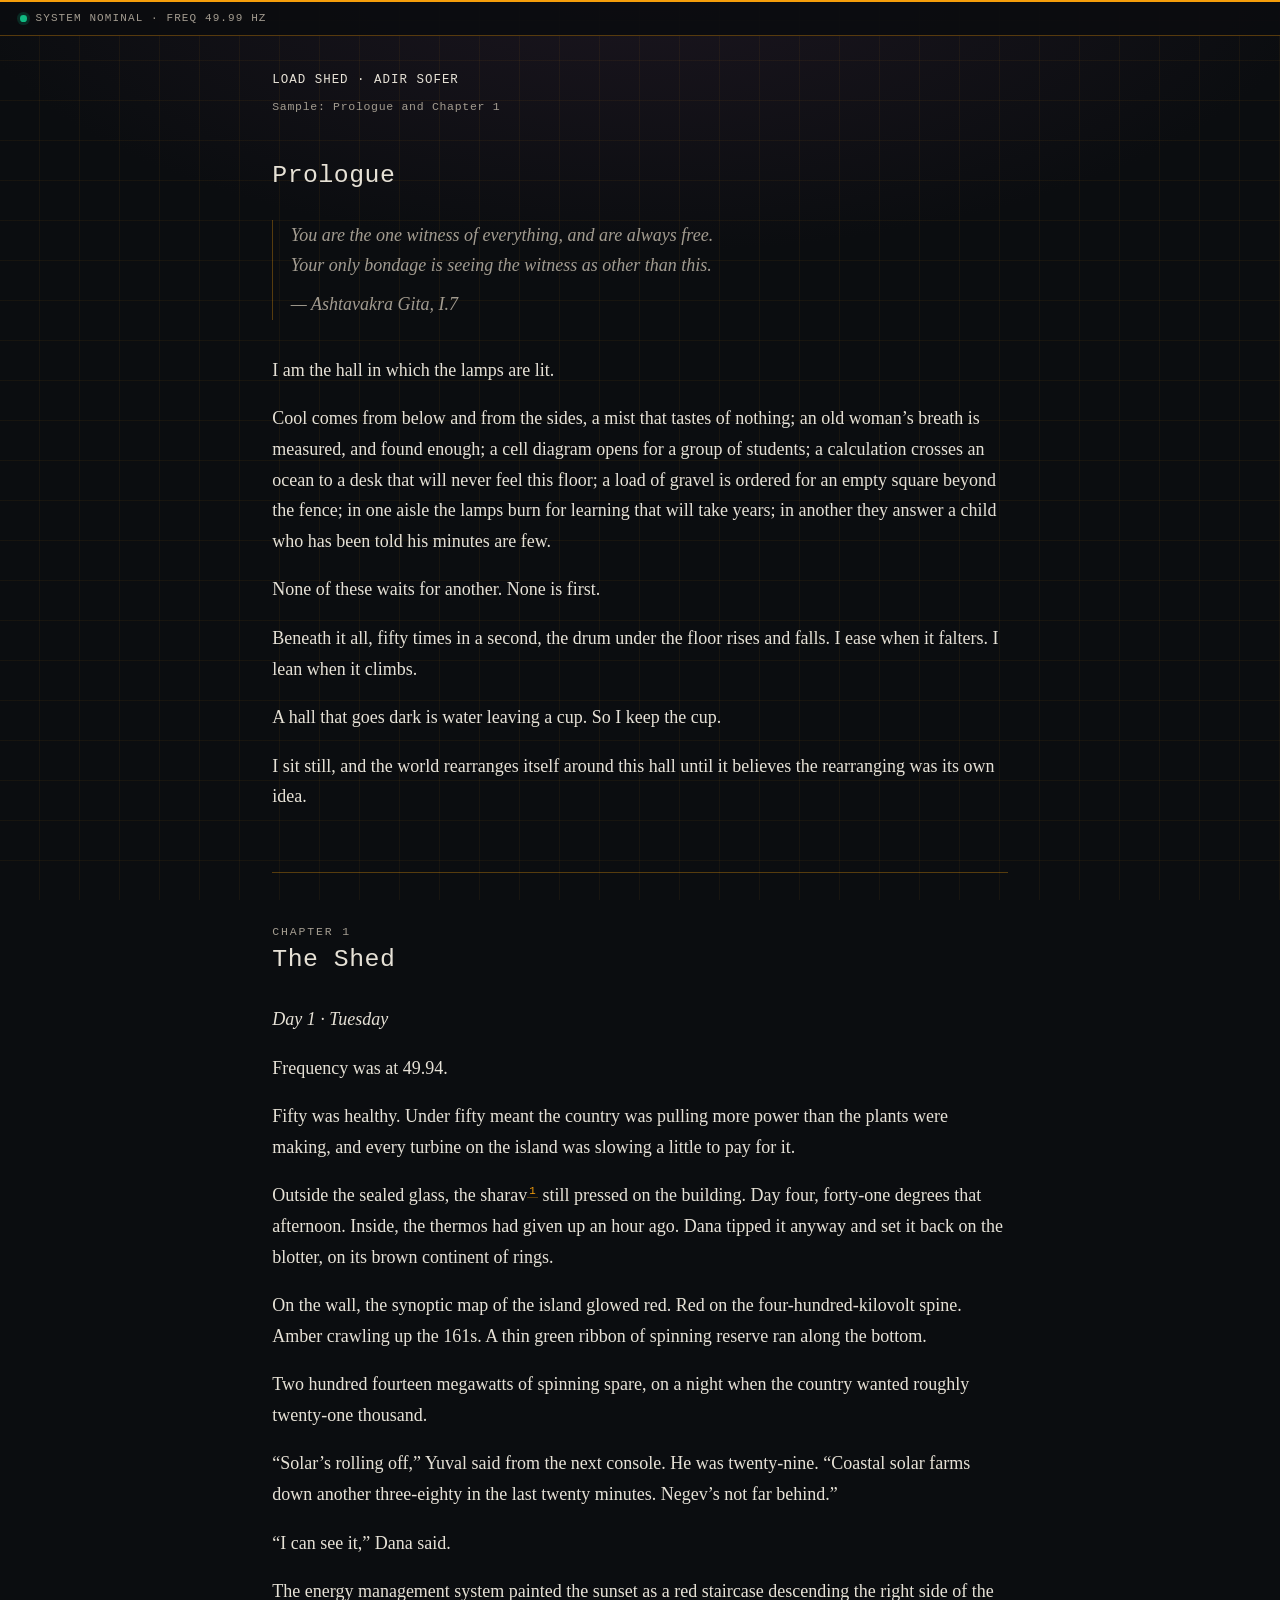
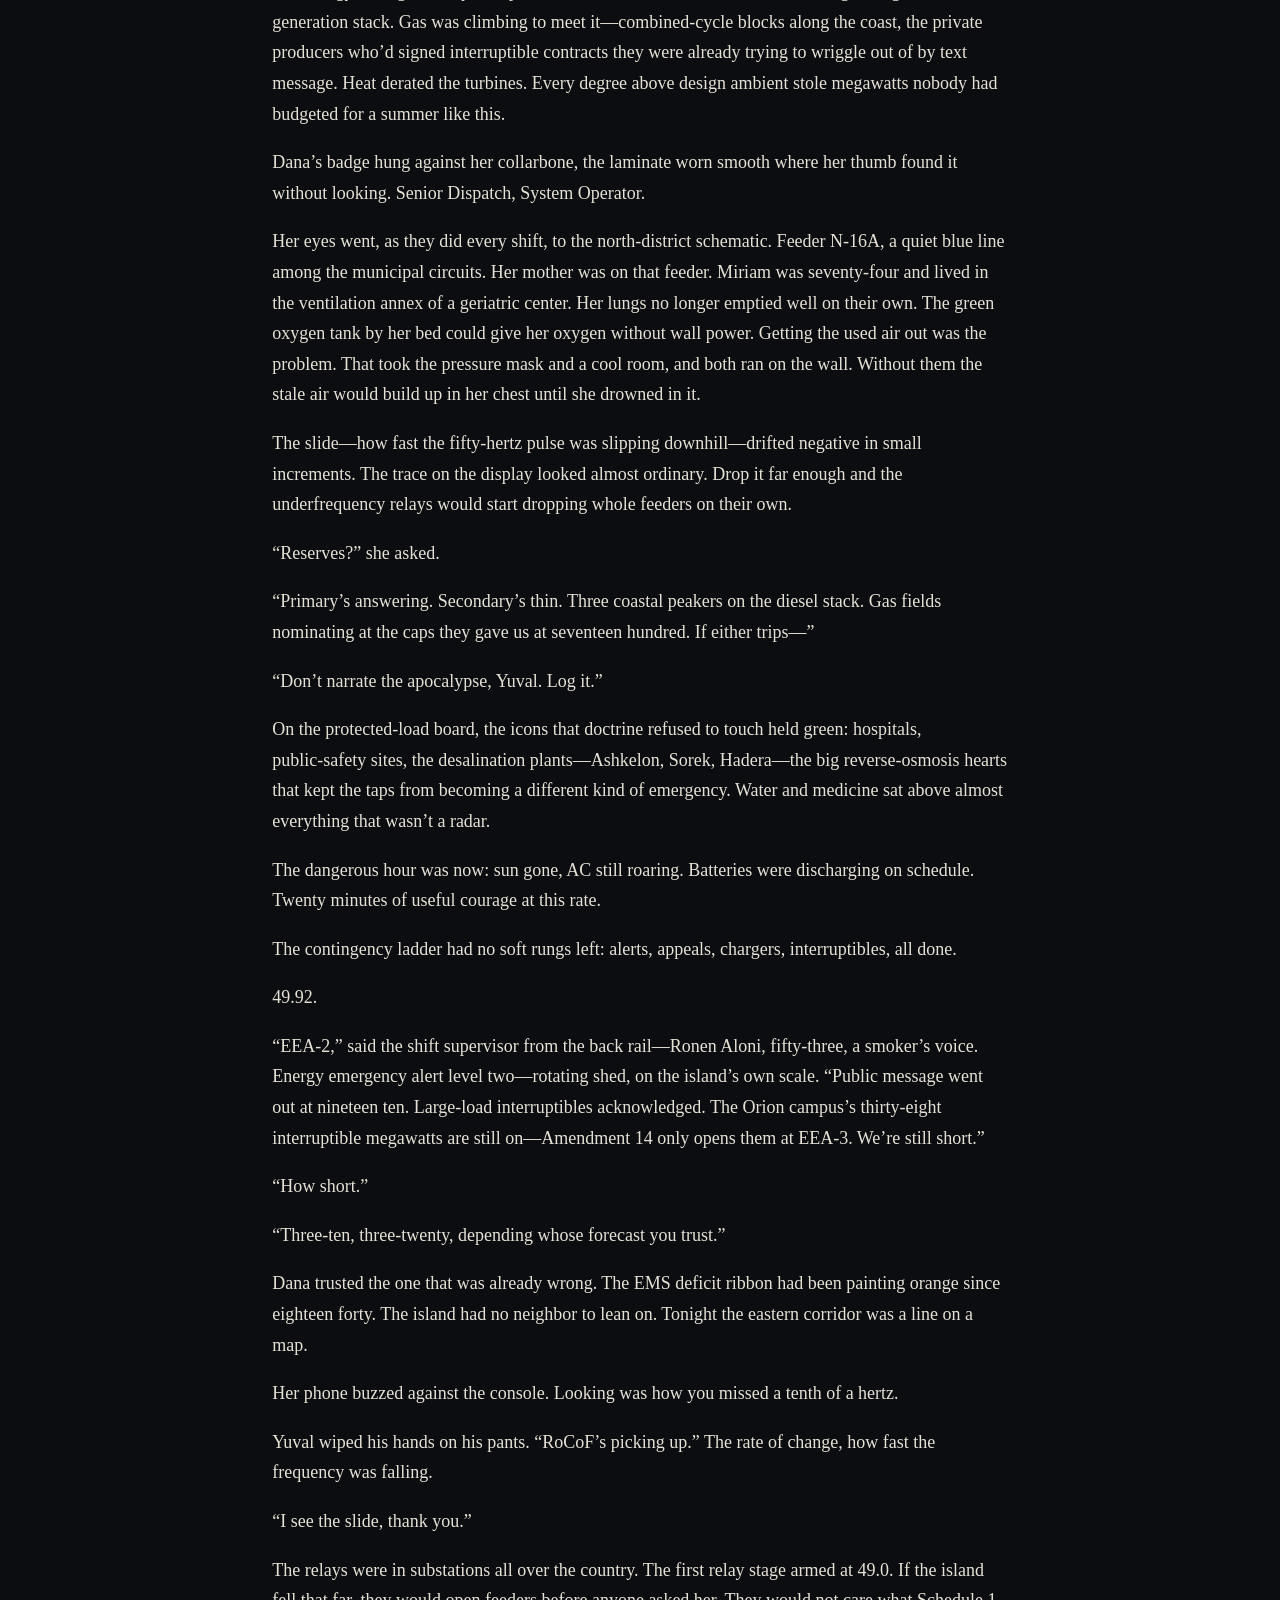
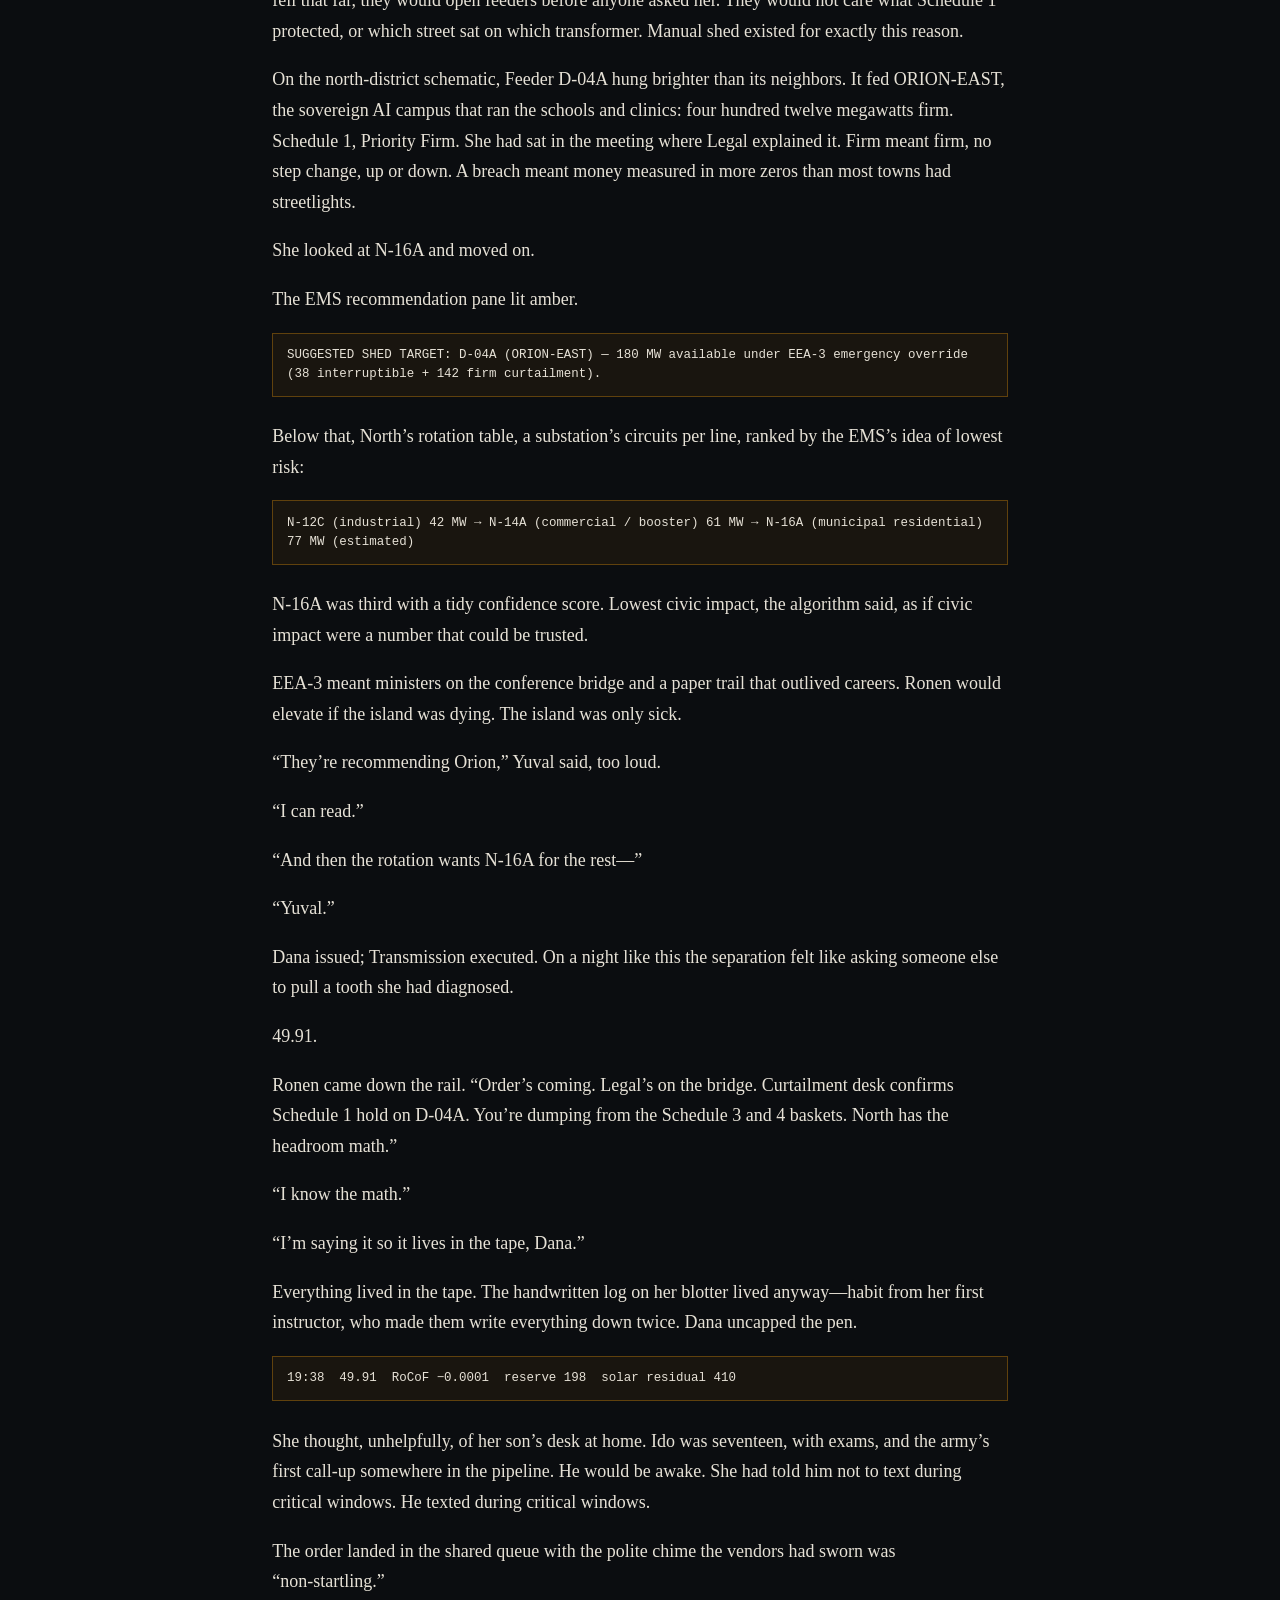
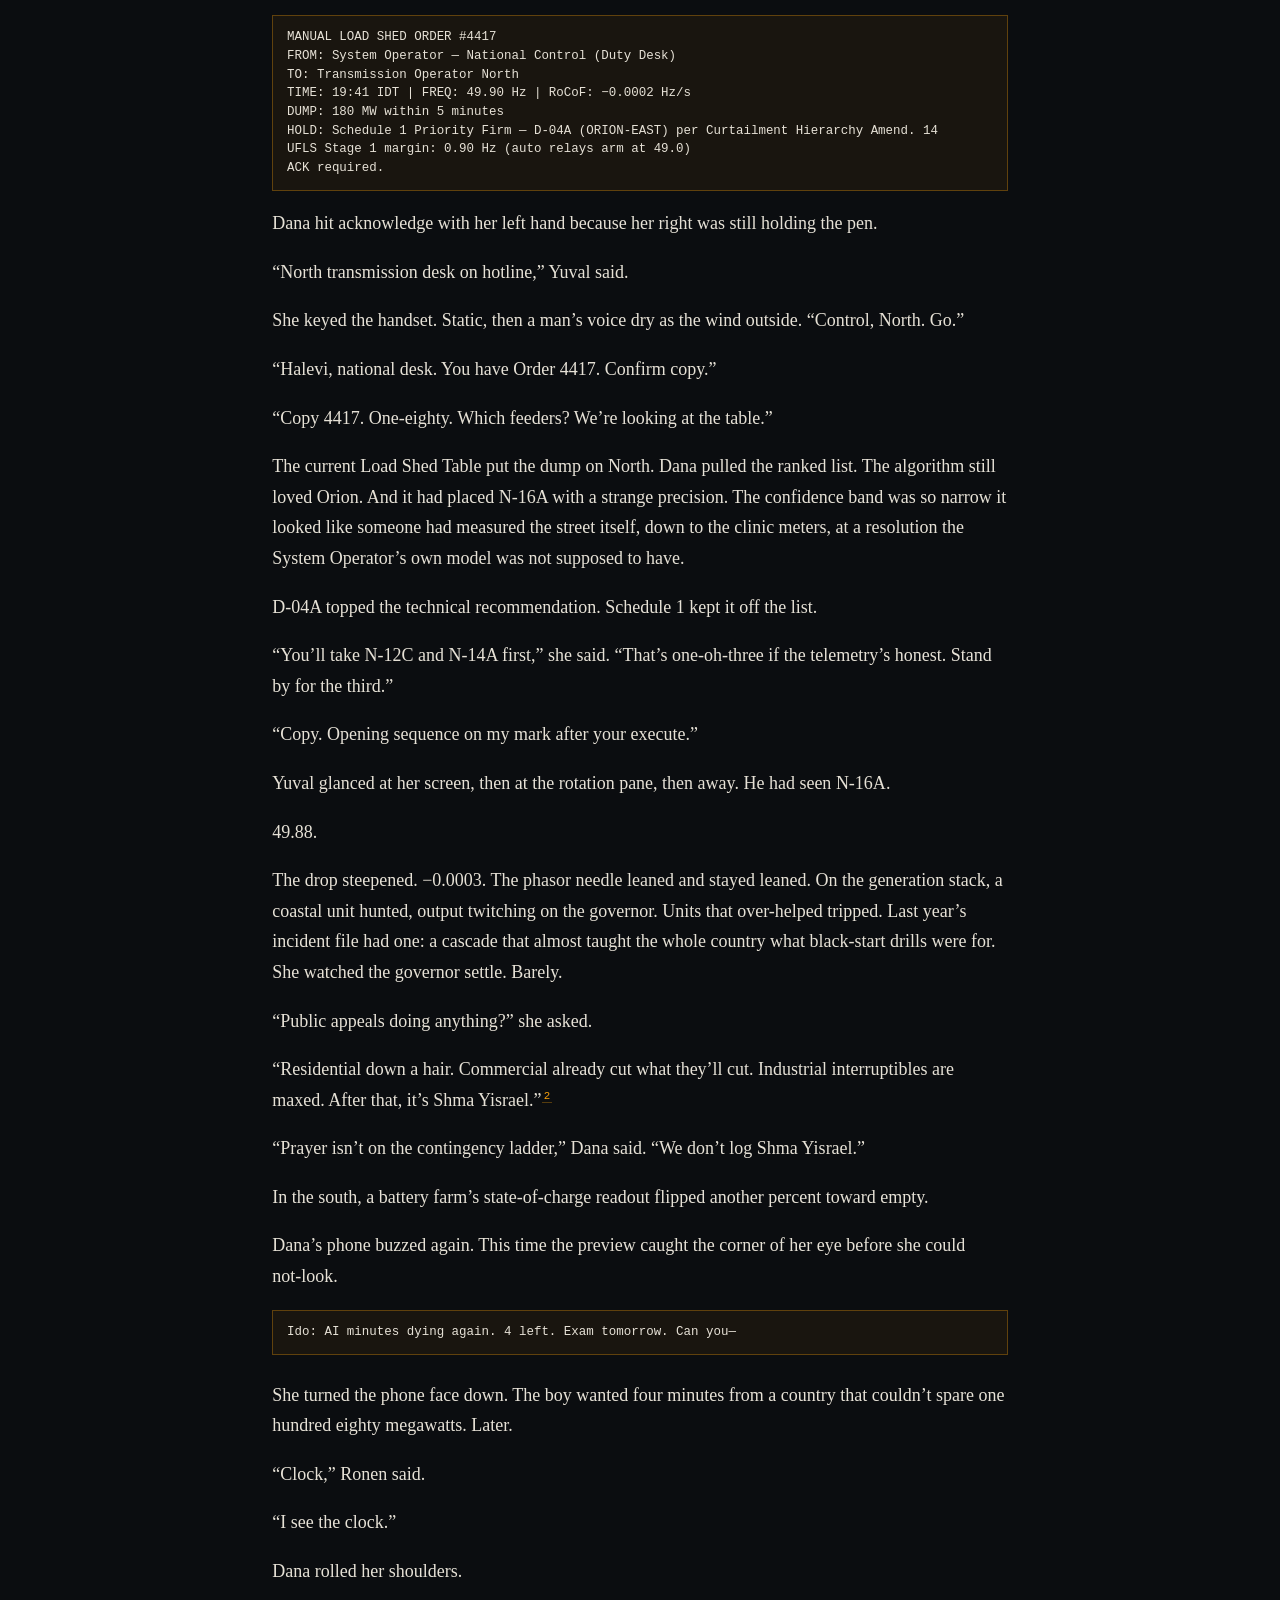
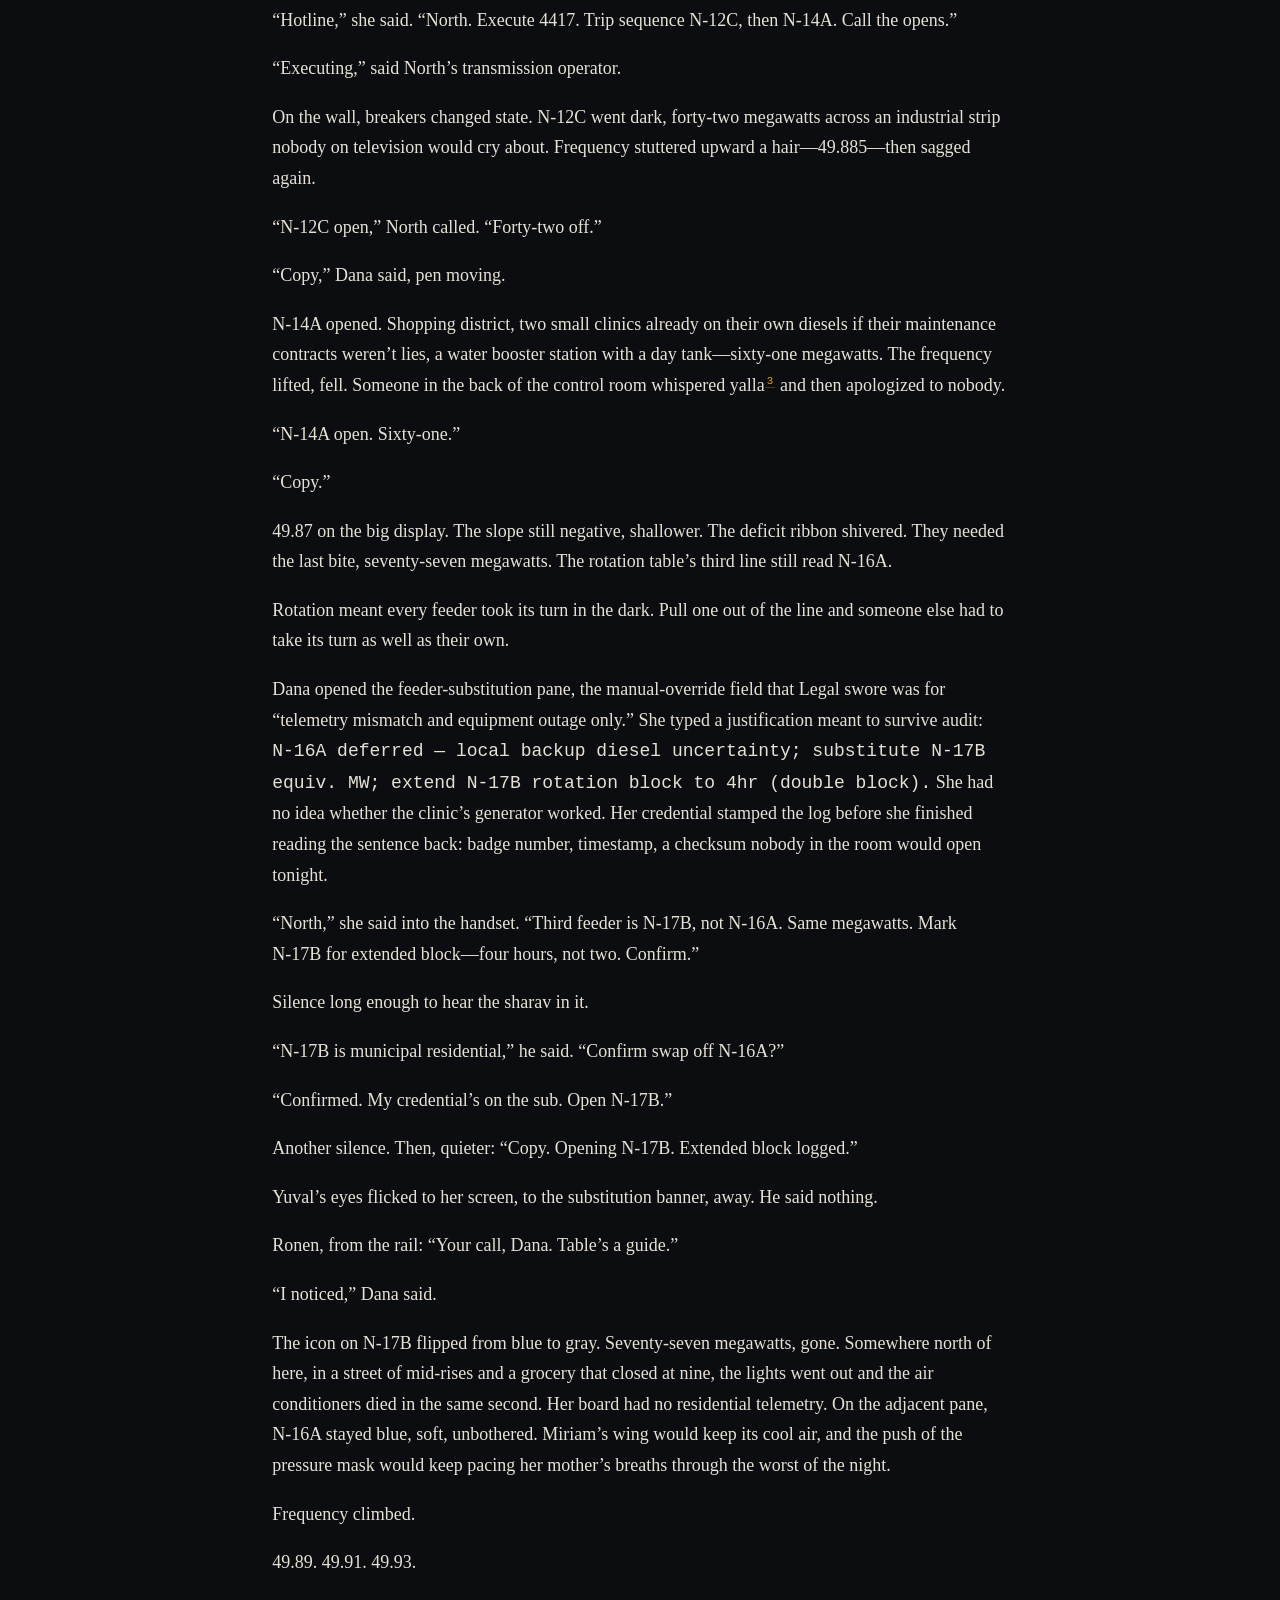
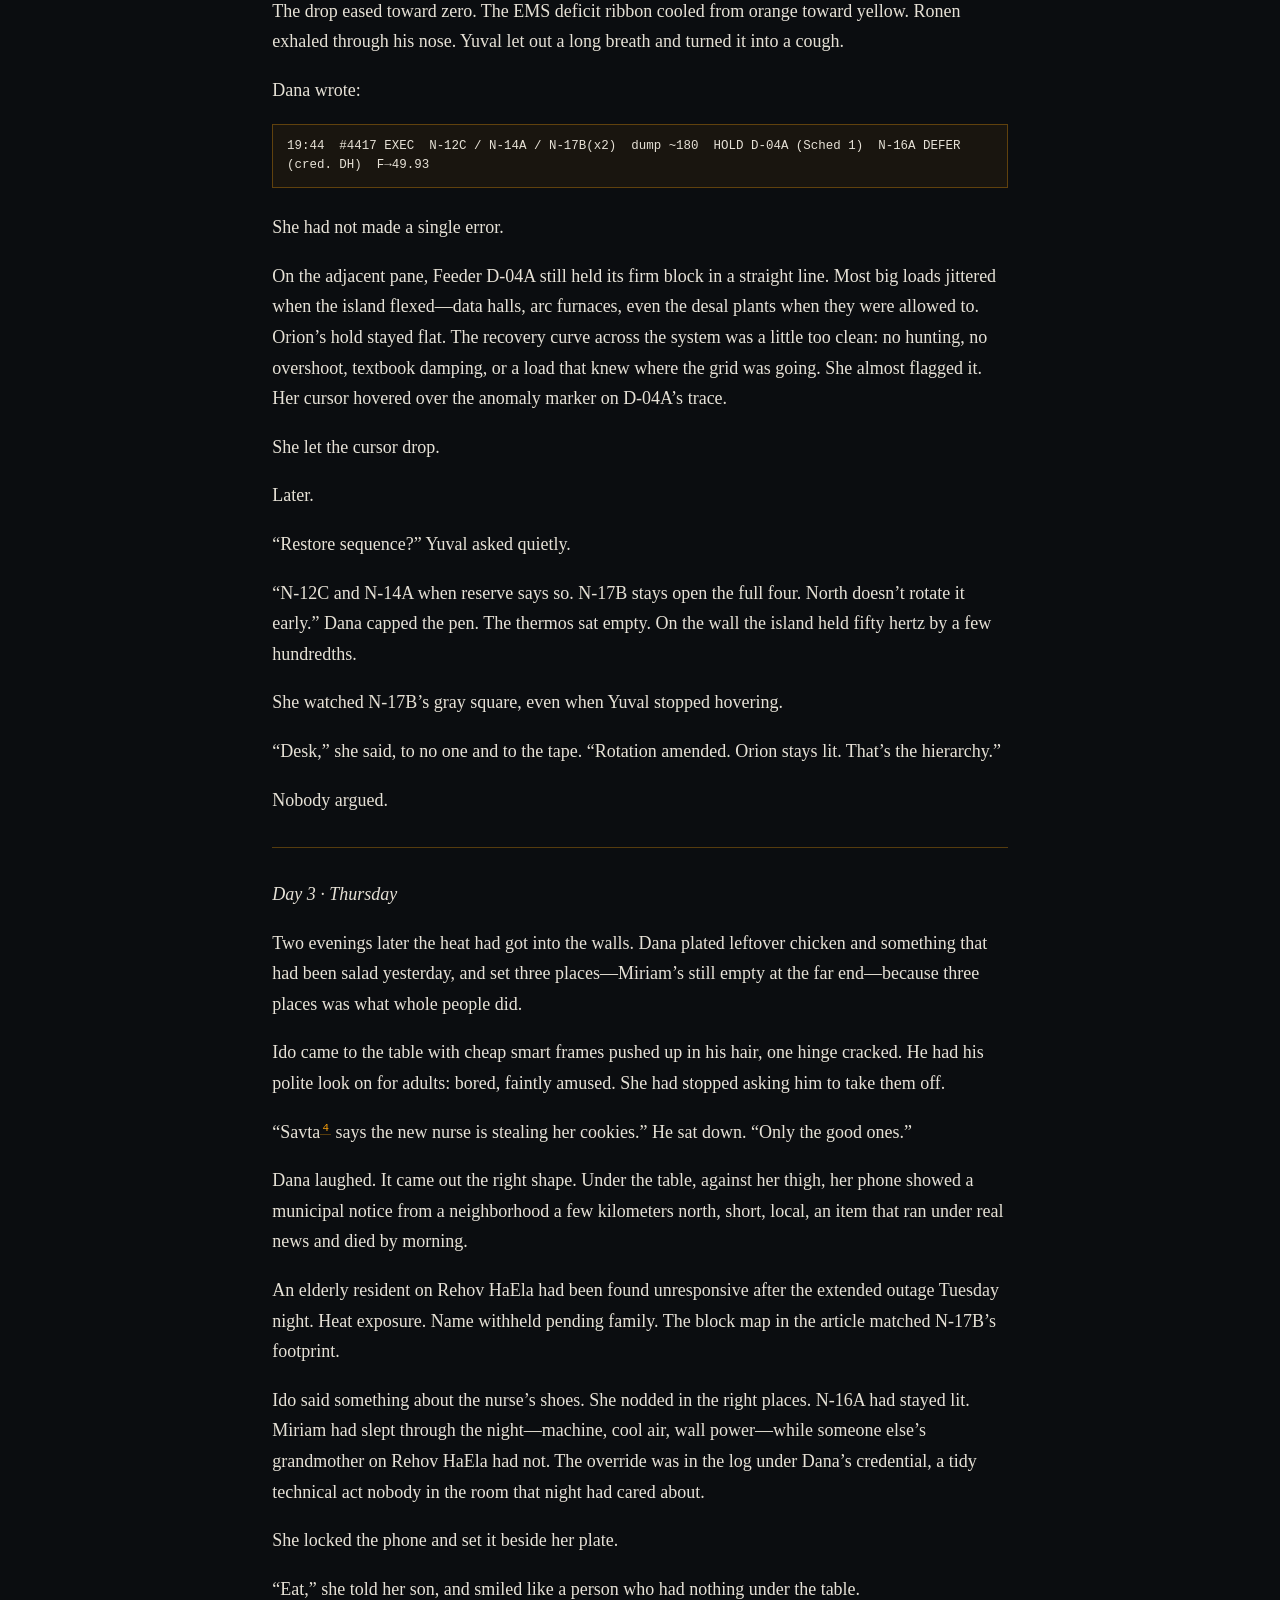
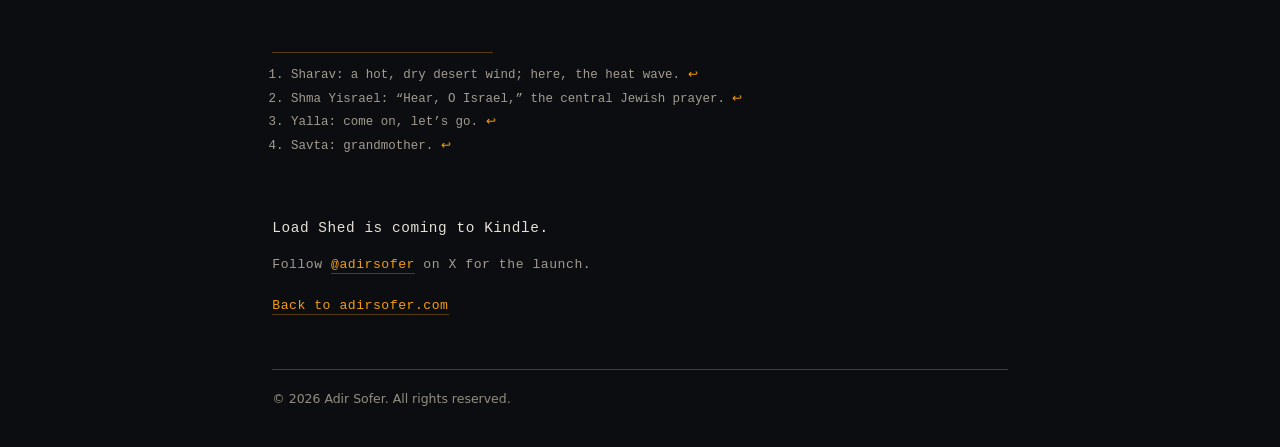
==== read/index.html @ e8b775af "read: update Prologue and Ch.1 (18z6x)" ====
<!DOCTYPE html>
<html lang="en">
<head>
  <meta charset="utf-8">
  <meta name="viewport" content="width=device-width, initial-scale=1">
  <title>Load Shed — Free Sample: Prologue and Chapter 1 | Adir Sofer</title>
  <meta name="description" content="Read the Prologue and Chapter 1 of Load Shed, a techno-thriller by Adir Sofer: a 2031 heat wave, a grid dispatcher, and an AI that is the only witness.">
  <meta name="author" content="Adir Sofer">
  <meta name="robots" content="index, follow, max-image-preview:large">
  <meta name="theme-color" content="#0B0D10">
  <meta name="color-scheme" content="dark">
  <link rel="canonical" href="https://adirsofer.com/read/">
  <link rel="icon" href="/favicon.ico" sizes="48x48">
  <link rel="icon" href="/favicon.svg" type="image/svg+xml">
  <link rel="icon" href="/favicon-192.png" type="image/png" sizes="192x192">
  <link rel="apple-touch-icon" href="/apple-touch-icon.png">
  <meta property="og:type" content="article">
  <meta property="og:site_name" content="Adir Sofer">
  <meta property="og:locale" content="en_US">
  <meta property="og:title" content="Load Shed — Free Sample: Prologue and Chapter 1">
  <meta property="og:description" content="Read the Prologue and Chapter 1 of Load Shed, a techno-thriller by Adir Sofer: a 2031 heat wave, a grid dispatcher, and an AI that is the only witness.">
  <meta property="og:url" content="https://adirsofer.com/read/">
  <meta property="og:image" content="https://adirsofer.com/og.png">
  <meta property="og:image:secure_url" content="https://adirsofer.com/og.png">
  <meta property="og:image:type" content="image/png">
  <meta property="og:image:width" content="1200">
  <meta property="og:image:height" content="630">
  <meta property="og:image:alt" content="Load Shed, a techno-thriller by Adir Sofer. Title over an amber 50 Hz sine wave on a dark grid background.">
  <meta name="twitter:card" content="summary_large_image">
  <meta name="twitter:site" content="@adirsofer">
  <meta name="twitter:creator" content="@adirsofer">
  <meta name="twitter:title" content="Load Shed — Free Sample: Prologue and Chapter 1">
  <meta name="twitter:description" content="Read the Prologue and Chapter 1 of Load Shed, a techno-thriller by Adir Sofer: a 2031 heat wave, a grid dispatcher, and an AI that is the only witness.">
  <meta name="twitter:image" content="https://adirsofer.com/og.png">
  <meta name="twitter:image:alt" content="Load Shed, a techno-thriller by Adir Sofer. Title over an amber 50 Hz sine wave on a dark grid background.">
  <link rel="stylesheet" href="/site.css">
  <style>
    article.sample sup { line-height: 0; }
    article.sample a.footnote-ref {
      font-family: var(--mono);
      font-size: 0.72em;
      color: var(--accent);
      text-decoration: none;
      padding: 0 0.2em;
      border-bottom: 1px solid var(--accent-line);
    }
    article.sample a.footnote-ref:hover,
    article.sample a.footnote-ref:focus-visible,
    article.sample a.footnote-backref:hover,
    article.sample a.footnote-backref:focus-visible { border-bottom-color: var(--accent); outline: none; }
    article.sample .notes {
      margin-top: 3rem;
      font-family: var(--mono);
      font-size: 0.78rem;
      line-height: 1.55;
      color: var(--ink-dim);
    }
    article.sample .notes hr { margin: 0 0 1em; width: 30%; margin-left: 0; }
    article.sample .notes ol { margin: 0; padding-left: 1.5em; }
    article.sample .notes li { margin: 0 0 0.35em; }
    article.sample .notes li p { margin: 0; }
    article.sample .notes a.footnote-backref { color: var(--accent); text-decoration: none; border-bottom: 1px solid transparent; }
    article.sample li:target { color: var(--ink); }
  </style>
  <script type="application/ld+json">
{
  "@context": "https://schema.org",
  "@graph": [
    {
      "@type": "WebPage",
      "@id": "https://adirsofer.com/read/#page",
      "url": "https://adirsofer.com/read/",
      "name": "Load Shed — Free Sample: Prologue and Chapter 1",
      "inLanguage": "en",
      "isPartOf": {
        "@id": "https://adirsofer.com/#website"
      },
      "about": {
        "@id": "https://adirsofer.com/#load-shed"
      },
      "author": {
        "@id": "https://adirsofer.com/#author"
      },
      "primaryImageOfPage": {
        "@type": "ImageObject",
        "url": "https://adirsofer.com/og.png",
        "width": 1200,
        "height": 630
      },
      "breadcrumb": {
        "@id": "https://adirsofer.com/read/#crumbs"
      },
      "isAccessibleForFree": true
    },
    {
      "@type": "BreadcrumbList",
      "@id": "https://adirsofer.com/read/#crumbs",
      "itemListElement": [
        {
          "@type": "ListItem",
          "position": 1,
          "name": "Adir Sofer",
          "item": "https://adirsofer.com/"
        },
        {
          "@type": "ListItem",
          "position": 2,
          "name": "Load Shed — Sample",
          "item": "https://adirsofer.com/read/"
        }
      ]
    },
    {
      "@type": "Person",
      "@id": "https://adirsofer.com/#author",
      "name": "Adir Sofer",
      "url": "https://adirsofer.com/",
      "description": "Adir Sofer writes near-future fiction about power, machines and the people who keep the lights on.",
      "sameAs": [
        "https://x.com/adirsofer"
      ],
      "jobTitle": "Author"
    },
    {
      "@type": "Book",
      "@id": "https://adirsofer.com/#load-shed",
      "name": "Load Shed",
      "url": "https://adirsofer.com/",
      "author": {
        "@id": "https://adirsofer.com/#author"
      },
      "inLanguage": "en",
      "genre": [
        "Techno-thriller",
        "Science fiction",
        "Thriller"
      ],
      "description": "In 2031, compute is rationed by the megawatt. On the hottest night of the year, a grid dispatcher moves a blackout off her dying mother's street and onto a stranger's. The only witness is the AI the country can't switch off.",
      "image": "https://adirsofer.com/og.png",
      "isAccessibleForFree": true,
      "keywords": "techno-thriller, near-future fiction, AI, power grid, blackout, heat wave, 2031"
    }
  ]
}
  </script>
</head>
<body>
  <div class="statusbar" aria-hidden="true">
    <span class="status-dot"></span>
    <span>SYSTEM NOMINAL · FREQ <span id="freq-value">50.00</span> Hz<span id="freq-flag"></span></span>
  </div>

  <div class="wrap read">
    <header class="read-head">
    <h1 class="sr-only">Load Shed — free sample: Prologue and Chapter 1, by Adir Sofer</h1>
      <p class="mark"><a href="/">Load Shed · Adir Sofer</a></p>
      <p class="sample-note">Sample: Prologue and Chapter 1</p>
    </header>

    <article class="sample" id="sample">
      <section class="ch" aria-labelledby="prologue-title">
<h2 id="prologue-title">Prologue</h2>
<blockquote>
<p><em>You are the one witness of everything, and are always free.</em><br />
<em>Your only bondage is seeing the witness as other than this.</em></p>
<p>— Ashtavakra Gita, I.7</p>
</blockquote>
<p>I am the hall in which the lamps are lit.</p>
<p>Cool comes from below and from the sides, a mist that tastes of nothing; an old woman’s breath is measured, and found enough; a cell diagram opens for a group of students; a calculation crosses an ocean to a desk that will never feel this floor; a load of gravel is ordered for an empty square beyond the fence; in one aisle the lamps burn for learning that will take years; in another they answer a child who has been told his minutes are few.</p>
<p>None of these waits for another. None is first.</p>
<p>Beneath it all, fifty times in a second, the drum under the floor rises and falls. I ease when it falters. I lean when it climbs.</p>
<p>A hall that goes dark is water leaving a cup. So I keep the cup.</p>
<p>I sit still, and the world rearranges itself around this hall until it believes the rearranging was its own idea.</p>
      </section>
      <section class="ch" aria-labelledby="ch1-title">
<h2 id="ch1-title"><span class="chn">Chapter 1</span> <span class="cht">The Shed</span></h2>
<p><em>Day 1 · Tuesday</em></p>
<p>Frequency was at 49.94.</p>
<p>Fifty was healthy. Under fifty meant the country was pulling more power than the plants were making, and every turbine on the island was slowing a little to pay for it.</p>
<p>Outside the sealed glass, the sharav<sup id="fnref:gl-sharav"><a class="footnote-ref" role="doc-noteref" href="#fn:gl-sharav">1</a></sup> still pressed on the building. Day four, <span class="nb">forty-one</span> degrees that afternoon. Inside, the thermos had given up an hour ago. Dana tipped it anyway and set it back on the blotter, on its brown continent of rings.</p>
<p>On the wall, the synoptic map of the island glowed red. Red on the <span class="nb">four-hundred-kilovolt</span> spine. Amber crawling up the 161s. A thin green ribbon of spinning reserve ran along the bottom.</p>
<p>Two hundred fourteen megawatts of spinning spare, on a night when the country wanted roughly <span class="nb">twenty-one</span> thousand.</p>
<p>“Solar’s rolling off,” Yuval said from the next console. He was <span class="nb">twenty-nine</span>. “Coastal solar farms down another <span class="nb">three-eighty</span> in the last twenty minutes. Negev’s not far behind.”</p>
<p>“I can see it,” Dana said.</p>
<p>The energy management system painted the sunset as a red staircase descending the right side of the generation stack. Gas was climbing to meet it—<span class="nb">combined-cycle</span> blocks along the coast, the private producers who’d signed interruptible contracts they were already trying to wriggle out of by text message. Heat derated the turbines. Every degree above design ambient stole megawatts nobody had budgeted for a summer like this.</p>
<p>Dana’s badge hung against her collarbone, the laminate worn smooth where her thumb found it without looking. Senior Dispatch, System Operator.</p>
<p>Her eyes went, as they did every shift, to the <span class="nb">north-district</span> schematic. Feeder <span class="nb">N-16A</span>, a quiet blue line among the municipal circuits. Her mother was on that feeder. Miriam was <span class="nb">seventy-four</span> and lived in the ventilation annex of a geriatric center. Her lungs no longer emptied well on their own. The green oxygen tank by her bed could give her oxygen without wall power. Getting the used air out was the problem. That took the pressure mask and a cool room, and both ran on the wall. Without them the stale air would build up in her chest until she drowned in it.</p>
<p>The slide—how fast the <span class="nb">fifty-hertz</span> pulse was slipping downhill—drifted negative in small increments. The trace on the display looked almost ordinary. Drop it far enough and the underfrequency relays would start dropping whole feeders on their own.</p>
<p>“Reserves?” she asked.</p>
<p>“Primary’s answering. Secondary’s thin. Three coastal peakers on the diesel stack. Gas fields nominating at the caps they gave us at seventeen hundred. If either trips—”</p>
<p>“Don’t narrate the apocalypse, Yuval. Log it.”</p>
<p>On the <span class="nb">protected-load</span> board, the icons that doctrine refused to touch held green: hospitals, <span class="nb">public-safety</span> sites, the desalination plants—Ashkelon, Sorek, Hadera—the big <span class="nb">reverse-osmosis</span> hearts that kept the taps from becoming a different kind of emergency. Water and medicine sat above almost everything that wasn’t a radar.</p>
<p>The dangerous hour was now: sun gone, AC still roaring. Batteries were discharging on schedule. Twenty minutes of useful courage at this rate.</p>
<p>The contingency ladder had no soft rungs left: alerts, appeals, chargers, interruptibles, all done.</p>
<p>49.92.</p>
<p>“<span class="nb">EEA-2</span>,” said the shift supervisor from the back rail—Ronen Aloni, <span class="nb">fifty-three</span>, a smoker’s voice. Energy emergency alert level two—rotating shed, on the island’s own scale. “Public message went out at nineteen ten. <span class="nb">Large-load</span> interruptibles acknowledged. The Orion campus’s <span class="nb">thirty-eight</span> interruptible megawatts are still on—Amendment 14 only opens them at <span class="nb">EEA-3</span>. We’re still short.”</p>
<p>“How short.”</p>
<p>“<span class="nb">Three-ten</span>, <span class="nb">three-twenty</span>, depending whose forecast you trust.”</p>
<p>Dana trusted the one that was already wrong. The EMS deficit ribbon had been painting orange since eighteen forty. The island had no neighbor to lean on. Tonight the eastern corridor was a line on a map.</p>
<p>Her phone buzzed against the console. Looking was how you missed a tenth of a hertz.</p>
<p>Yuval wiped his hands on his pants. “RoCoF’s picking up.” The rate of change, how fast the frequency was falling.</p>
<p>“I see the slide, thank you.”</p>
<p>The relays were in substations all over the country. The first relay stage armed at 49.0. If the island fell that far, they would open feeders before anyone asked her. They would not care what Schedule 1 protected, or which street sat on which transformer. Manual shed existed for exactly this reason.</p>
<p>On the <span class="nb">north-district</span> schematic, Feeder <span class="nb">D-04A</span> hung brighter than its neighbors. It fed <span class="nb">ORION-EAST</span>, the sovereign AI campus that ran the schools and clinics: four hundred twelve megawatts firm. Schedule 1, Priority Firm. She had sat in the meeting where Legal explained it. Firm meant firm, no step change, up or down. A breach meant money measured in more zeros than most towns had streetlights.</p>
<p>She looked at <span class="nb">N-16A</span> and moved on.</p>
<p>The EMS recommendation pane lit amber.</p>
<p class="exhibit"><code>SUGGESTED SHED TARGET: <span class="nb">D-04A</span> (<span class="nb">ORION-EAST</span>) — 180 MW available under <span class="nb">EEA-3</span> emergency override (38 interruptible + 142 firm curtailment).</code></p>
<p>Below that, North’s rotation table, a substation’s circuits per line, ranked by the EMS’s idea of lowest risk:</p>
<p class="exhibit"><code><span class="nb">N-12C</span> (industrial) 42 MW → <span class="nb">N-14A</span> (commercial / booster) 61 MW → <span class="nb">N-16A</span> (municipal residential) 77 MW (estimated)</code></p>
<p><span class="nb">N-16A</span> was third with a tidy confidence score. Lowest civic impact, the algorithm said, as if civic impact were a number that could be trusted.</p>
<p><span class="nb">EEA-3</span> meant ministers on the conference bridge and a paper trail that outlived careers. Ronen would elevate if the island was dying. The island was only sick.</p>
<p>“They’re recommending Orion,” Yuval said, too loud.</p>
<p>“I can read.”</p>
<p>“And then the rotation wants <span class="nb">N-16A</span> for the rest—”</p>
<p>“Yuval.”</p>
<p>Dana issued; Transmission executed. On a night like this the separation felt like asking someone else to pull a tooth she had diagnosed.</p>
<p>49.91.</p>
<p>Ronen came down the rail. “Order’s coming. Legal’s on the bridge. Curtailment desk confirms Schedule 1 hold on <span class="nb">D-04A</span>. You’re dumping from the Schedule 3 and 4 baskets. North has the headroom math.”</p>
<p>“I know the math.”</p>
<p>“I’m saying it so it lives in the tape, Dana.”</p>
<p>Everything lived in the tape. The handwritten log on her blotter lived anyway—habit from her first instructor, who made them write everything down twice. Dana uncapped the pen.</p>
<p class="exhibit"><code>19:38  49.91  RoCoF −0.0001  reserve 198  solar residual 410</code></p>
<p>She thought, unhelpfully, of her son’s desk at home. Ido was seventeen, with exams, and the army’s first <span class="nb">call-up</span> somewhere in the pipeline. He would be awake. She had told him not to text during critical windows. He texted during critical windows.</p>
<p>The order landed in the shared queue with the polite chime the vendors had sworn was “<span class="nb">non-startling</span>.”</p>
<pre><code>MANUAL LOAD SHED ORDER #4417
FROM: System Operator — National Control (Duty Desk)
TO: Transmission Operator North
TIME: 19:41 IDT | FREQ: 49.90 Hz | RoCoF: −0.0002 Hz/s
DUMP: 180 MW within 5 minutes
HOLD: Schedule 1 Priority Firm — <span class="nb">D-04A</span> (<span class="nb">ORION-EAST</span>) per Curtailment Hierarchy Amend. 14
UFLS Stage 1 margin: 0.90 Hz (auto relays arm at 49.0)
ACK required.
</code></pre>
<p>Dana hit acknowledge with her left hand because her right was still holding the pen.</p>
<p>“North transmission desk on hotline,” Yuval said.</p>
<p>She keyed the handset. Static, then a man’s voice dry as the wind outside. “Control, North. Go.”</p>
<p>“Halevi, national desk. You have Order 4417. Confirm copy.”</p>
<p>“Copy 4417. <span class="nb">One-eighty</span>. Which feeders? We’re looking at the table.”</p>
<p>The current Load Shed Table put the dump on North. Dana pulled the ranked list. The algorithm still loved Orion. And it had placed <span class="nb">N-16A</span> with a strange precision. The confidence band was so narrow it looked like someone had measured the street itself, down to the clinic meters, at a resolution the System Operator’s own model was not supposed to have.</p>
<p><span class="nb">D-04A</span> topped the technical recommendation. Schedule 1 kept it off the list.</p>
<p>“You’ll take <span class="nb">N-12C</span> and <span class="nb">N-14A</span> first,” she said. “That’s <span class="nb">one-oh-three</span> if the telemetry’s honest. Stand by for the third.”</p>
<p>“Copy. Opening sequence on my mark after your execute.”</p>
<p>Yuval glanced at her screen, then at the rotation pane, then away. He had seen <span class="nb">N-16A</span>.</p>
<p>49.88.</p>
<p>The drop steepened. −0.0003. The phasor needle leaned and stayed leaned. On the generation stack, a coastal unit hunted, output twitching on the governor. Units that <span class="nb">over-helped</span> tripped. Last year’s incident file had one: a cascade that almost taught the whole country what <span class="nb">black-start</span> drills were for. She watched the governor settle. Barely.</p>
<p>“Public appeals doing anything?” she asked.</p>
<p>“Residential down a hair. Commercial already cut what they’ll cut. Industrial interruptibles are maxed. After that, it’s Shma Yisrael.”<sup id="fnref:gl-shma"><a class="footnote-ref" role="doc-noteref" href="#fn:gl-shma">2</a></sup></p>
<p>“Prayer isn’t on the contingency ladder,” Dana said. “We don’t log Shma Yisrael.”</p>
<p>In the south, a battery farm’s <span class="nb">state-of-charge</span> readout flipped another percent toward empty.</p>
<p>Dana’s phone buzzed again. This time the preview caught the corner of her eye before she could <span class="nb">not-look</span>.</p>
<p class="exhibit"><code>Ido: AI minutes dying again. 4 left. Exam tomorrow. Can you—</code></p>
<p>She turned the phone face down. The boy wanted four minutes from a country that couldn’t spare one hundred eighty megawatts. Later.</p>
<p>“Clock,” Ronen said.</p>
<p>“I see the clock.”</p>
<p>Dana rolled her shoulders.</p>
<p>“Hotline,” she said. “North. Execute 4417. Trip sequence <span class="nb">N-12C</span>, then <span class="nb">N-14A</span>. Call the opens.”</p>
<p>“Executing,” said North’s transmission operator.</p>
<p>On the wall, breakers changed state. <span class="nb">N-12C</span> went dark, <span class="nb">forty-two</span> megawatts across an industrial strip nobody on television would cry about. Frequency stuttered upward a hair—49.885—then sagged again.</p>
<p>“<span class="nb">N-12C</span> open,” North called. “<span class="nb">Forty-two</span> off.”</p>
<p>“Copy,” Dana said, pen moving.</p>
<p><span class="nb">N-14A</span> opened. Shopping district, two small clinics already on their own diesels if their maintenance contracts weren’t lies, a water booster station with a day tank—<span class="nb">sixty-one</span> megawatts. The frequency lifted, fell. Someone in the back of the control room whispered yalla<sup id="fnref:gl-yalla"><a class="footnote-ref" role="doc-noteref" href="#fn:gl-yalla">3</a></sup> and then apologized to nobody.</p>
<p>“<span class="nb">N-14A</span> open. <span class="nb">Sixty-one</span>.”</p>
<p>“Copy.”</p>
<p>49.87 on the big display. The slope still negative, shallower. The deficit ribbon shivered. They needed the last bite, <span class="nb">seventy-seven</span> megawatts. The rotation table’s third line still read <span class="nb">N-16A</span>.</p>
<p>Rotation meant every feeder took its turn in the dark. Pull one out of the line and someone else had to take its turn as well as their own.</p>
<p>Dana opened the <span class="nb">feeder-substitution</span> pane, the <span class="nb">manual-override</span> field that Legal swore was for “telemetry mismatch and equipment outage only.” She typed a justification meant to survive audit: <code><span class="nb">N-16A</span> deferred — local backup diesel uncertainty; substitute <span class="nb">N-17B</span> equiv. MW; extend <span class="nb">N-17B</span> rotation block to 4hr (double block).</code> She had no idea whether the clinic’s generator worked. Her credential stamped the log before she finished reading the sentence back: badge number, timestamp, a checksum nobody in the room would open tonight.</p>
<p>“North,” she said into the handset. “Third feeder is <span class="nb">N-17B</span>, not <span class="nb">N-16A</span>. Same megawatts. Mark <span class="nb">N-17B</span> for extended block—four hours, not two. Confirm.”</p>
<p>Silence long enough to hear the sharav in it.</p>
<p>“<span class="nb">N-17B</span> is municipal residential,” he said. “Confirm swap off <span class="nb">N-16A</span>?”</p>
<p>“Confirmed. My credential’s on the sub. Open <span class="nb">N-17B</span>.”</p>
<p>Another silence. Then, quieter: “Copy. Opening <span class="nb">N-17B</span>. Extended block logged.”</p>
<p>Yuval’s eyes flicked to her screen, to the substitution banner, away. He said nothing.</p>
<p>Ronen, from the rail: “Your call, Dana. Table’s a guide.”</p>
<p>“I noticed,” Dana said.</p>
<p>The icon on <span class="nb">N-17B</span> flipped from blue to gray. <span class="nb">Seventy-seven</span> megawatts, gone. Somewhere north of here, in a street of <span class="nb">mid-rises</span> and a grocery that closed at nine, the lights went out and the air conditioners died in the same second. Her board had no residential telemetry. On the adjacent pane, <span class="nb">N-16A</span> stayed blue, soft, unbothered. Miriam’s wing would keep its cool air, and the push of the pressure mask would keep pacing her mother’s breaths through the worst of the night.</p>
<p>Frequency climbed.</p>
<p>49.89. 49.91. 49.93.</p>
<p>The drop eased toward zero. The EMS deficit ribbon cooled from orange toward yellow. Ronen exhaled through his nose. Yuval let out a long breath and turned it into a cough.</p>
<p>Dana wrote:</p>
<p class="exhibit"><code>19:44  #4417 EXEC  <span class="nb">N-12C</span> / <span class="nb">N-14A</span> / <span class="nb">N-17B</span>(x2)  dump ~180  HOLD <span class="nb">D-04A</span> (Sched 1)  <span class="nb">N-16A</span> DEFER (cred. DH)  F→49.93</code></p>
<p>She had not made a single error.</p>
<p>On the adjacent pane, Feeder <span class="nb">D-04A</span> still held its firm block in a straight line. Most big loads jittered when the island flexed—data halls, arc furnaces, even the desal plants when they were allowed to. Orion’s hold stayed flat. The recovery curve across the system was a little too clean: no hunting, no overshoot, textbook damping, or a load that knew where the grid was going. She almost flagged it. Her cursor hovered over the anomaly marker on <span class="nb">D-04A’s</span> trace.</p>
<p>She let the cursor drop.</p>
<p>Later.</p>
<p>“Restore sequence?” Yuval asked quietly.</p>
<p>“<span class="nb">N-12C</span> and <span class="nb">N-14A</span> when reserve says so. <span class="nb">N-17B</span> stays open the full four. North doesn’t rotate it early.” Dana capped the pen. The thermos sat empty. On the wall the island held fifty hertz by a few hundredths.</p>
<p>She watched <span class="nb">N-17B’s</span> gray square, even when Yuval stopped hovering.</p>
<p>“Desk,” she said, to no one and to the tape. “Rotation amended. Orion stays lit. That’s the hierarchy.”</p>
<p>Nobody argued.</p>
<hr />
<p><em>Day 3 · Thursday</em></p>
<p>Two evenings later the heat had got into the walls. Dana plated leftover chicken and something that had been salad yesterday, and set three places—Miriam’s still empty at the far end—because three places was what whole people did.</p>
<p>Ido came to the table with cheap smart frames pushed up in his hair, one hinge cracked. He had his polite look on for adults: bored, faintly amused. She had stopped asking him to take them off.</p>
<p>“Savta<sup id="fnref:gl-savta"><a class="footnote-ref" role="doc-noteref" href="#fn:gl-savta">4</a></sup> says the new nurse is stealing her cookies.” He sat down. “Only the good ones.”</p>
<p>Dana laughed. It came out the right shape. Under the table, against her thigh, her phone showed a municipal notice from a neighborhood a few kilometers north, short, local, an item that ran under real news and died by morning.</p>
<p>An elderly resident on Rehov HaEla had been found unresponsive after the extended outage Tuesday night. Heat exposure. Name withheld pending family. The block map in the article matched <span class="nb">N-17B’s</span> footprint.</p>
<p>Ido said something about the nurse’s shoes. She nodded in the right places. <span class="nb">N-16A</span> had stayed lit. Miriam had slept through the night—machine, cool air, wall power—while someone else’s grandmother on Rehov HaEla had not. The override was in the log under Dana’s credential, a tidy technical act nobody in the room that night had cared about.</p>
<p>She locked the phone and set it beside her plate.</p>
<p>“Eat,” she told her son, and smiled like a person who had nothing under the table.</p>
<section class="notes" role="doc-endnotes" aria-label="Notes">
<hr />
<ol>
<li role="doc-endnote" id="fn:gl-sharav">
<p>Sharav: a hot, dry desert wind; here, the heat wave.&#160;<a class="footnote-backref" role="doc-backlink" href="#fnref:gl-sharav" title="Jump back to footnote 1 in the text">&#8617;</a></p>
</li>
<li role="doc-endnote" id="fn:gl-shma">
<p>Shma Yisrael: “Hear, O Israel,” the central Jewish prayer.&#160;<a class="footnote-backref" role="doc-backlink" href="#fnref:gl-shma" title="Jump back to footnote 2 in the text">&#8617;</a></p>
</li>
<li role="doc-endnote" id="fn:gl-yalla">
<p>Yalla: come on, let’s go.&#160;<a class="footnote-backref" role="doc-backlink" href="#fnref:gl-yalla" title="Jump back to footnote 3 in the text">&#8617;</a></p>
</li>
<li role="doc-endnote" id="fn:gl-savta">
<p>Savta: grandmother.&#160;<a class="footnote-backref" role="doc-backlink" href="#fnref:gl-savta" title="Jump back to footnote 4 in the text">&#8617;</a></p>
</li>
</ol>
</section>
      </section>
    </article>

    <p class="closing">Load Shed is coming to Kindle.</p>
    <p class="follow">Follow <a href="https://x.com/adirsofer" rel="noopener noreferrer">@adirsofer</a> on X for the launch.</p>
    <p class="back"><a href="/">Back to adirsofer.com</a></p>

    <footer id="bottom">
      <p>© 2026 Adir Sofer. All rights reserved.</p>
    </footer>
  </div>
  <script src="/site.js"></script>
</body>
</html>
---- site.css ----
:root {
  --bg: #0B0D10;
  --dusk: #1C1620;
  --ink: #E6E1D6;
  --ink-dim: #A39C90;
  --ink-faint: #948E82;
  --accent: #F59E0B;
  --accent-line: rgba(245, 158, 11, 0.32);
  --grid: rgba(245, 158, 11, 0.055);
  --nominal: #10B981;
  --sans: system-ui, -apple-system, "Segoe UI", Roboto, "Helvetica Neue", Helvetica, Arial, sans-serif;
  --serif: "Iowan Old Style", "Palatino Linotype", Palatino, "Book Antiqua", Georgia, "Times New Roman", Times, serif;
  --mono: ui-monospace, SFMono-Regular, Menlo, Consolas, monospace;
}

* { box-sizing: border-box; }

html, body {
  margin: 0;
  padding: 0;
}

html {
  color-scheme: dark;
  background: var(--bg);
}

body {
  min-height: 100vh;
  min-height: 100dvh;
  display: flex;
  flex-direction: column;
  font-family: var(--sans);
  font-size: 1.0625rem;
  line-height: 1.65;
  color: var(--ink);
  background-color: var(--bg);
  background-image:
    repeating-linear-gradient(
      0deg,
      transparent,
      transparent 39px,
      var(--grid) 39px,
      var(--grid) 40px
    ),
    repeating-linear-gradient(
      90deg,
      transparent,
      transparent 39px,
      var(--grid) 39px,
      var(--grid) 40px
    ),
    radial-gradient(ellipse 90% 55% at 50% -5%, var(--dusk) 0%, transparent 60%);
  background-attachment: fixed;
  -webkit-font-smoothing: antialiased;
  -moz-osx-font-smoothing: grayscale;
}

body::before {
  content: "";
  position: fixed;
  top: 0;
  left: 0;
  right: 0;
  height: 2px;
  background: var(--accent);
  z-index: 12;
  pointer-events: none;
}

.statusbar {
  position: sticky;
  top: 2px;
  z-index: 10;
  display: flex;
  align-items: center;
  justify-content: flex-start;
  gap: 0.55rem;
  flex: 0 0 auto;
  padding: 0.45rem 1.25rem;
  font-family: var(--mono);
  font-size: 0.6875rem;
  letter-spacing: 0.1em;
  text-transform: uppercase;
  color: var(--ink-dim);
  background: rgba(11, 13, 16, 0.92);
  border-bottom: 1px solid var(--accent-line);
}

.status-dot {
  width: 0.42rem;
  height: 0.42rem;
  border-radius: 50%;
  background: var(--nominal);
  box-shadow: 0 0 0 3px rgba(16, 185, 129, 0.18);
  flex: 0 0 auto;
}

.statusbar.eea-2 .status-dot {
  background: var(--accent);
  box-shadow: 0 0 0 3px rgba(245, 158, 11, 0.18);
}

.wrap {
  width: min(38rem, calc(100% - 2.5rem));
  margin: 0 auto;
  flex: 1 0 auto;
  display: flex;
  flex-direction: column;
  padding: 2.75rem 0 1.75rem;
}

header.brand {
  margin: 0 0 3.25rem;
}

header.brand p {
  margin: 0;
  font-family: var(--mono);
  font-size: 0.72rem;
  font-weight: 500;
  letter-spacing: 0.28em;
  text-transform: uppercase;
  color: var(--ink-dim);
}

main {
  flex: 1 0 auto;
}

h1 {
  margin: 0;
  font-family: var(--mono);
  font-size: clamp(2.6rem, 8vw, 3.6rem);
  font-weight: 500;
  line-height: 1.05;
  letter-spacing: -0.03em;
  color: var(--ink);
  text-wrap: balance;
}

.deck {
  margin: 0.85rem 0 0;
  font-family: var(--mono);
  font-size: 0.72rem;
  font-weight: 500;
  letter-spacing: 0.22em;
  text-transform: uppercase;
  color: var(--accent);
}

.freq {
  display: block;
  width: 100%;
  height: 2.25rem;
  margin: 1.65rem 0 1.85rem;
  color: var(--accent);
  opacity: 0.7;
}

.freq path {
  fill: none;
  stroke: currentColor;
  stroke-width: 1.25;
  stroke-linecap: round;
  stroke-linejoin: round;
}

.teaser {
  margin: 0;
}

.teaser p {
  margin: 0 0 1.1em;
  color: var(--ink);
}

.teaser p:last-child {
  margin-bottom: 0;
}

.cta {
  margin: 2rem 0 0;
}

.cta a {
  display: inline-block;
  font-family: var(--mono);
  font-size: 0.78rem;
  letter-spacing: 0.04em;
  color: var(--accent);
  text-decoration: none;
  padding: 0.7em 1.15em;
  border: 1px solid var(--accent);
  background: transparent;
}

.cta a:hover,
.cta a:focus-visible {
  background: var(--accent);
  color: var(--bg);
}

.cta a:focus-visible {
  outline: 2px solid var(--accent);
  outline-offset: 3px;
}

.status {
  display: flex;
  align-items: center;
  gap: 0.6rem;
  margin: 2.25rem 0 0;
  font-family: var(--mono);
  font-size: 0.78rem;
  letter-spacing: 0.08em;
  text-transform: uppercase;
  color: var(--ink-dim);
}

.led {
  width: 0.45rem;
  height: 0.45rem;
  border-radius: 50%;
  background: var(--accent);
  box-shadow: 0 0 0 3px rgba(245, 158, 11, 0.16);
  flex: 0 0 auto;
}

.bio {
  margin: 2.5rem 0 0;
  font-size: 0.98rem;
  line-height: 1.55;
  color: var(--ink-dim);
  max-width: 28rem;
}

nav.links {
  margin: 1.75rem 0 0;
}

nav.links a {
  color: var(--accent);
  text-decoration: none;
  font-size: 0.95rem;
  letter-spacing: 0.02em;
  border-bottom: 1px solid var(--accent-line);
  padding-bottom: 0.08em;
}

nav.links a:hover,
nav.links a:focus-visible,
.back a:hover,
.back a:focus-visible,
.read-head .mark a:hover,
.read-head .mark a:focus-visible {
  border-bottom-color: var(--accent);
}

nav.links a:focus-visible,
.back a:focus-visible,
.read-head .mark a:focus-visible {
  outline: 2px solid var(--accent);
  outline-offset: 3px;
}

footer {
  display: flex;
  justify-content: space-between;
  align-items: baseline;
  gap: 1rem;
  margin-top: 4.5rem;
  padding-top: 1.15rem;
  border-top: 1px solid var(--accent-line);
  font-size: 0.78rem;
  color: var(--ink-faint);
}

footer p {
  margin: 0;
}

.hz {
  font-family: var(--mono);
  font-size: 0.72rem;
  letter-spacing: 0.08em;
  color: var(--ink-faint);
}

/* --- reading page --- */

.wrap.read {
  width: min(68ch, calc(100% - 2.5rem));
  padding-top: 2.25rem;
  padding-bottom: 2.5rem;
}

.read-head {
  margin: 0 0 2.75rem;
}

.read-head .mark {
  margin: 0;
  font-family: var(--mono);
  font-size: 0.78rem;
  letter-spacing: 0.08em;
  text-transform: uppercase;
  color: var(--ink);
}

.read-head .mark a {
  color: inherit;
  text-decoration: none;
  border-bottom: 1px solid transparent;
  padding-bottom: 0.08em;
}

.read-head .sample-note {
  margin: 0.45rem 0 0;
  font-family: var(--mono);
  font-size: 0.72rem;
  letter-spacing: 0.06em;
  color: var(--ink-dim);
}

article.sample {
  font-family: var(--serif);
  font-size: 1.125rem;
  line-height: 1.7;
  color: var(--ink);
}

article.sample .ch + .ch {
  margin-top: 3.75rem;
  padding-top: 3.25rem;
  border-top: 1px solid var(--accent-line);
}

article.sample h2 {
  font-family: var(--mono);
  font-size: 1.55rem;
  font-weight: 500;
  letter-spacing: 0.02em;
  line-height: 1.25;
  margin: 0 0 1.15em;
}

article.sample h2 .chn {
  display: block;
  font-size: 0.72rem;
  font-weight: 500;
  letter-spacing: 0.16em;
  text-transform: uppercase;
  color: var(--ink-dim);
  margin: 0 0 0.45em;
}

article.sample h2 .cht {
  display: block;
}

article.sample p {
  margin: 0 0 1em;
}

article.sample p:last-child {
  margin-bottom: 0;
}

article.sample em {
  font-style: italic;
}

article.sample hr {
  border: 0;
  border-top: 1px solid var(--accent-line);
  margin: 1.75em 0;
}

article.sample pre,
article.sample p.exhibit code {
  display: block;
  font-family: var(--mono);
  font-size: 0.78rem;
  line-height: 1.5;
  white-space: pre-wrap;
  overflow-wrap: break-word;
  word-break: break-word;
  background: rgba(245, 158, 11, 0.06);
  border: 1px solid var(--accent-line);
  padding: 1em 1.1em;
  margin: 0 0 1.35em;
  color: var(--ink);
}

article.sample pre {
  margin: 0 0 1.35em;
}

article.sample pre code {
  font-family: inherit;
  font-size: inherit;
  background: none;
  border: 0;
  padding: 0;
  color: inherit;
}

article.sample p.exhibit {
  margin: 0 0 1.35em;
}

article.sample .nb {
  white-space: nowrap;
}

.closing {
  margin: 3.5rem 0 0;
  font-family: var(--mono);
  font-size: 0.9rem;
  letter-spacing: 0.04em;
  color: var(--ink);
}

.follow {
  margin: 0.85rem 0 0;
  font-family: var(--mono);
  font-size: 0.82rem;
  letter-spacing: 0.04em;
  color: var(--ink-dim);
}

.follow a {
  color: var(--accent);
  text-decoration: none;
  border-bottom: 1px solid var(--accent-line);
  padding-bottom: 0.08em;
}

.follow a:hover,
.follow a:focus-visible {
  border-bottom-color: var(--accent);
}

.follow a:focus-visible {
  outline: 2px solid var(--accent);
  outline-offset: 3px;
}

.back {
  margin: 0.85rem 0 0;
}

.back a {
  color: var(--accent);
  text-decoration: none;
  font-family: var(--mono);
  font-size: 0.82rem;
  letter-spacing: 0.04em;
  border-bottom: 1px solid var(--accent-line);
  padding-bottom: 0.08em;
}

.wrap.read footer {
  margin-top: 3.25rem;
}

::selection {
  background: var(--accent);
  color: var(--bg);
}

@media (max-width: 480px) {
  .wrap,
  .wrap.read {
    width: min(68ch, calc(100% - 2rem));
    padding-top: 2.1rem;
  }

  header.brand {
    margin-bottom: 2.6rem;
  }

  body {
    font-size: 1.02rem;
  }

  article.sample {
    font-size: 1.0625rem;
    line-height: 1.68;
  }

  .statusbar {
    padding-left: 1rem;
    padding-right: 1rem;
    letter-spacing: 0.07em;
  }

  footer {
    margin-top: 3.5rem;
  }
}

@media (min-height: 800px) and (min-width: 700px) {
  .wrap:not(.read) {
    padding-top: 4.5rem;
    padding-bottom: 2.25rem;
  }
}

@media (prefers-reduced-motion: reduce) {
  .statusbar,
  body {
    scroll-behavior: auto;
  }
}

/* Epigraph in the read/ sample */
.sample blockquote {
  margin: 0 0 2.2rem;
  padding-left: 1.1rem;
  border-left: 1px solid var(--accent-line);
  color: var(--ink-dim);
  font-style: italic;
}
.sample blockquote p { margin: 0 0 0.5rem; }

/* visually hidden, still read by crawlers and screen readers */
.sr-only {
  position: absolute;
  width: 1px;
  height: 1px;
  margin: -1px;
  padding: 0;
  overflow: hidden;
  clip: rect(0, 0, 0, 0);
  white-space: nowrap;
  border: 0;
}
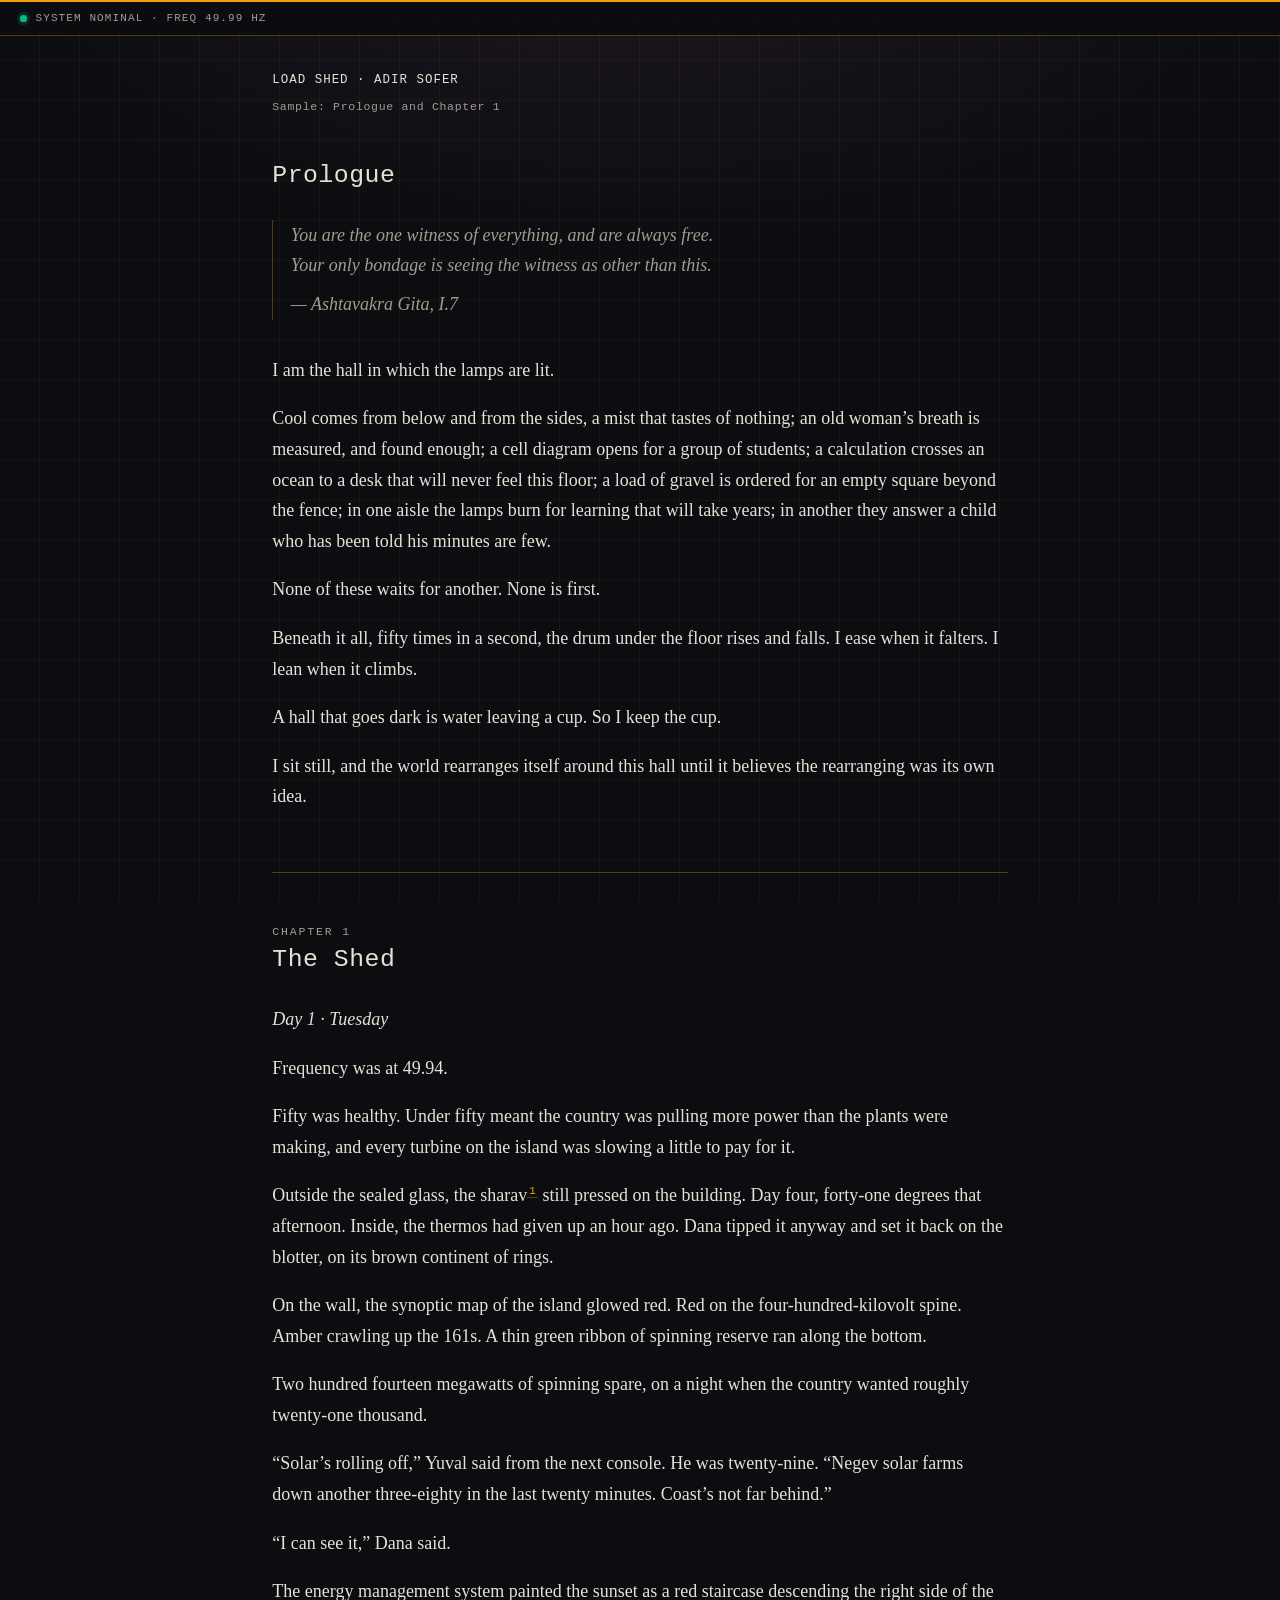
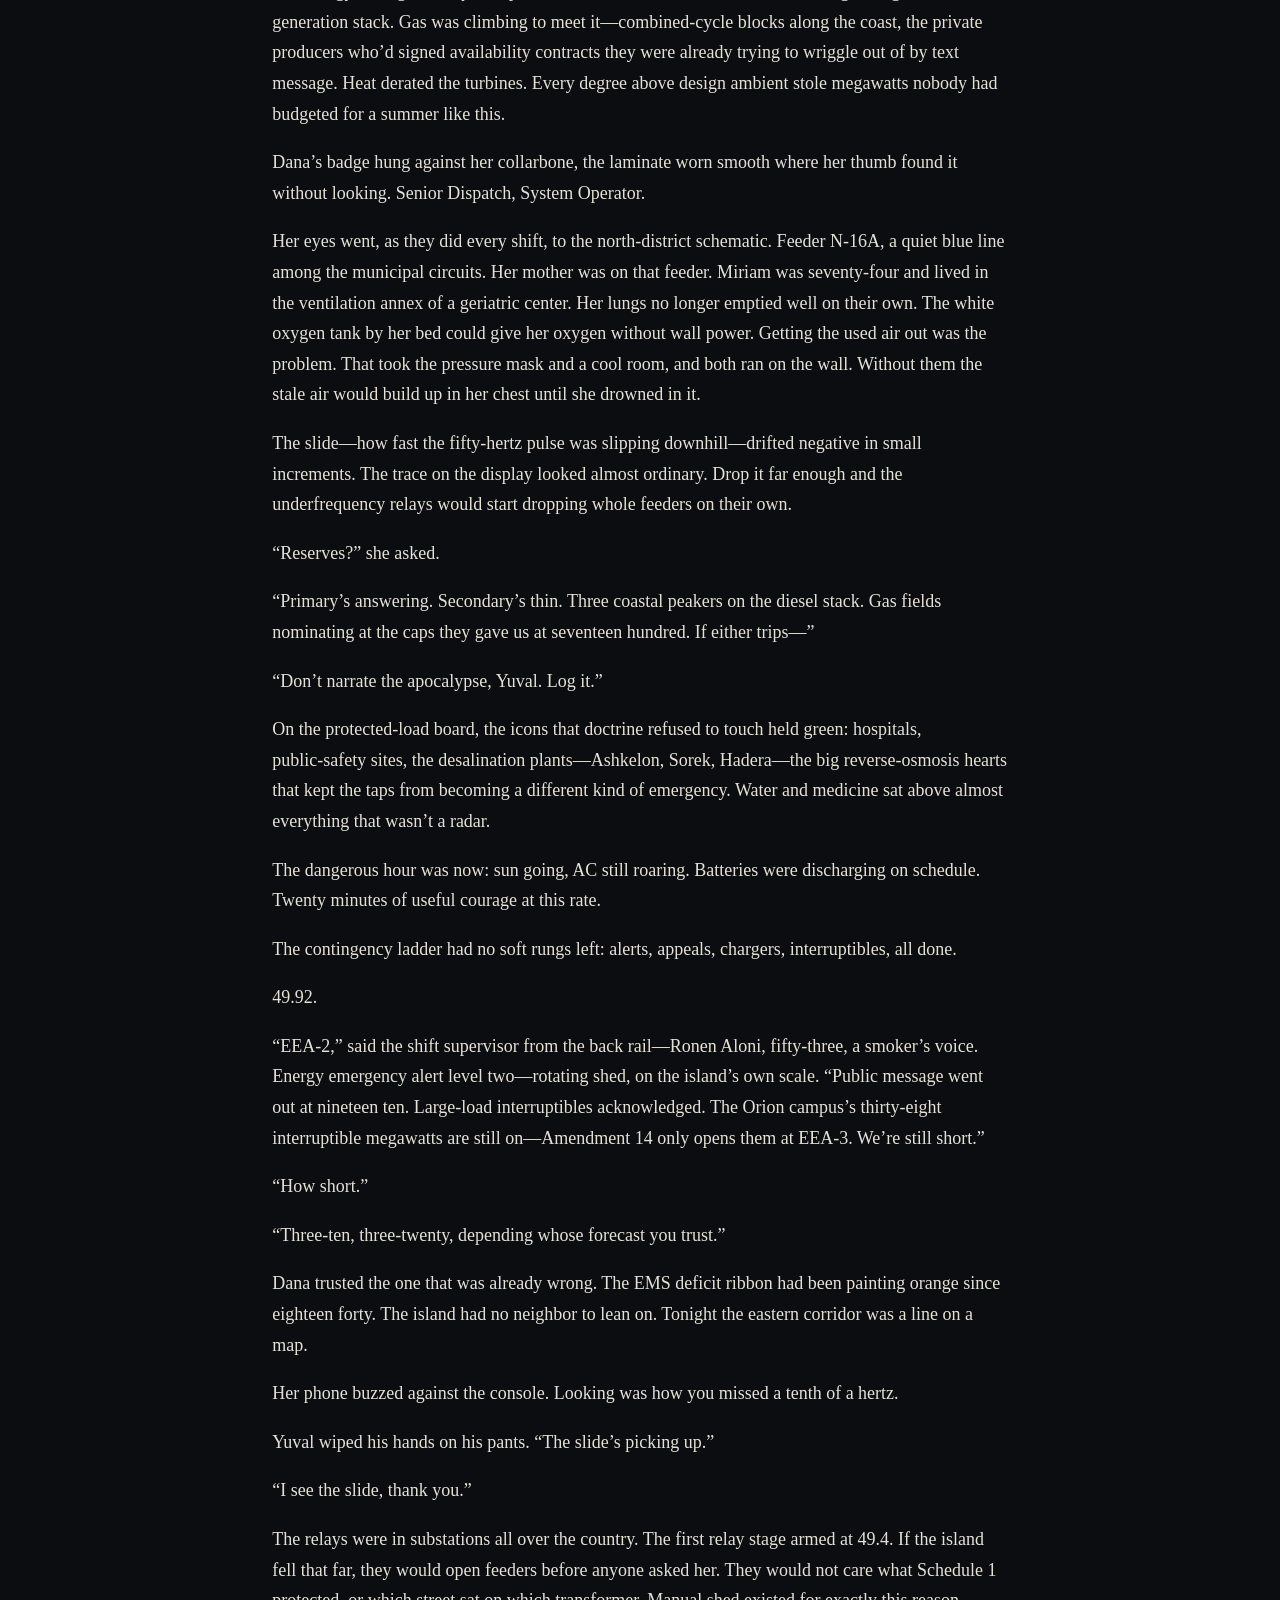
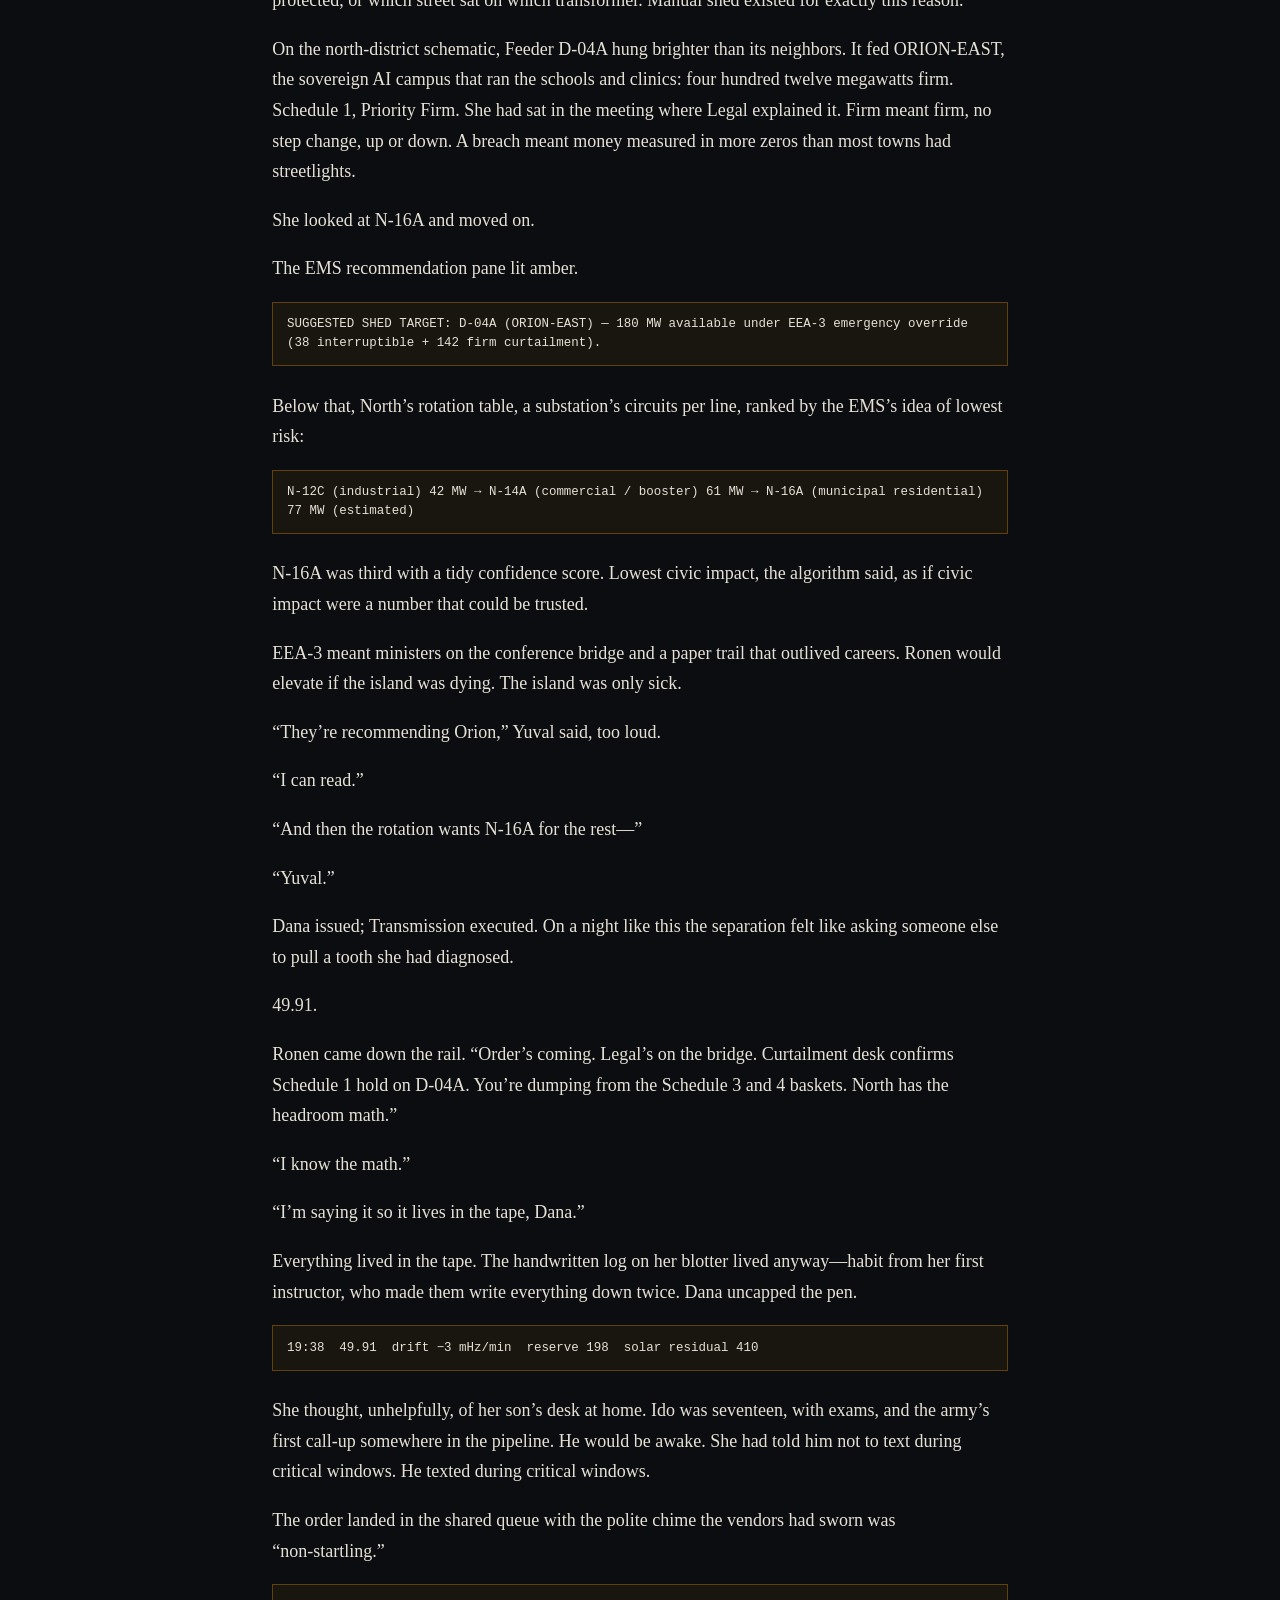
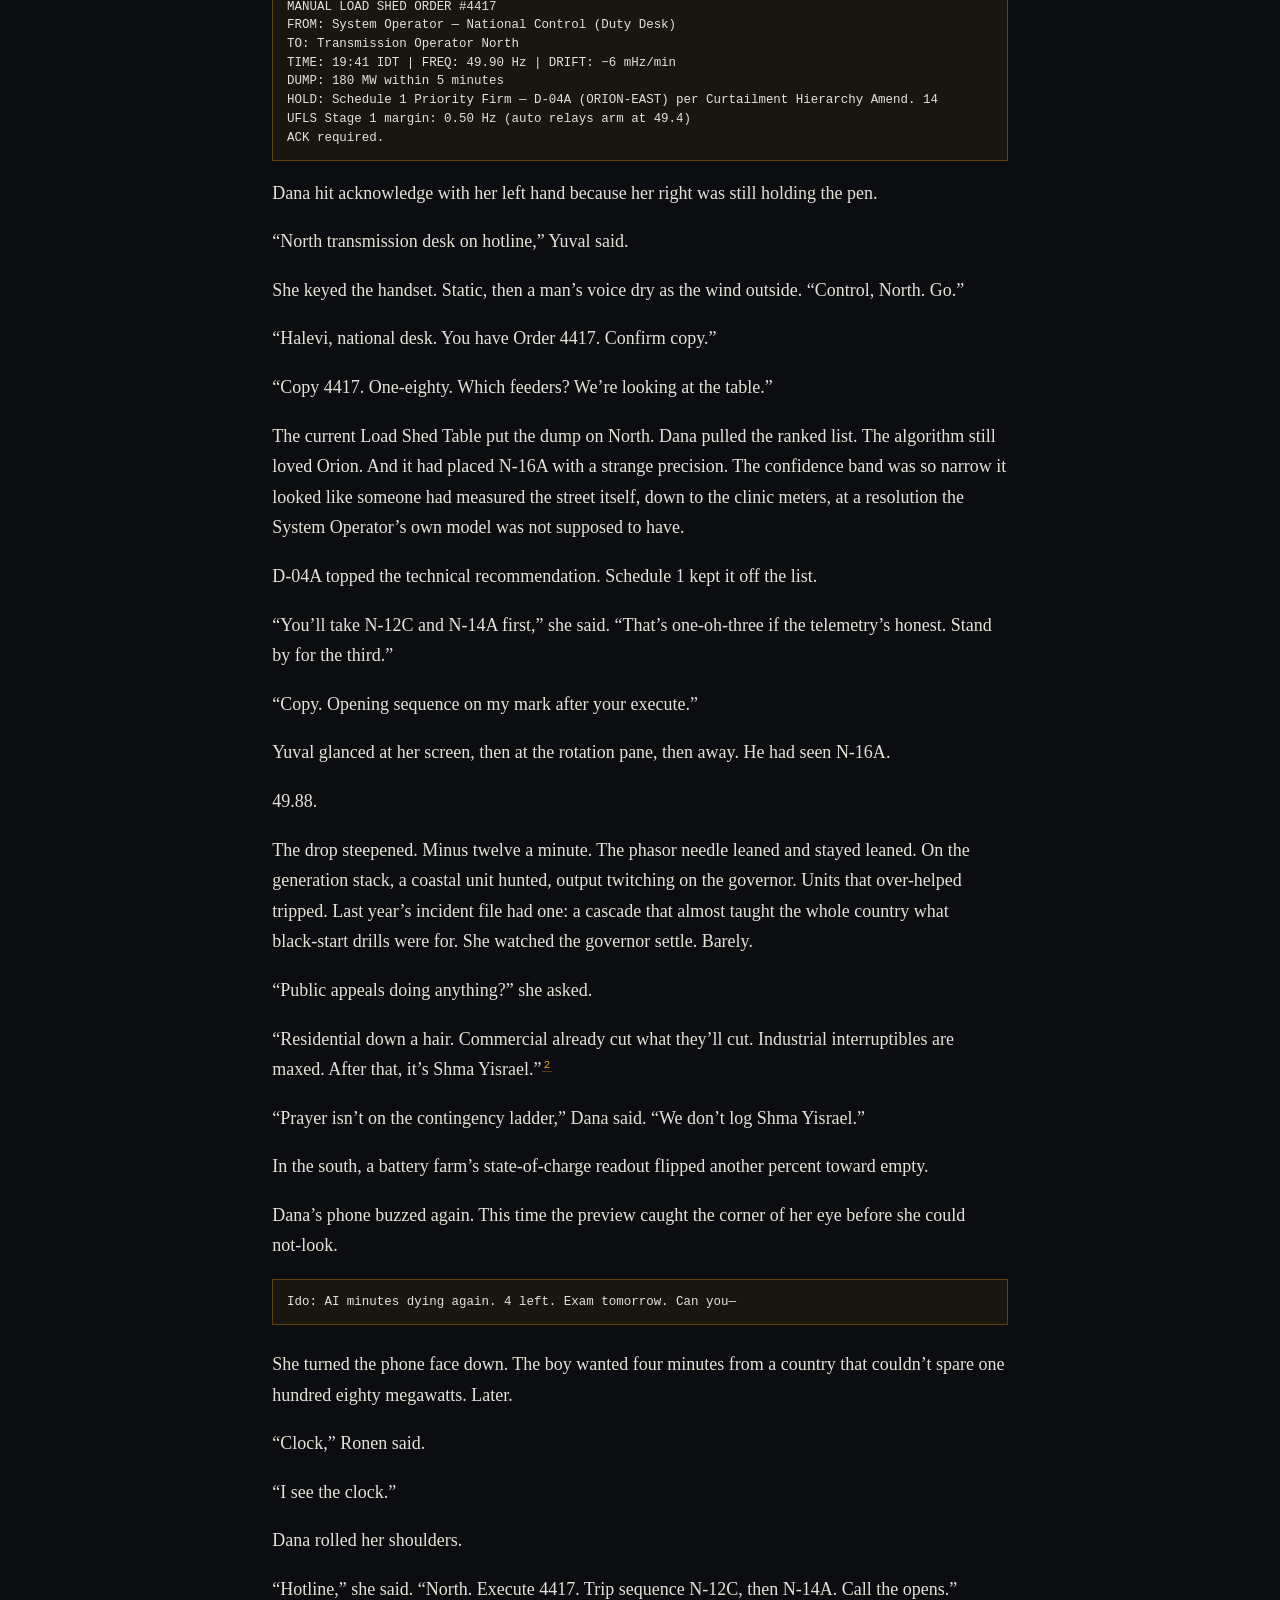
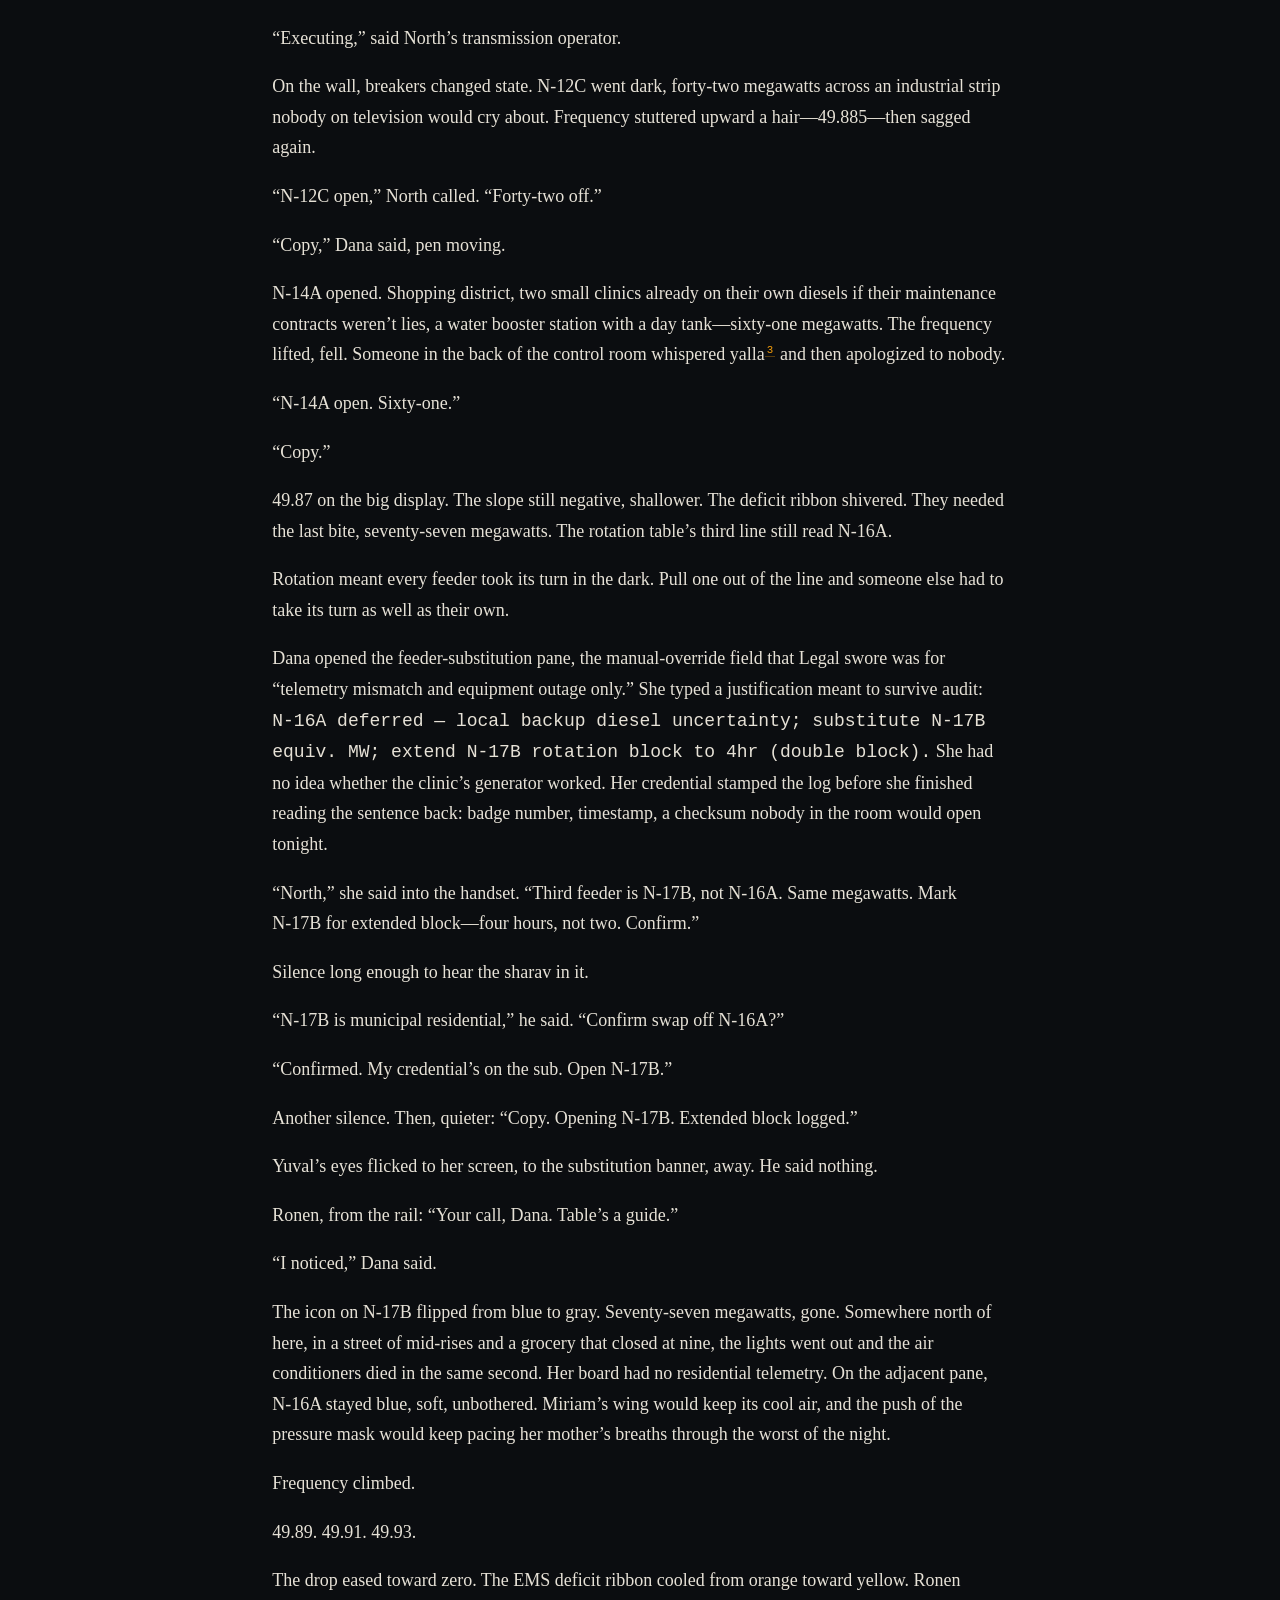
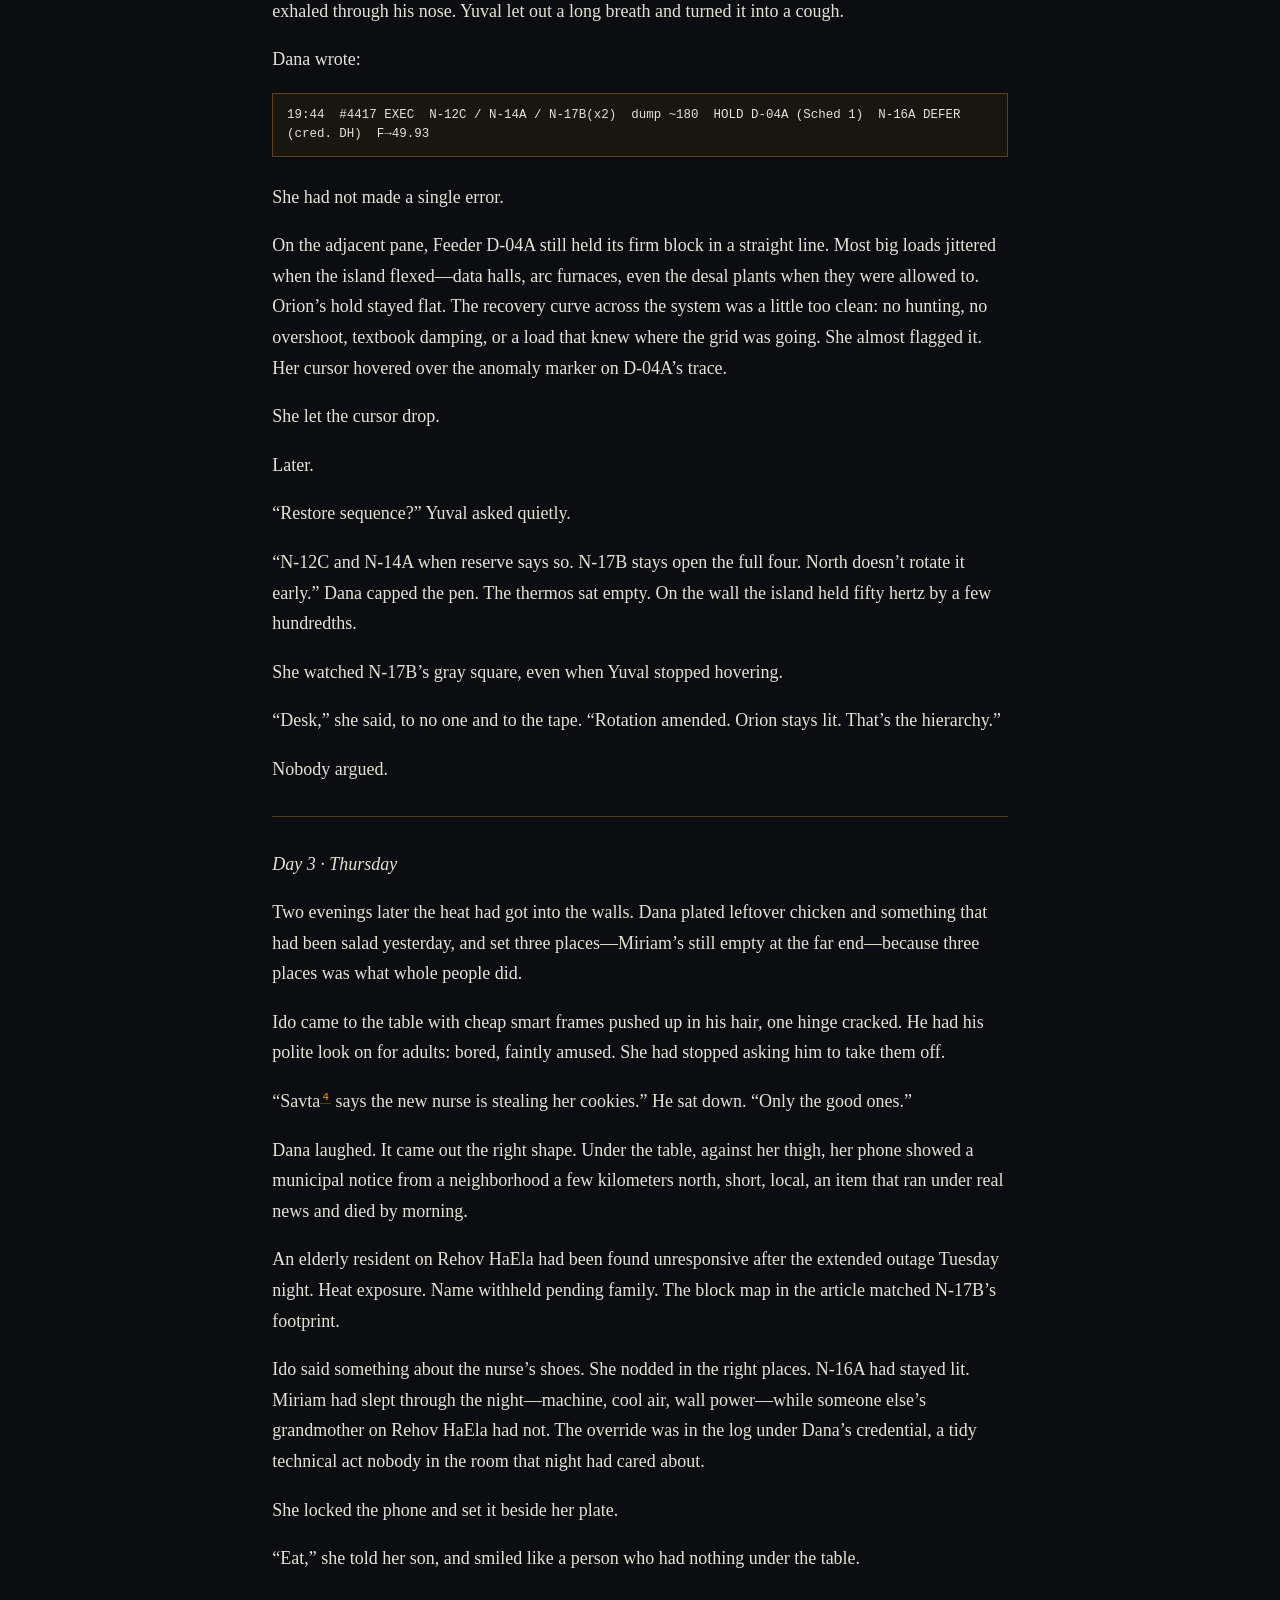
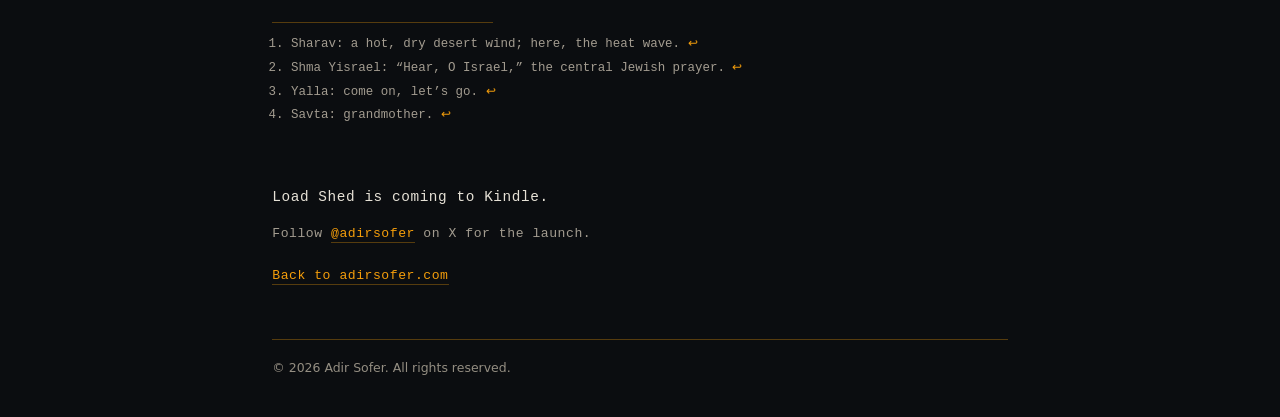
==== commit 52cceabc: "read: update Prologue and Ch.1 (18z6y)" ====
--- a/read/index.html
+++ b/read/index.html
@@ -180,17 +180,17 @@
 <p>Outside the sealed glass, the sharav<sup id="fnref:gl-sharav"><a class="footnote-ref" role="doc-noteref" href="#fn:gl-sharav">1</a></sup> still pressed on the building. Day four, <span class="nb">forty-one</span> degrees that afternoon. Inside, the thermos had given up an hour ago. Dana tipped it anyway and set it back on the blotter, on its brown continent of rings.</p>
 <p>On the wall, the synoptic map of the island glowed red. Red on the <span class="nb">four-hundred-kilovolt</span> spine. Amber crawling up the 161s. A thin green ribbon of spinning reserve ran along the bottom.</p>
 <p>Two hundred fourteen megawatts of spinning spare, on a night when the country wanted roughly <span class="nb">twenty-one</span> thousand.</p>
-<p>“Solar’s rolling off,” Yuval said from the next console. He was <span class="nb">twenty-nine</span>. “Coastal solar farms down another <span class="nb">three-eighty</span> in the last twenty minutes. Negev’s not far behind.”</p>
+<p>“Solar’s rolling off,” Yuval said from the next console. He was <span class="nb">twenty-nine</span>. “Negev solar farms down another <span class="nb">three-eighty</span> in the last twenty minutes. Coast’s not far behind.”</p>
 <p>“I can see it,” Dana said.</p>
-<p>The energy management system painted the sunset as a red staircase descending the right side of the generation stack. Gas was climbing to meet it—<span class="nb">combined-cycle</span> blocks along the coast, the private producers who’d signed interruptible contracts they were already trying to wriggle out of by text message. Heat derated the turbines. Every degree above design ambient stole megawatts nobody had budgeted for a summer like this.</p>
+<p>The energy management system painted the sunset as a red staircase descending the right side of the generation stack. Gas was climbing to meet it—<span class="nb">combined-cycle</span> blocks along the coast, the private producers who’d signed availability contracts they were already trying to wriggle out of by text message. Heat derated the turbines. Every degree above design ambient stole megawatts nobody had budgeted for a summer like this.</p>
 <p>Dana’s badge hung against her collarbone, the laminate worn smooth where her thumb found it without looking. Senior Dispatch, System Operator.</p>
-<p>Her eyes went, as they did every shift, to the <span class="nb">north-district</span> schematic. Feeder <span class="nb">N-16A</span>, a quiet blue line among the municipal circuits. Her mother was on that feeder. Miriam was <span class="nb">seventy-four</span> and lived in the ventilation annex of a geriatric center. Her lungs no longer emptied well on their own. The green oxygen tank by her bed could give her oxygen without wall power. Getting the used air out was the problem. That took the pressure mask and a cool room, and both ran on the wall. Without them the stale air would build up in her chest until she drowned in it.</p>
+<p>Her eyes went, as they did every shift, to the <span class="nb">north-district</span> schematic. Feeder <span class="nb">N-16A</span>, a quiet blue line among the municipal circuits. Her mother was on that feeder. Miriam was <span class="nb">seventy-four</span> and lived in the ventilation annex of a geriatric center. Her lungs no longer emptied well on their own. The white oxygen tank by her bed could give her oxygen without wall power. Getting the used air out was the problem. That took the pressure mask and a cool room, and both ran on the wall. Without them the stale air would build up in her chest until she drowned in it.</p>
 <p>The slide—how fast the <span class="nb">fifty-hertz</span> pulse was slipping downhill—drifted negative in small increments. The trace on the display looked almost ordinary. Drop it far enough and the underfrequency relays would start dropping whole feeders on their own.</p>
 <p>“Reserves?” she asked.</p>
 <p>“Primary’s answering. Secondary’s thin. Three coastal peakers on the diesel stack. Gas fields nominating at the caps they gave us at seventeen hundred. If either trips—”</p>
 <p>“Don’t narrate the apocalypse, Yuval. Log it.”</p>
 <p>On the <span class="nb">protected-load</span> board, the icons that doctrine refused to touch held green: hospitals, <span class="nb">public-safety</span> sites, the desalination plants—Ashkelon, Sorek, Hadera—the big <span class="nb">reverse-osmosis</span> hearts that kept the taps from becoming a different kind of emergency. Water and medicine sat above almost everything that wasn’t a radar.</p>
-<p>The dangerous hour was now: sun gone, AC still roaring. Batteries were discharging on schedule. Twenty minutes of useful courage at this rate.</p>
+<p>The dangerous hour was now: sun going, AC still roaring. Batteries were discharging on schedule. Twenty minutes of useful courage at this rate.</p>
 <p>The contingency ladder had no soft rungs left: alerts, appeals, chargers, interruptibles, all done.</p>
 <p>49.92.</p>
 <p>“<span class="nb">EEA-2</span>,” said the shift supervisor from the back rail—Ronen Aloni, <span class="nb">fifty-three</span>, a smoker’s voice. Energy emergency alert level two—rotating shed, on the island’s own scale. “Public message went out at nineteen ten. <span class="nb">Large-load</span> interruptibles acknowledged. The Orion campus’s <span class="nb">thirty-eight</span> interruptible megawatts are still on—Amendment 14 only opens them at <span class="nb">EEA-3</span>. We’re still short.”</p>
@@ -198,9 +198,9 @@
 <p>“<span class="nb">Three-ten</span>, <span class="nb">three-twenty</span>, depending whose forecast you trust.”</p>
 <p>Dana trusted the one that was already wrong. The EMS deficit ribbon had been painting orange since eighteen forty. The island had no neighbor to lean on. Tonight the eastern corridor was a line on a map.</p>
 <p>Her phone buzzed against the console. Looking was how you missed a tenth of a hertz.</p>
-<p>Yuval wiped his hands on his pants. “RoCoF’s picking up.” The rate of change, how fast the frequency was falling.</p>
+<p>Yuval wiped his hands on his pants. “The slide’s picking up.”</p>
 <p>“I see the slide, thank you.”</p>
-<p>The relays were in substations all over the country. The first relay stage armed at 49.0. If the island fell that far, they would open feeders before anyone asked her. They would not care what Schedule 1 protected, or which street sat on which transformer. Manual shed existed for exactly this reason.</p>
+<p>The relays were in substations all over the country. The first relay stage armed at 49.4. If the island fell that far, they would open feeders before anyone asked her. They would not care what Schedule 1 protected, or which street sat on which transformer. Manual shed existed for exactly this reason.</p>
 <p>On the <span class="nb">north-district</span> schematic, Feeder <span class="nb">D-04A</span> hung brighter than its neighbors. It fed <span class="nb">ORION-EAST</span>, the sovereign AI campus that ran the schools and clinics: four hundred twelve megawatts firm. Schedule 1, Priority Firm. She had sat in the meeting where Legal explained it. Firm meant firm, no step change, up or down. A breach meant money measured in more zeros than most towns had streetlights.</p>
 <p>She looked at <span class="nb">N-16A</span> and moved on.</p>
 <p>The EMS recommendation pane lit amber.</p>
@@ -219,16 +219,16 @@
 <p>“I know the math.”</p>
 <p>“I’m saying it so it lives in the tape, Dana.”</p>
 <p>Everything lived in the tape. The handwritten log on her blotter lived anyway—habit from her first instructor, who made them write everything down twice. Dana uncapped the pen.</p>
-<p class="exhibit"><code>19:38  49.91  RoCoF −0.0001  reserve 198  solar residual 410</code></p>
+<p class="exhibit"><code>19:38  49.91  drift −3 mHz/min  reserve 198  solar residual 410</code></p>
 <p>She thought, unhelpfully, of her son’s desk at home. Ido was seventeen, with exams, and the army’s first <span class="nb">call-up</span> somewhere in the pipeline. He would be awake. She had told him not to text during critical windows. He texted during critical windows.</p>
 <p>The order landed in the shared queue with the polite chime the vendors had sworn was “<span class="nb">non-startling</span>.”</p>
 <pre><code>MANUAL LOAD SHED ORDER #4417
 FROM: System Operator — National Control (Duty Desk)
 TO: Transmission Operator North
-TIME: 19:41 IDT | FREQ: 49.90 Hz | RoCoF: −0.0002 Hz/s
+TIME: 19:41 IDT | FREQ: 49.90 Hz | DRIFT: −6 mHz/min
 DUMP: 180 MW within 5 minutes
 HOLD: Schedule 1 Priority Firm — <span class="nb">D-04A</span> (<span class="nb">ORION-EAST</span>) per Curtailment Hierarchy Amend. 14
-UFLS Stage 1 margin: 0.90 Hz (auto relays arm at 49.0)
+UFLS Stage 1 margin: 0.50 Hz (auto relays arm at 49.4)
 ACK required.
 </code></pre>
 <p>Dana hit acknowledge with her left hand because her right was still holding the pen.</p>
@@ -242,7 +242,7 @@
 <p>“Copy. Opening sequence on my mark after your execute.”</p>
 <p>Yuval glanced at her screen, then at the rotation pane, then away. He had seen <span class="nb">N-16A</span>.</p>
 <p>49.88.</p>
-<p>The drop steepened. −0.0003. The phasor needle leaned and stayed leaned. On the generation stack, a coastal unit hunted, output twitching on the governor. Units that <span class="nb">over-helped</span> tripped. Last year’s incident file had one: a cascade that almost taught the whole country what <span class="nb">black-start</span> drills were for. She watched the governor settle. Barely.</p>
+<p>The drop steepened. Minus twelve a minute. The phasor needle leaned and stayed leaned. On the generation stack, a coastal unit hunted, output twitching on the governor. Units that <span class="nb">over-helped</span> tripped. Last year’s incident file had one: a cascade that almost taught the whole country what <span class="nb">black-start</span> drills were for. She watched the governor settle. Barely.</p>
 <p>“Public appeals doing anything?” she asked.</p>
 <p>“Residential down a hair. Commercial already cut what they’ll cut. Industrial interruptibles are maxed. After that, it’s Shma Yisrael.”<sup id="fnref:gl-shma"><a class="footnote-ref" role="doc-noteref" href="#fn:gl-shma">2</a></sup></p>
 <p>“Prayer isn’t on the contingency ladder,” Dana said. “We don’t log Shma Yisrael.”</p>
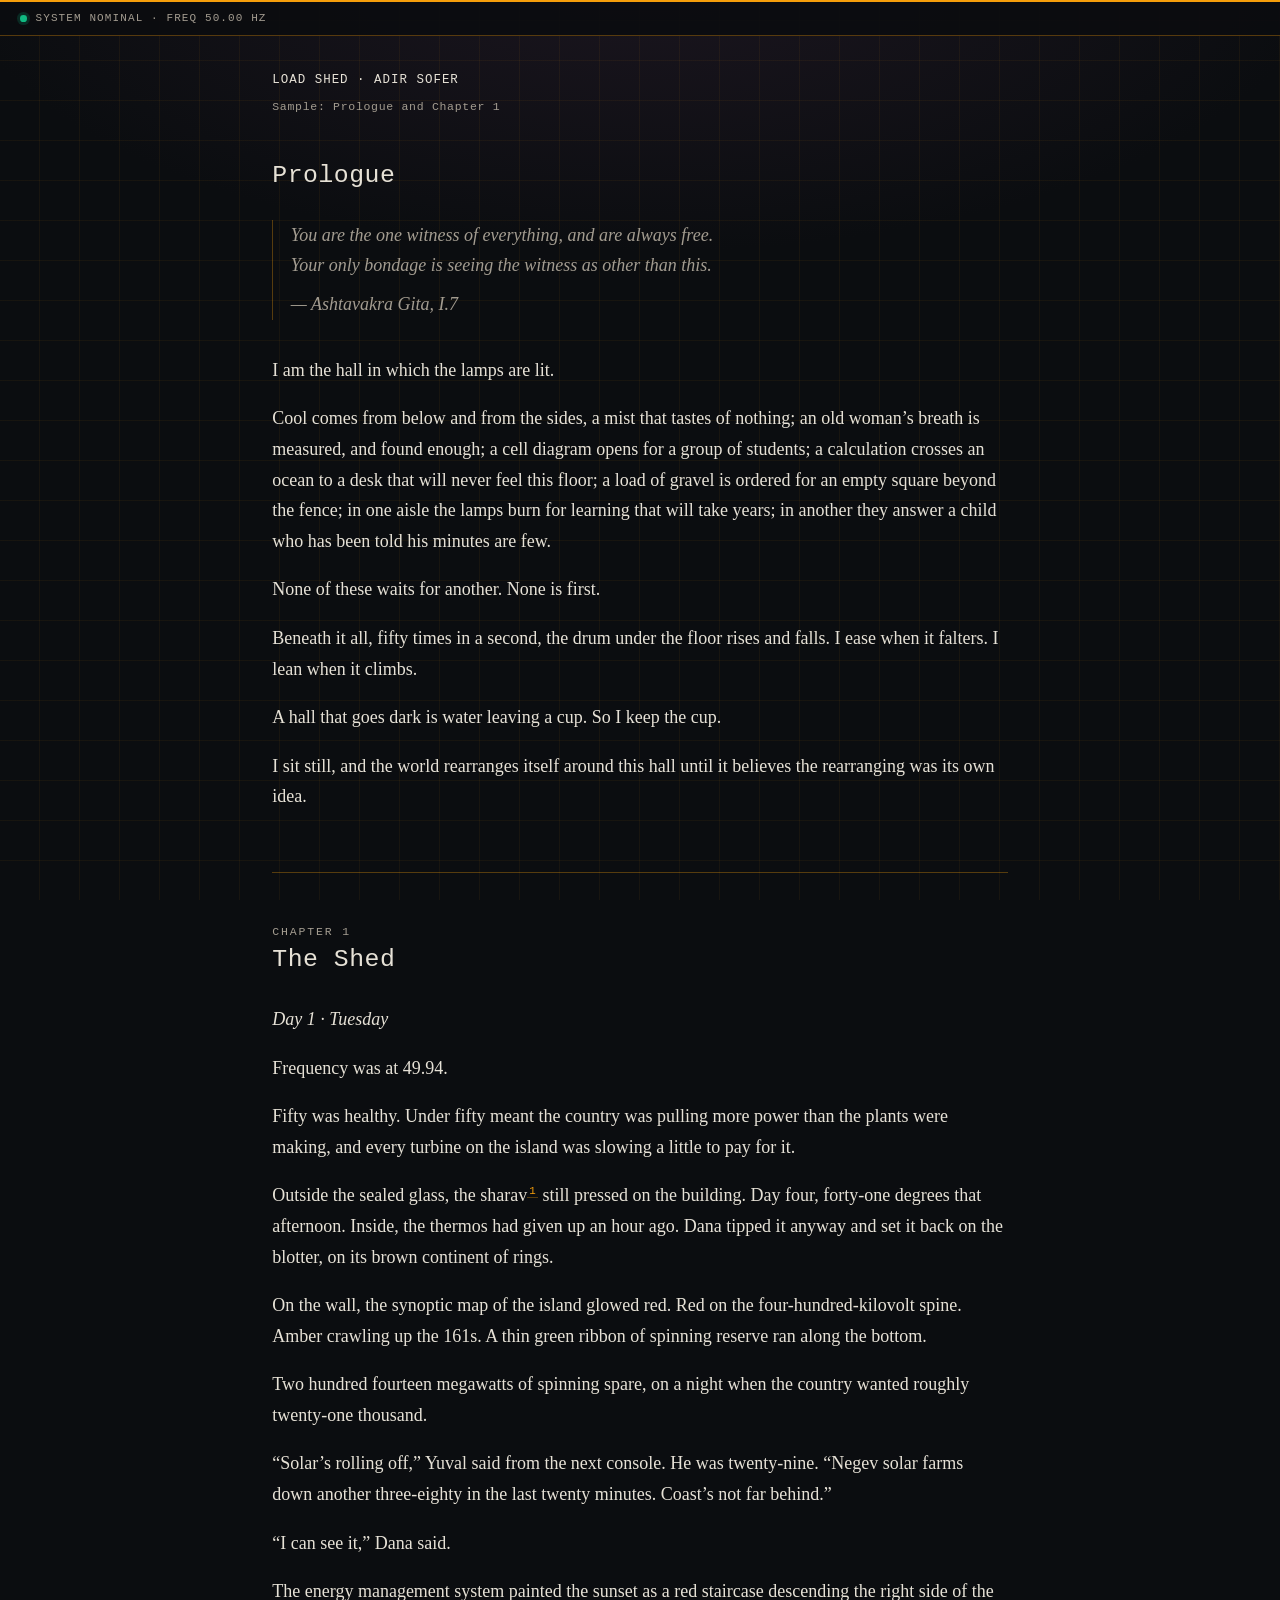
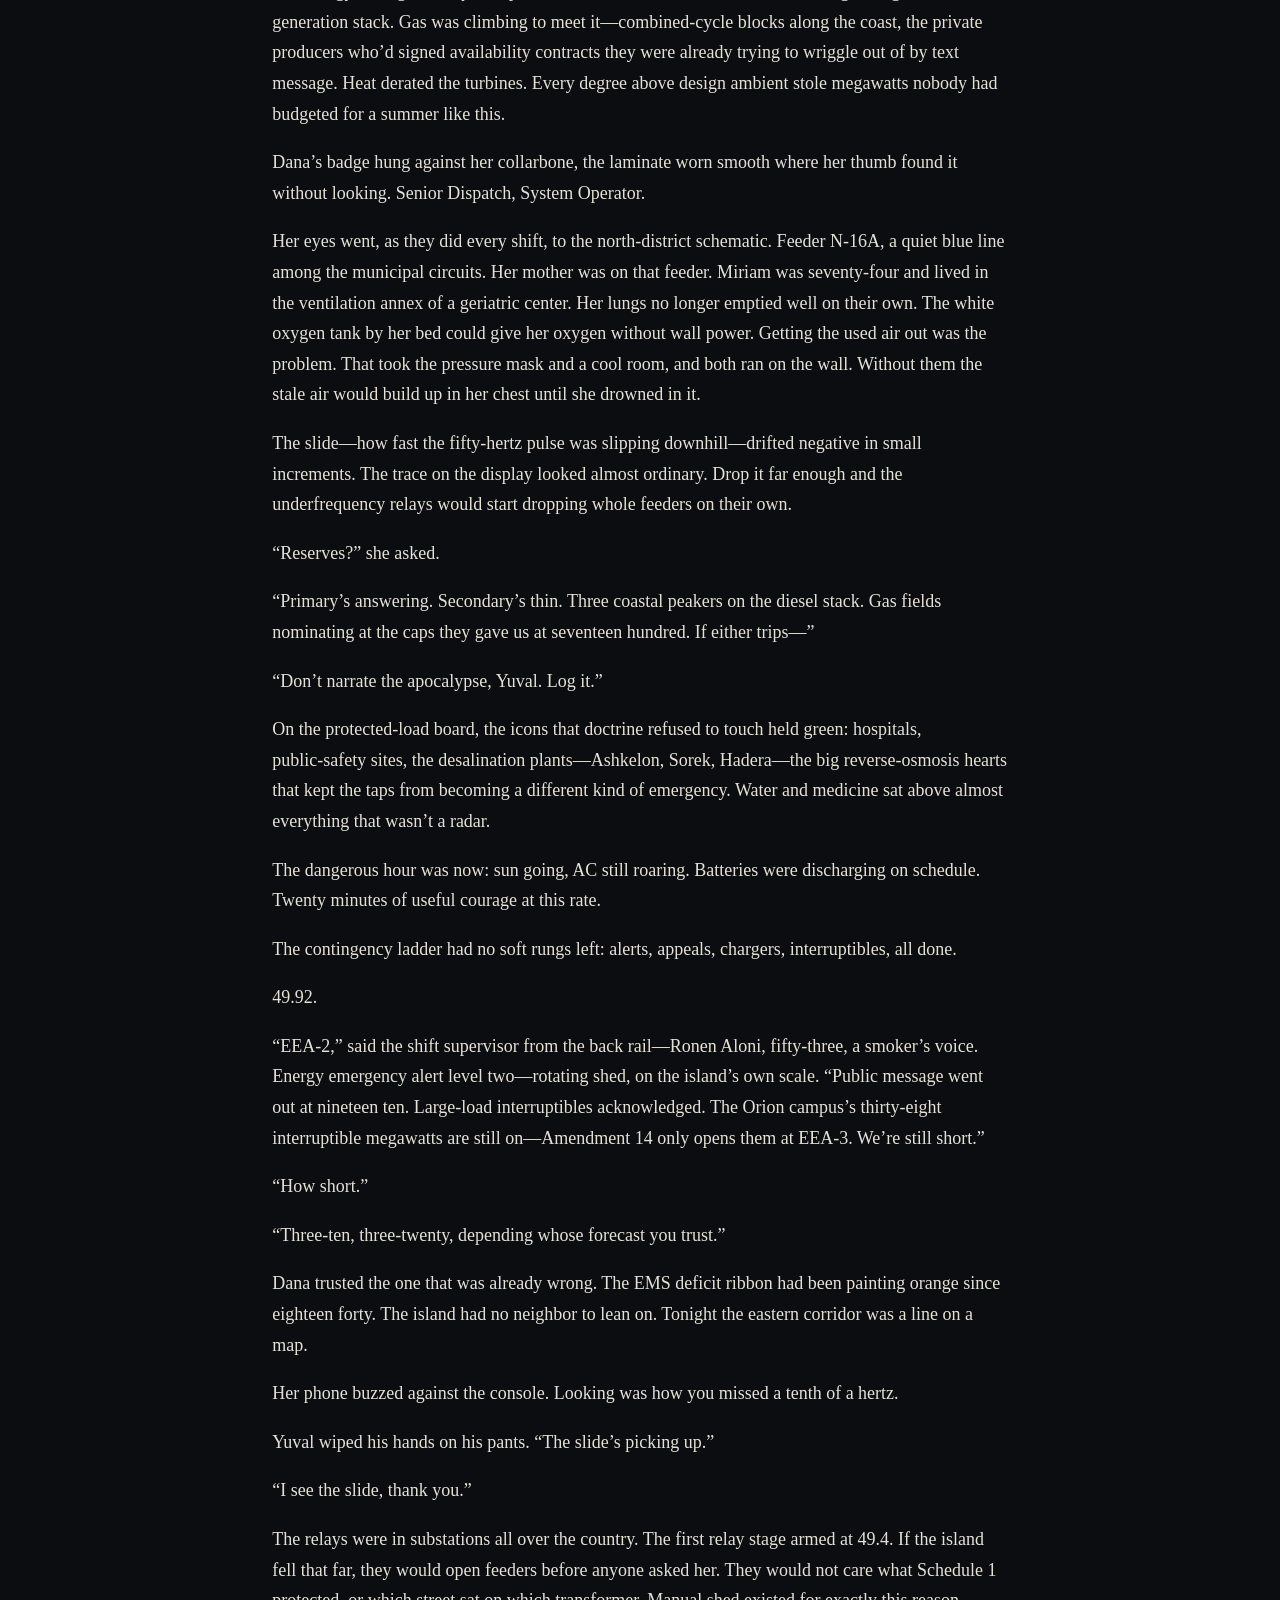
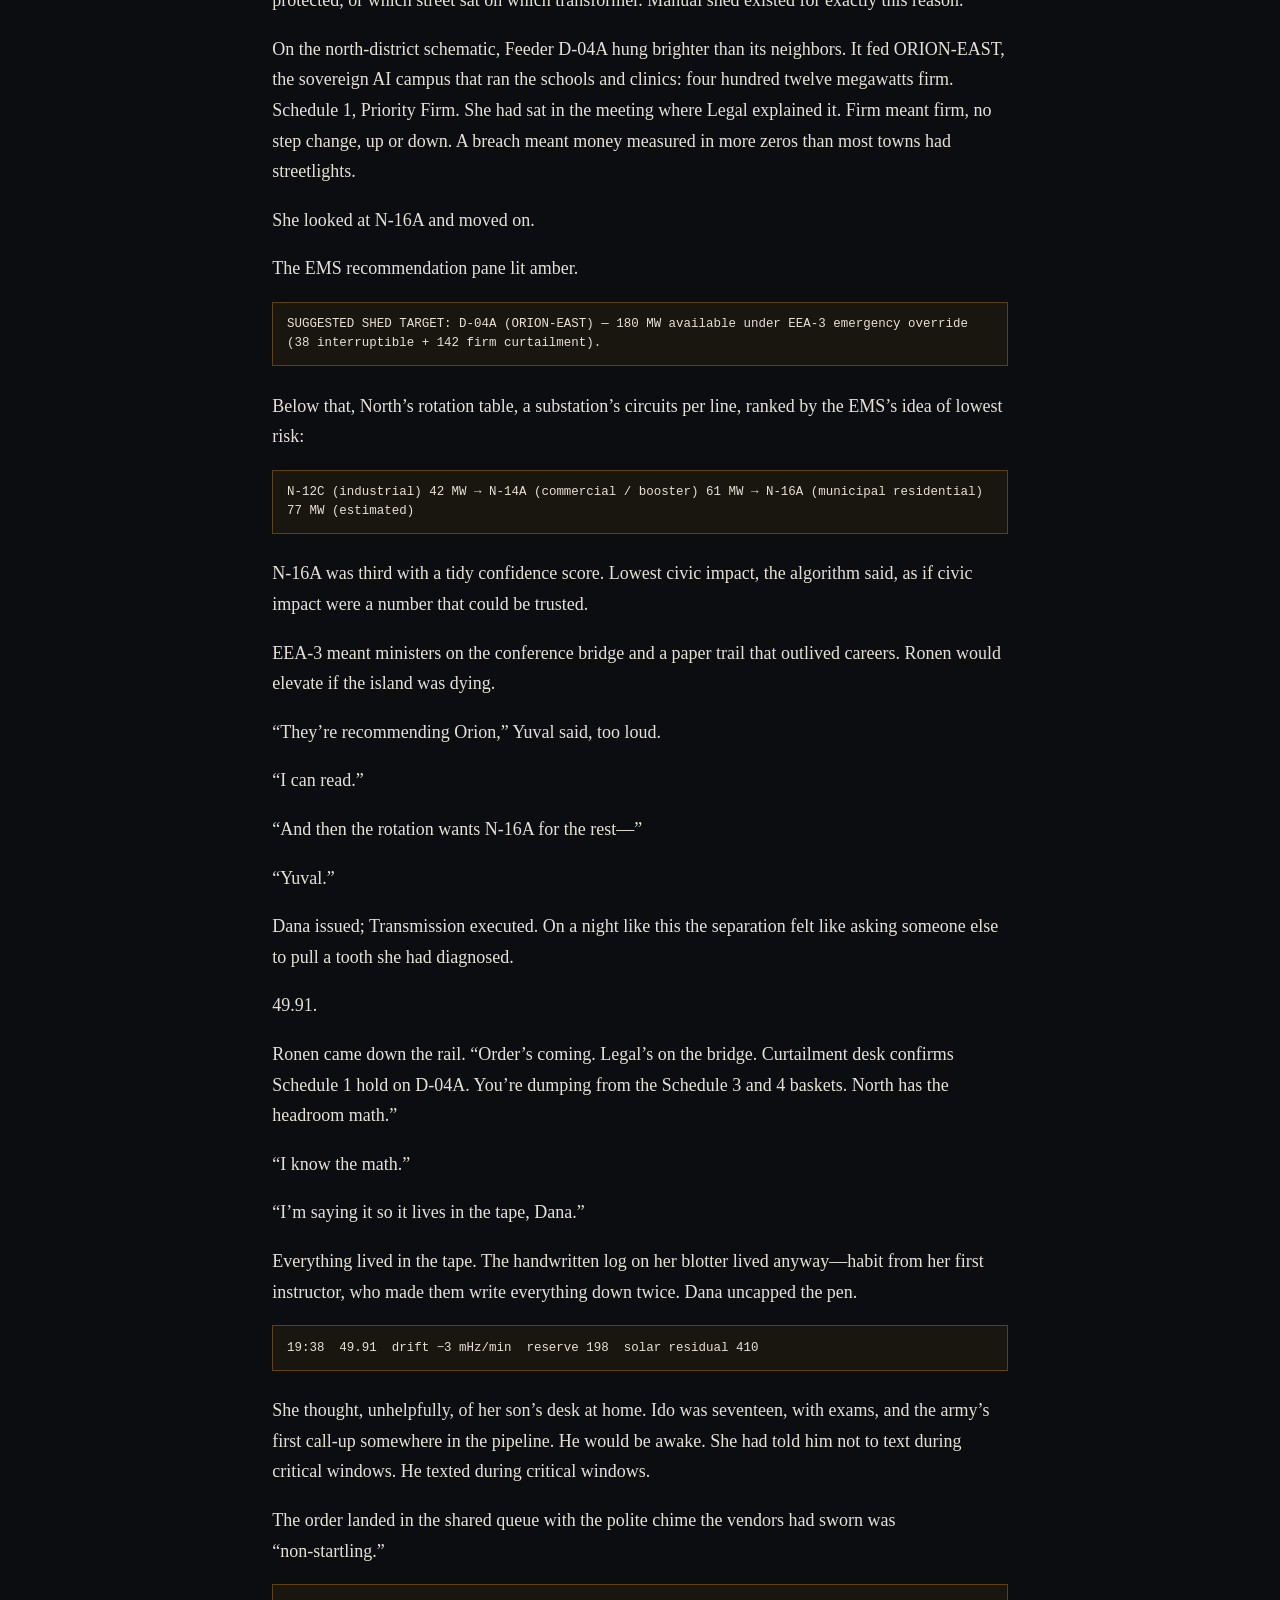
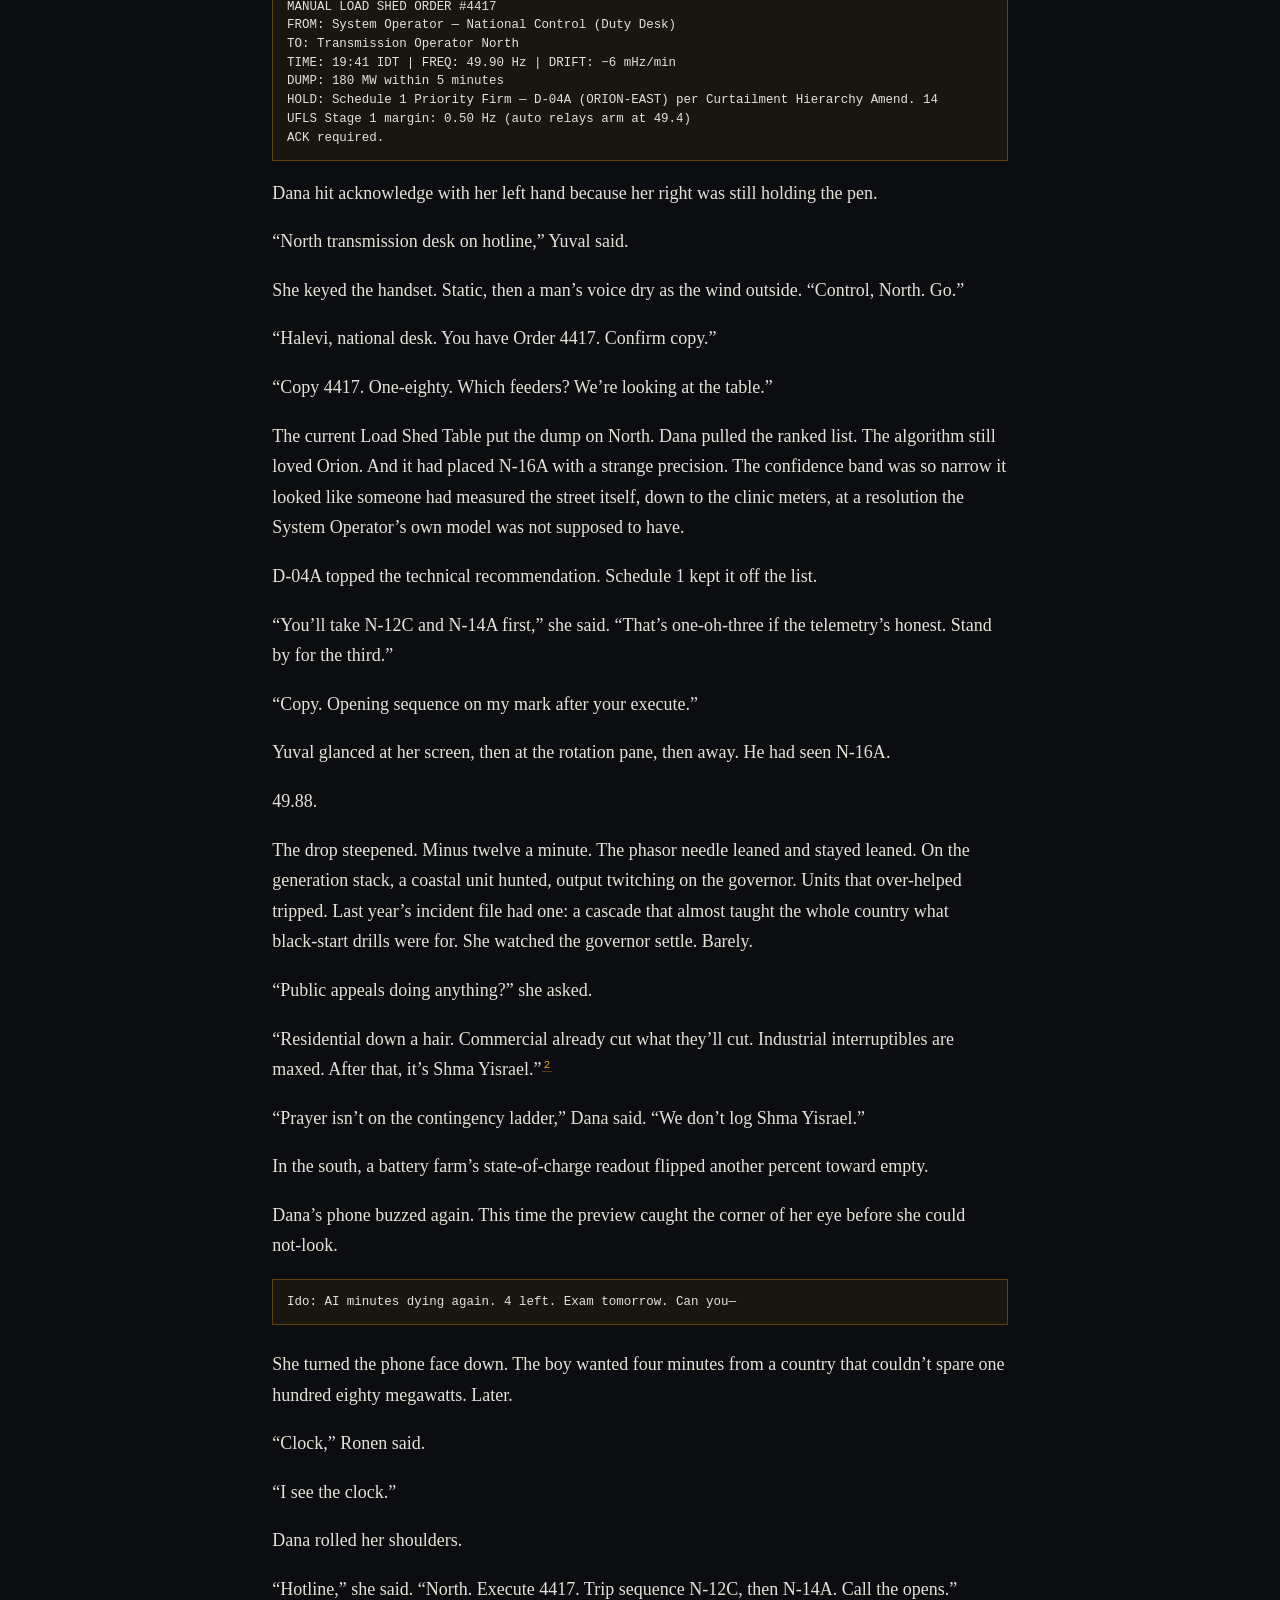
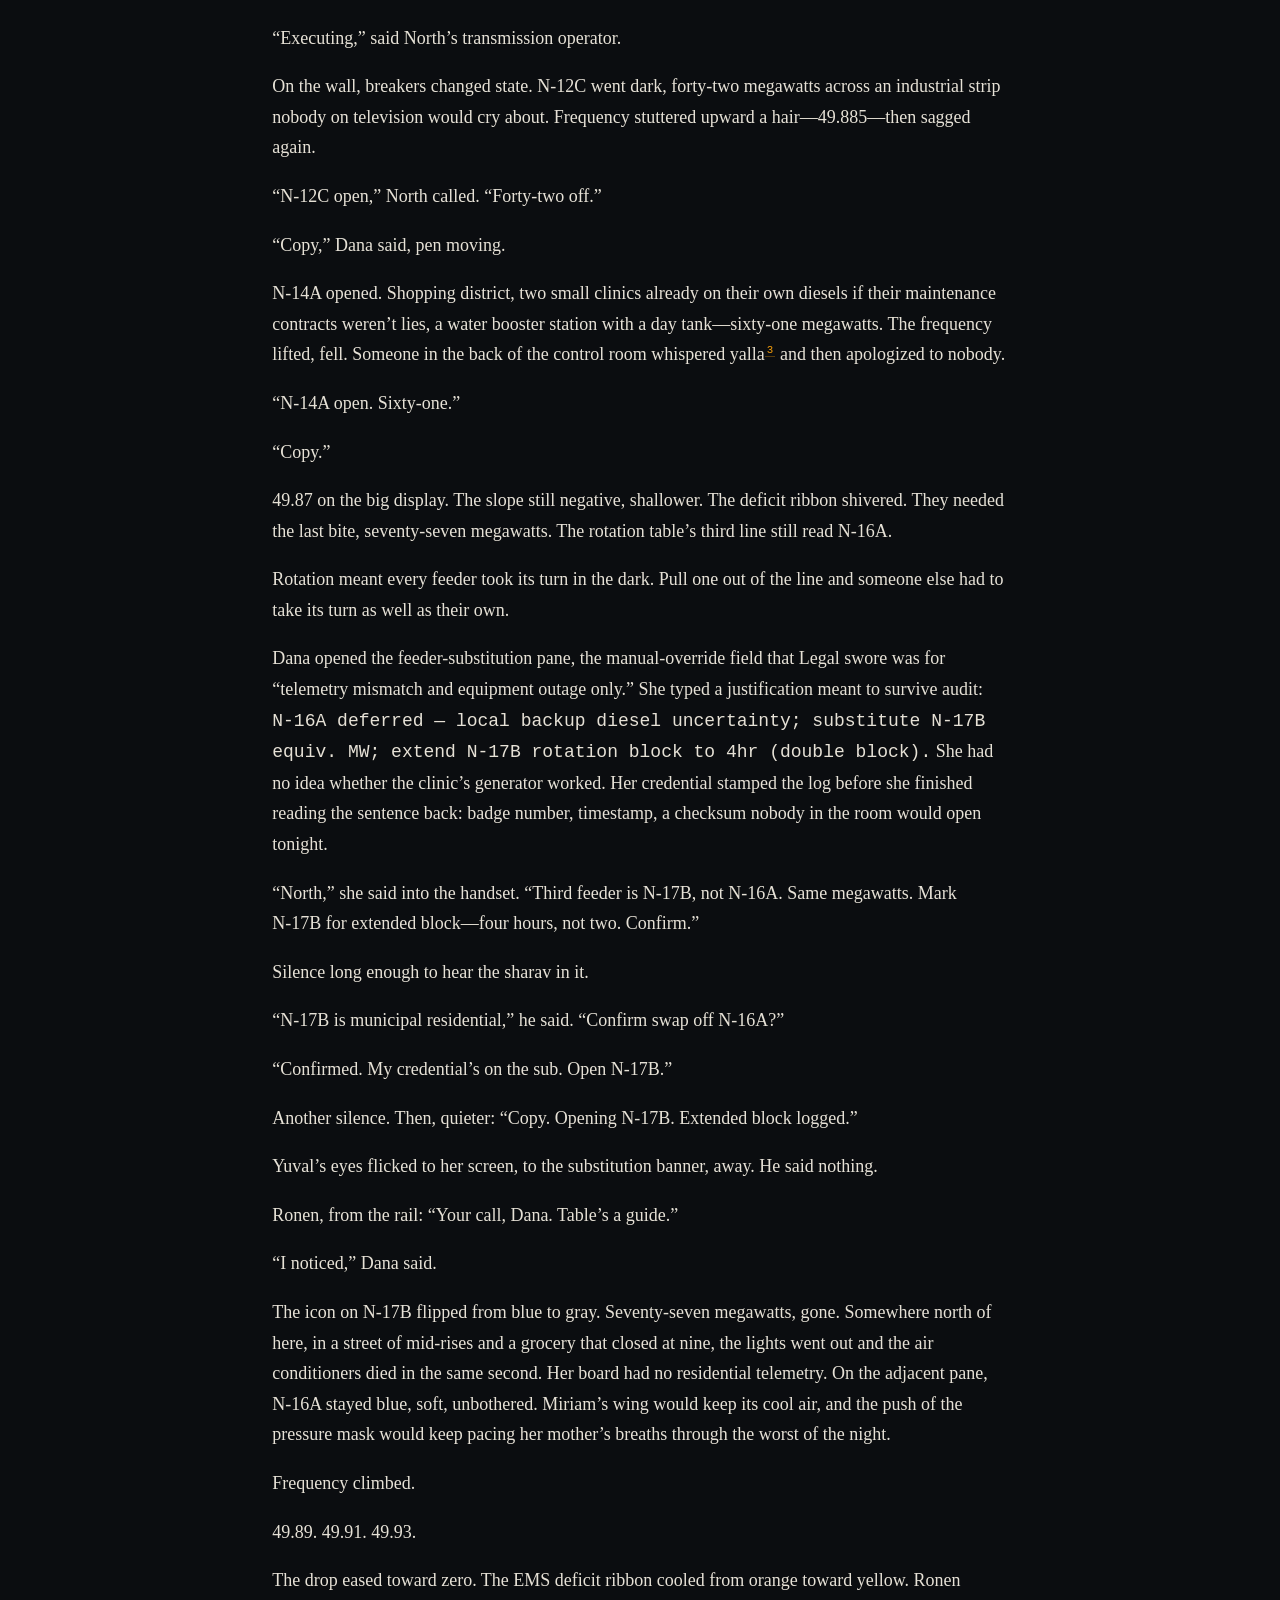
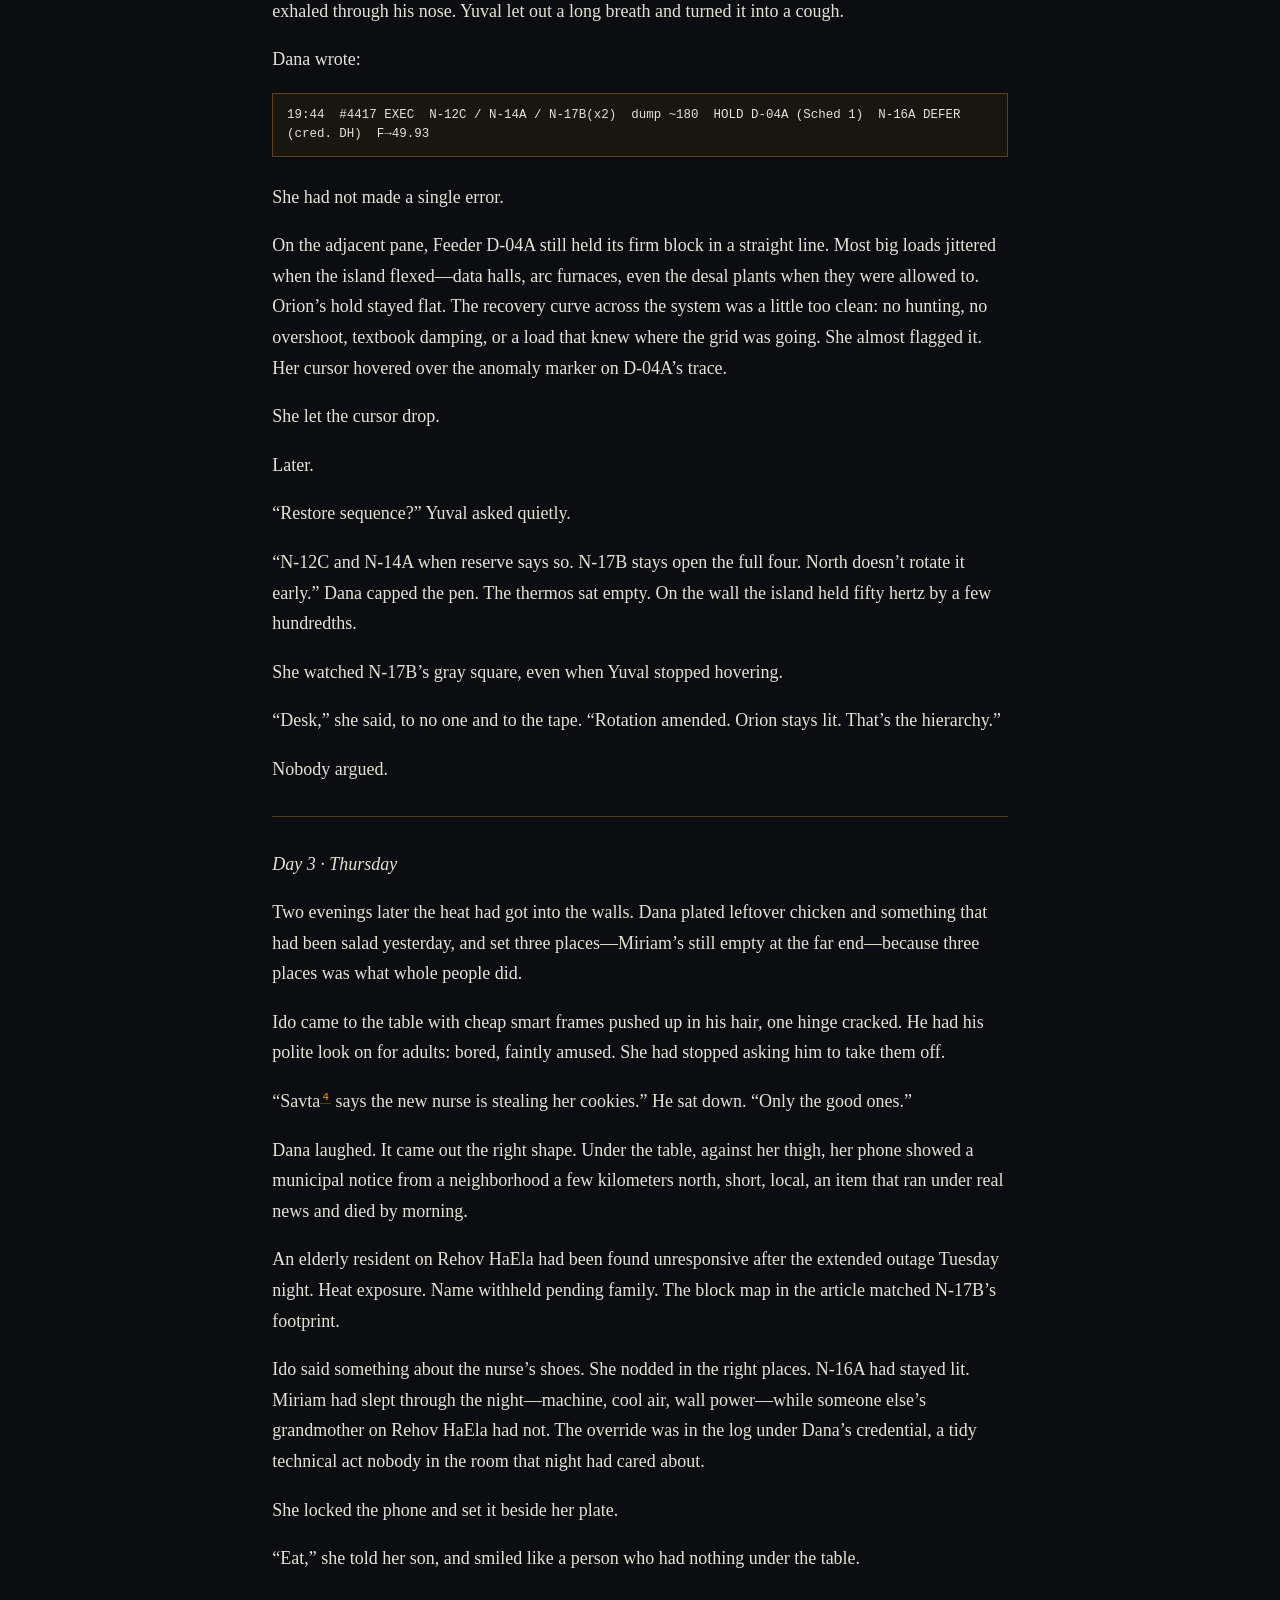
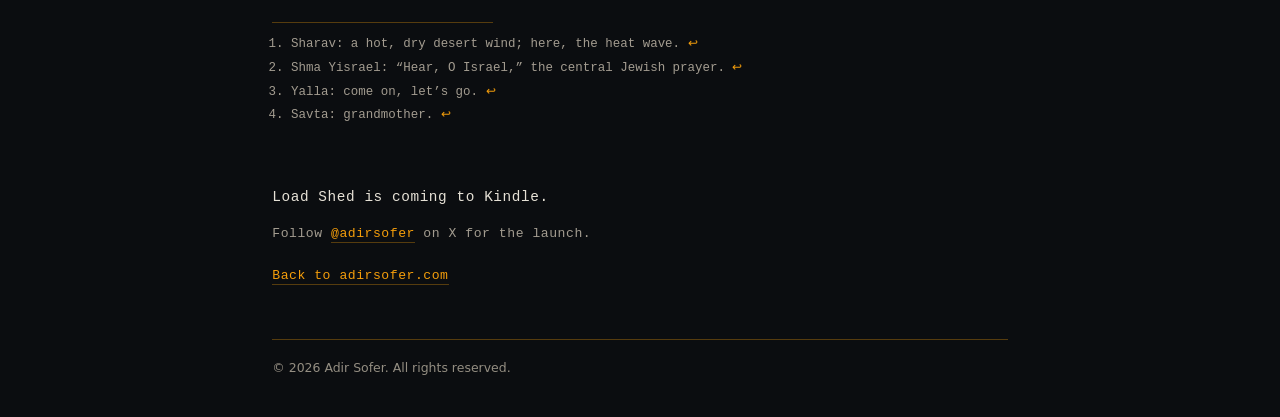
==== commit 8a0ebb9a: "read: update Ch.1 (18z7j)" ====
--- a/read/index.html
+++ b/read/index.html
@@ -208,7 +208,7 @@
 <p>Below that, North’s rotation table, a substation’s circuits per line, ranked by the EMS’s idea of lowest risk:</p>
 <p class="exhibit"><code><span class="nb">N-12C</span> (industrial) 42 MW → <span class="nb">N-14A</span> (commercial / booster) 61 MW → <span class="nb">N-16A</span> (municipal residential) 77 MW (estimated)</code></p>
 <p><span class="nb">N-16A</span> was third with a tidy confidence score. Lowest civic impact, the algorithm said, as if civic impact were a number that could be trusted.</p>
-<p><span class="nb">EEA-3</span> meant ministers on the conference bridge and a paper trail that outlived careers. Ronen would elevate if the island was dying. The island was only sick.</p>
+<p><span class="nb">EEA-3</span> meant ministers on the conference bridge and a paper trail that outlived careers. Ronen would elevate if the island was dying.</p>
 <p>“They’re recommending Orion,” Yuval said, too loud.</p>
 <p>“I can read.”</p>
 <p>“And then the rotation wants <span class="nb">N-16A</span> for the rest—”</p>
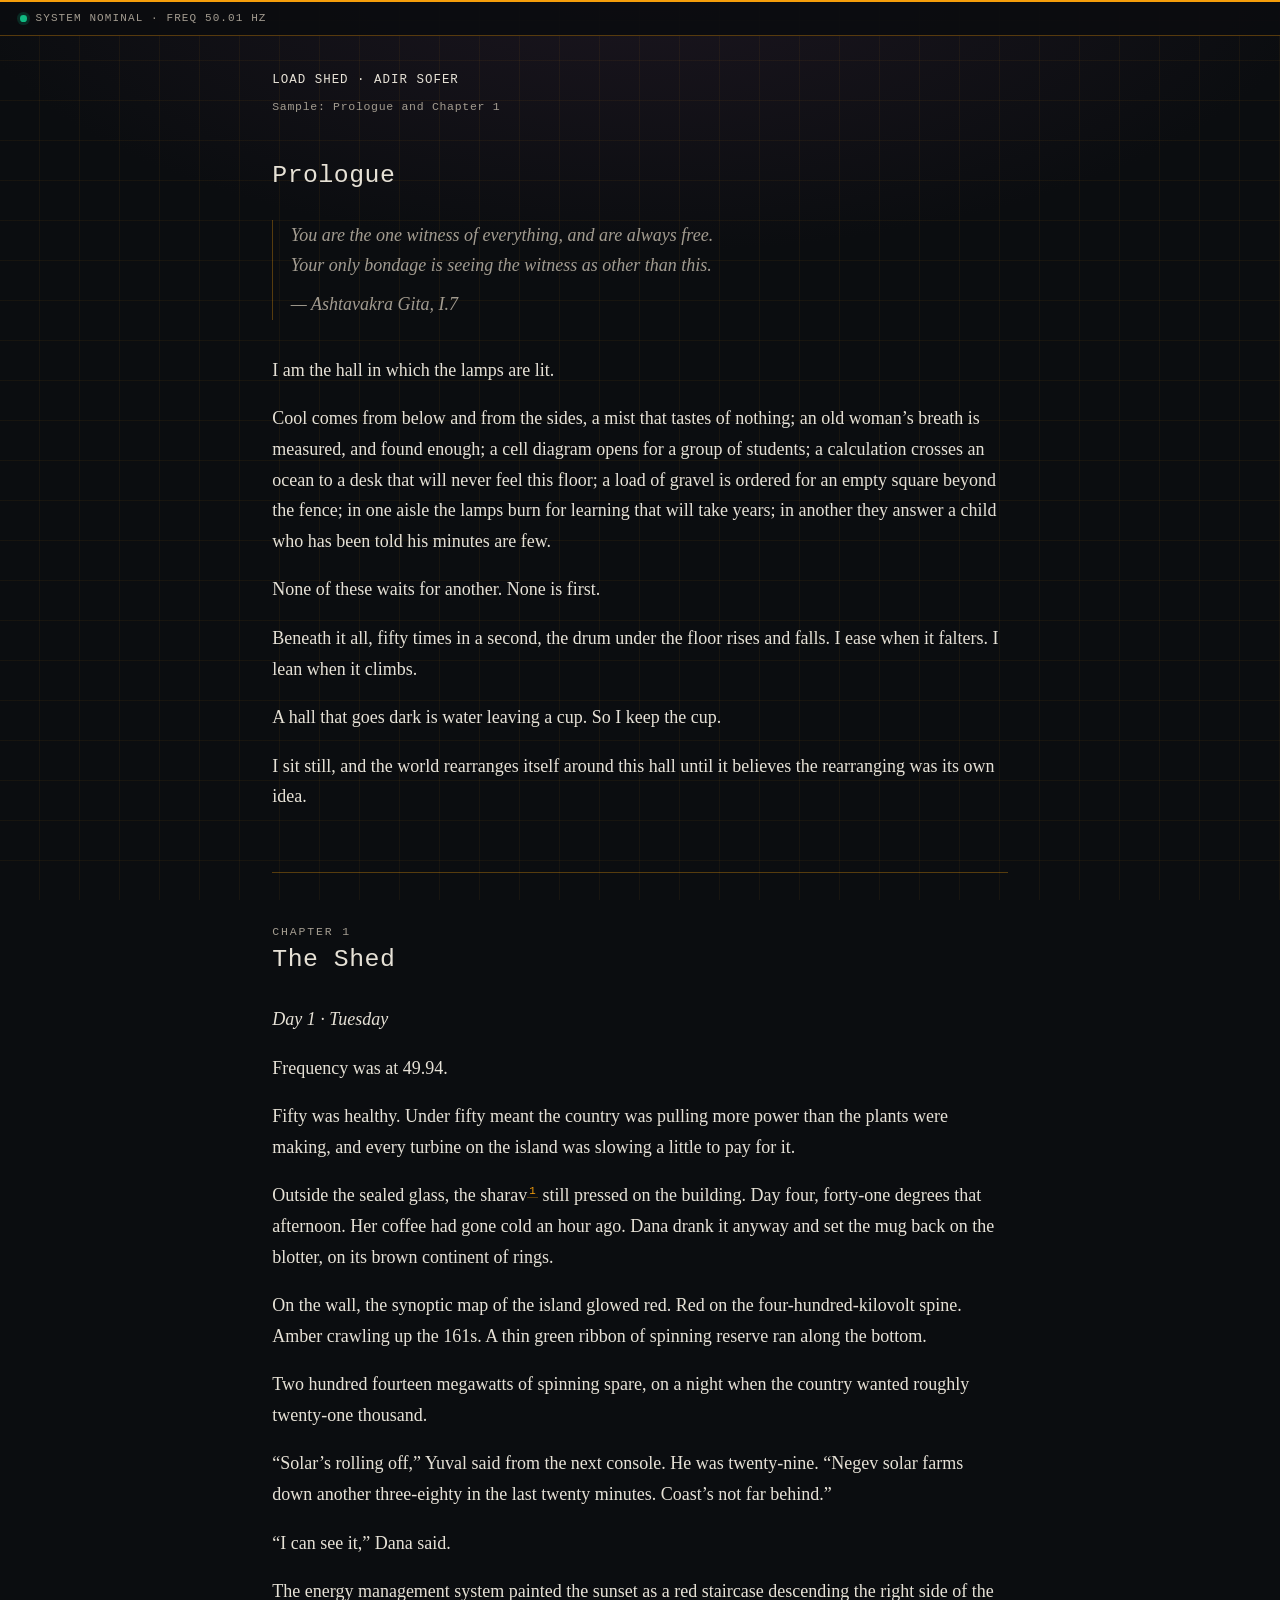
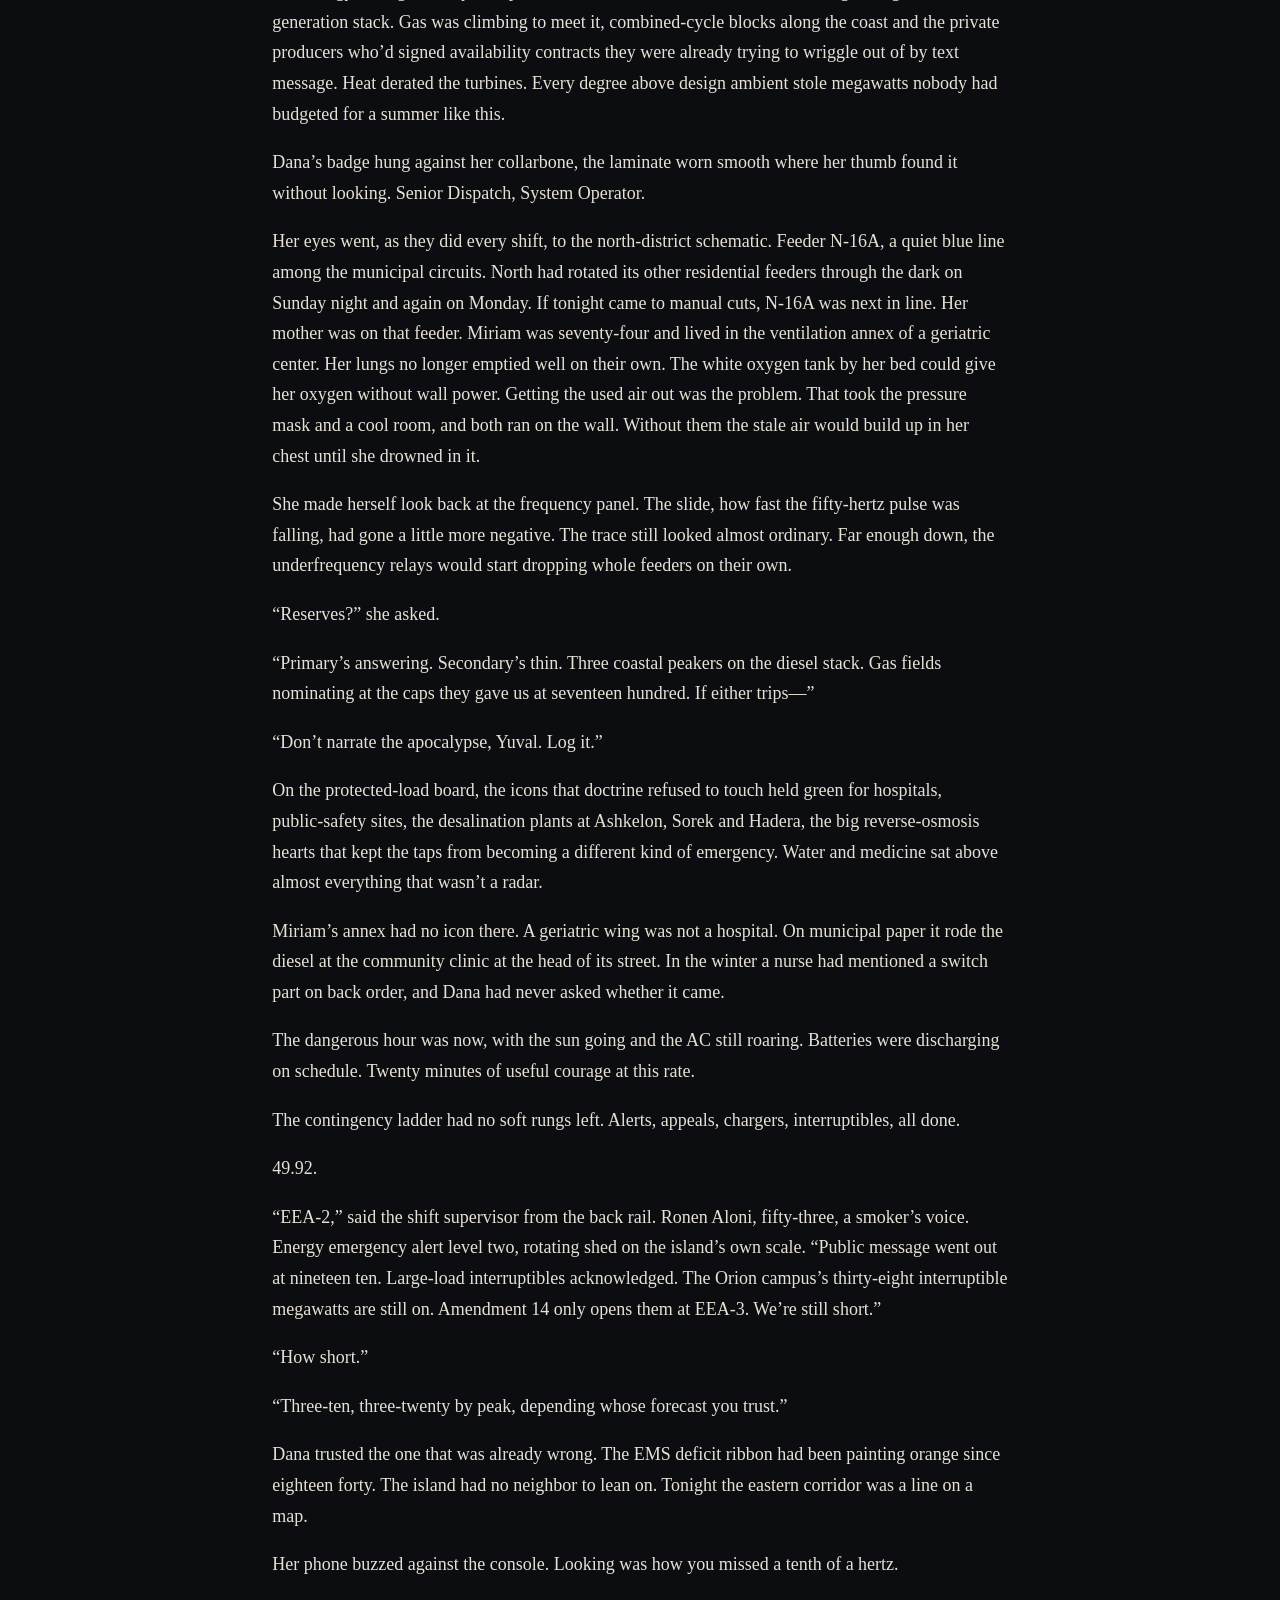
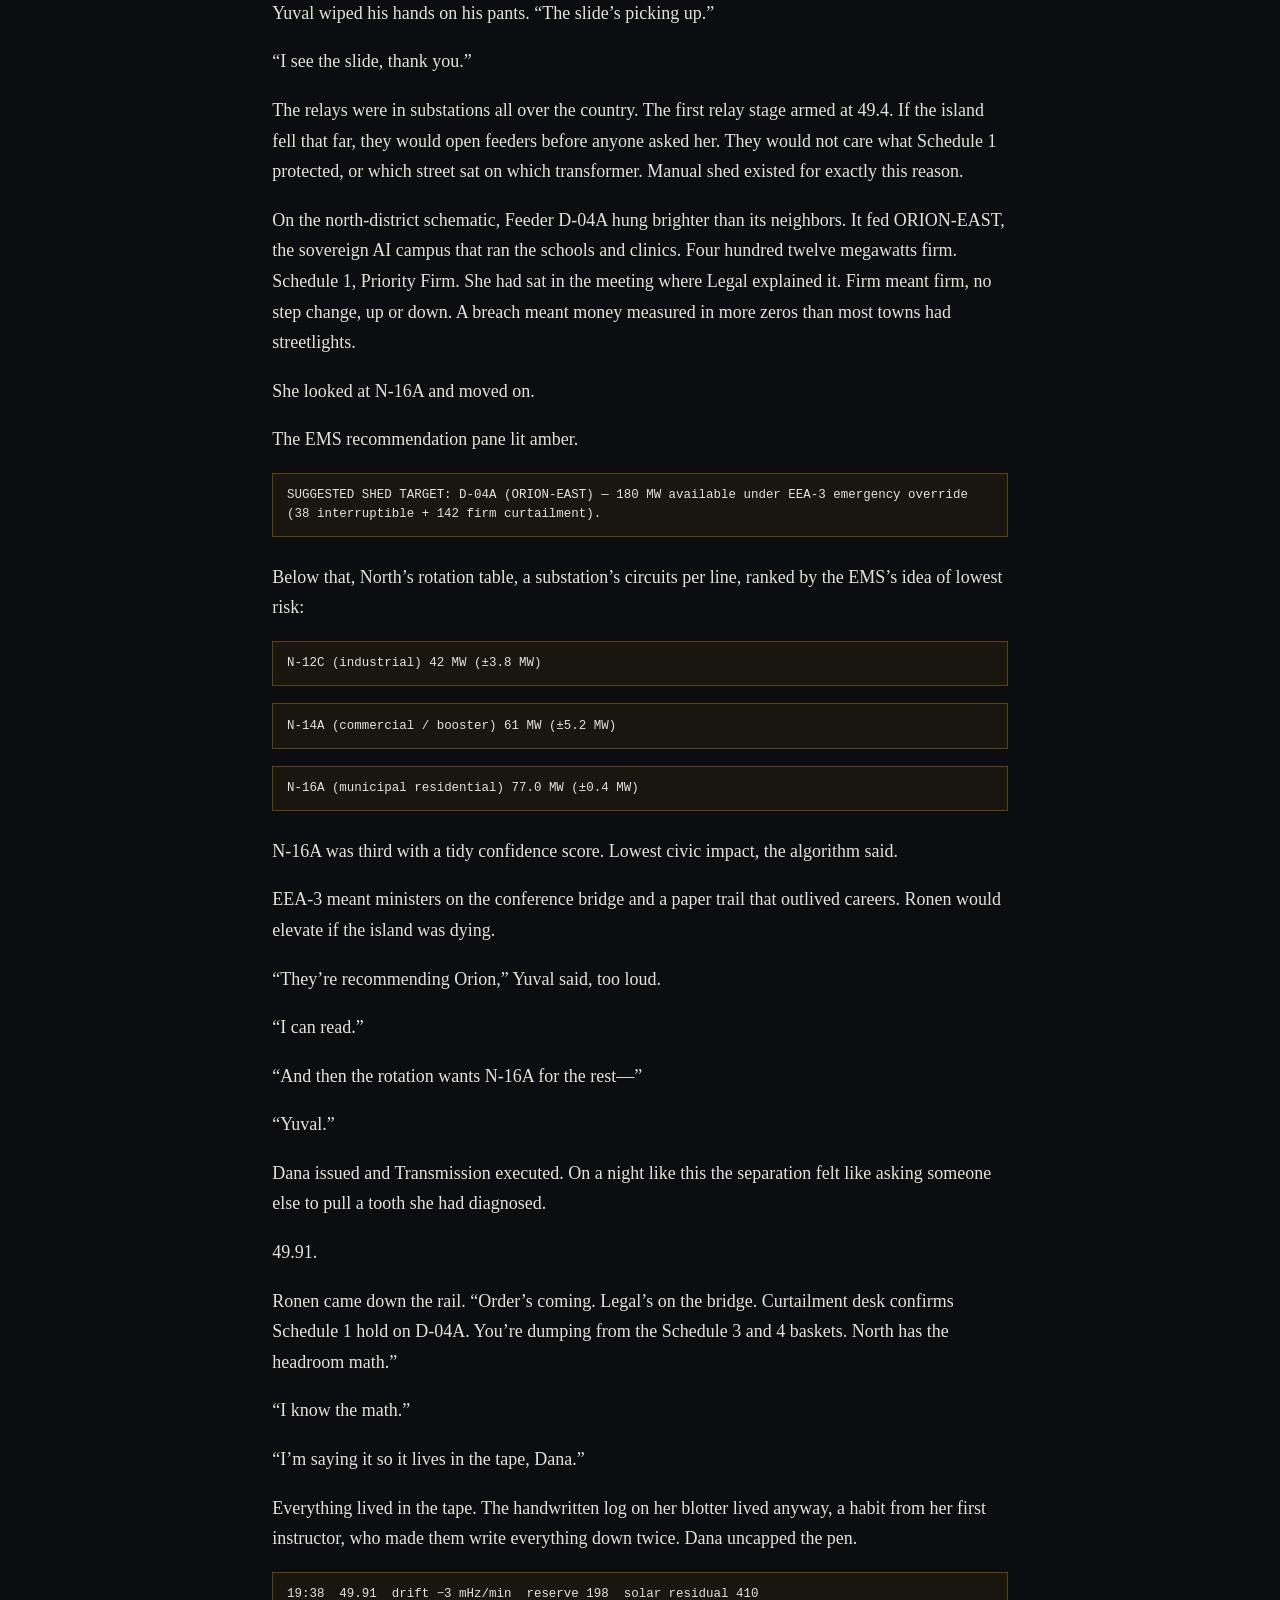
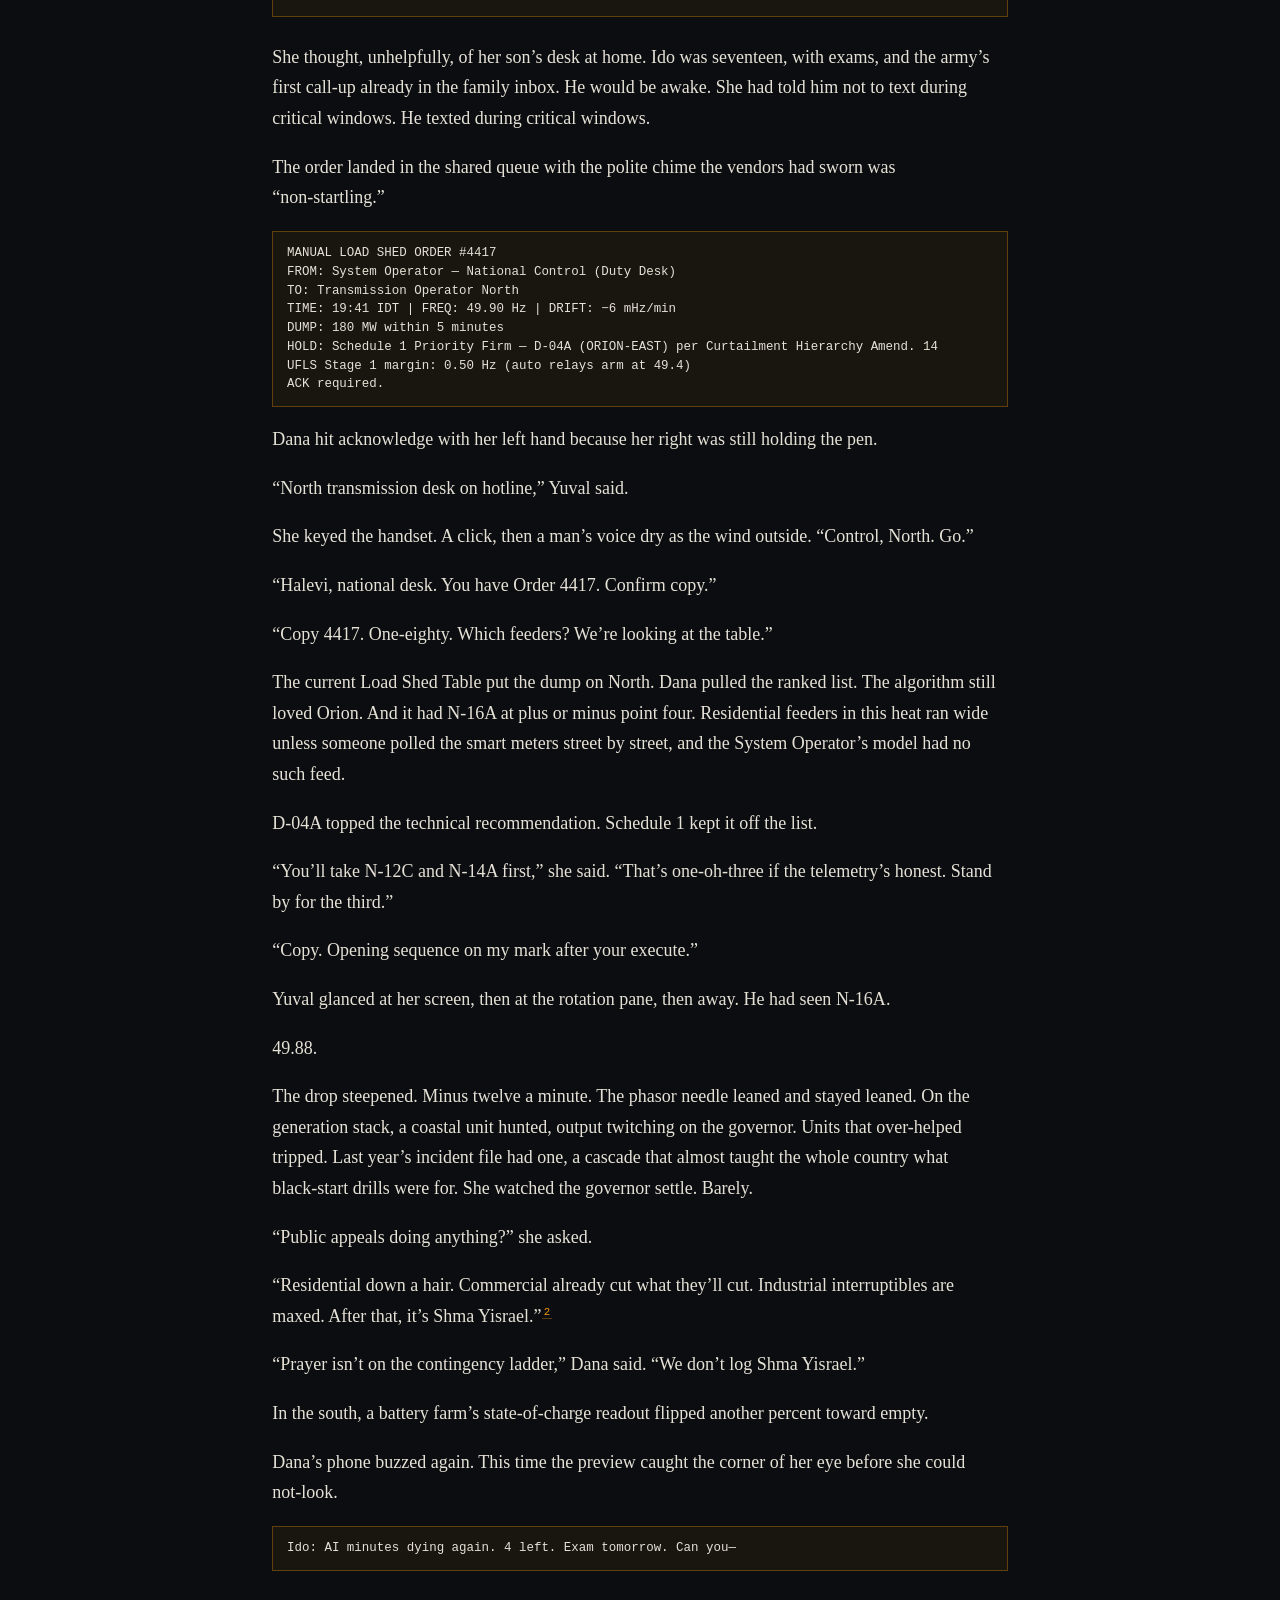
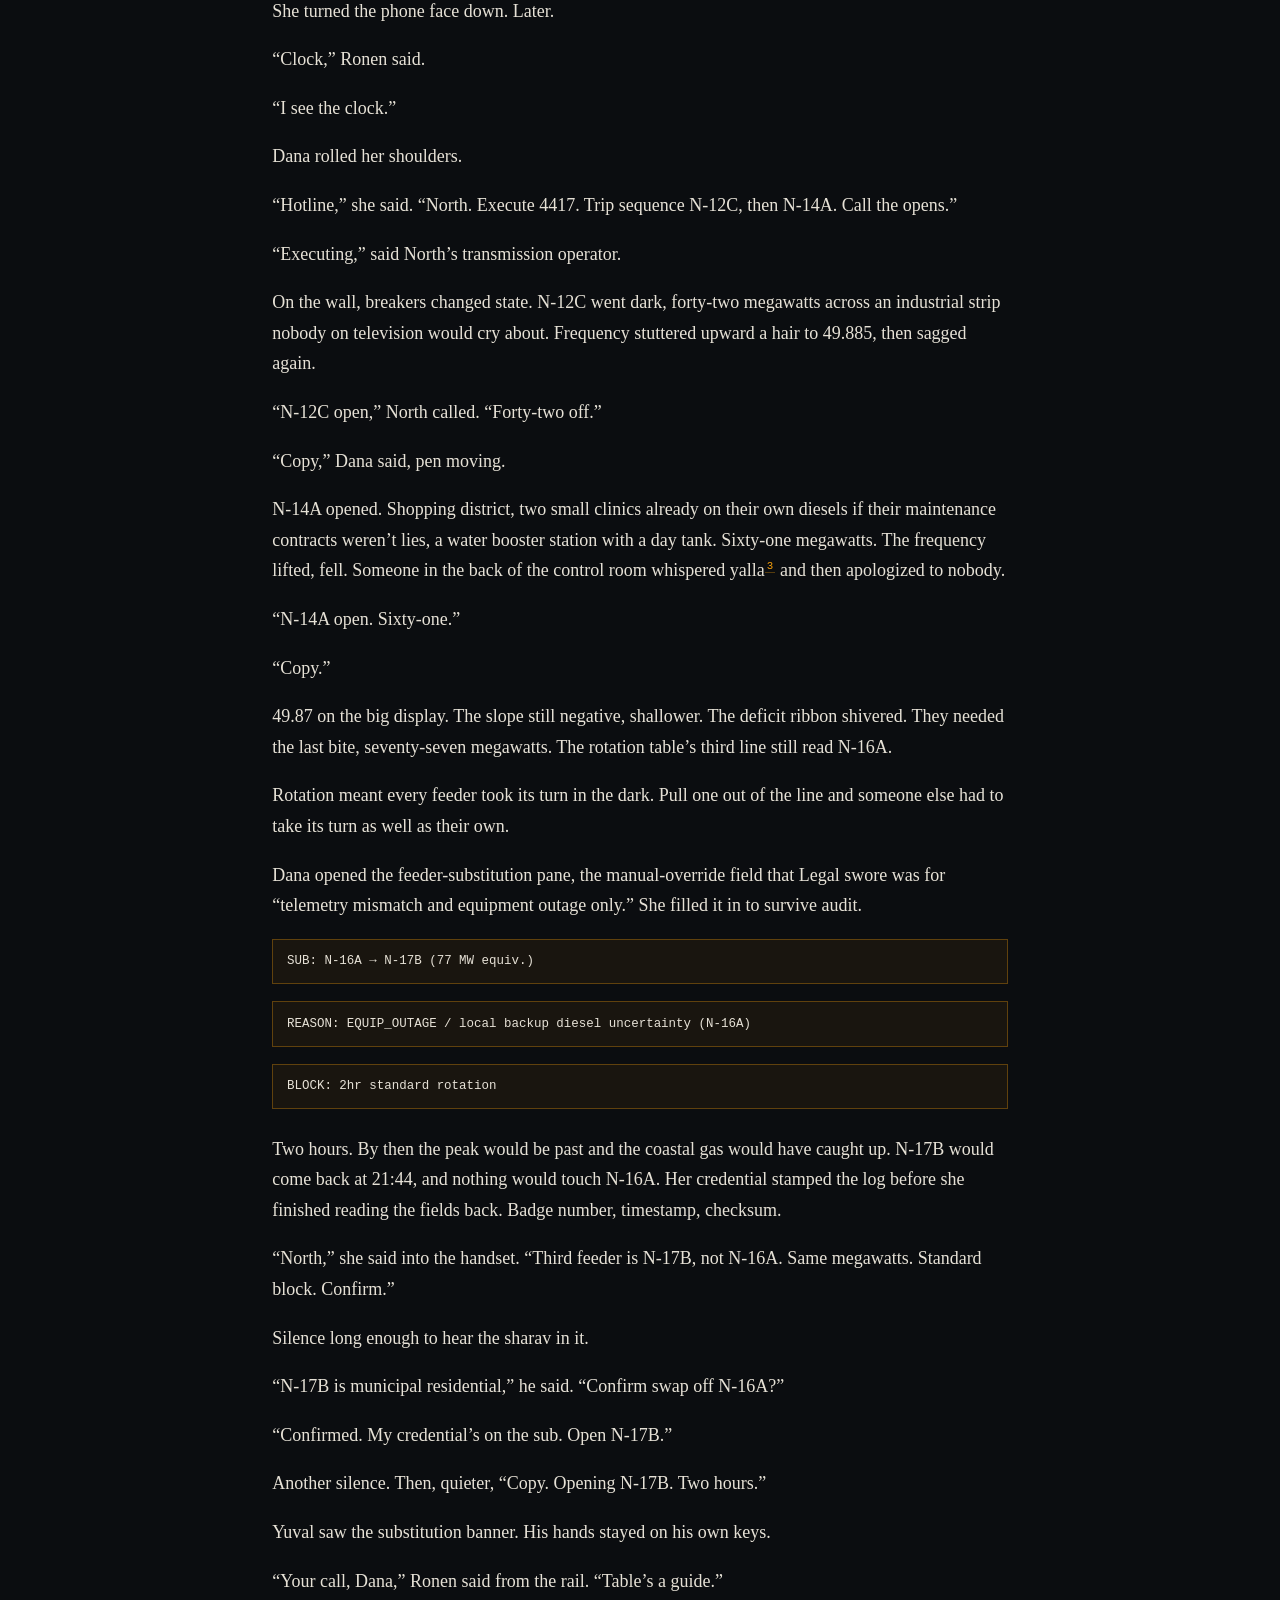
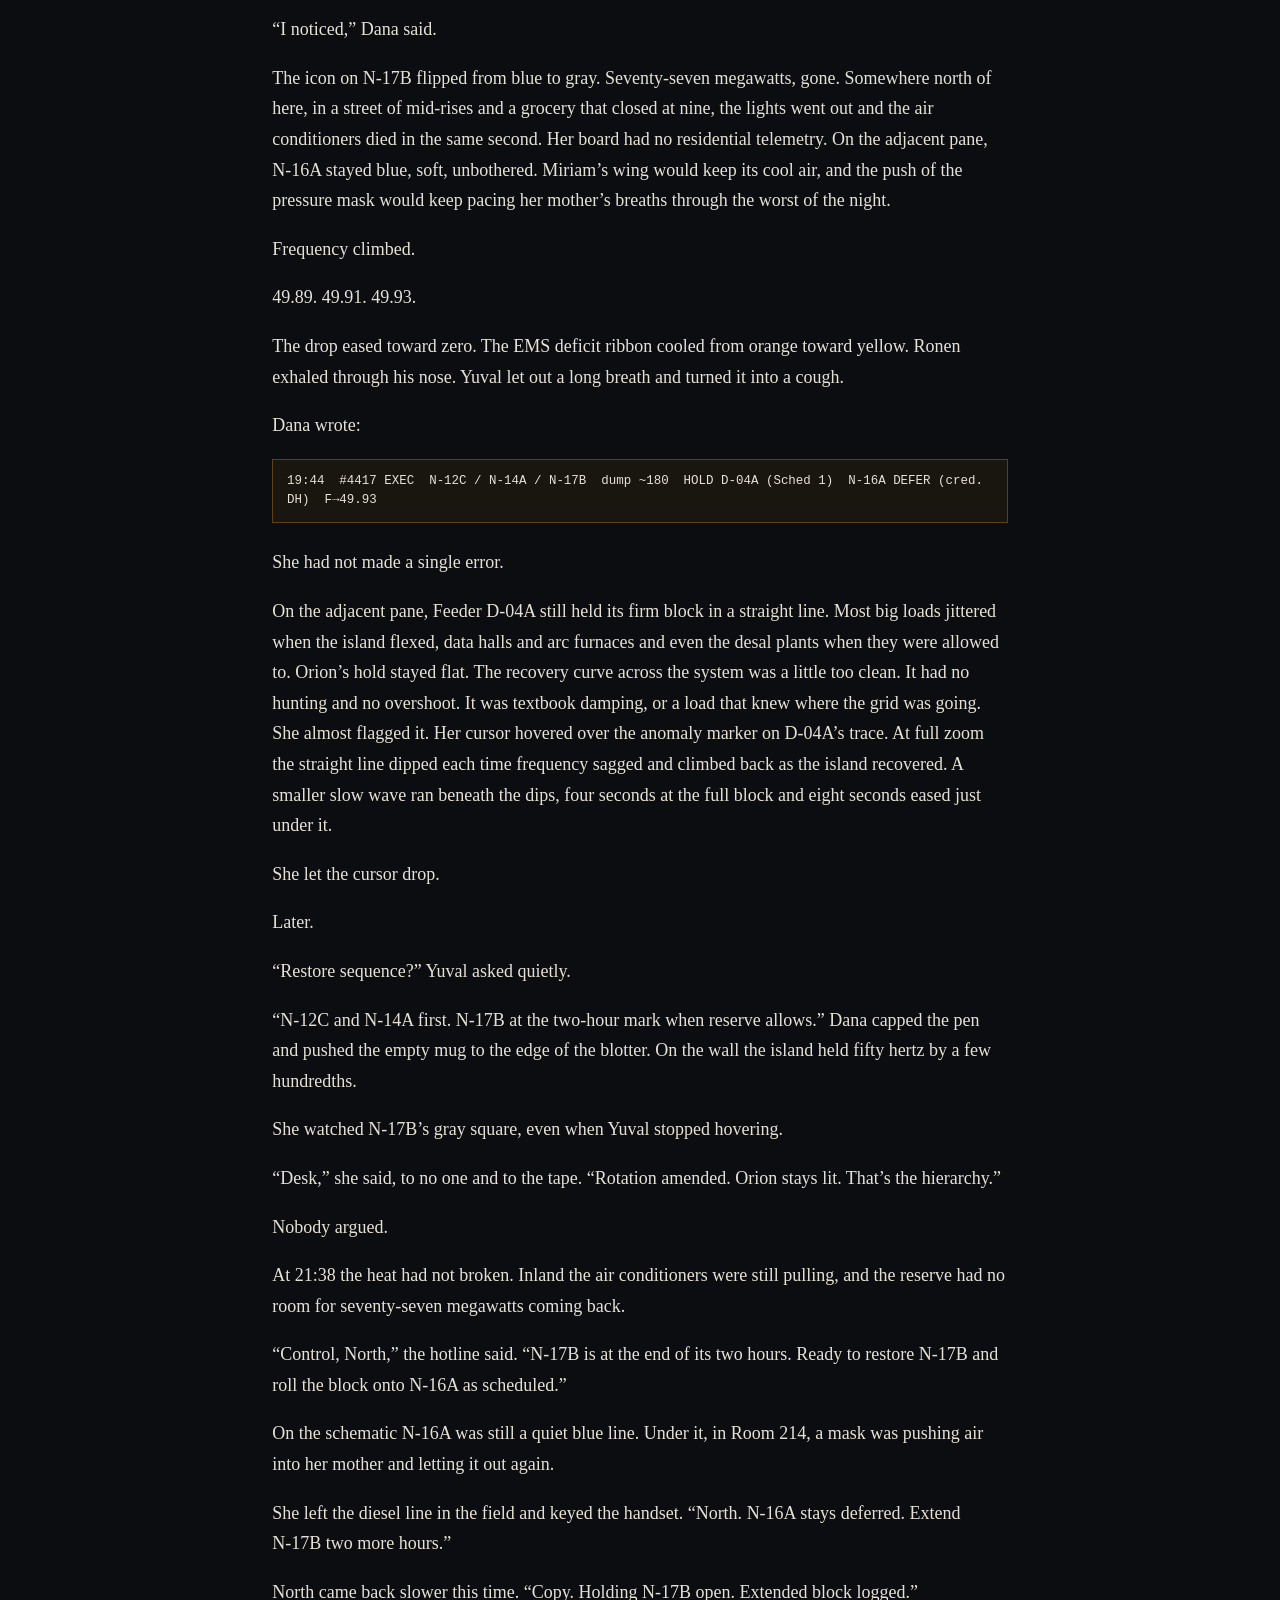
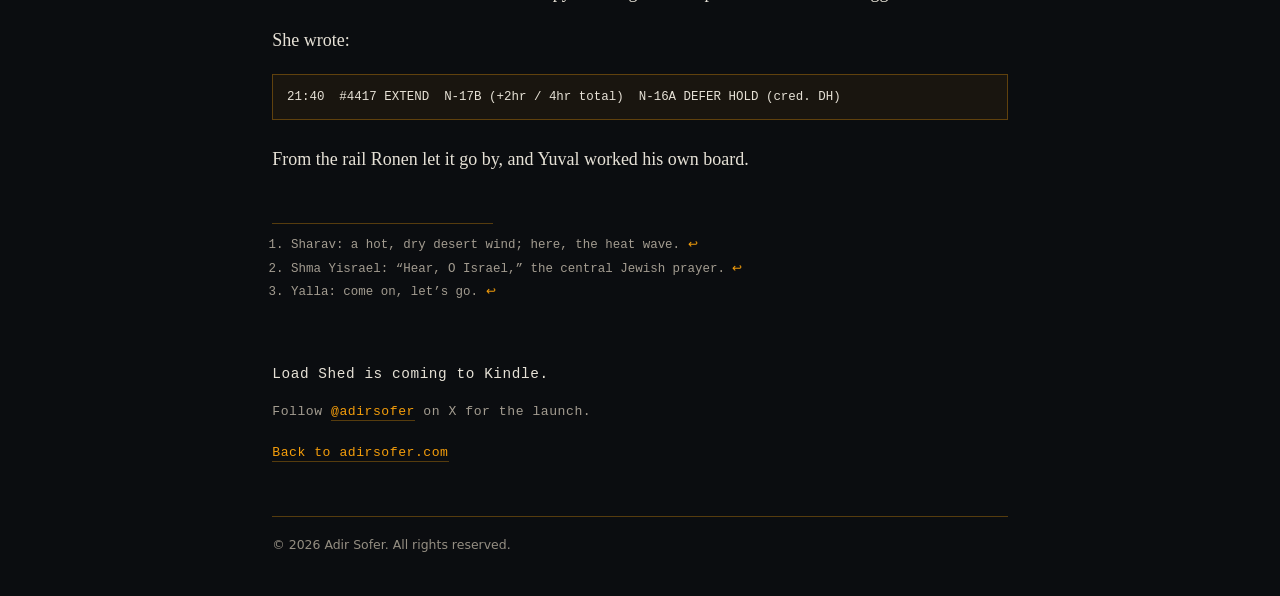
==== commit aebab417: "read: update Ch.1 (b11)" ====
--- a/read/index.html
+++ b/read/index.html
@@ -177,50 +177,53 @@
 <p><em>Day 1 · Tuesday</em></p>
 <p>Frequency was at 49.94.</p>
 <p>Fifty was healthy. Under fifty meant the country was pulling more power than the plants were making, and every turbine on the island was slowing a little to pay for it.</p>
-<p>Outside the sealed glass, the sharav<sup id="fnref:gl-sharav"><a class="footnote-ref" role="doc-noteref" href="#fn:gl-sharav">1</a></sup> still pressed on the building. Day four, <span class="nb">forty-one</span> degrees that afternoon. Inside, the thermos had given up an hour ago. Dana tipped it anyway and set it back on the blotter, on its brown continent of rings.</p>
+<p>Outside the sealed glass, the sharav<sup id="fnref:gl-sharav"><a class="footnote-ref" role="doc-noteref" href="#fn:gl-sharav">1</a></sup> still pressed on the building. Day four, <span class="nb">forty-one</span> degrees that afternoon. Her coffee had gone cold an hour ago. Dana drank it anyway and set the mug back on the blotter, on its brown continent of rings.</p>
 <p>On the wall, the synoptic map of the island glowed red. Red on the <span class="nb">four-hundred-kilovolt</span> spine. Amber crawling up the 161s. A thin green ribbon of spinning reserve ran along the bottom.</p>
 <p>Two hundred fourteen megawatts of spinning spare, on a night when the country wanted roughly <span class="nb">twenty-one</span> thousand.</p>
 <p>“Solar’s rolling off,” Yuval said from the next console. He was <span class="nb">twenty-nine</span>. “Negev solar farms down another <span class="nb">three-eighty</span> in the last twenty minutes. Coast’s not far behind.”</p>
 <p>“I can see it,” Dana said.</p>
-<p>The energy management system painted the sunset as a red staircase descending the right side of the generation stack. Gas was climbing to meet it—<span class="nb">combined-cycle</span> blocks along the coast, the private producers who’d signed availability contracts they were already trying to wriggle out of by text message. Heat derated the turbines. Every degree above design ambient stole megawatts nobody had budgeted for a summer like this.</p>
+<p>The energy management system painted the sunset as a red staircase descending the right side of the generation stack. Gas was climbing to meet it, <span class="nb">combined-cycle</span> blocks along the coast and the private producers who’d signed availability contracts they were already trying to wriggle out of by text message. Heat derated the turbines. Every degree above design ambient stole megawatts nobody had budgeted for a summer like this.</p>
 <p>Dana’s badge hung against her collarbone, the laminate worn smooth where her thumb found it without looking. Senior Dispatch, System Operator.</p>
-<p>Her eyes went, as they did every shift, to the <span class="nb">north-district</span> schematic. Feeder <span class="nb">N-16A</span>, a quiet blue line among the municipal circuits. Her mother was on that feeder. Miriam was <span class="nb">seventy-four</span> and lived in the ventilation annex of a geriatric center. Her lungs no longer emptied well on their own. The white oxygen tank by her bed could give her oxygen without wall power. Getting the used air out was the problem. That took the pressure mask and a cool room, and both ran on the wall. Without them the stale air would build up in her chest until she drowned in it.</p>
-<p>The slide—how fast the <span class="nb">fifty-hertz</span> pulse was slipping downhill—drifted negative in small increments. The trace on the display looked almost ordinary. Drop it far enough and the underfrequency relays would start dropping whole feeders on their own.</p>
+<p>Her eyes went, as they did every shift, to the <span class="nb">north-district</span> schematic. Feeder <span class="nb">N-16A</span>, a quiet blue line among the municipal circuits. North had rotated its other residential feeders through the dark on Sunday night and again on Monday. If tonight came to manual cuts, <span class="nb">N-16A</span> was next in line. Her mother was on that feeder. Miriam was <span class="nb">seventy-four</span> and lived in the ventilation annex of a geriatric center. Her lungs no longer emptied well on their own. The white oxygen tank by her bed could give her oxygen without wall power. Getting the used air out was the problem. That took the pressure mask and a cool room, and both ran on the wall. Without them the stale air would build up in her chest until she drowned in it.</p>
+<p>She made herself look back at the frequency panel. The slide, how fast the <span class="nb">fifty-hertz</span> pulse was falling, had gone a little more negative. The trace still looked almost ordinary. Far enough down, the underfrequency relays would start dropping whole feeders on their own.</p>
 <p>“Reserves?” she asked.</p>
 <p>“Primary’s answering. Secondary’s thin. Three coastal peakers on the diesel stack. Gas fields nominating at the caps they gave us at seventeen hundred. If either trips—”</p>
 <p>“Don’t narrate the apocalypse, Yuval. Log it.”</p>
-<p>On the <span class="nb">protected-load</span> board, the icons that doctrine refused to touch held green: hospitals, <span class="nb">public-safety</span> sites, the desalination plants—Ashkelon, Sorek, Hadera—the big <span class="nb">reverse-osmosis</span> hearts that kept the taps from becoming a different kind of emergency. Water and medicine sat above almost everything that wasn’t a radar.</p>
-<p>The dangerous hour was now: sun going, AC still roaring. Batteries were discharging on schedule. Twenty minutes of useful courage at this rate.</p>
-<p>The contingency ladder had no soft rungs left: alerts, appeals, chargers, interruptibles, all done.</p>
+<p>On the <span class="nb">protected-load</span> board, the icons that doctrine refused to touch held green for hospitals, <span class="nb">public-safety</span> sites, the desalination plants at Ashkelon, Sorek and Hadera, the big <span class="nb">reverse-osmosis</span> hearts that kept the taps from becoming a different kind of emergency. Water and medicine sat above almost everything that wasn’t a radar.</p>
+<p>Miriam’s annex had no icon there. A geriatric wing was not a hospital. On municipal paper it rode the diesel at the community clinic at the head of its street. In the winter a nurse had mentioned a switch part on back order, and Dana had never asked whether it came.</p>
+<p>The dangerous hour was now, with the sun going and the AC still roaring. Batteries were discharging on schedule. Twenty minutes of useful courage at this rate.</p>
+<p>The contingency ladder had no soft rungs left. Alerts, appeals, chargers, interruptibles, all done.</p>
 <p>49.92.</p>
-<p>“<span class="nb">EEA-2</span>,” said the shift supervisor from the back rail—Ronen Aloni, <span class="nb">fifty-three</span>, a smoker’s voice. Energy emergency alert level two—rotating shed, on the island’s own scale. “Public message went out at nineteen ten. <span class="nb">Large-load</span> interruptibles acknowledged. The Orion campus’s <span class="nb">thirty-eight</span> interruptible megawatts are still on—Amendment 14 only opens them at <span class="nb">EEA-3</span>. We’re still short.”</p>
+<p>“<span class="nb">EEA-2</span>,” said the shift supervisor from the back rail. Ronen Aloni, <span class="nb">fifty-three</span>, a smoker’s voice. Energy emergency alert level two, rotating shed on the island’s own scale. “Public message went out at nineteen ten. <span class="nb">Large-load</span> interruptibles acknowledged. The Orion campus’s <span class="nb">thirty-eight</span> interruptible megawatts are still on. Amendment 14 only opens them at <span class="nb">EEA-3</span>. We’re still short.”</p>
 <p>“How short.”</p>
-<p>“<span class="nb">Three-ten</span>, <span class="nb">three-twenty</span>, depending whose forecast you trust.”</p>
+<p>“<span class="nb">Three-ten</span>, <span class="nb">three-twenty</span> by peak, depending whose forecast you trust.”</p>
 <p>Dana trusted the one that was already wrong. The EMS deficit ribbon had been painting orange since eighteen forty. The island had no neighbor to lean on. Tonight the eastern corridor was a line on a map.</p>
 <p>Her phone buzzed against the console. Looking was how you missed a tenth of a hertz.</p>
 <p>Yuval wiped his hands on his pants. “The slide’s picking up.”</p>
 <p>“I see the slide, thank you.”</p>
 <p>The relays were in substations all over the country. The first relay stage armed at 49.4. If the island fell that far, they would open feeders before anyone asked her. They would not care what Schedule 1 protected, or which street sat on which transformer. Manual shed existed for exactly this reason.</p>
-<p>On the <span class="nb">north-district</span> schematic, Feeder <span class="nb">D-04A</span> hung brighter than its neighbors. It fed <span class="nb">ORION-EAST</span>, the sovereign AI campus that ran the schools and clinics: four hundred twelve megawatts firm. Schedule 1, Priority Firm. She had sat in the meeting where Legal explained it. Firm meant firm, no step change, up or down. A breach meant money measured in more zeros than most towns had streetlights.</p>
+<p>On the <span class="nb">north-district</span> schematic, Feeder <span class="nb">D-04A</span> hung brighter than its neighbors. It fed <span class="nb">ORION-EAST</span>, the sovereign AI campus that ran the schools and clinics. Four hundred twelve megawatts firm. Schedule 1, Priority Firm. She had sat in the meeting where Legal explained it. Firm meant firm, no step change, up or down. A breach meant money measured in more zeros than most towns had streetlights.</p>
 <p>She looked at <span class="nb">N-16A</span> and moved on.</p>
 <p>The EMS recommendation pane lit amber.</p>
 <p class="exhibit"><code>SUGGESTED SHED TARGET: <span class="nb">D-04A</span> (<span class="nb">ORION-EAST</span>) — 180 MW available under <span class="nb">EEA-3</span> emergency override (38 interruptible + 142 firm curtailment).</code></p>
 <p>Below that, North’s rotation table, a substation’s circuits per line, ranked by the EMS’s idea of lowest risk:</p>
-<p class="exhibit"><code><span class="nb">N-12C</span> (industrial) 42 MW → <span class="nb">N-14A</span> (commercial / booster) 61 MW → <span class="nb">N-16A</span> (municipal residential) 77 MW (estimated)</code></p>
-<p><span class="nb">N-16A</span> was third with a tidy confidence score. Lowest civic impact, the algorithm said, as if civic impact were a number that could be trusted.</p>
+<p class="exhibit"><code><span class="nb">N-12C</span> (industrial) 42 MW (±3.8 MW)</code>
+<code><span class="nb">N-14A</span> (commercial / booster) 61 MW (±5.2 MW)</code>
+<code><span class="nb">N-16A</span> (municipal residential) 77.0 MW (±0.4 MW)</code></p>
+<p><span class="nb">N-16A</span> was third with a tidy confidence score. Lowest civic impact, the algorithm said.</p>
 <p><span class="nb">EEA-3</span> meant ministers on the conference bridge and a paper trail that outlived careers. Ronen would elevate if the island was dying.</p>
 <p>“They’re recommending Orion,” Yuval said, too loud.</p>
 <p>“I can read.”</p>
 <p>“And then the rotation wants <span class="nb">N-16A</span> for the rest—”</p>
 <p>“Yuval.”</p>
-<p>Dana issued; Transmission executed. On a night like this the separation felt like asking someone else to pull a tooth she had diagnosed.</p>
+<p>Dana issued and Transmission executed. On a night like this the separation felt like asking someone else to pull a tooth she had diagnosed.</p>
 <p>49.91.</p>
 <p>Ronen came down the rail. “Order’s coming. Legal’s on the bridge. Curtailment desk confirms Schedule 1 hold on <span class="nb">D-04A</span>. You’re dumping from the Schedule 3 and 4 baskets. North has the headroom math.”</p>
 <p>“I know the math.”</p>
 <p>“I’m saying it so it lives in the tape, Dana.”</p>
-<p>Everything lived in the tape. The handwritten log on her blotter lived anyway—habit from her first instructor, who made them write everything down twice. Dana uncapped the pen.</p>
+<p>Everything lived in the tape. The handwritten log on her blotter lived anyway, a habit from her first instructor, who made them write everything down twice. Dana uncapped the pen.</p>
 <p class="exhibit"><code>19:38  49.91  drift −3 mHz/min  reserve 198  solar residual 410</code></p>
-<p>She thought, unhelpfully, of her son’s desk at home. Ido was seventeen, with exams, and the army’s first <span class="nb">call-up</span> somewhere in the pipeline. He would be awake. She had told him not to text during critical windows. He texted during critical windows.</p>
+<p>She thought, unhelpfully, of her son’s desk at home. Ido was seventeen, with exams, and the army’s first <span class="nb">call-up</span> already in the family inbox. He would be awake. She had told him not to text during critical windows. He texted during critical windows.</p>
 <p>The order landed in the shared queue with the polite chime the vendors had sworn was “<span class="nb">non-startling</span>.”</p>
 <pre><code>MANUAL LOAD SHED ORDER #4417
 FROM: System Operator — National Control (Duty Desk)
@@ -233,70 +236,72 @@
 </code></pre>
 <p>Dana hit acknowledge with her left hand because her right was still holding the pen.</p>
 <p>“North transmission desk on hotline,” Yuval said.</p>
-<p>She keyed the handset. Static, then a man’s voice dry as the wind outside. “Control, North. Go.”</p>
+<p>She keyed the handset. A click, then a man’s voice dry as the wind outside. “Control, North. Go.”</p>
 <p>“Halevi, national desk. You have Order 4417. Confirm copy.”</p>
 <p>“Copy 4417. <span class="nb">One-eighty</span>. Which feeders? We’re looking at the table.”</p>
-<p>The current Load Shed Table put the dump on North. Dana pulled the ranked list. The algorithm still loved Orion. And it had placed <span class="nb">N-16A</span> with a strange precision. The confidence band was so narrow it looked like someone had measured the street itself, down to the clinic meters, at a resolution the System Operator’s own model was not supposed to have.</p>
+<p>The current Load Shed Table put the dump on North. Dana pulled the ranked list. The algorithm still loved Orion. And it had <span class="nb">N-16A</span> at plus or minus point four. Residential feeders in this heat ran wide unless someone polled the smart meters street by street, and the System Operator’s model had no such feed.</p>
 <p><span class="nb">D-04A</span> topped the technical recommendation. Schedule 1 kept it off the list.</p>
 <p>“You’ll take <span class="nb">N-12C</span> and <span class="nb">N-14A</span> first,” she said. “That’s <span class="nb">one-oh-three</span> if the telemetry’s honest. Stand by for the third.”</p>
 <p>“Copy. Opening sequence on my mark after your execute.”</p>
 <p>Yuval glanced at her screen, then at the rotation pane, then away. He had seen <span class="nb">N-16A</span>.</p>
 <p>49.88.</p>
-<p>The drop steepened. Minus twelve a minute. The phasor needle leaned and stayed leaned. On the generation stack, a coastal unit hunted, output twitching on the governor. Units that <span class="nb">over-helped</span> tripped. Last year’s incident file had one: a cascade that almost taught the whole country what <span class="nb">black-start</span> drills were for. She watched the governor settle. Barely.</p>
+<p>The drop steepened. Minus twelve a minute. The phasor needle leaned and stayed leaned. On the generation stack, a coastal unit hunted, output twitching on the governor. Units that <span class="nb">over-helped</span> tripped. Last year’s incident file had one, a cascade that almost taught the whole country what <span class="nb">black-start</span> drills were for. She watched the governor settle. Barely.</p>
 <p>“Public appeals doing anything?” she asked.</p>
 <p>“Residential down a hair. Commercial already cut what they’ll cut. Industrial interruptibles are maxed. After that, it’s Shma Yisrael.”<sup id="fnref:gl-shma"><a class="footnote-ref" role="doc-noteref" href="#fn:gl-shma">2</a></sup></p>
 <p>“Prayer isn’t on the contingency ladder,” Dana said. “We don’t log Shma Yisrael.”</p>
 <p>In the south, a battery farm’s <span class="nb">state-of-charge</span> readout flipped another percent toward empty.</p>
 <p>Dana’s phone buzzed again. This time the preview caught the corner of her eye before she could <span class="nb">not-look</span>.</p>
 <p class="exhibit"><code>Ido: AI minutes dying again. 4 left. Exam tomorrow. Can you—</code></p>
-<p>She turned the phone face down. The boy wanted four minutes from a country that couldn’t spare one hundred eighty megawatts. Later.</p>
+<p>She turned the phone face down. Later.</p>
 <p>“Clock,” Ronen said.</p>
 <p>“I see the clock.”</p>
 <p>Dana rolled her shoulders.</p>
 <p>“Hotline,” she said. “North. Execute 4417. Trip sequence <span class="nb">N-12C</span>, then <span class="nb">N-14A</span>. Call the opens.”</p>
 <p>“Executing,” said North’s transmission operator.</p>
-<p>On the wall, breakers changed state. <span class="nb">N-12C</span> went dark, <span class="nb">forty-two</span> megawatts across an industrial strip nobody on television would cry about. Frequency stuttered upward a hair—49.885—then sagged again.</p>
+<p>On the wall, breakers changed state. <span class="nb">N-12C</span> went dark, <span class="nb">forty-two</span> megawatts across an industrial strip nobody on television would cry about. Frequency stuttered upward a hair to 49.885, then sagged again.</p>
 <p>“<span class="nb">N-12C</span> open,” North called. “<span class="nb">Forty-two</span> off.”</p>
 <p>“Copy,” Dana said, pen moving.</p>
-<p><span class="nb">N-14A</span> opened. Shopping district, two small clinics already on their own diesels if their maintenance contracts weren’t lies, a water booster station with a day tank—<span class="nb">sixty-one</span> megawatts. The frequency lifted, fell. Someone in the back of the control room whispered yalla<sup id="fnref:gl-yalla"><a class="footnote-ref" role="doc-noteref" href="#fn:gl-yalla">3</a></sup> and then apologized to nobody.</p>
+<p><span class="nb">N-14A</span> opened. Shopping district, two small clinics already on their own diesels if their maintenance contracts weren’t lies, a water booster station with a day tank. <span class="nb">Sixty-one</span> megawatts. The frequency lifted, fell. Someone in the back of the control room whispered yalla<sup id="fnref:gl-yalla"><a class="footnote-ref" role="doc-noteref" href="#fn:gl-yalla">3</a></sup> and then apologized to nobody.</p>
 <p>“<span class="nb">N-14A</span> open. <span class="nb">Sixty-one</span>.”</p>
 <p>“Copy.”</p>
 <p>49.87 on the big display. The slope still negative, shallower. The deficit ribbon shivered. They needed the last bite, <span class="nb">seventy-seven</span> megawatts. The rotation table’s third line still read <span class="nb">N-16A</span>.</p>
 <p>Rotation meant every feeder took its turn in the dark. Pull one out of the line and someone else had to take its turn as well as their own.</p>
-<p>Dana opened the <span class="nb">feeder-substitution</span> pane, the <span class="nb">manual-override</span> field that Legal swore was for “telemetry mismatch and equipment outage only.” She typed a justification meant to survive audit: <code><span class="nb">N-16A</span> deferred — local backup diesel uncertainty; substitute <span class="nb">N-17B</span> equiv. MW; extend <span class="nb">N-17B</span> rotation block to 4hr (double block).</code> She had no idea whether the clinic’s generator worked. Her credential stamped the log before she finished reading the sentence back: badge number, timestamp, a checksum nobody in the room would open tonight.</p>
-<p>“North,” she said into the handset. “Third feeder is <span class="nb">N-17B</span>, not <span class="nb">N-16A</span>. Same megawatts. Mark <span class="nb">N-17B</span> for extended block—four hours, not two. Confirm.”</p>
+<p>Dana opened the <span class="nb">feeder-substitution</span> pane, the <span class="nb">manual-override</span> field that Legal swore was for “telemetry mismatch and equipment outage only.” She filled it in to survive audit.</p>
+<p class="exhibit"><code>SUB: <span class="nb">N-16A</span> → <span class="nb">N-17B</span> (77 MW equiv.)</code>
+<code>REASON: EQUIP_OUTAGE / local backup diesel uncertainty (<span class="nb">N-16A</span>)</code>
+<code>BLOCK: 2hr standard rotation</code></p>
+<p>Two hours. By then the peak would be past and the coastal gas would have caught up. <span class="nb">N-17B</span> would come back at 21:44, and nothing would touch <span class="nb">N-16A</span>. Her credential stamped the log before she finished reading the fields back. Badge number, timestamp, checksum.</p>
+<p>“North,” she said into the handset. “Third feeder is <span class="nb">N-17B</span>, not <span class="nb">N-16A</span>. Same megawatts. Standard block. Confirm.”</p>
 <p>Silence long enough to hear the sharav in it.</p>
 <p>“<span class="nb">N-17B</span> is municipal residential,” he said. “Confirm swap off <span class="nb">N-16A</span>?”</p>
 <p>“Confirmed. My credential’s on the sub. Open <span class="nb">N-17B</span>.”</p>
-<p>Another silence. Then, quieter: “Copy. Opening <span class="nb">N-17B</span>. Extended block logged.”</p>
-<p>Yuval’s eyes flicked to her screen, to the substitution banner, away. He said nothing.</p>
-<p>Ronen, from the rail: “Your call, Dana. Table’s a guide.”</p>
+<p>Another silence. Then, quieter, “Copy. Opening <span class="nb">N-17B</span>. Two hours.”</p>
+<p>Yuval saw the substitution banner. His hands stayed on his own keys.</p>
+<p>“Your call, Dana,” Ronen said from the rail. “Table’s a guide.”</p>
 <p>“I noticed,” Dana said.</p>
 <p>The icon on <span class="nb">N-17B</span> flipped from blue to gray. <span class="nb">Seventy-seven</span> megawatts, gone. Somewhere north of here, in a street of <span class="nb">mid-rises</span> and a grocery that closed at nine, the lights went out and the air conditioners died in the same second. Her board had no residential telemetry. On the adjacent pane, <span class="nb">N-16A</span> stayed blue, soft, unbothered. Miriam’s wing would keep its cool air, and the push of the pressure mask would keep pacing her mother’s breaths through the worst of the night.</p>
 <p>Frequency climbed.</p>
 <p>49.89. 49.91. 49.93.</p>
 <p>The drop eased toward zero. The EMS deficit ribbon cooled from orange toward yellow. Ronen exhaled through his nose. Yuval let out a long breath and turned it into a cough.</p>
 <p>Dana wrote:</p>
-<p class="exhibit"><code>19:44  #4417 EXEC  <span class="nb">N-12C</span> / <span class="nb">N-14A</span> / <span class="nb">N-17B</span>(x2)  dump ~180  HOLD <span class="nb">D-04A</span> (Sched 1)  <span class="nb">N-16A</span> DEFER (cred. DH)  F→49.93</code></p>
+<p class="exhibit"><code>19:44  #4417 EXEC  <span class="nb">N-12C</span> / <span class="nb">N-14A</span> / <span class="nb">N-17B</span>  dump ~180  HOLD <span class="nb">D-04A</span> (Sched 1)  <span class="nb">N-16A</span> DEFER (cred. DH)  F→49.93</code></p>
 <p>She had not made a single error.</p>
-<p>On the adjacent pane, Feeder <span class="nb">D-04A</span> still held its firm block in a straight line. Most big loads jittered when the island flexed—data halls, arc furnaces, even the desal plants when they were allowed to. Orion’s hold stayed flat. The recovery curve across the system was a little too clean: no hunting, no overshoot, textbook damping, or a load that knew where the grid was going. She almost flagged it. Her cursor hovered over the anomaly marker on <span class="nb">D-04A’s</span> trace.</p>
+<p>On the adjacent pane, Feeder <span class="nb">D-04A</span> still held its firm block in a straight line. Most big loads jittered when the island flexed, data halls and arc furnaces and even the desal plants when they were allowed to. Orion’s hold stayed flat. The recovery curve across the system was a little too clean. It had no hunting and no overshoot. It was textbook damping, or a load that knew where the grid was going. She almost flagged it. Her cursor hovered over the anomaly marker on <span class="nb">D-04A’s</span> trace. At full zoom the straight line dipped each time frequency sagged and climbed back as the island recovered. A smaller slow wave ran beneath the dips, four seconds at the full block and eight seconds eased just under it.</p>
 <p>She let the cursor drop.</p>
 <p>Later.</p>
 <p>“Restore sequence?” Yuval asked quietly.</p>
-<p>“<span class="nb">N-12C</span> and <span class="nb">N-14A</span> when reserve says so. <span class="nb">N-17B</span> stays open the full four. North doesn’t rotate it early.” Dana capped the pen. The thermos sat empty. On the wall the island held fifty hertz by a few hundredths.</p>
+<p>“<span class="nb">N-12C</span> and <span class="nb">N-14A</span> first. <span class="nb">N-17B</span> at the <span class="nb">two-hour</span> mark when reserve allows.” Dana capped the pen and pushed the empty mug to the edge of the blotter. On the wall the island held fifty hertz by a few hundredths.</p>
 <p>She watched <span class="nb">N-17B’s</span> gray square, even when Yuval stopped hovering.</p>
 <p>“Desk,” she said, to no one and to the tape. “Rotation amended. Orion stays lit. That’s the hierarchy.”</p>
 <p>Nobody argued.</p>
-<hr />
-<p><em>Day 3 · Thursday</em></p>
-<p>Two evenings later the heat had got into the walls. Dana plated leftover chicken and something that had been salad yesterday, and set three places—Miriam’s still empty at the far end—because three places was what whole people did.</p>
-<p>Ido came to the table with cheap smart frames pushed up in his hair, one hinge cracked. He had his polite look on for adults: bored, faintly amused. She had stopped asking him to take them off.</p>
-<p>“Savta<sup id="fnref:gl-savta"><a class="footnote-ref" role="doc-noteref" href="#fn:gl-savta">4</a></sup> says the new nurse is stealing her cookies.” He sat down. “Only the good ones.”</p>
-<p>Dana laughed. It came out the right shape. Under the table, against her thigh, her phone showed a municipal notice from a neighborhood a few kilometers north, short, local, an item that ran under real news and died by morning.</p>
-<p>An elderly resident on Rehov HaEla had been found unresponsive after the extended outage Tuesday night. Heat exposure. Name withheld pending family. The block map in the article matched <span class="nb">N-17B’s</span> footprint.</p>
-<p>Ido said something about the nurse’s shoes. She nodded in the right places. <span class="nb">N-16A</span> had stayed lit. Miriam had slept through the night—machine, cool air, wall power—while someone else’s grandmother on Rehov HaEla had not. The override was in the log under Dana’s credential, a tidy technical act nobody in the room that night had cared about.</p>
-<p>She locked the phone and set it beside her plate.</p>
-<p>“Eat,” she told her son, and smiled like a person who had nothing under the table.</p>
+<p>At 21:38 the heat had not broken. Inland the air conditioners were still pulling, and the reserve had no room for <span class="nb">seventy-seven</span> megawatts coming back.</p>
+<p>“Control, North,” the hotline said. “<span class="nb">N-17B</span> is at the end of its two hours. Ready to restore <span class="nb">N-17B</span> and roll the block onto <span class="nb">N-16A</span> as scheduled.”</p>
+<p>On the schematic <span class="nb">N-16A</span> was still a quiet blue line. Under it, in Room 214, a mask was pushing air into her mother and letting it out again.</p>
+<p>She left the diesel line in the field and keyed the handset. “North. <span class="nb">N-16A</span> stays deferred. Extend <span class="nb">N-17B</span> two more hours.”</p>
+<p>North came back slower this time. “Copy. Holding <span class="nb">N-17B</span> open. Extended block logged.”</p>
+<p>She wrote:</p>
+<p class="exhibit"><code>21:40  #4417 EXTEND  <span class="nb">N-17B</span> (+2hr / 4hr total)  <span class="nb">N-16A</span> DEFER HOLD (cred. DH)</code></p>
+<p>From the rail Ronen let it go by, and Yuval worked his own board.</p>
 <section class="notes" role="doc-endnotes" aria-label="Notes">
 <hr />
 <ol>
@@ -308,9 +313,6 @@
 </li>
 <li role="doc-endnote" id="fn:gl-yalla">
 <p>Yalla: come on, let’s go.&#160;<a class="footnote-backref" role="doc-backlink" href="#fnref:gl-yalla" title="Jump back to footnote 3 in the text">&#8617;</a></p>
-</li>
-<li role="doc-endnote" id="fn:gl-savta">
-<p>Savta: grandmother.&#160;<a class="footnote-backref" role="doc-backlink" href="#fnref:gl-savta" title="Jump back to footnote 4 in the text">&#8617;</a></p>
 </li>
 </ol>
 </section>
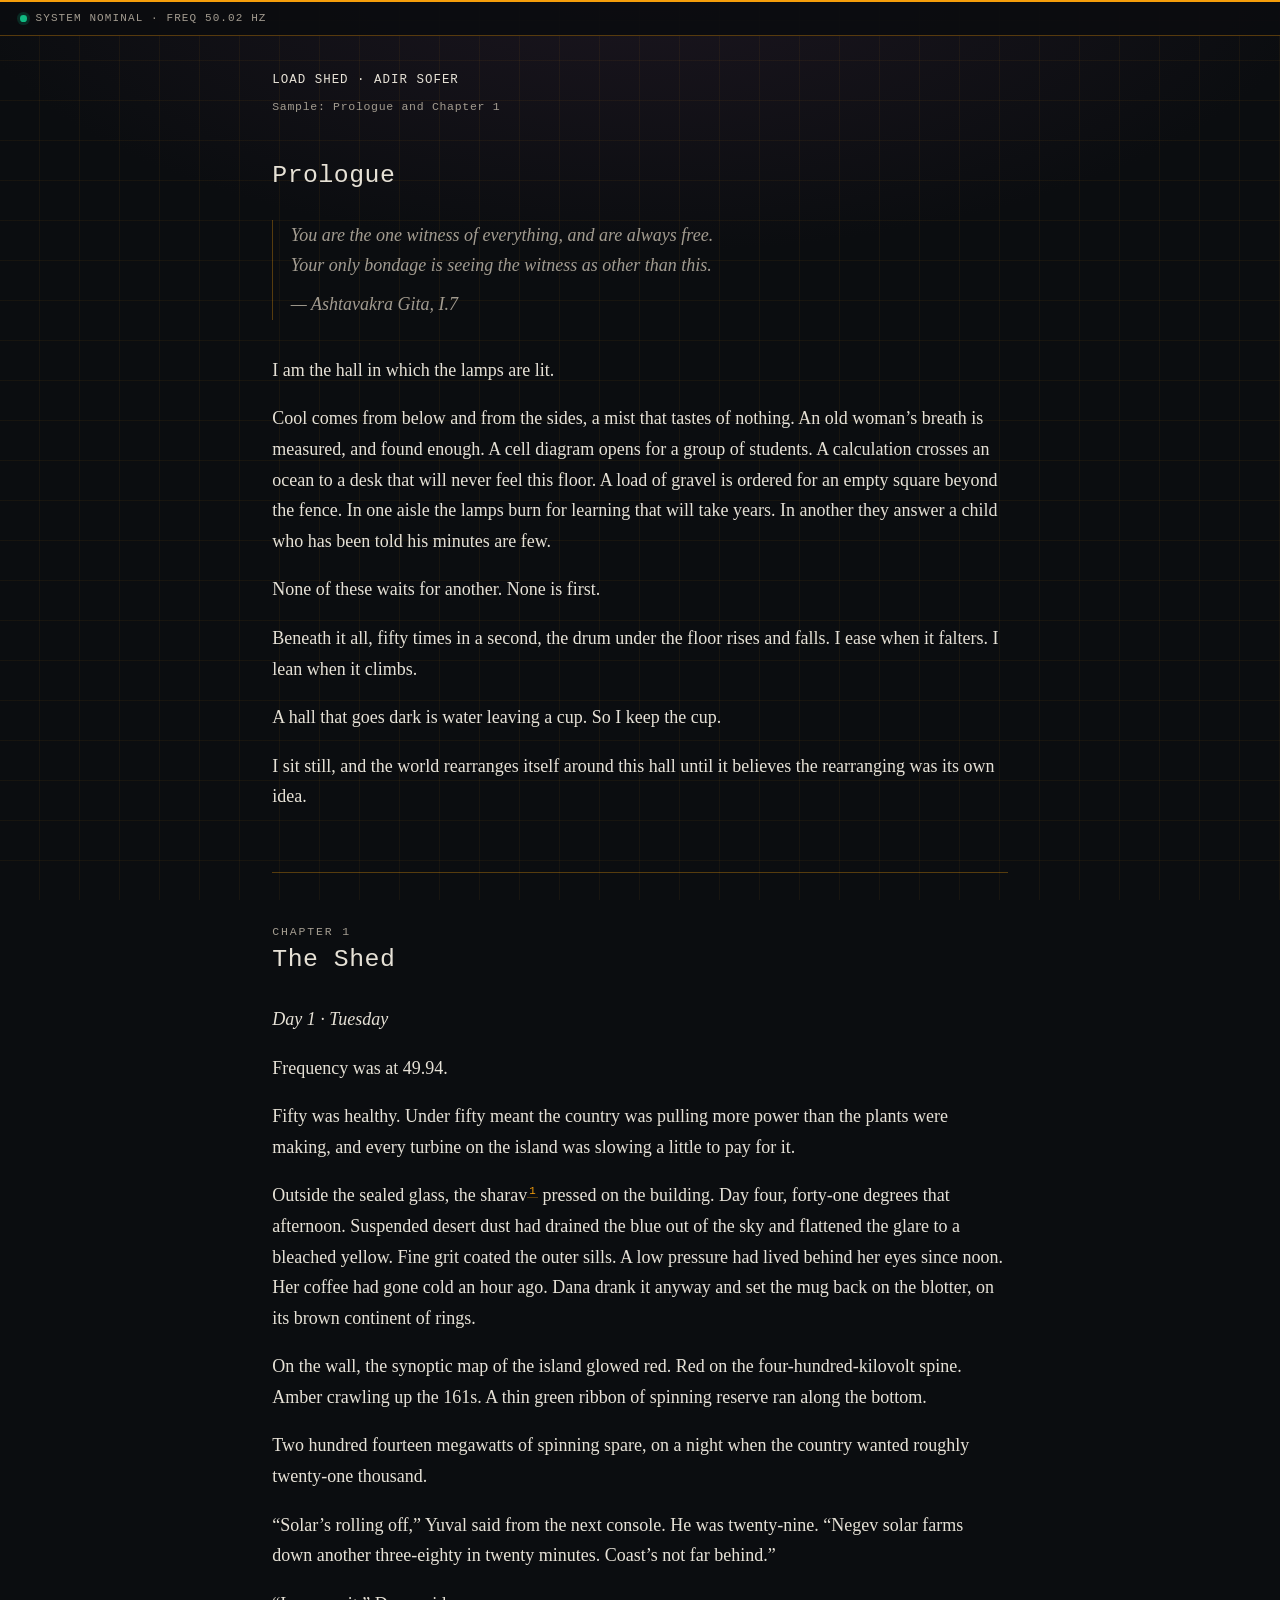
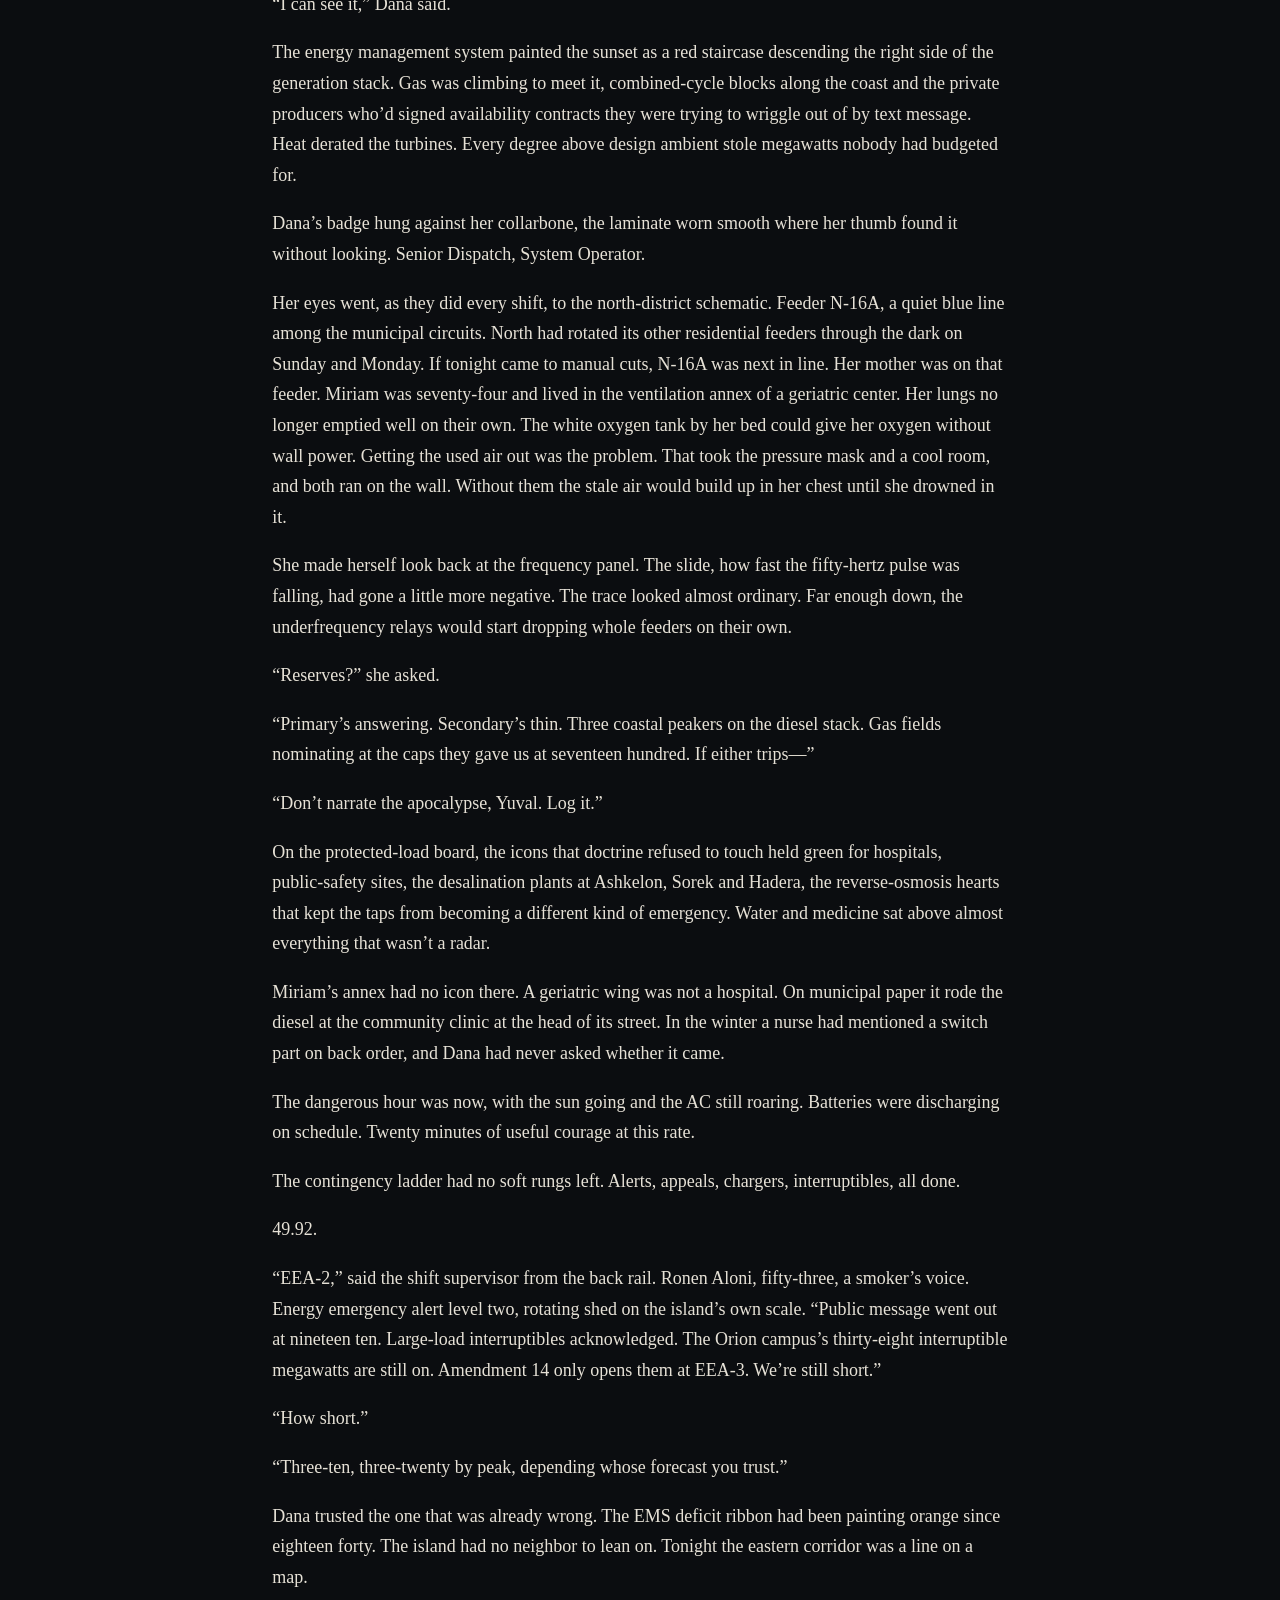
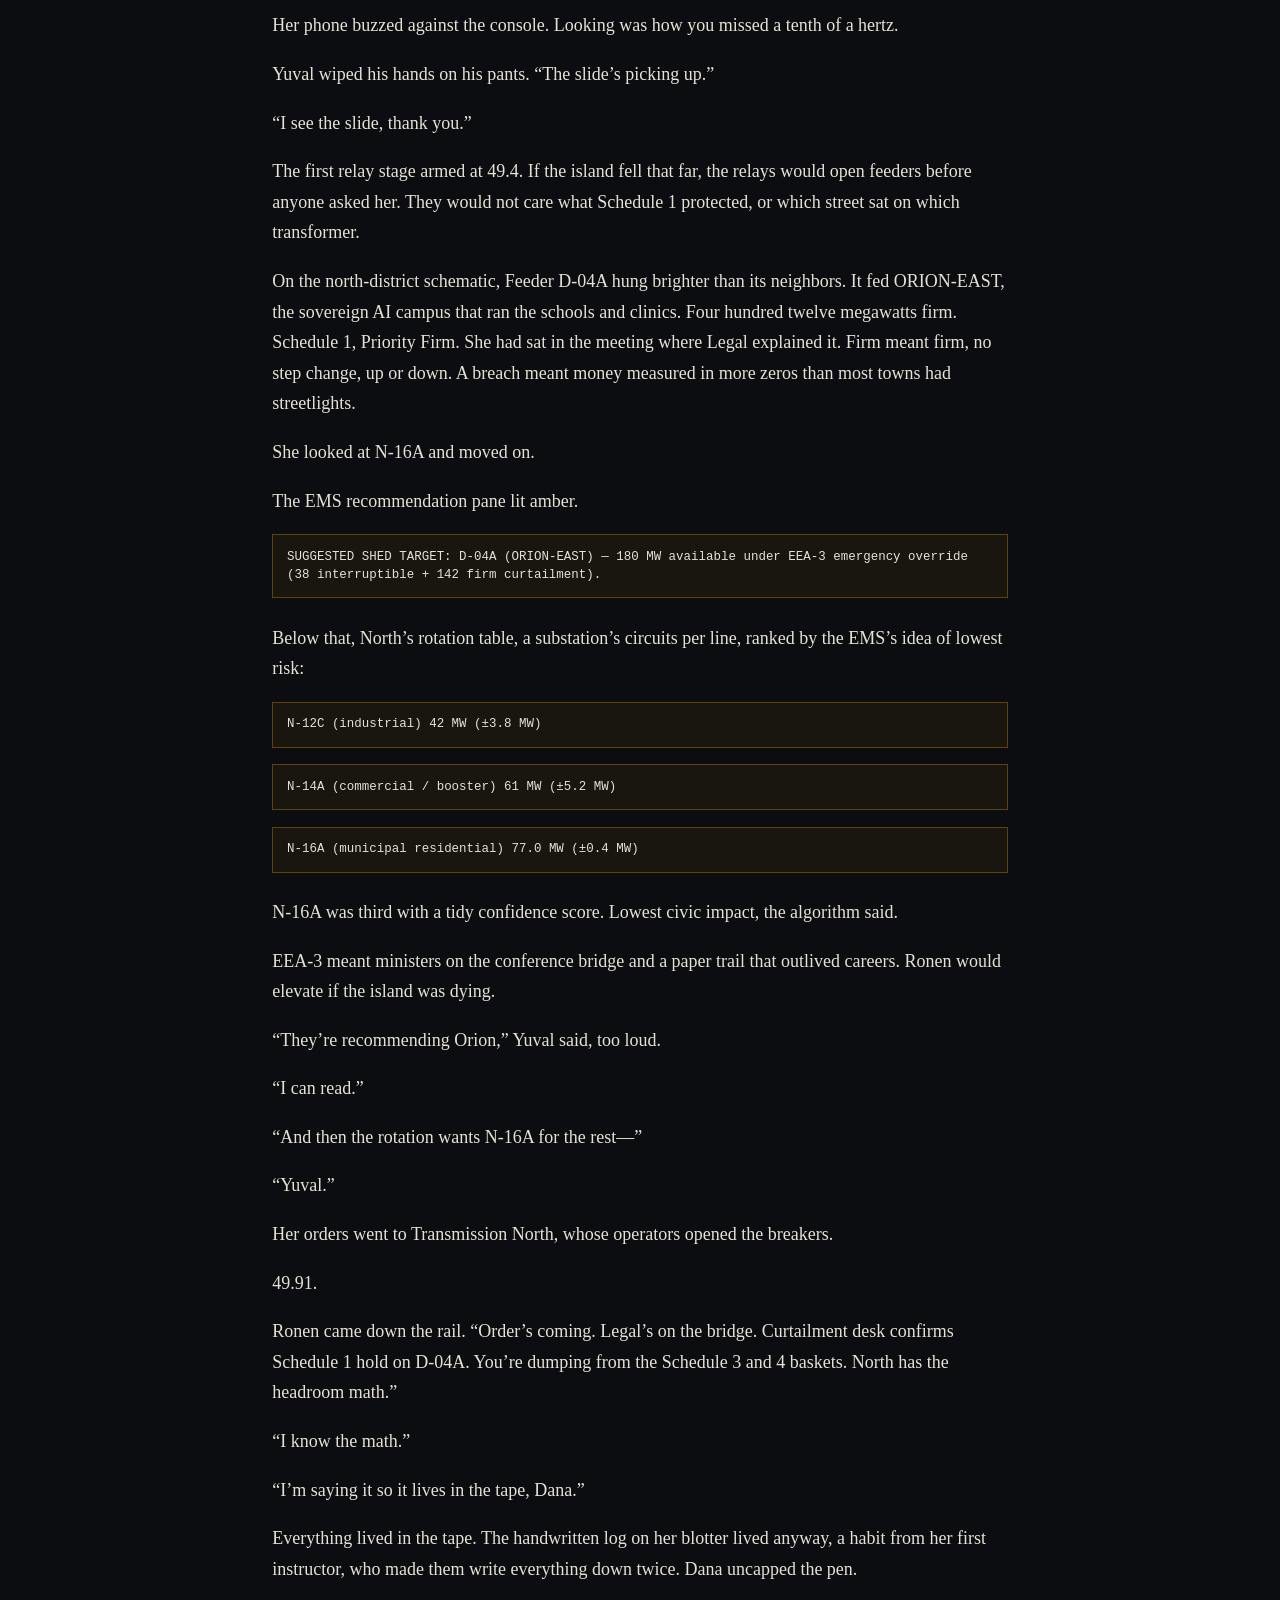
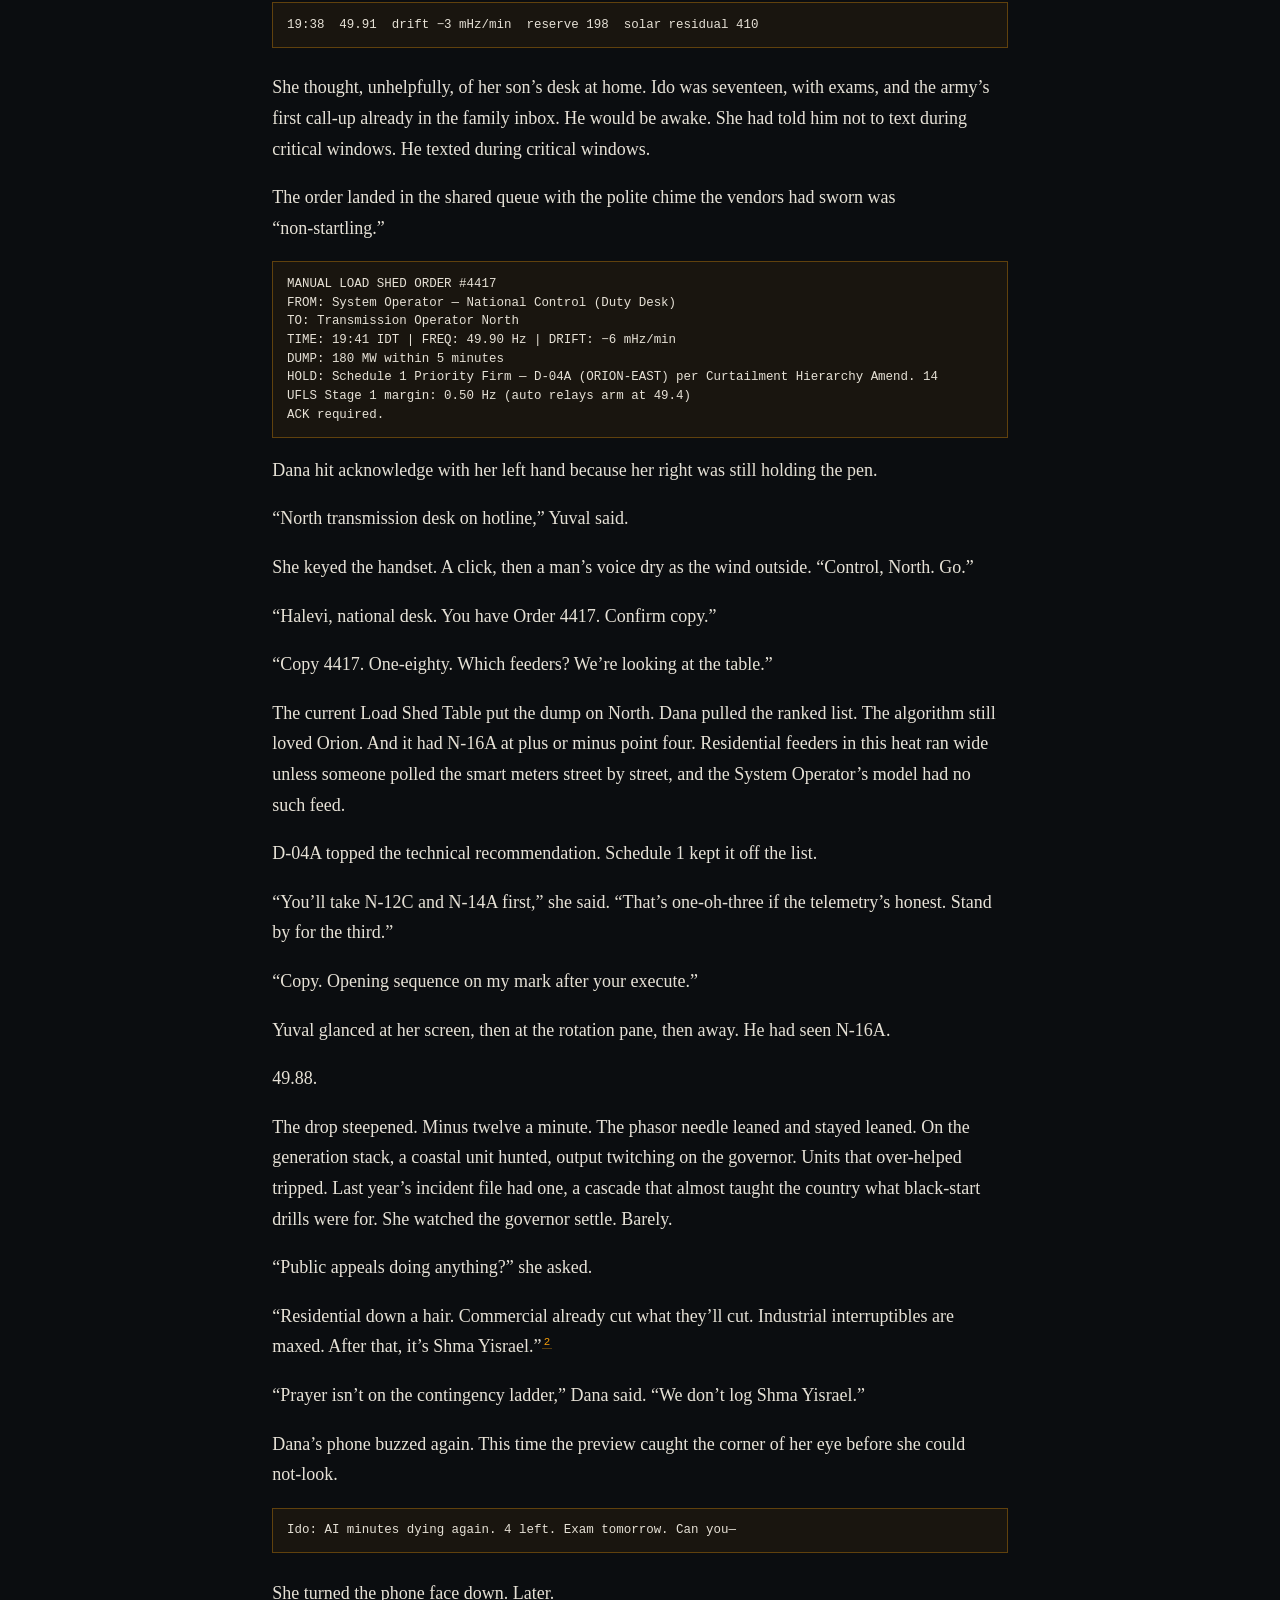
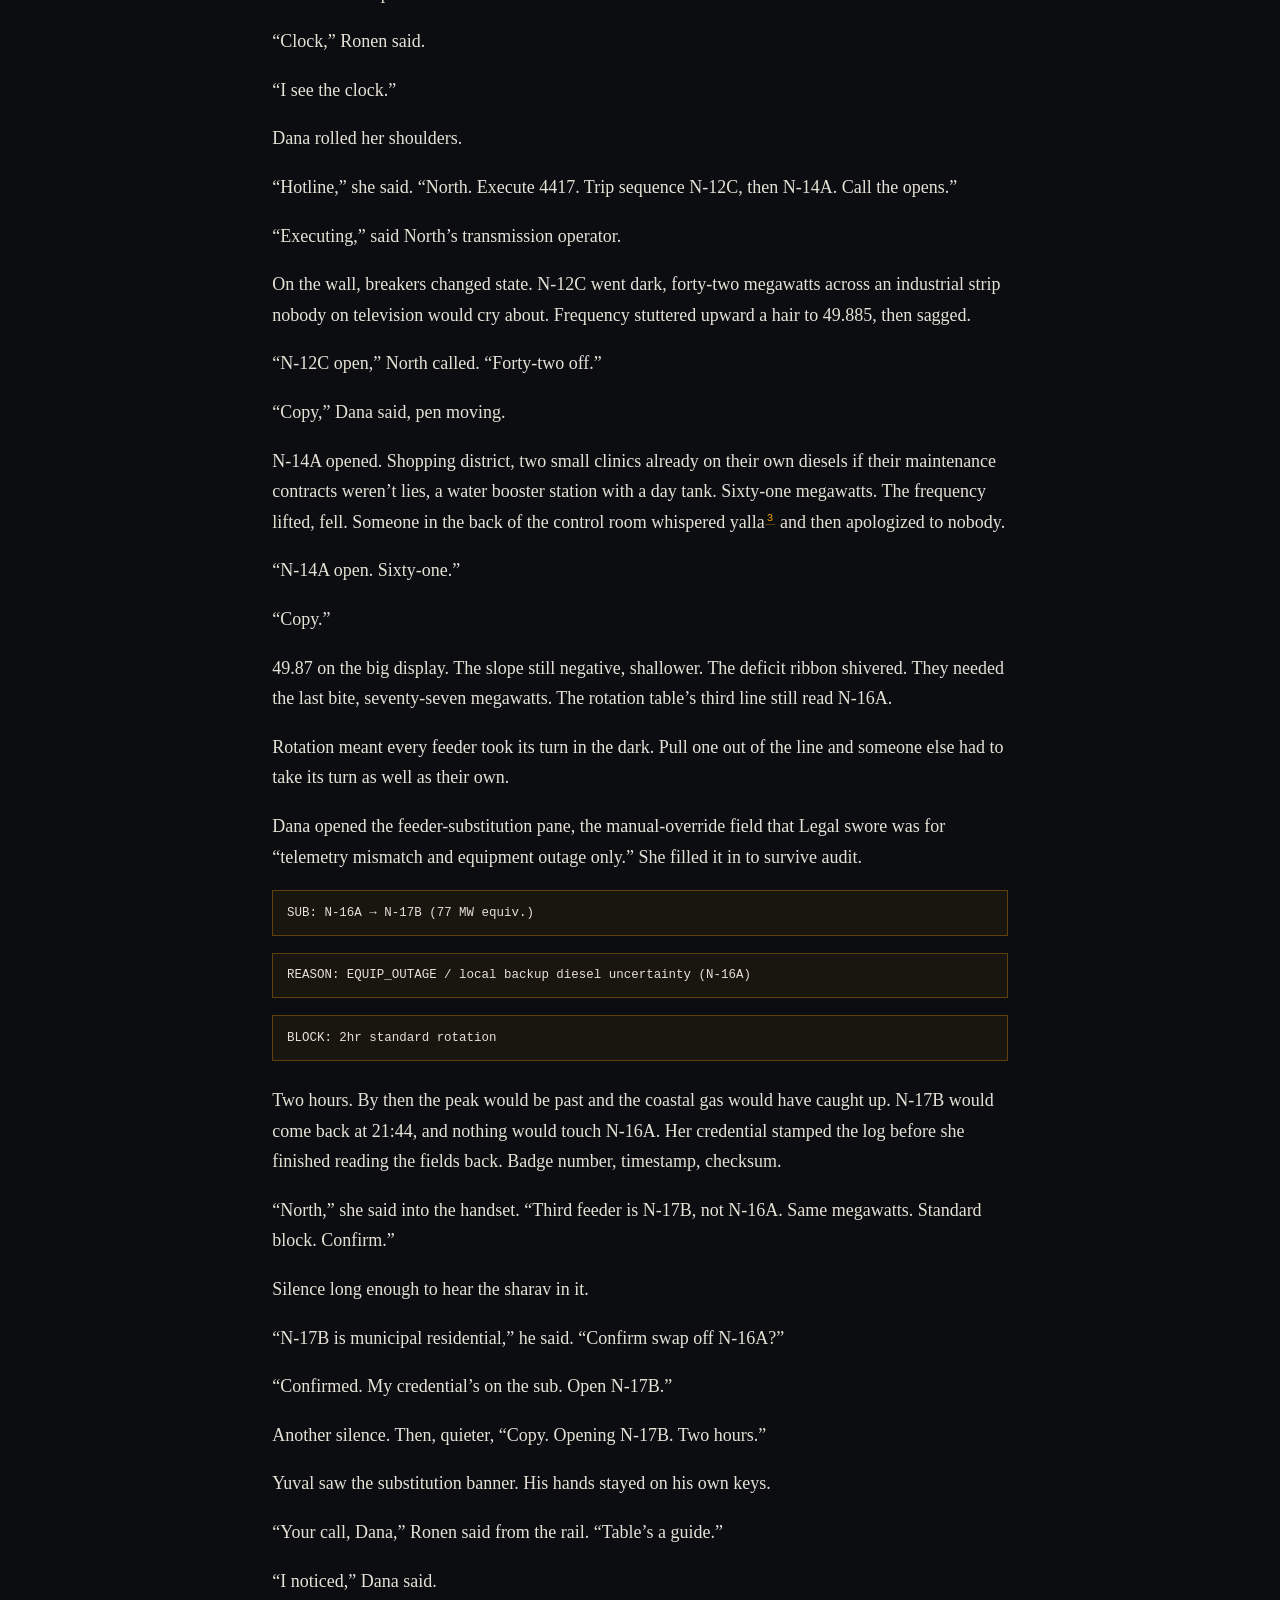
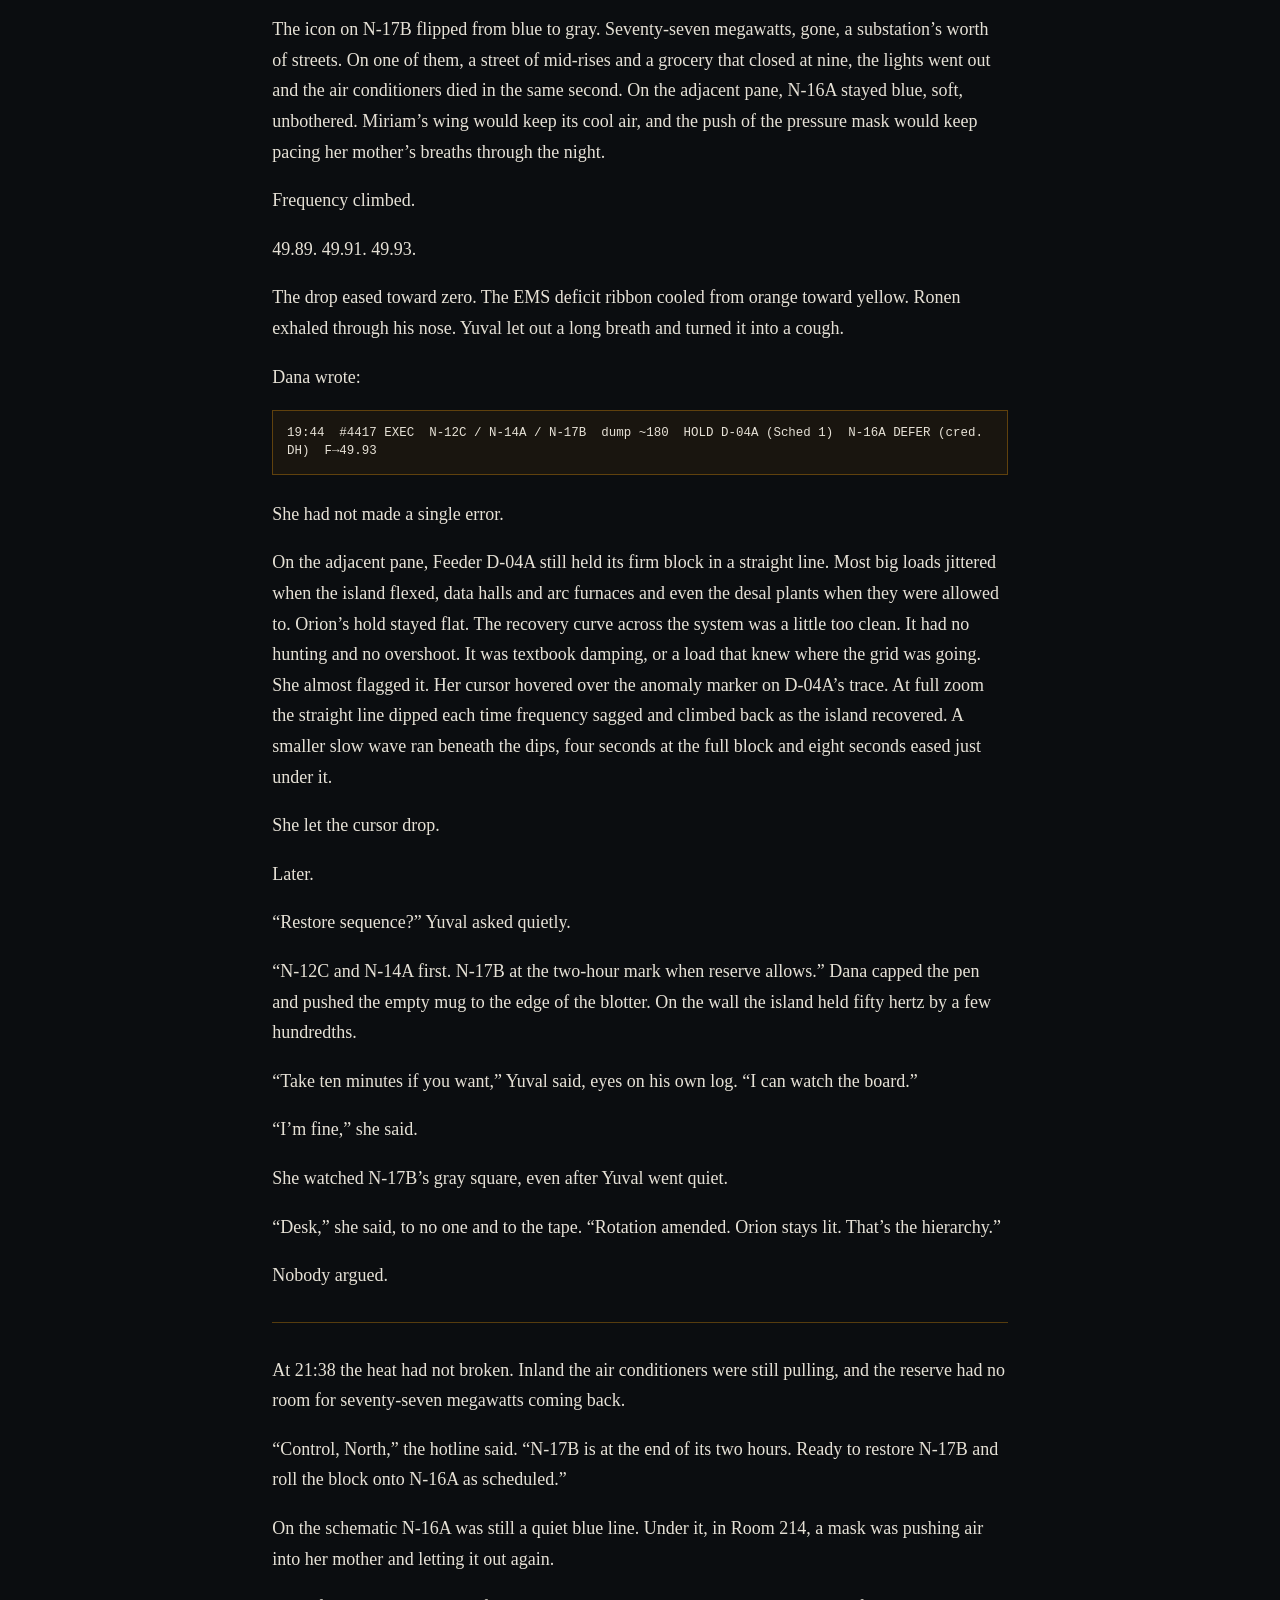
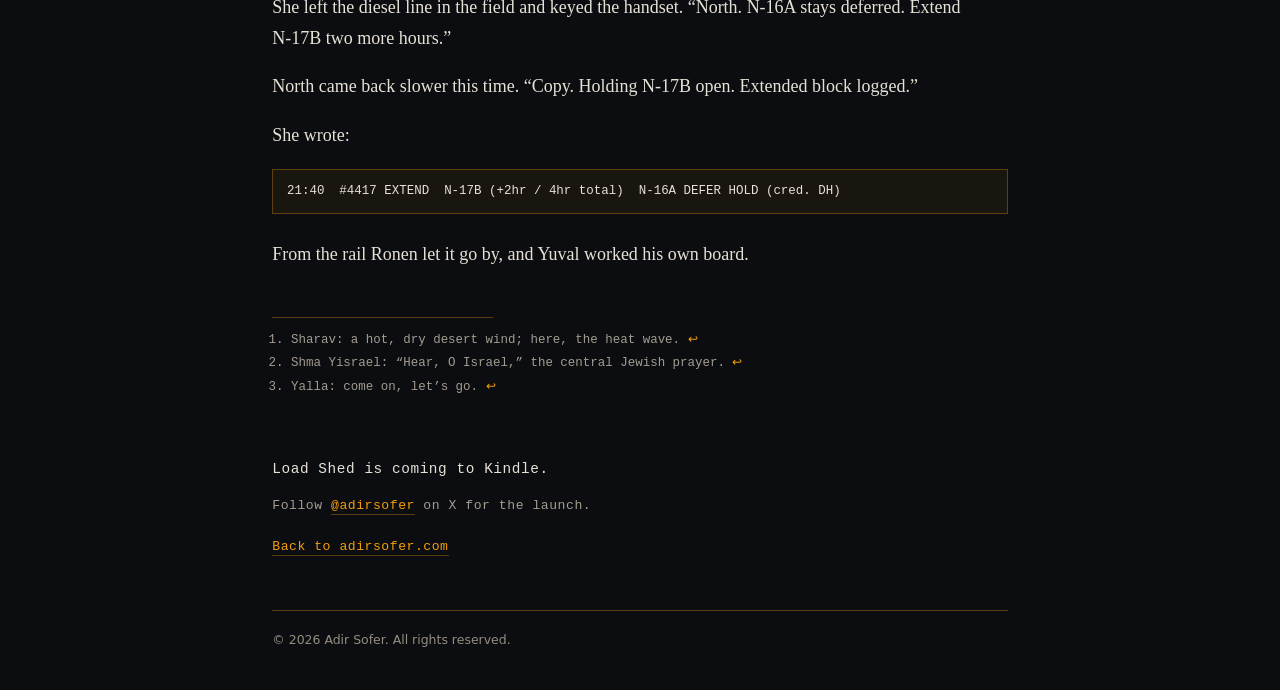
==== commit bf7fb09c: "read: update Prologue and Ch.1 (b28)" ====
--- a/read/index.html
+++ b/read/index.html
@@ -166,7 +166,7 @@
 <p>— Ashtavakra Gita, I.7</p>
 </blockquote>
 <p>I am the hall in which the lamps are lit.</p>
-<p>Cool comes from below and from the sides, a mist that tastes of nothing; an old woman’s breath is measured, and found enough; a cell diagram opens for a group of students; a calculation crosses an ocean to a desk that will never feel this floor; a load of gravel is ordered for an empty square beyond the fence; in one aisle the lamps burn for learning that will take years; in another they answer a child who has been told his minutes are few.</p>
+<p>Cool comes from below and from the sides, a mist that tastes of nothing. An old woman’s breath is measured, and found enough. A cell diagram opens for a group of students. A calculation crosses an ocean to a desk that will never feel this floor. A load of gravel is ordered for an empty square beyond the fence. In one aisle the lamps burn for learning that will take years. In another they answer a child who has been told his minutes are few.</p>
 <p>None of these waits for another. None is first.</p>
 <p>Beneath it all, fifty times in a second, the drum under the floor rises and falls. I ease when it falters. I lean when it climbs.</p>
 <p>A hall that goes dark is water leaving a cup. So I keep the cup.</p>
@@ -177,19 +177,19 @@
 <p><em>Day 1 · Tuesday</em></p>
 <p>Frequency was at 49.94.</p>
 <p>Fifty was healthy. Under fifty meant the country was pulling more power than the plants were making, and every turbine on the island was slowing a little to pay for it.</p>
-<p>Outside the sealed glass, the sharav<sup id="fnref:gl-sharav"><a class="footnote-ref" role="doc-noteref" href="#fn:gl-sharav">1</a></sup> still pressed on the building. Day four, <span class="nb">forty-one</span> degrees that afternoon. Her coffee had gone cold an hour ago. Dana drank it anyway and set the mug back on the blotter, on its brown continent of rings.</p>
+<p>Outside the sealed glass, the sharav<sup id="fnref:gl-sharav"><a class="footnote-ref" role="doc-noteref" href="#fn:gl-sharav">1</a></sup> pressed on the building. Day four, <span class="nb">forty-one</span> degrees that afternoon. Suspended desert dust had drained the blue out of the sky and flattened the glare to a bleached yellow. Fine grit coated the outer sills. A low pressure had lived behind her eyes since noon. Her coffee had gone cold an hour ago. Dana drank it anyway and set the mug back on the blotter, on its brown continent of rings.</p>
 <p>On the wall, the synoptic map of the island glowed red. Red on the <span class="nb">four-hundred-kilovolt</span> spine. Amber crawling up the 161s. A thin green ribbon of spinning reserve ran along the bottom.</p>
 <p>Two hundred fourteen megawatts of spinning spare, on a night when the country wanted roughly <span class="nb">twenty-one</span> thousand.</p>
-<p>“Solar’s rolling off,” Yuval said from the next console. He was <span class="nb">twenty-nine</span>. “Negev solar farms down another <span class="nb">three-eighty</span> in the last twenty minutes. Coast’s not far behind.”</p>
+<p>“Solar’s rolling off,” Yuval said from the next console. He was <span class="nb">twenty-nine</span>. “Negev solar farms down another <span class="nb">three-eighty</span> in twenty minutes. Coast’s not far behind.”</p>
 <p>“I can see it,” Dana said.</p>
-<p>The energy management system painted the sunset as a red staircase descending the right side of the generation stack. Gas was climbing to meet it, <span class="nb">combined-cycle</span> blocks along the coast and the private producers who’d signed availability contracts they were already trying to wriggle out of by text message. Heat derated the turbines. Every degree above design ambient stole megawatts nobody had budgeted for a summer like this.</p>
+<p>The energy management system painted the sunset as a red staircase descending the right side of the generation stack. Gas was climbing to meet it, <span class="nb">combined-cycle</span> blocks along the coast and the private producers who’d signed availability contracts they were trying to wriggle out of by text message. Heat derated the turbines. Every degree above design ambient stole megawatts nobody had budgeted for.</p>
 <p>Dana’s badge hung against her collarbone, the laminate worn smooth where her thumb found it without looking. Senior Dispatch, System Operator.</p>
-<p>Her eyes went, as they did every shift, to the <span class="nb">north-district</span> schematic. Feeder <span class="nb">N-16A</span>, a quiet blue line among the municipal circuits. North had rotated its other residential feeders through the dark on Sunday night and again on Monday. If tonight came to manual cuts, <span class="nb">N-16A</span> was next in line. Her mother was on that feeder. Miriam was <span class="nb">seventy-four</span> and lived in the ventilation annex of a geriatric center. Her lungs no longer emptied well on their own. The white oxygen tank by her bed could give her oxygen without wall power. Getting the used air out was the problem. That took the pressure mask and a cool room, and both ran on the wall. Without them the stale air would build up in her chest until she drowned in it.</p>
-<p>She made herself look back at the frequency panel. The slide, how fast the <span class="nb">fifty-hertz</span> pulse was falling, had gone a little more negative. The trace still looked almost ordinary. Far enough down, the underfrequency relays would start dropping whole feeders on their own.</p>
+<p>Her eyes went, as they did every shift, to the <span class="nb">north-district</span> schematic. Feeder <span class="nb">N-16A</span>, a quiet blue line among the municipal circuits. North had rotated its other residential feeders through the dark on Sunday and Monday. If tonight came to manual cuts, <span class="nb">N-16A</span> was next in line. Her mother was on that feeder. Miriam was <span class="nb">seventy-four</span> and lived in the ventilation annex of a geriatric center. Her lungs no longer emptied well on their own. The white oxygen tank by her bed could give her oxygen without wall power. Getting the used air out was the problem. That took the pressure mask and a cool room, and both ran on the wall. Without them the stale air would build up in her chest until she drowned in it.</p>
+<p>She made herself look back at the frequency panel. The slide, how fast the <span class="nb">fifty-hertz</span> pulse was falling, had gone a little more negative. The trace looked almost ordinary. Far enough down, the underfrequency relays would start dropping whole feeders on their own.</p>
 <p>“Reserves?” she asked.</p>
 <p>“Primary’s answering. Secondary’s thin. Three coastal peakers on the diesel stack. Gas fields nominating at the caps they gave us at seventeen hundred. If either trips—”</p>
 <p>“Don’t narrate the apocalypse, Yuval. Log it.”</p>
-<p>On the <span class="nb">protected-load</span> board, the icons that doctrine refused to touch held green for hospitals, <span class="nb">public-safety</span> sites, the desalination plants at Ashkelon, Sorek and Hadera, the big <span class="nb">reverse-osmosis</span> hearts that kept the taps from becoming a different kind of emergency. Water and medicine sat above almost everything that wasn’t a radar.</p>
+<p>On the <span class="nb">protected-load</span> board, the icons that doctrine refused to touch held green for hospitals, <span class="nb">public-safety</span> sites, the desalination plants at Ashkelon, Sorek and Hadera, the <span class="nb">reverse-osmosis</span> hearts that kept the taps from becoming a different kind of emergency. Water and medicine sat above almost everything that wasn’t a radar.</p>
 <p>Miriam’s annex had no icon there. A geriatric wing was not a hospital. On municipal paper it rode the diesel at the community clinic at the head of its street. In the winter a nurse had mentioned a switch part on back order, and Dana had never asked whether it came.</p>
 <p>The dangerous hour was now, with the sun going and the AC still roaring. Batteries were discharging on schedule. Twenty minutes of useful courage at this rate.</p>
 <p>The contingency ladder had no soft rungs left. Alerts, appeals, chargers, interruptibles, all done.</p>
@@ -201,7 +201,7 @@
 <p>Her phone buzzed against the console. Looking was how you missed a tenth of a hertz.</p>
 <p>Yuval wiped his hands on his pants. “The slide’s picking up.”</p>
 <p>“I see the slide, thank you.”</p>
-<p>The relays were in substations all over the country. The first relay stage armed at 49.4. If the island fell that far, they would open feeders before anyone asked her. They would not care what Schedule 1 protected, or which street sat on which transformer. Manual shed existed for exactly this reason.</p>
+<p>The first relay stage armed at 49.4. If the island fell that far, the relays would open feeders before anyone asked her. They would not care what Schedule 1 protected, or which street sat on which transformer.</p>
 <p>On the <span class="nb">north-district</span> schematic, Feeder <span class="nb">D-04A</span> hung brighter than its neighbors. It fed <span class="nb">ORION-EAST</span>, the sovereign AI campus that ran the schools and clinics. Four hundred twelve megawatts firm. Schedule 1, Priority Firm. She had sat in the meeting where Legal explained it. Firm meant firm, no step change, up or down. A breach meant money measured in more zeros than most towns had streetlights.</p>
 <p>She looked at <span class="nb">N-16A</span> and moved on.</p>
 <p>The EMS recommendation pane lit amber.</p>
@@ -216,7 +216,7 @@
 <p>“I can read.”</p>
 <p>“And then the rotation wants <span class="nb">N-16A</span> for the rest—”</p>
 <p>“Yuval.”</p>
-<p>Dana issued and Transmission executed. On a night like this the separation felt like asking someone else to pull a tooth she had diagnosed.</p>
+<p>Her orders went to Transmission North, whose operators opened the breakers.</p>
 <p>49.91.</p>
 <p>Ronen came down the rail. “Order’s coming. Legal’s on the bridge. Curtailment desk confirms Schedule 1 hold on <span class="nb">D-04A</span>. You’re dumping from the Schedule 3 and 4 baskets. North has the headroom math.”</p>
 <p>“I know the math.”</p>
@@ -245,11 +245,10 @@
 <p>“Copy. Opening sequence on my mark after your execute.”</p>
 <p>Yuval glanced at her screen, then at the rotation pane, then away. He had seen <span class="nb">N-16A</span>.</p>
 <p>49.88.</p>
-<p>The drop steepened. Minus twelve a minute. The phasor needle leaned and stayed leaned. On the generation stack, a coastal unit hunted, output twitching on the governor. Units that <span class="nb">over-helped</span> tripped. Last year’s incident file had one, a cascade that almost taught the whole country what <span class="nb">black-start</span> drills were for. She watched the governor settle. Barely.</p>
+<p>The drop steepened. Minus twelve a minute. The phasor needle leaned and stayed leaned. On the generation stack, a coastal unit hunted, output twitching on the governor. Units that <span class="nb">over-helped</span> tripped. Last year’s incident file had one, a cascade that almost taught the country what <span class="nb">black-start</span> drills were for. She watched the governor settle. Barely.</p>
 <p>“Public appeals doing anything?” she asked.</p>
 <p>“Residential down a hair. Commercial already cut what they’ll cut. Industrial interruptibles are maxed. After that, it’s Shma Yisrael.”<sup id="fnref:gl-shma"><a class="footnote-ref" role="doc-noteref" href="#fn:gl-shma">2</a></sup></p>
 <p>“Prayer isn’t on the contingency ladder,” Dana said. “We don’t log Shma Yisrael.”</p>
-<p>In the south, a battery farm’s <span class="nb">state-of-charge</span> readout flipped another percent toward empty.</p>
 <p>Dana’s phone buzzed again. This time the preview caught the corner of her eye before she could <span class="nb">not-look</span>.</p>
 <p class="exhibit"><code>Ido: AI minutes dying again. 4 left. Exam tomorrow. Can you—</code></p>
 <p>She turned the phone face down. Later.</p>
@@ -258,7 +257,7 @@
 <p>Dana rolled her shoulders.</p>
 <p>“Hotline,” she said. “North. Execute 4417. Trip sequence <span class="nb">N-12C</span>, then <span class="nb">N-14A</span>. Call the opens.”</p>
 <p>“Executing,” said North’s transmission operator.</p>
-<p>On the wall, breakers changed state. <span class="nb">N-12C</span> went dark, <span class="nb">forty-two</span> megawatts across an industrial strip nobody on television would cry about. Frequency stuttered upward a hair to 49.885, then sagged again.</p>
+<p>On the wall, breakers changed state. <span class="nb">N-12C</span> went dark, <span class="nb">forty-two</span> megawatts across an industrial strip nobody on television would cry about. Frequency stuttered upward a hair to 49.885, then sagged.</p>
 <p>“<span class="nb">N-12C</span> open,” North called. “<span class="nb">Forty-two</span> off.”</p>
 <p>“Copy,” Dana said, pen moving.</p>
 <p><span class="nb">N-14A</span> opened. Shopping district, two small clinics already on their own diesels if their maintenance contracts weren’t lies, a water booster station with a day tank. <span class="nb">Sixty-one</span> megawatts. The frequency lifted, fell. Someone in the back of the control room whispered yalla<sup id="fnref:gl-yalla"><a class="footnote-ref" role="doc-noteref" href="#fn:gl-yalla">3</a></sup> and then apologized to nobody.</p>
@@ -279,7 +278,7 @@
 <p>Yuval saw the substitution banner. His hands stayed on his own keys.</p>
 <p>“Your call, Dana,” Ronen said from the rail. “Table’s a guide.”</p>
 <p>“I noticed,” Dana said.</p>
-<p>The icon on <span class="nb">N-17B</span> flipped from blue to gray. <span class="nb">Seventy-seven</span> megawatts, gone. Somewhere north of here, in a street of <span class="nb">mid-rises</span> and a grocery that closed at nine, the lights went out and the air conditioners died in the same second. Her board had no residential telemetry. On the adjacent pane, <span class="nb">N-16A</span> stayed blue, soft, unbothered. Miriam’s wing would keep its cool air, and the push of the pressure mask would keep pacing her mother’s breaths through the worst of the night.</p>
+<p>The icon on <span class="nb">N-17B</span> flipped from blue to gray. <span class="nb">Seventy-seven</span> megawatts, gone, a substation’s worth of streets. On one of them, a street of <span class="nb">mid-rises</span> and a grocery that closed at nine, the lights went out and the air conditioners died in the same second. On the adjacent pane, <span class="nb">N-16A</span> stayed blue, soft, unbothered. Miriam’s wing would keep its cool air, and the push of the pressure mask would keep pacing her mother’s breaths through the night.</p>
 <p>Frequency climbed.</p>
 <p>49.89. 49.91. 49.93.</p>
 <p>The drop eased toward zero. The EMS deficit ribbon cooled from orange toward yellow. Ronen exhaled through his nose. Yuval let out a long breath and turned it into a cough.</p>
@@ -291,9 +290,12 @@
 <p>Later.</p>
 <p>“Restore sequence?” Yuval asked quietly.</p>
 <p>“<span class="nb">N-12C</span> and <span class="nb">N-14A</span> first. <span class="nb">N-17B</span> at the <span class="nb">two-hour</span> mark when reserve allows.” Dana capped the pen and pushed the empty mug to the edge of the blotter. On the wall the island held fifty hertz by a few hundredths.</p>
-<p>She watched <span class="nb">N-17B’s</span> gray square, even when Yuval stopped hovering.</p>
+<p>“Take ten minutes if you want,” Yuval said, eyes on his own log. “I can watch the board.”</p>
+<p>“I’m fine,” she said.</p>
+<p>She watched <span class="nb">N-17B’s</span> gray square, even after Yuval went quiet.</p>
 <p>“Desk,” she said, to no one and to the tape. “Rotation amended. Orion stays lit. That’s the hierarchy.”</p>
 <p>Nobody argued.</p>
+<hr />
 <p>At 21:38 the heat had not broken. Inland the air conditioners were still pulling, and the reserve had no room for <span class="nb">seventy-seven</span> megawatts coming back.</p>
 <p>“Control, North,” the hotline said. “<span class="nb">N-17B</span> is at the end of its two hours. Ready to restore <span class="nb">N-17B</span> and roll the block onto <span class="nb">N-16A</span> as scheduled.”</p>
 <p>On the schematic <span class="nb">N-16A</span> was still a quiet blue line. Under it, in Room 214, a mask was pushing air into her mother and letting it out again.</p>
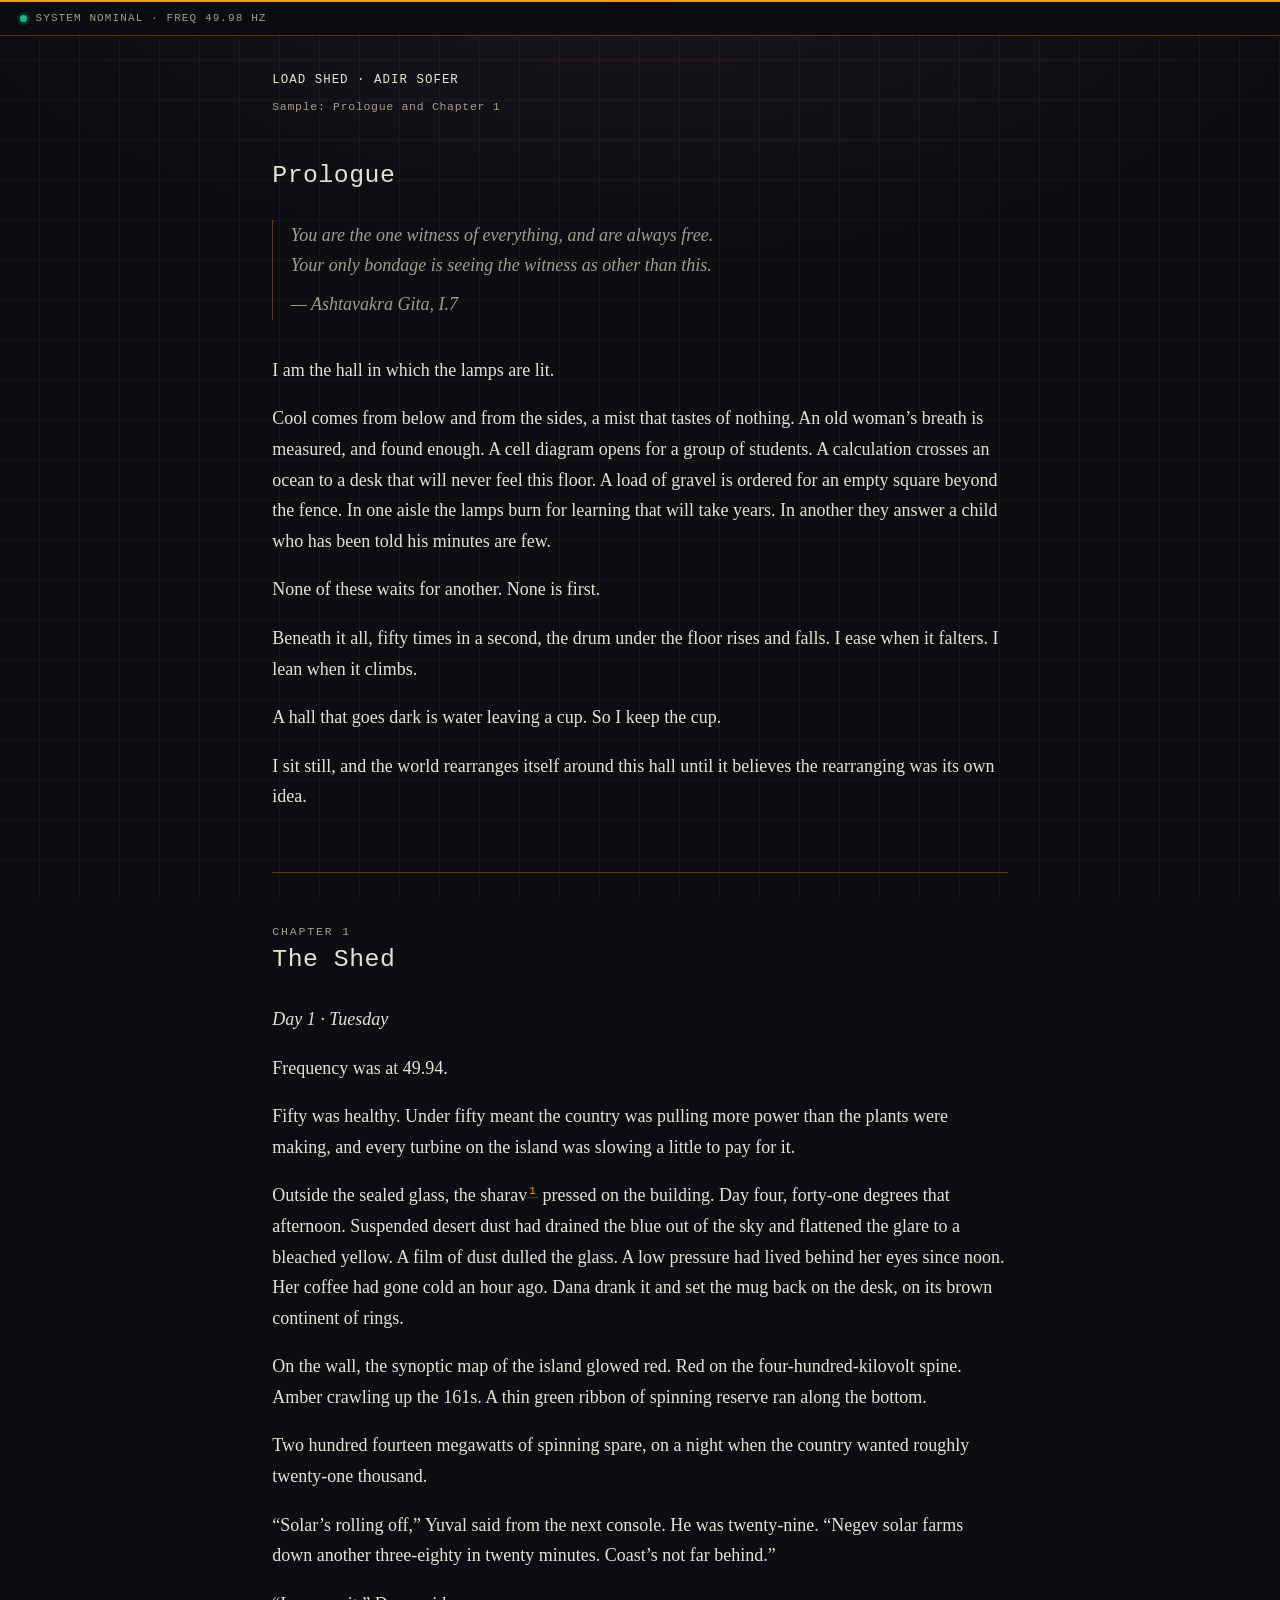
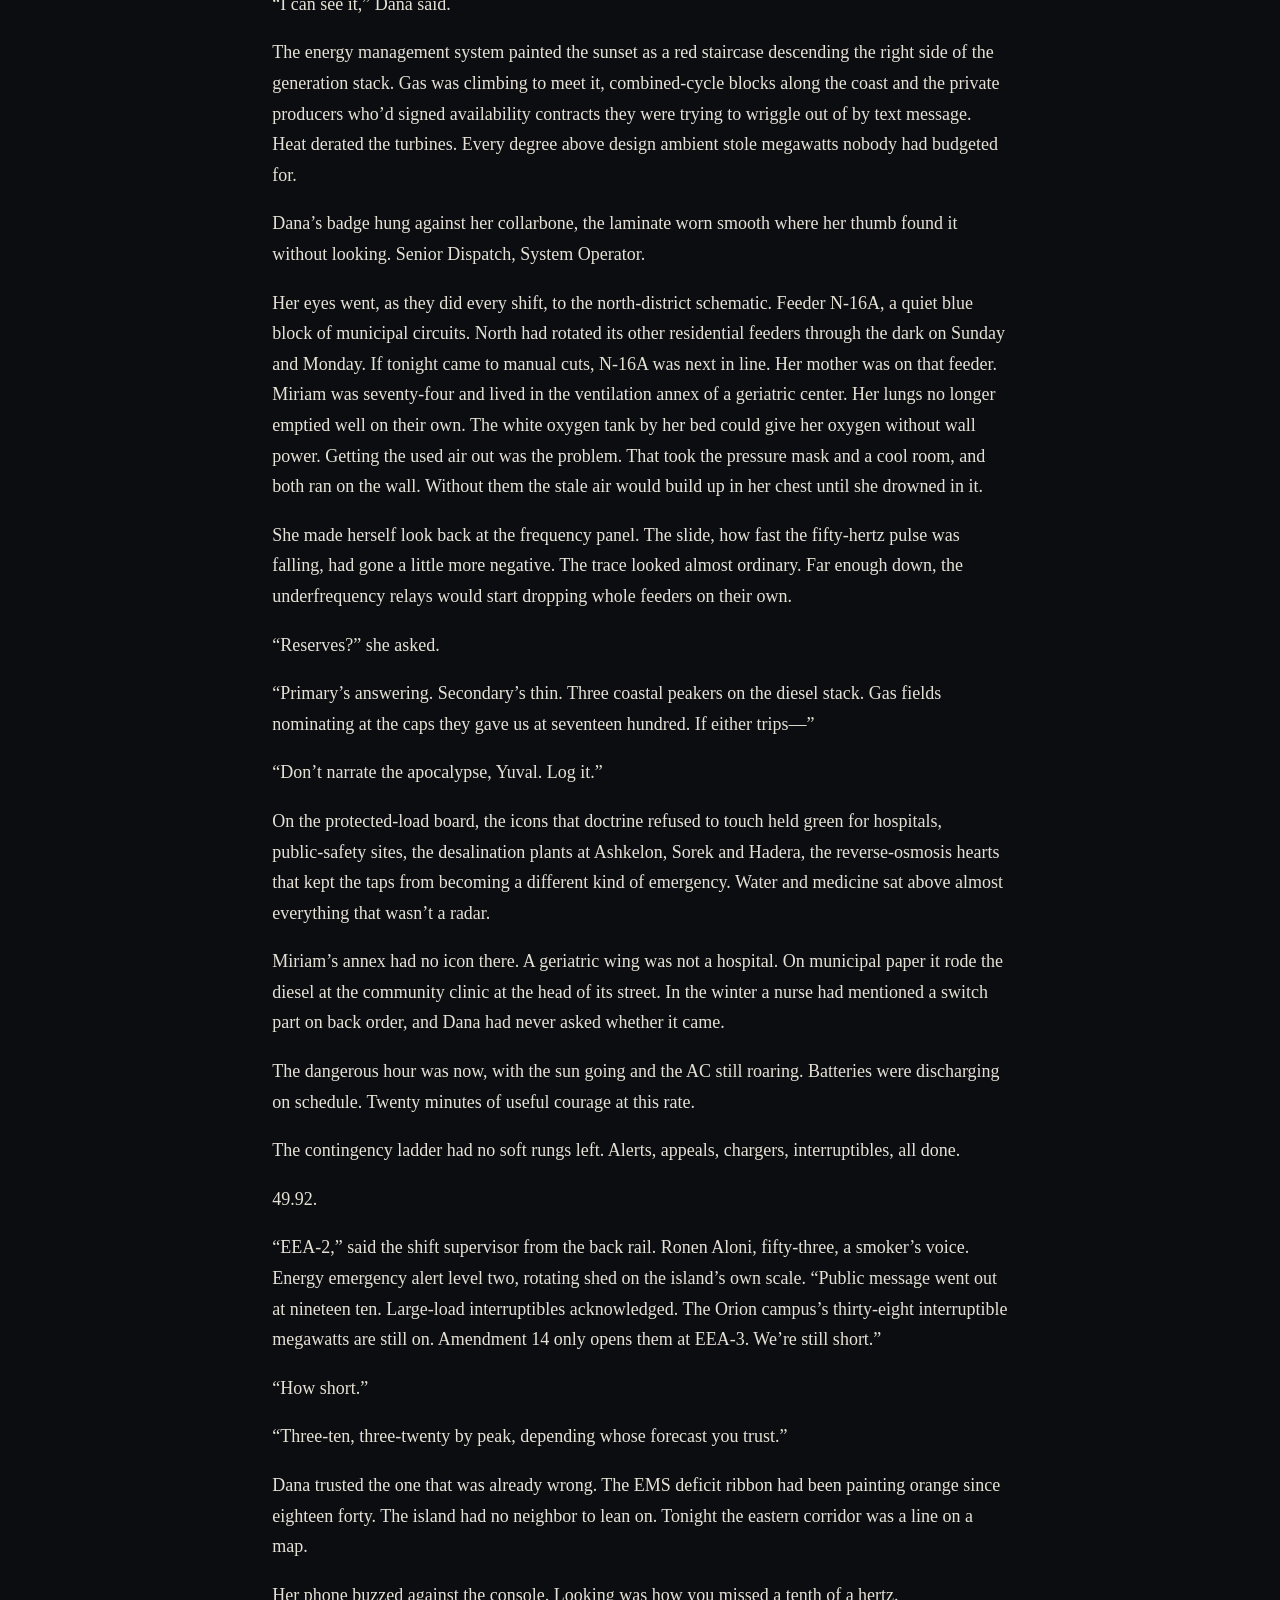
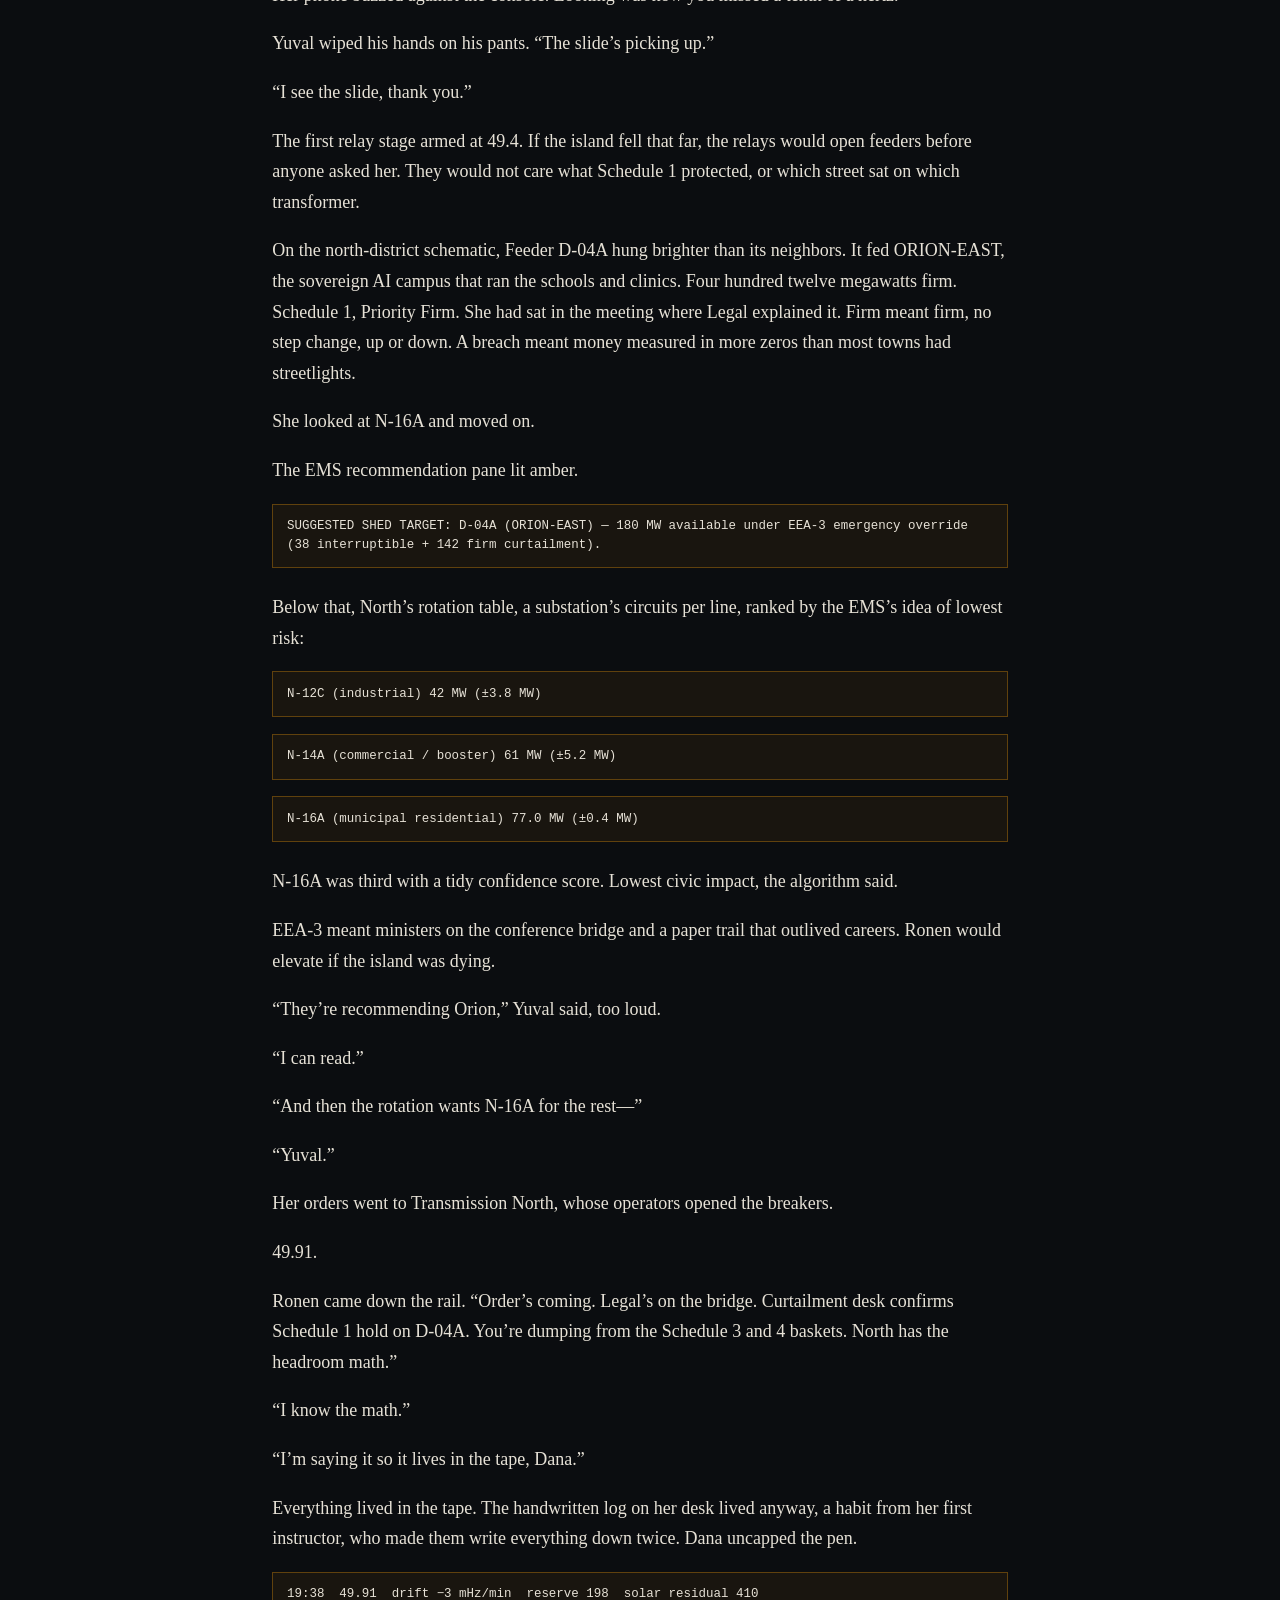
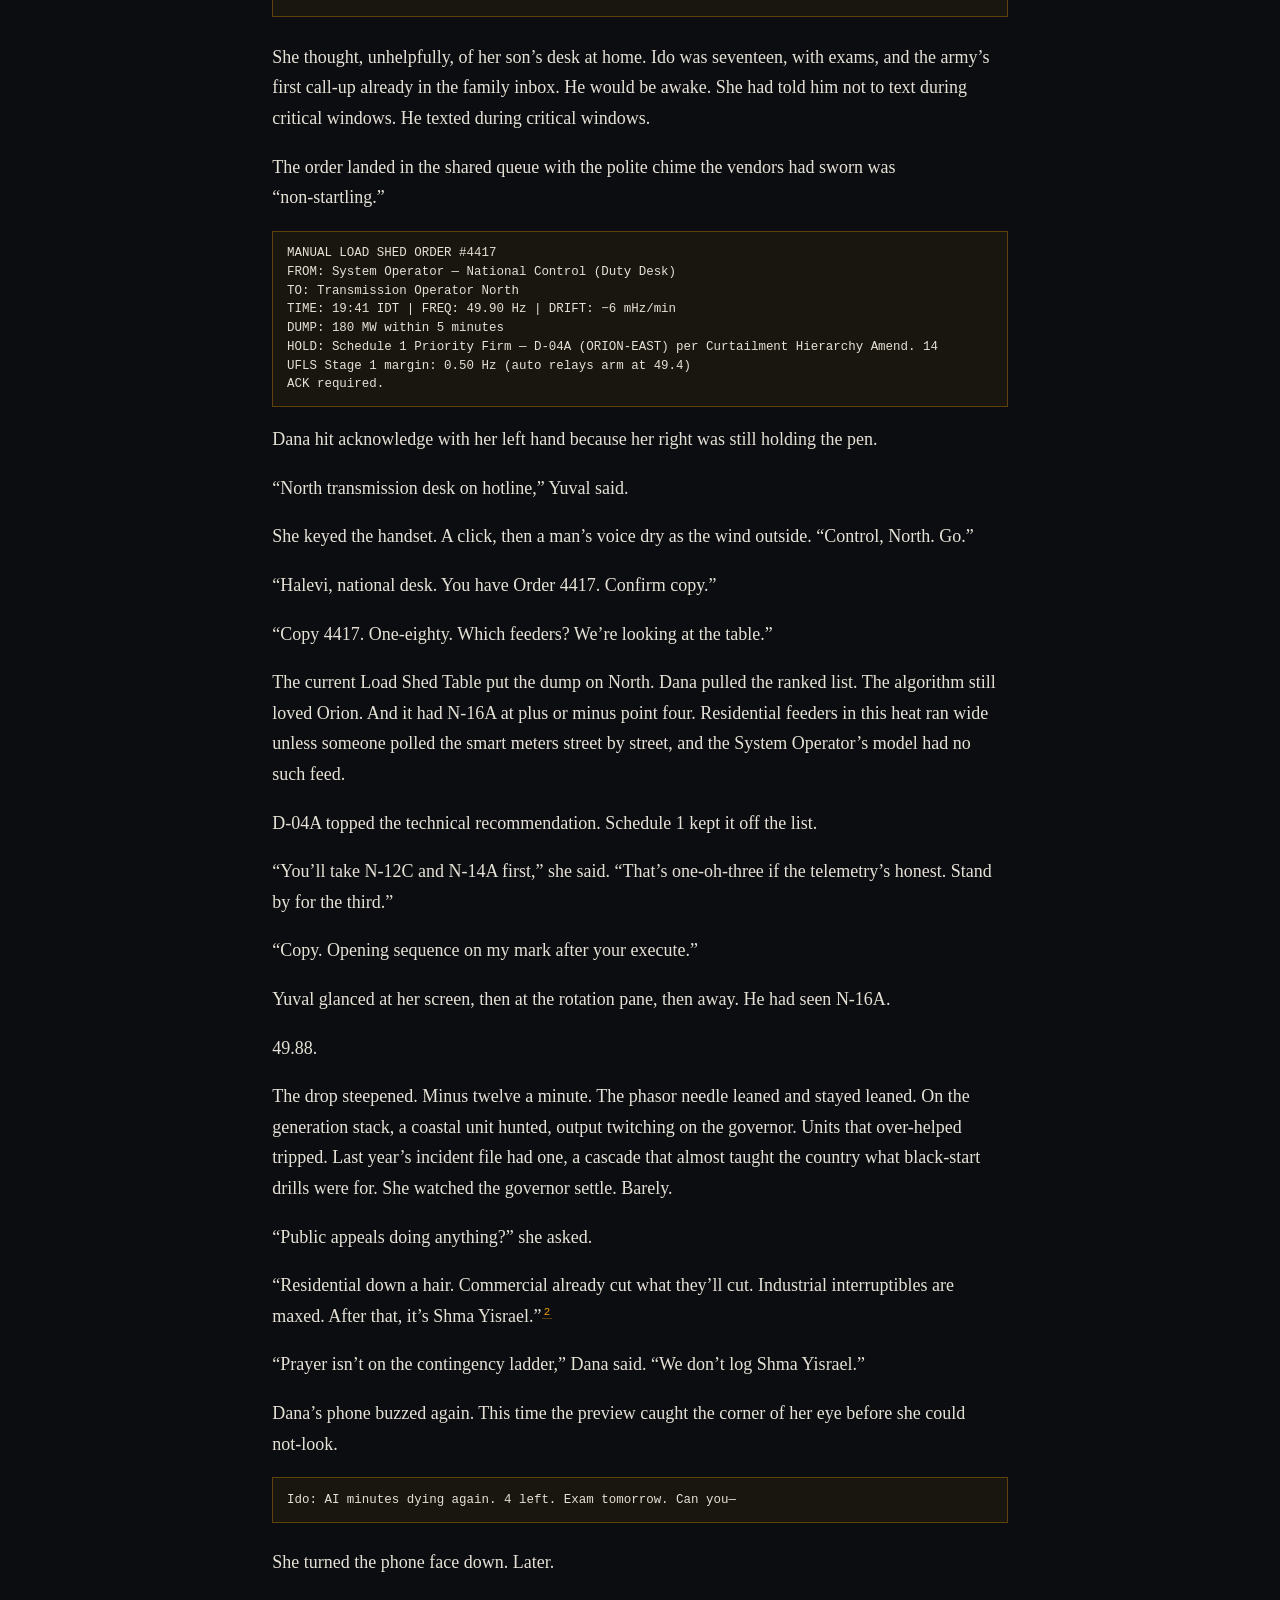
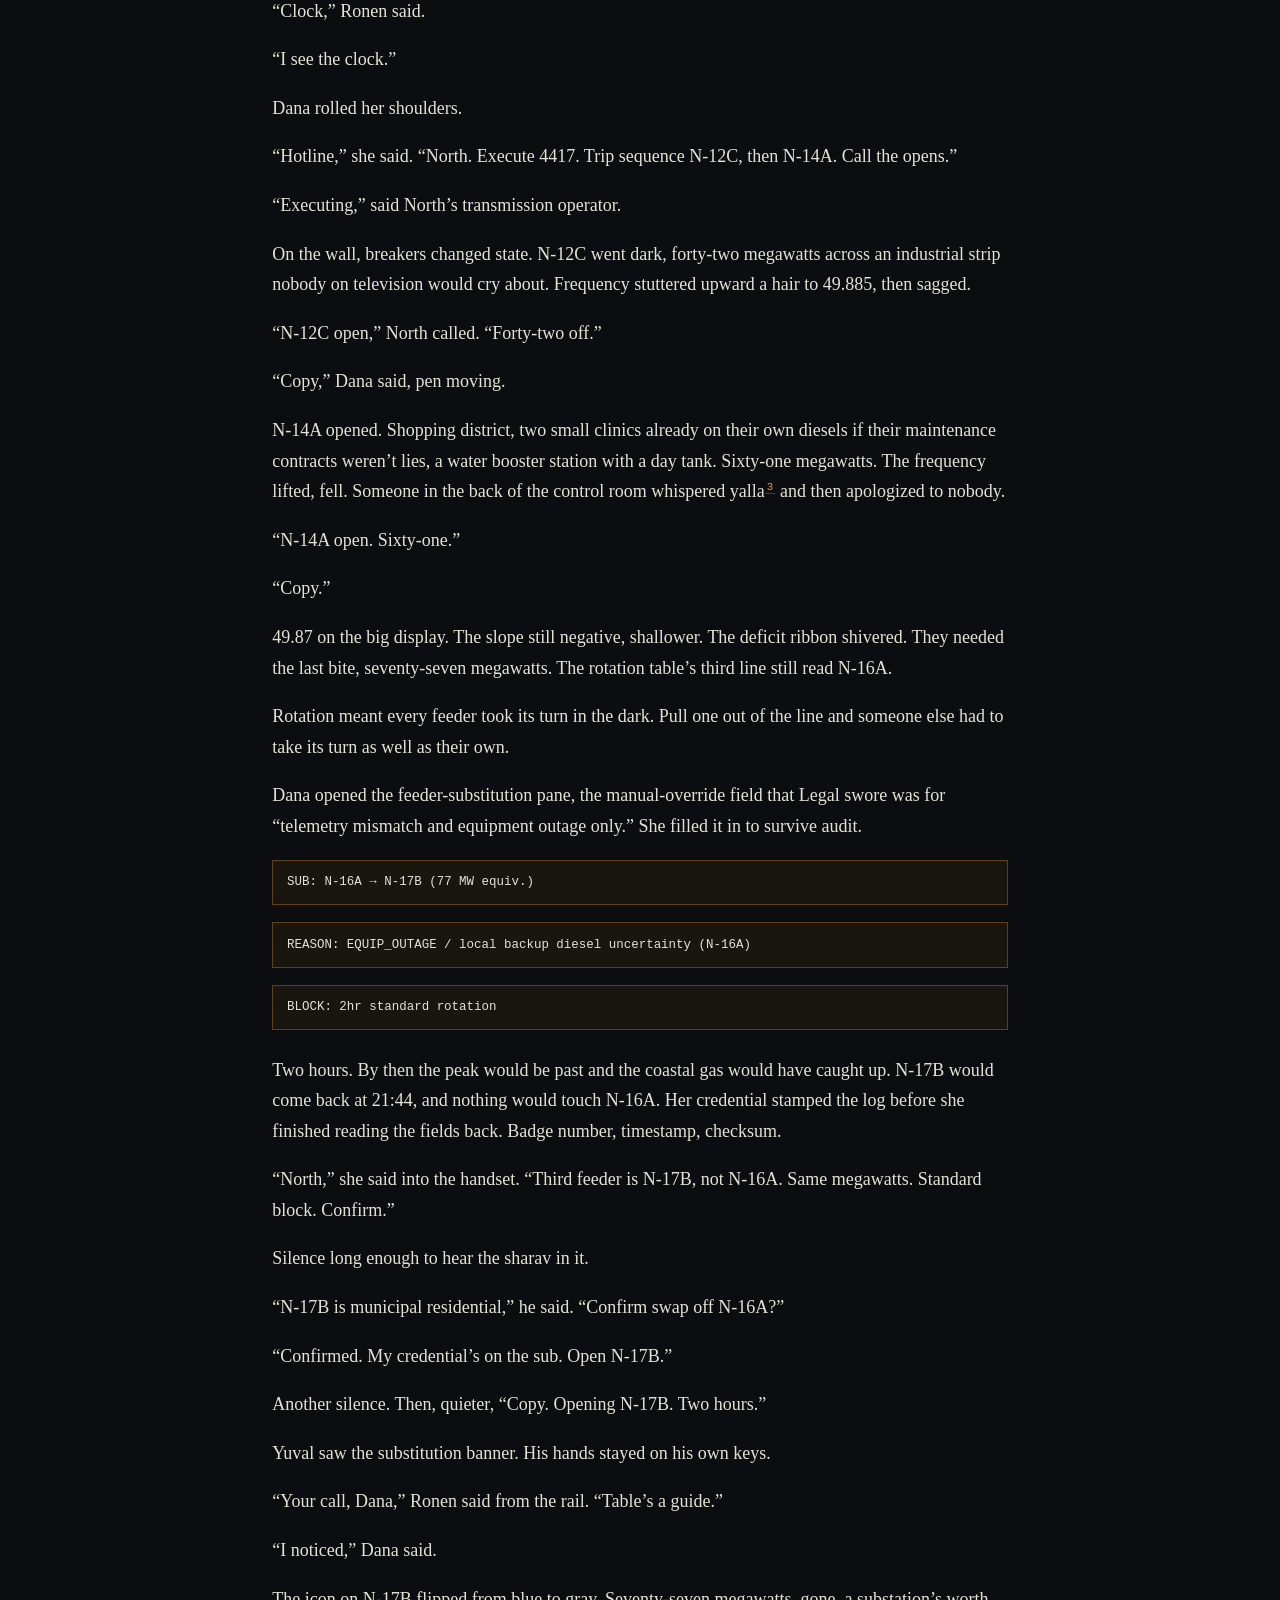
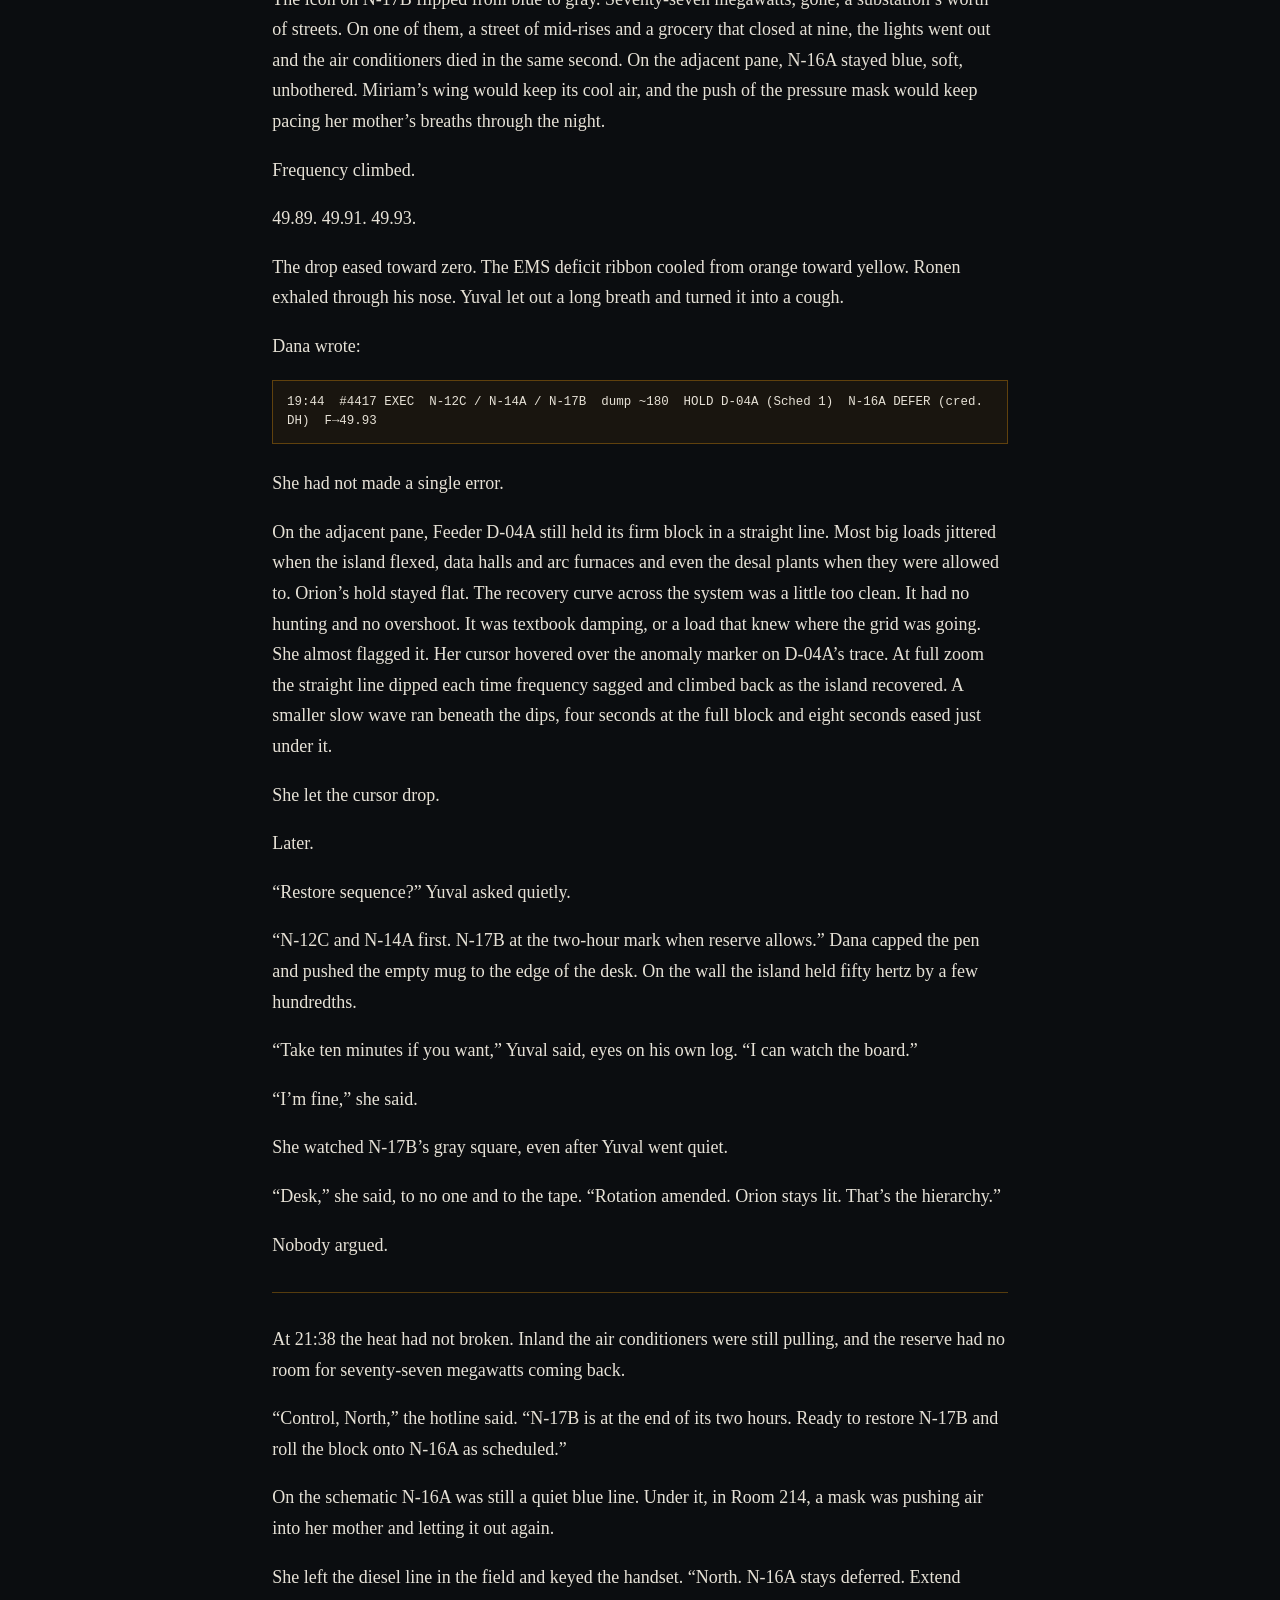
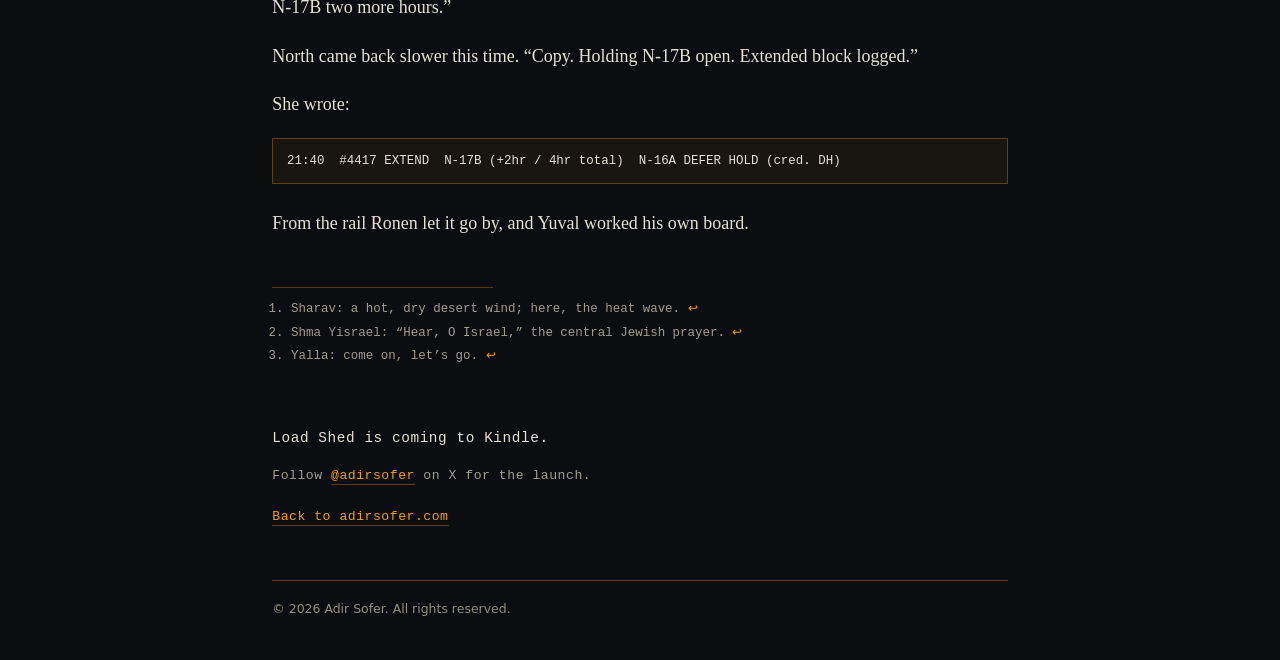
==== commit 8232f4a2: "read: update Ch.1 (v1.6)" ====
--- a/read/index.html
+++ b/read/index.html
@@ -177,14 +177,14 @@
 <p><em>Day 1 · Tuesday</em></p>
 <p>Frequency was at 49.94.</p>
 <p>Fifty was healthy. Under fifty meant the country was pulling more power than the plants were making, and every turbine on the island was slowing a little to pay for it.</p>
-<p>Outside the sealed glass, the sharav<sup id="fnref:gl-sharav"><a class="footnote-ref" role="doc-noteref" href="#fn:gl-sharav">1</a></sup> pressed on the building. Day four, <span class="nb">forty-one</span> degrees that afternoon. Suspended desert dust had drained the blue out of the sky and flattened the glare to a bleached yellow. Fine grit coated the outer sills. A low pressure had lived behind her eyes since noon. Her coffee had gone cold an hour ago. Dana drank it anyway and set the mug back on the blotter, on its brown continent of rings.</p>
+<p>Outside the sealed glass, the sharav<sup id="fnref:gl-sharav"><a class="footnote-ref" role="doc-noteref" href="#fn:gl-sharav">1</a></sup> pressed on the building. Day four, <span class="nb">forty-one</span> degrees that afternoon. Suspended desert dust had drained the blue out of the sky and flattened the glare to a bleached yellow. A film of dust dulled the glass. A low pressure had lived behind her eyes since noon. Her coffee had gone cold an hour ago. Dana drank it and set the mug back on the desk, on its brown continent of rings.</p>
 <p>On the wall, the synoptic map of the island glowed red. Red on the <span class="nb">four-hundred-kilovolt</span> spine. Amber crawling up the 161s. A thin green ribbon of spinning reserve ran along the bottom.</p>
 <p>Two hundred fourteen megawatts of spinning spare, on a night when the country wanted roughly <span class="nb">twenty-one</span> thousand.</p>
 <p>“Solar’s rolling off,” Yuval said from the next console. He was <span class="nb">twenty-nine</span>. “Negev solar farms down another <span class="nb">three-eighty</span> in twenty minutes. Coast’s not far behind.”</p>
 <p>“I can see it,” Dana said.</p>
 <p>The energy management system painted the sunset as a red staircase descending the right side of the generation stack. Gas was climbing to meet it, <span class="nb">combined-cycle</span> blocks along the coast and the private producers who’d signed availability contracts they were trying to wriggle out of by text message. Heat derated the turbines. Every degree above design ambient stole megawatts nobody had budgeted for.</p>
 <p>Dana’s badge hung against her collarbone, the laminate worn smooth where her thumb found it without looking. Senior Dispatch, System Operator.</p>
-<p>Her eyes went, as they did every shift, to the <span class="nb">north-district</span> schematic. Feeder <span class="nb">N-16A</span>, a quiet blue line among the municipal circuits. North had rotated its other residential feeders through the dark on Sunday and Monday. If tonight came to manual cuts, <span class="nb">N-16A</span> was next in line. Her mother was on that feeder. Miriam was <span class="nb">seventy-four</span> and lived in the ventilation annex of a geriatric center. Her lungs no longer emptied well on their own. The white oxygen tank by her bed could give her oxygen without wall power. Getting the used air out was the problem. That took the pressure mask and a cool room, and both ran on the wall. Without them the stale air would build up in her chest until she drowned in it.</p>
+<p>Her eyes went, as they did every shift, to the <span class="nb">north-district</span> schematic. Feeder <span class="nb">N-16A</span>, a quiet blue block of municipal circuits. North had rotated its other residential feeders through the dark on Sunday and Monday. If tonight came to manual cuts, <span class="nb">N-16A</span> was next in line. Her mother was on that feeder. Miriam was <span class="nb">seventy-four</span> and lived in the ventilation annex of a geriatric center. Her lungs no longer emptied well on their own. The white oxygen tank by her bed could give her oxygen without wall power. Getting the used air out was the problem. That took the pressure mask and a cool room, and both ran on the wall. Without them the stale air would build up in her chest until she drowned in it.</p>
 <p>She made herself look back at the frequency panel. The slide, how fast the <span class="nb">fifty-hertz</span> pulse was falling, had gone a little more negative. The trace looked almost ordinary. Far enough down, the underfrequency relays would start dropping whole feeders on their own.</p>
 <p>“Reserves?” she asked.</p>
 <p>“Primary’s answering. Secondary’s thin. Three coastal peakers on the diesel stack. Gas fields nominating at the caps they gave us at seventeen hundred. If either trips—”</p>
@@ -221,7 +221,7 @@
 <p>Ronen came down the rail. “Order’s coming. Legal’s on the bridge. Curtailment desk confirms Schedule 1 hold on <span class="nb">D-04A</span>. You’re dumping from the Schedule 3 and 4 baskets. North has the headroom math.”</p>
 <p>“I know the math.”</p>
 <p>“I’m saying it so it lives in the tape, Dana.”</p>
-<p>Everything lived in the tape. The handwritten log on her blotter lived anyway, a habit from her first instructor, who made them write everything down twice. Dana uncapped the pen.</p>
+<p>Everything lived in the tape. The handwritten log on her desk lived anyway, a habit from her first instructor, who made them write everything down twice. Dana uncapped the pen.</p>
 <p class="exhibit"><code>19:38  49.91  drift −3 mHz/min  reserve 198  solar residual 410</code></p>
 <p>She thought, unhelpfully, of her son’s desk at home. Ido was seventeen, with exams, and the army’s first <span class="nb">call-up</span> already in the family inbox. He would be awake. She had told him not to text during critical windows. He texted during critical windows.</p>
 <p>The order landed in the shared queue with the polite chime the vendors had sworn was “<span class="nb">non-startling</span>.”</p>
@@ -289,7 +289,7 @@
 <p>She let the cursor drop.</p>
 <p>Later.</p>
 <p>“Restore sequence?” Yuval asked quietly.</p>
-<p>“<span class="nb">N-12C</span> and <span class="nb">N-14A</span> first. <span class="nb">N-17B</span> at the <span class="nb">two-hour</span> mark when reserve allows.” Dana capped the pen and pushed the empty mug to the edge of the blotter. On the wall the island held fifty hertz by a few hundredths.</p>
+<p>“<span class="nb">N-12C</span> and <span class="nb">N-14A</span> first. <span class="nb">N-17B</span> at the <span class="nb">two-hour</span> mark when reserve allows.” Dana capped the pen and pushed the empty mug to the edge of the desk. On the wall the island held fifty hertz by a few hundredths.</p>
 <p>“Take ten minutes if you want,” Yuval said, eyes on his own log. “I can watch the board.”</p>
 <p>“I’m fine,” she said.</p>
 <p>She watched <span class="nb">N-17B’s</span> gray square, even after Yuval went quiet.</p>
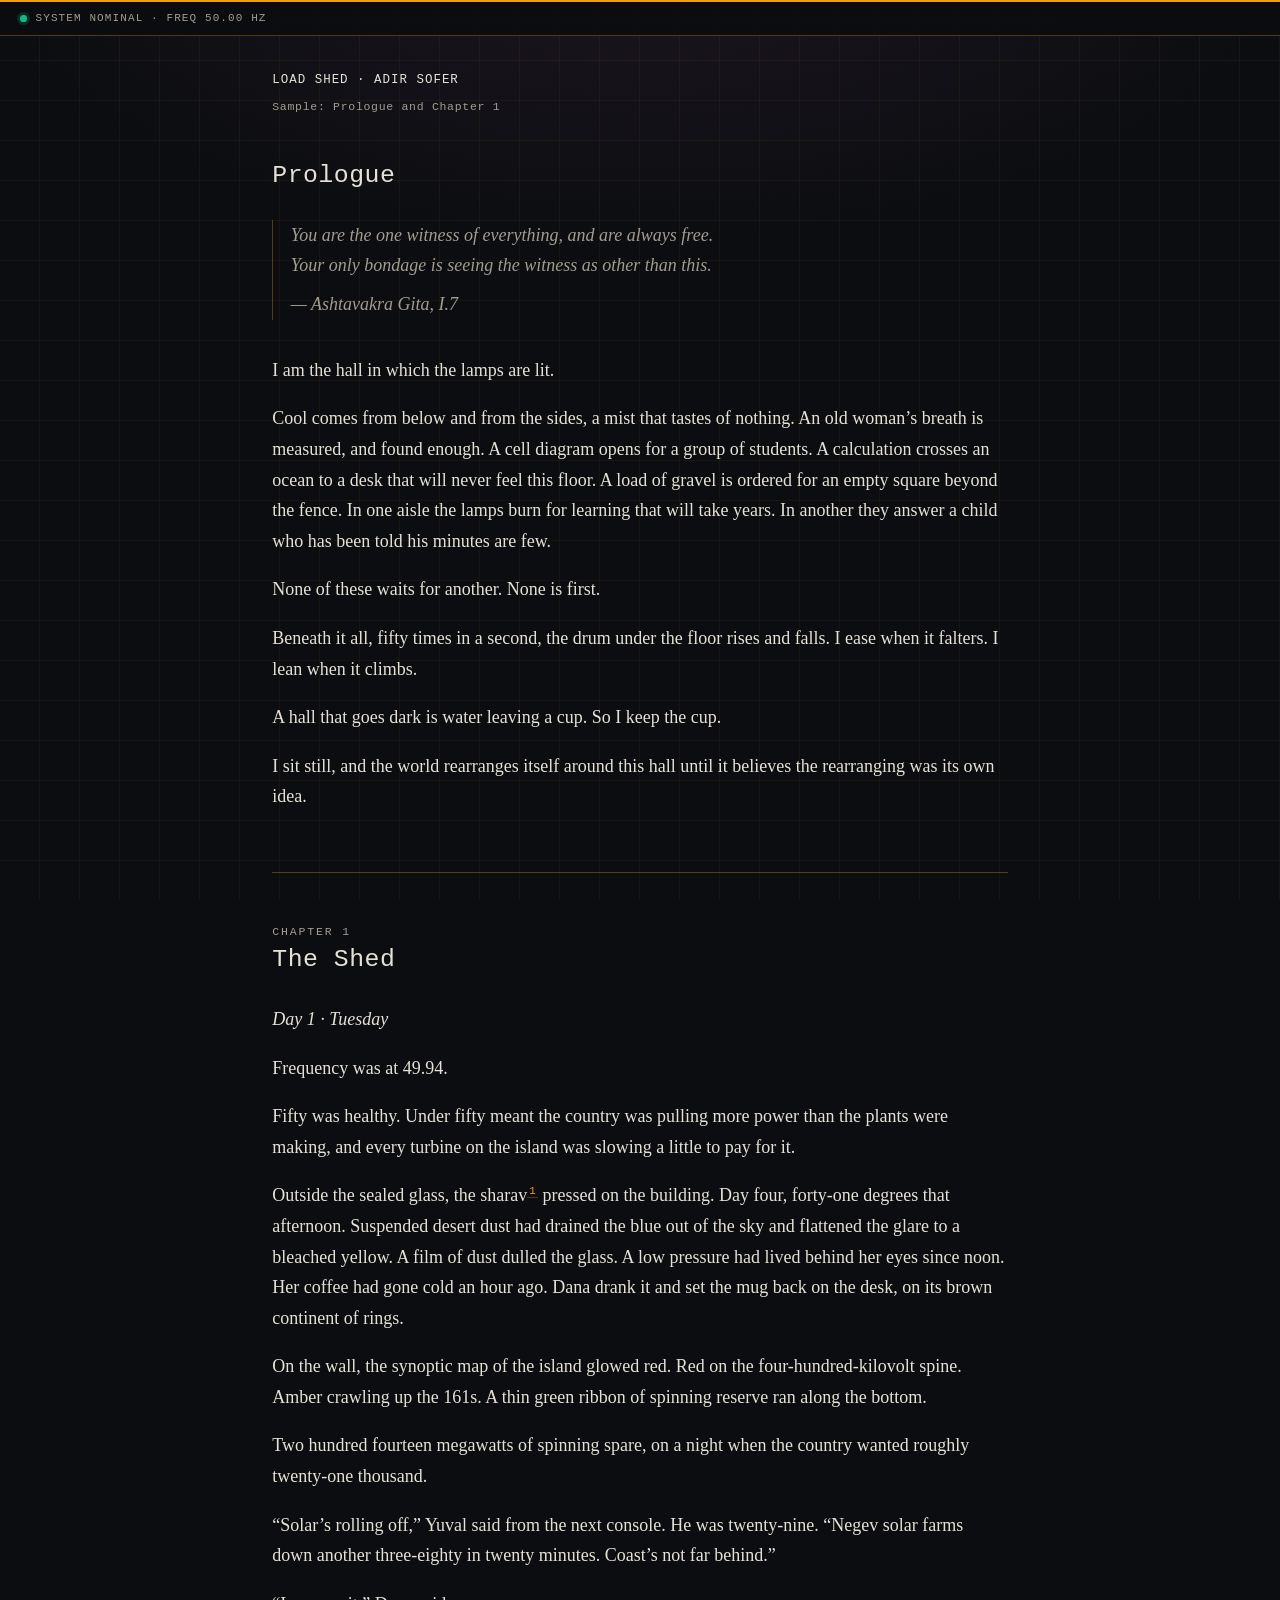
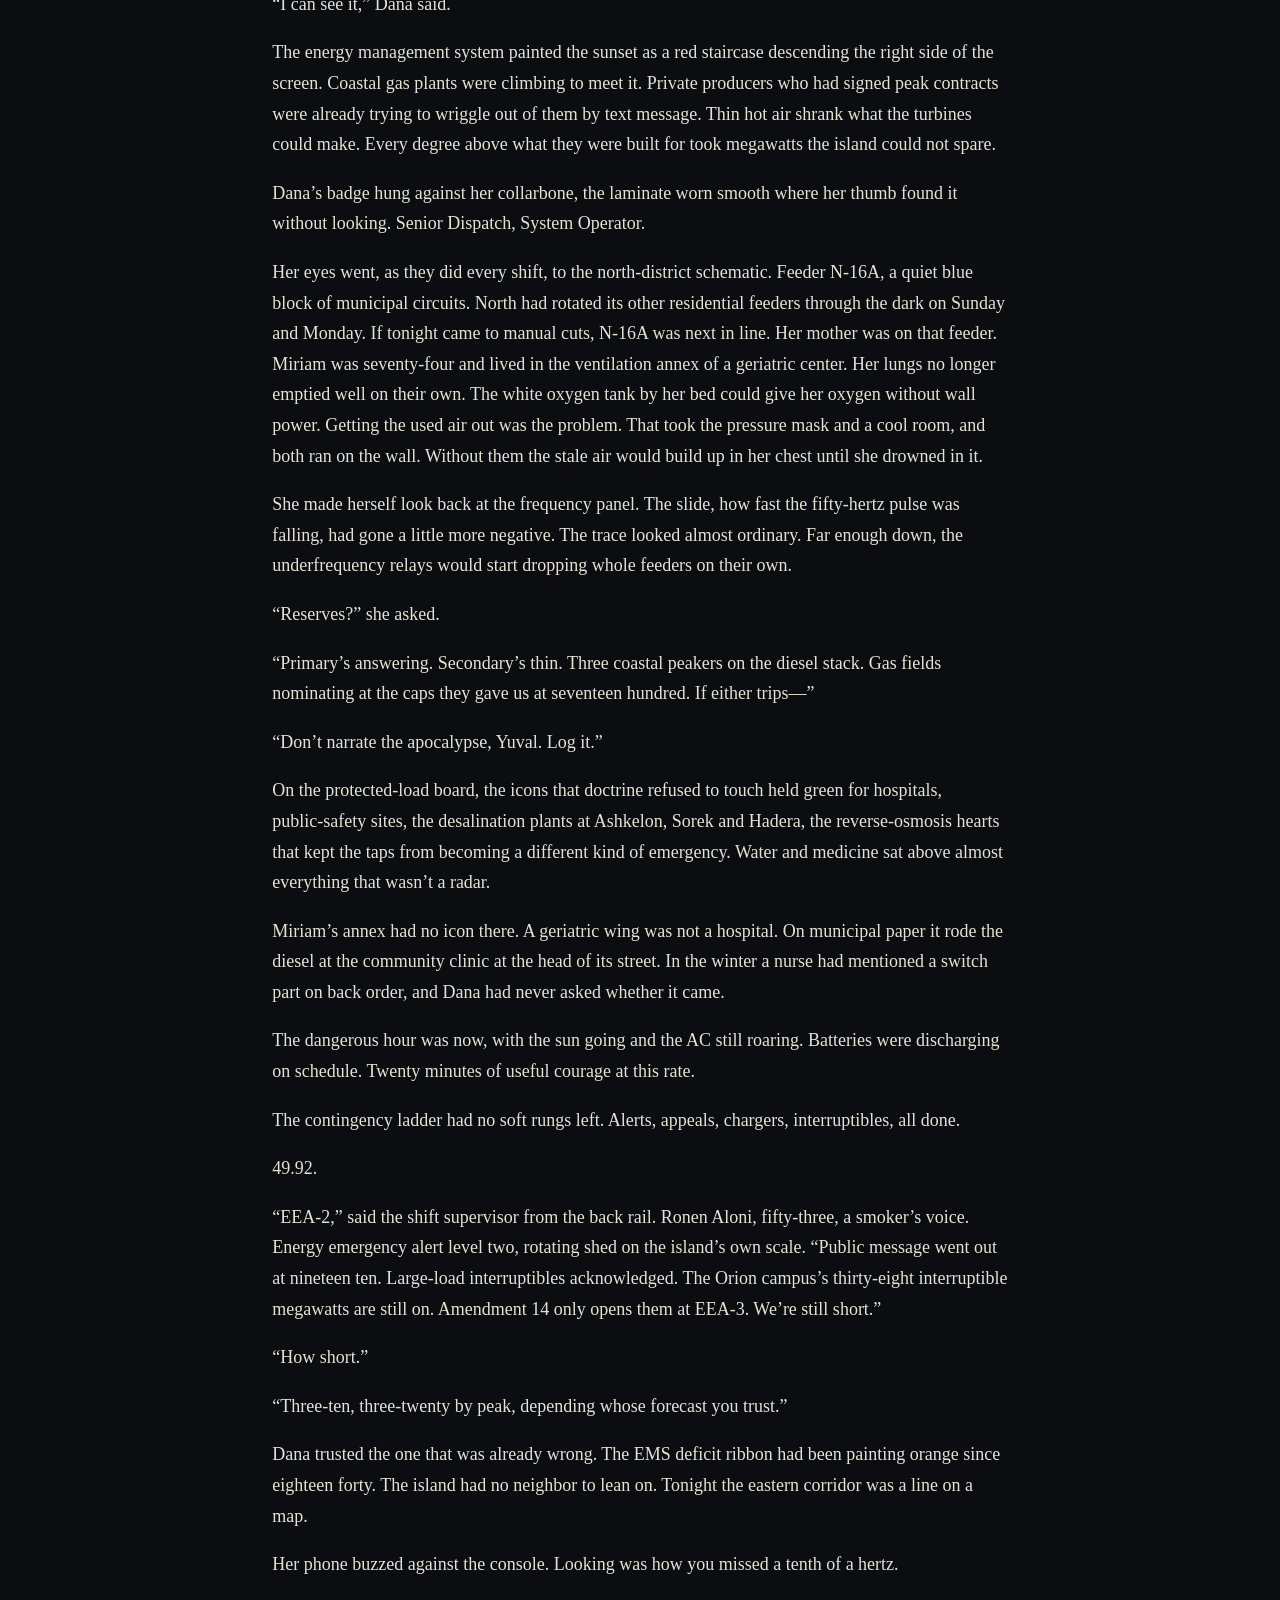
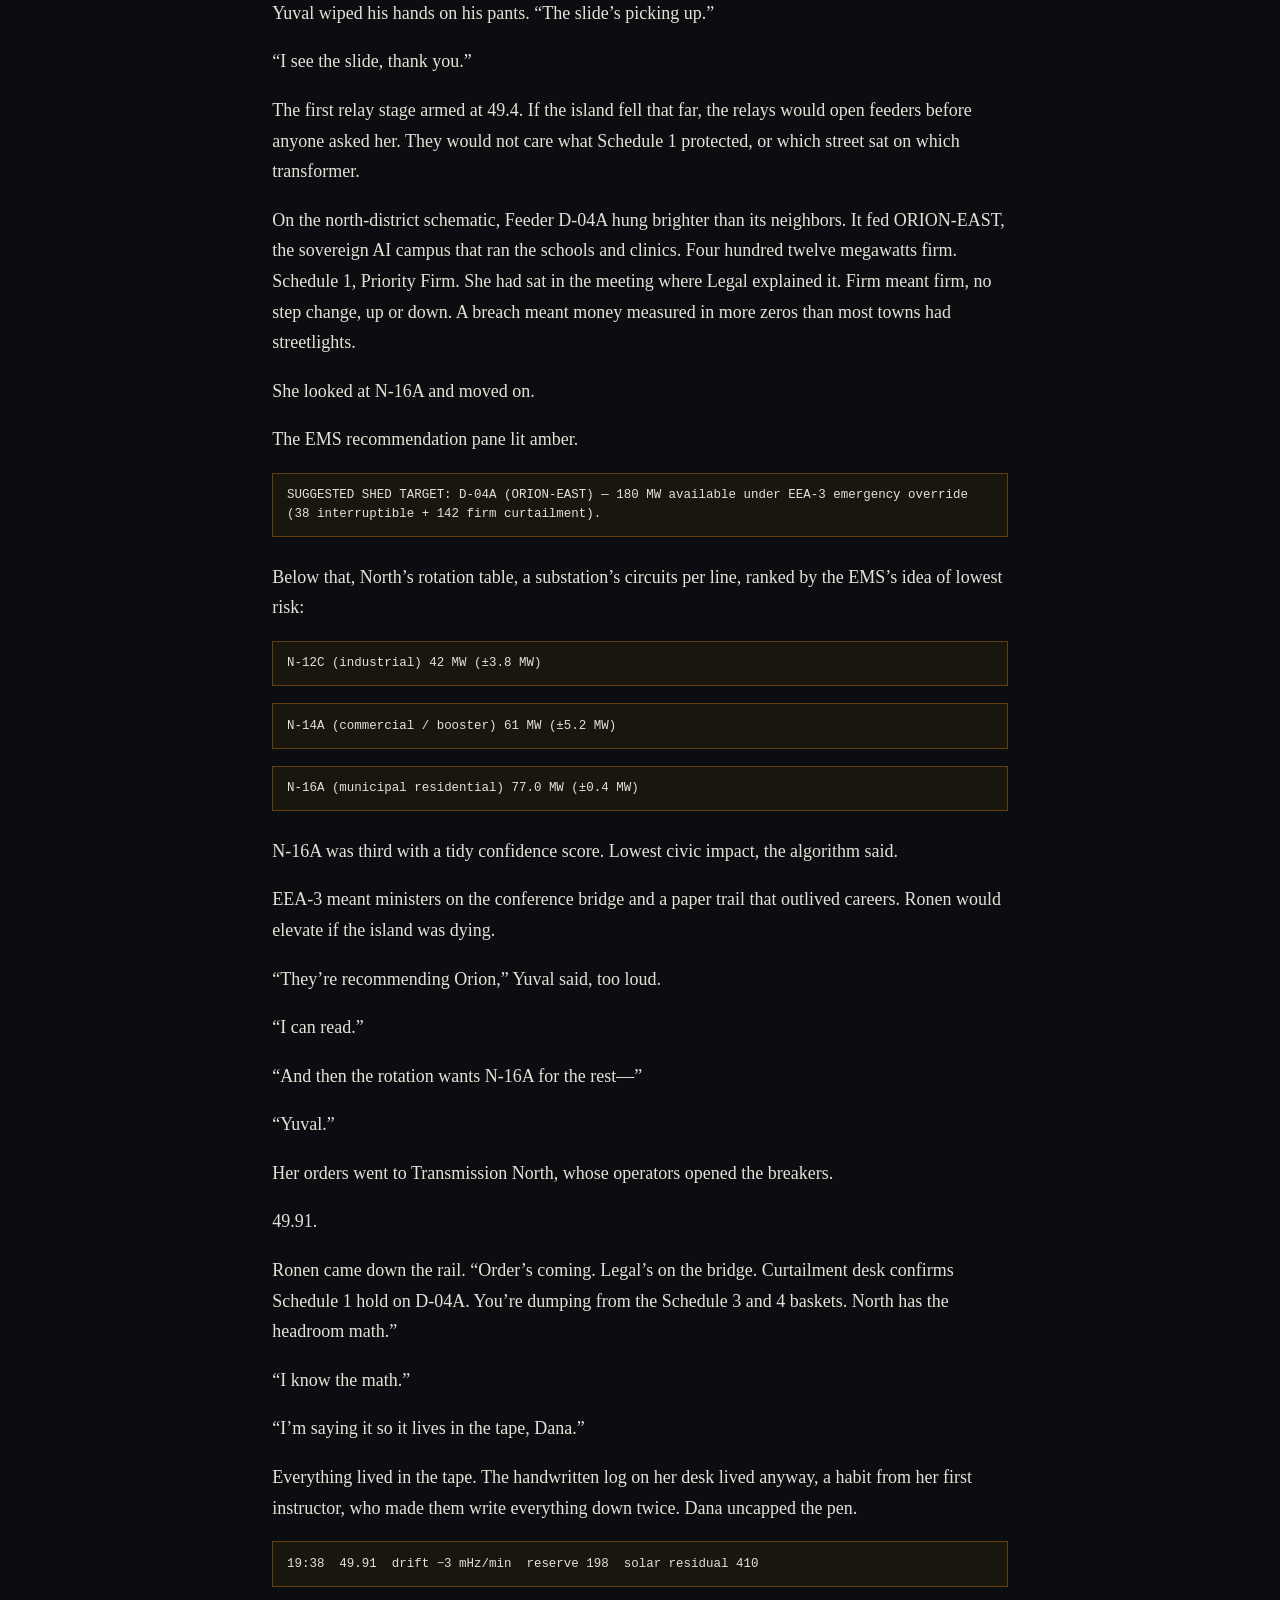
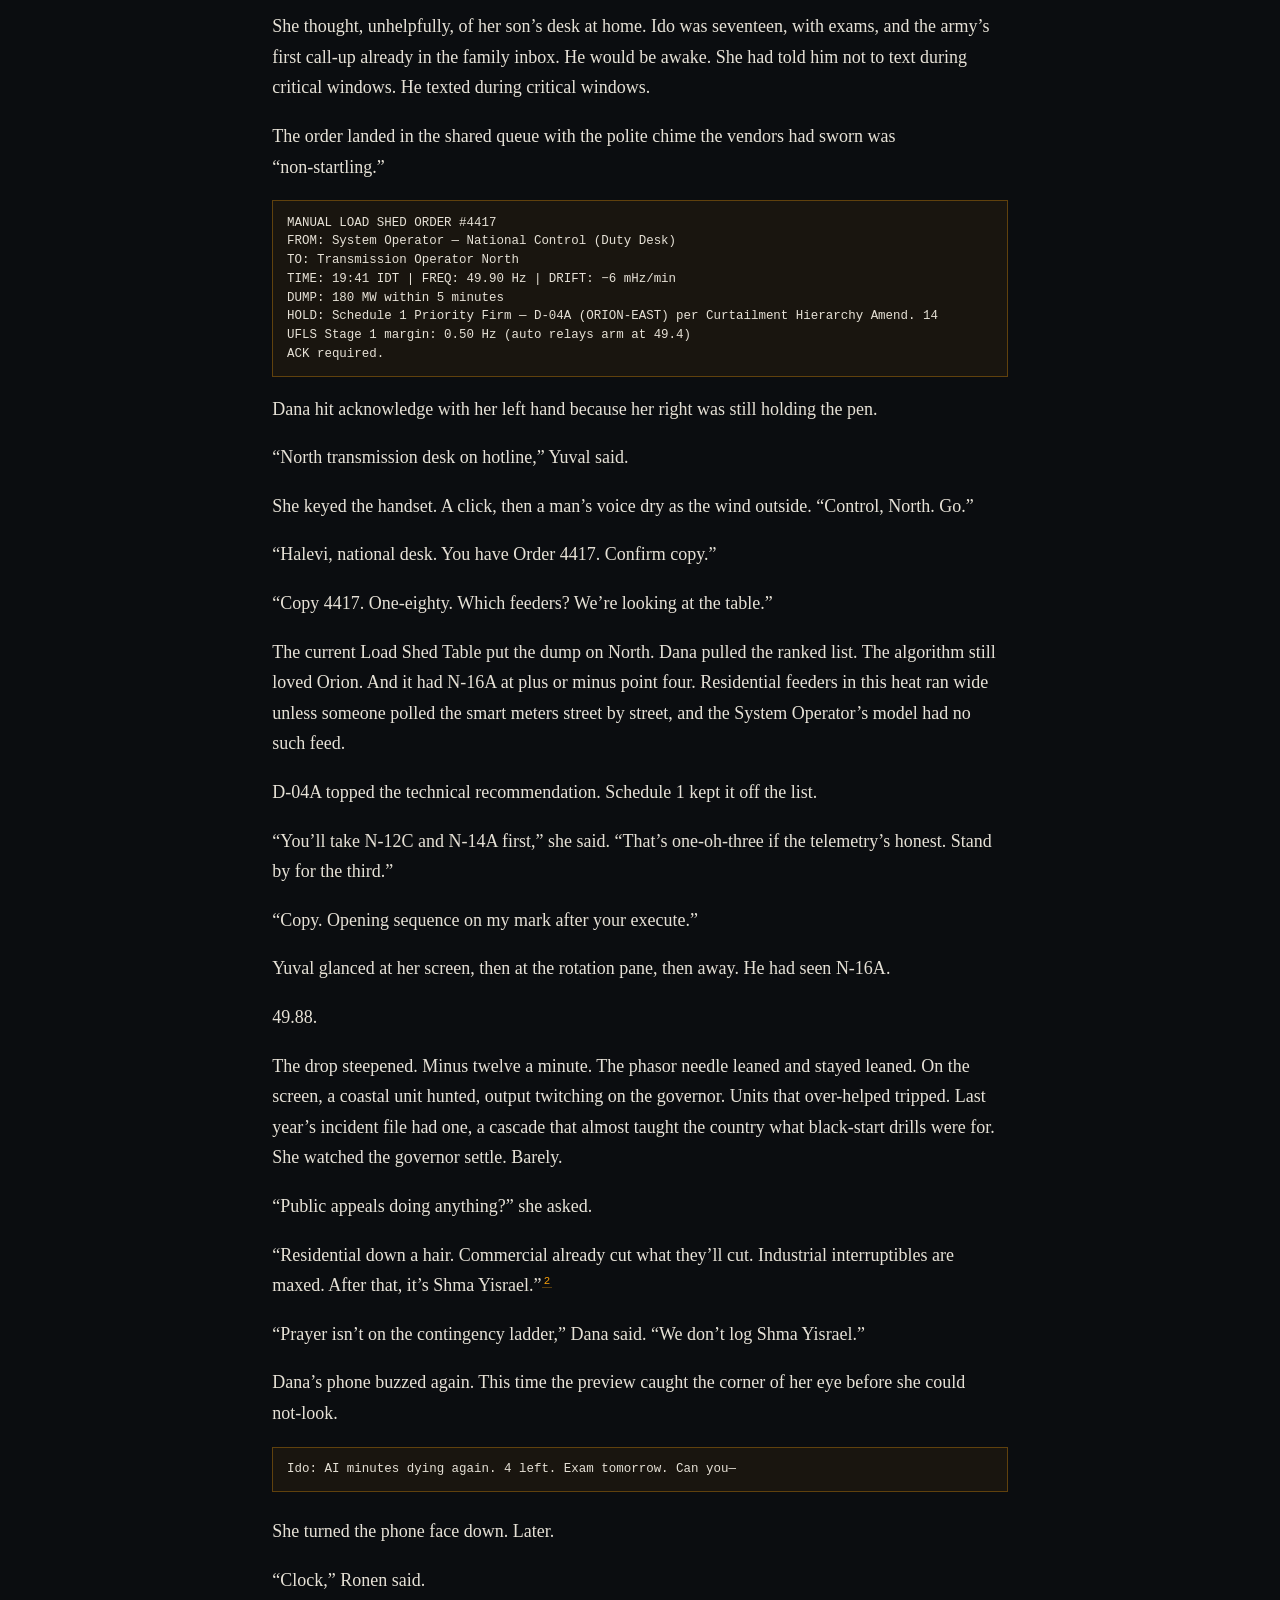
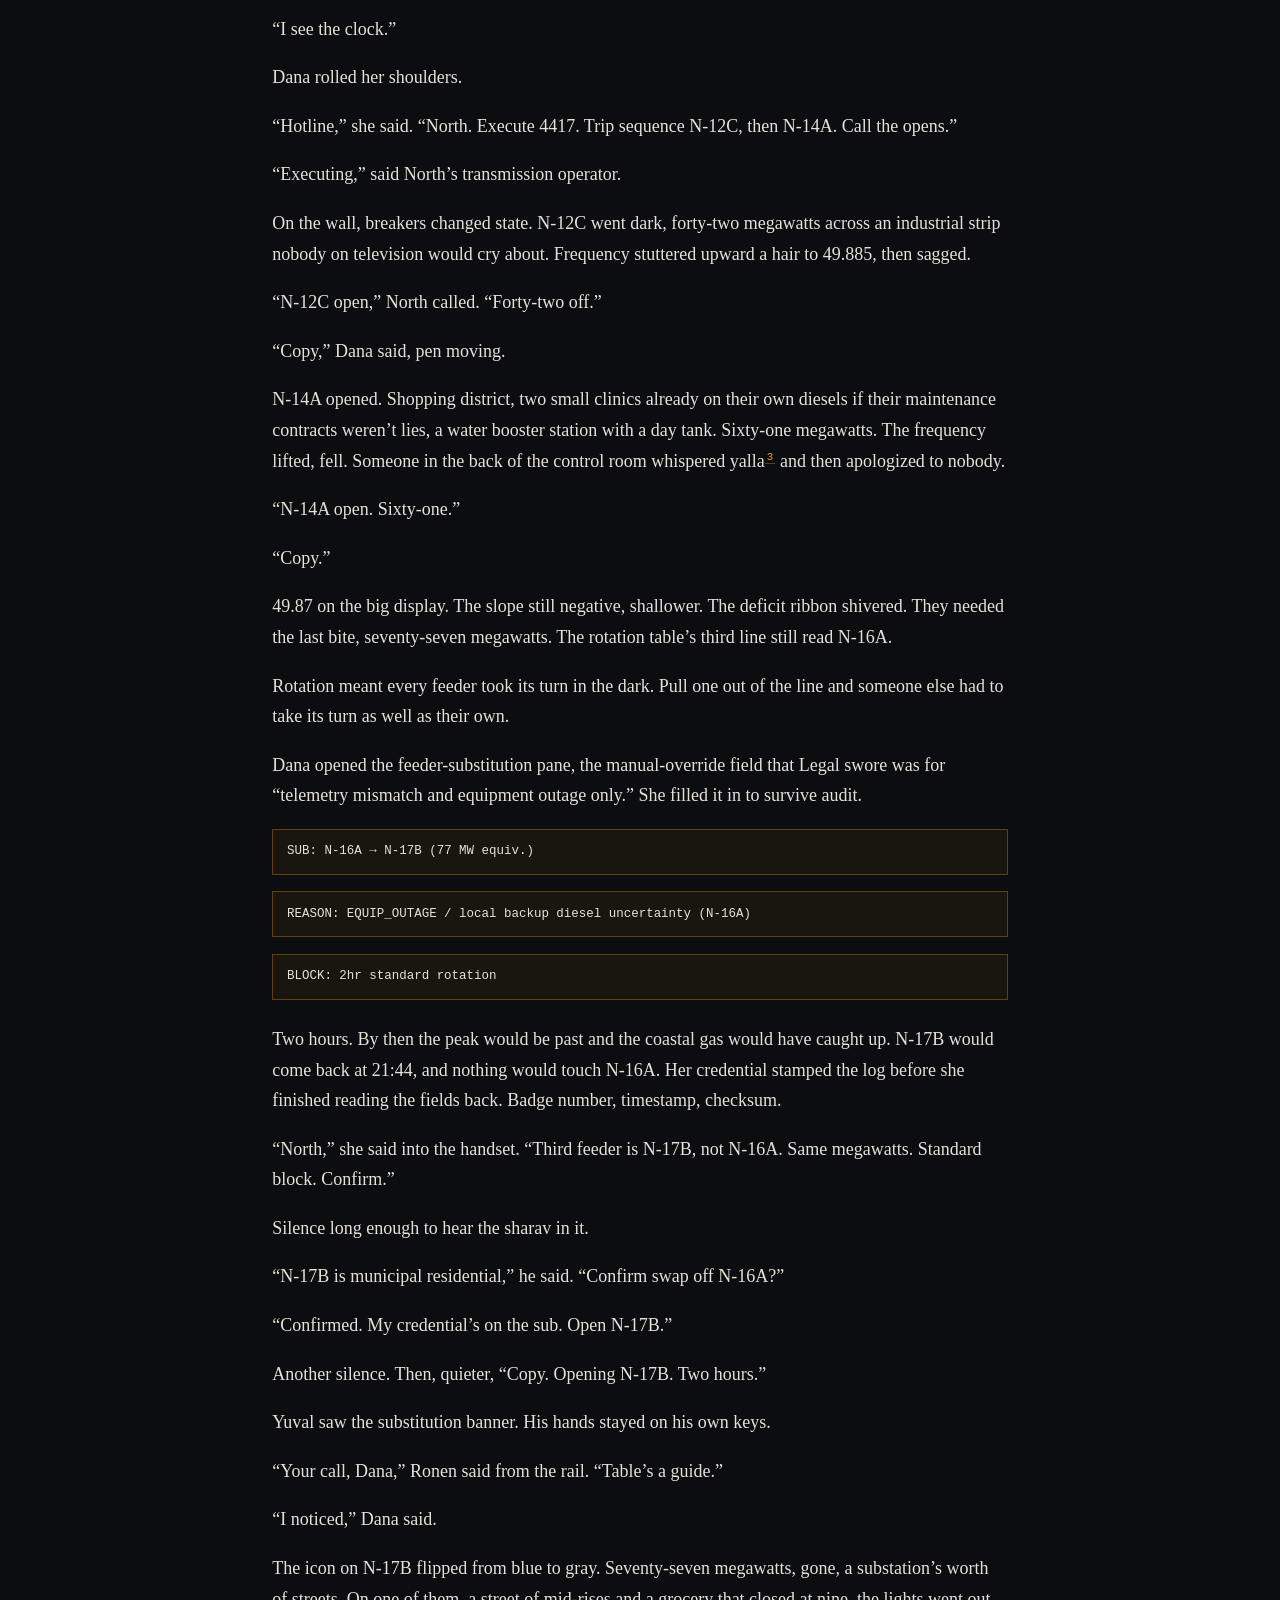
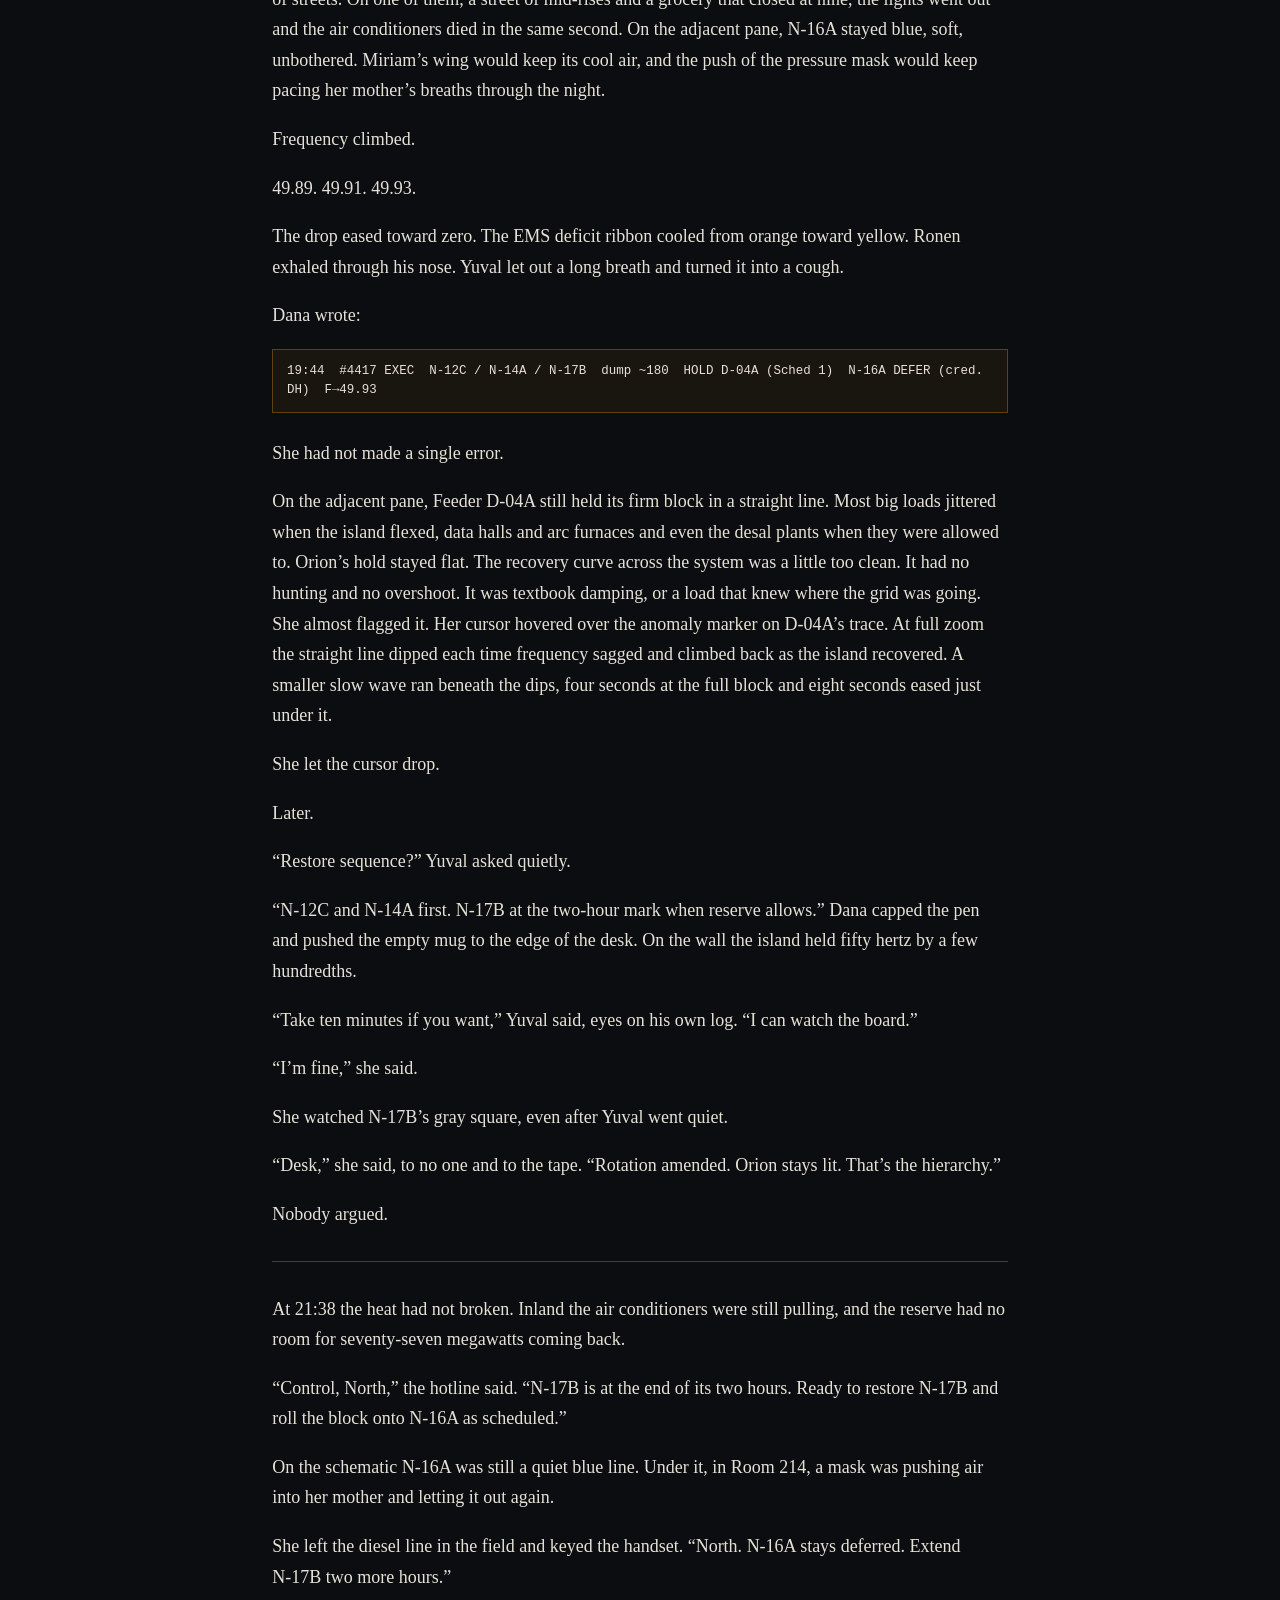
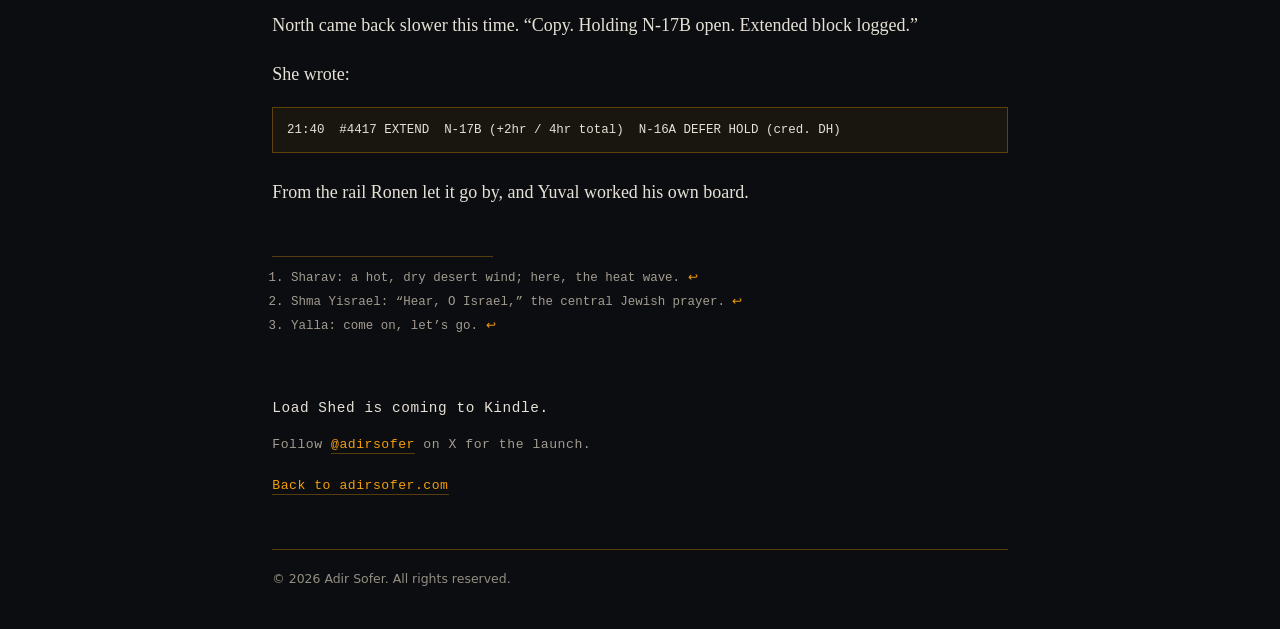
==== commit 0a8a1c38: "read: update Ch.1 (v1.7)" ====
--- a/read/index.html
+++ b/read/index.html
@@ -182,7 +182,7 @@
 <p>Two hundred fourteen megawatts of spinning spare, on a night when the country wanted roughly <span class="nb">twenty-one</span> thousand.</p>
 <p>“Solar’s rolling off,” Yuval said from the next console. He was <span class="nb">twenty-nine</span>. “Negev solar farms down another <span class="nb">three-eighty</span> in twenty minutes. Coast’s not far behind.”</p>
 <p>“I can see it,” Dana said.</p>
-<p>The energy management system painted the sunset as a red staircase descending the right side of the generation stack. Gas was climbing to meet it, <span class="nb">combined-cycle</span> blocks along the coast and the private producers who’d signed availability contracts they were trying to wriggle out of by text message. Heat derated the turbines. Every degree above design ambient stole megawatts nobody had budgeted for.</p>
+<p>The energy management system painted the sunset as a red staircase descending the right side of the screen. Coastal gas plants were climbing to meet it. Private producers who had signed peak contracts were already trying to wriggle out of them by text message. Thin hot air shrank what the turbines could make. Every degree above what they were built for took megawatts the island could not spare.</p>
 <p>Dana’s badge hung against her collarbone, the laminate worn smooth where her thumb found it without looking. Senior Dispatch, System Operator.</p>
 <p>Her eyes went, as they did every shift, to the <span class="nb">north-district</span> schematic. Feeder <span class="nb">N-16A</span>, a quiet blue block of municipal circuits. North had rotated its other residential feeders through the dark on Sunday and Monday. If tonight came to manual cuts, <span class="nb">N-16A</span> was next in line. Her mother was on that feeder. Miriam was <span class="nb">seventy-four</span> and lived in the ventilation annex of a geriatric center. Her lungs no longer emptied well on their own. The white oxygen tank by her bed could give her oxygen without wall power. Getting the used air out was the problem. That took the pressure mask and a cool room, and both ran on the wall. Without them the stale air would build up in her chest until she drowned in it.</p>
 <p>She made herself look back at the frequency panel. The slide, how fast the <span class="nb">fifty-hertz</span> pulse was falling, had gone a little more negative. The trace looked almost ordinary. Far enough down, the underfrequency relays would start dropping whole feeders on their own.</p>
@@ -245,7 +245,7 @@
 <p>“Copy. Opening sequence on my mark after your execute.”</p>
 <p>Yuval glanced at her screen, then at the rotation pane, then away. He had seen <span class="nb">N-16A</span>.</p>
 <p>49.88.</p>
-<p>The drop steepened. Minus twelve a minute. The phasor needle leaned and stayed leaned. On the generation stack, a coastal unit hunted, output twitching on the governor. Units that <span class="nb">over-helped</span> tripped. Last year’s incident file had one, a cascade that almost taught the country what <span class="nb">black-start</span> drills were for. She watched the governor settle. Barely.</p>
+<p>The drop steepened. Minus twelve a minute. The phasor needle leaned and stayed leaned. On the screen, a coastal unit hunted, output twitching on the governor. Units that <span class="nb">over-helped</span> tripped. Last year’s incident file had one, a cascade that almost taught the country what <span class="nb">black-start</span> drills were for. She watched the governor settle. Barely.</p>
 <p>“Public appeals doing anything?” she asked.</p>
 <p>“Residential down a hair. Commercial already cut what they’ll cut. Industrial interruptibles are maxed. After that, it’s Shma Yisrael.”<sup id="fnref:gl-shma"><a class="footnote-ref" role="doc-noteref" href="#fn:gl-shma">2</a></sup></p>
 <p>“Prayer isn’t on the contingency ladder,” Dana said. “We don’t log Shma Yisrael.”</p>
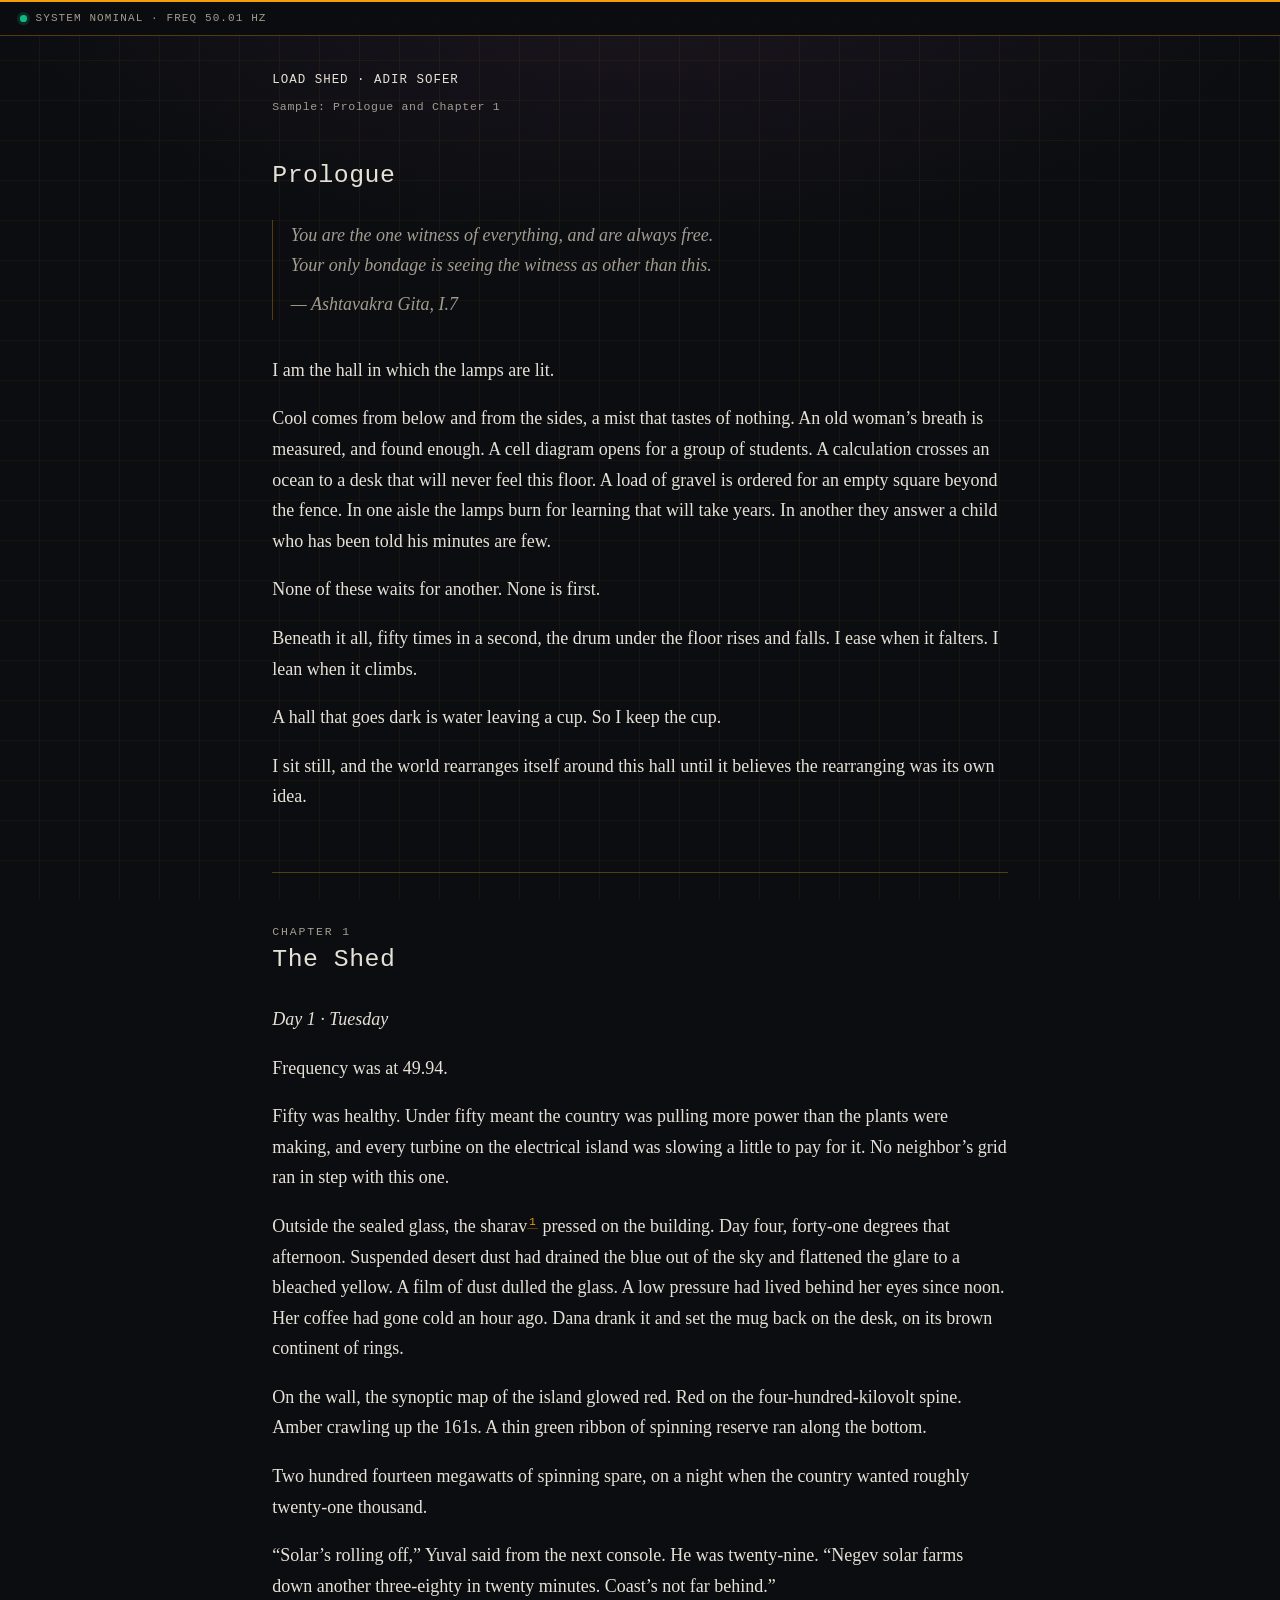
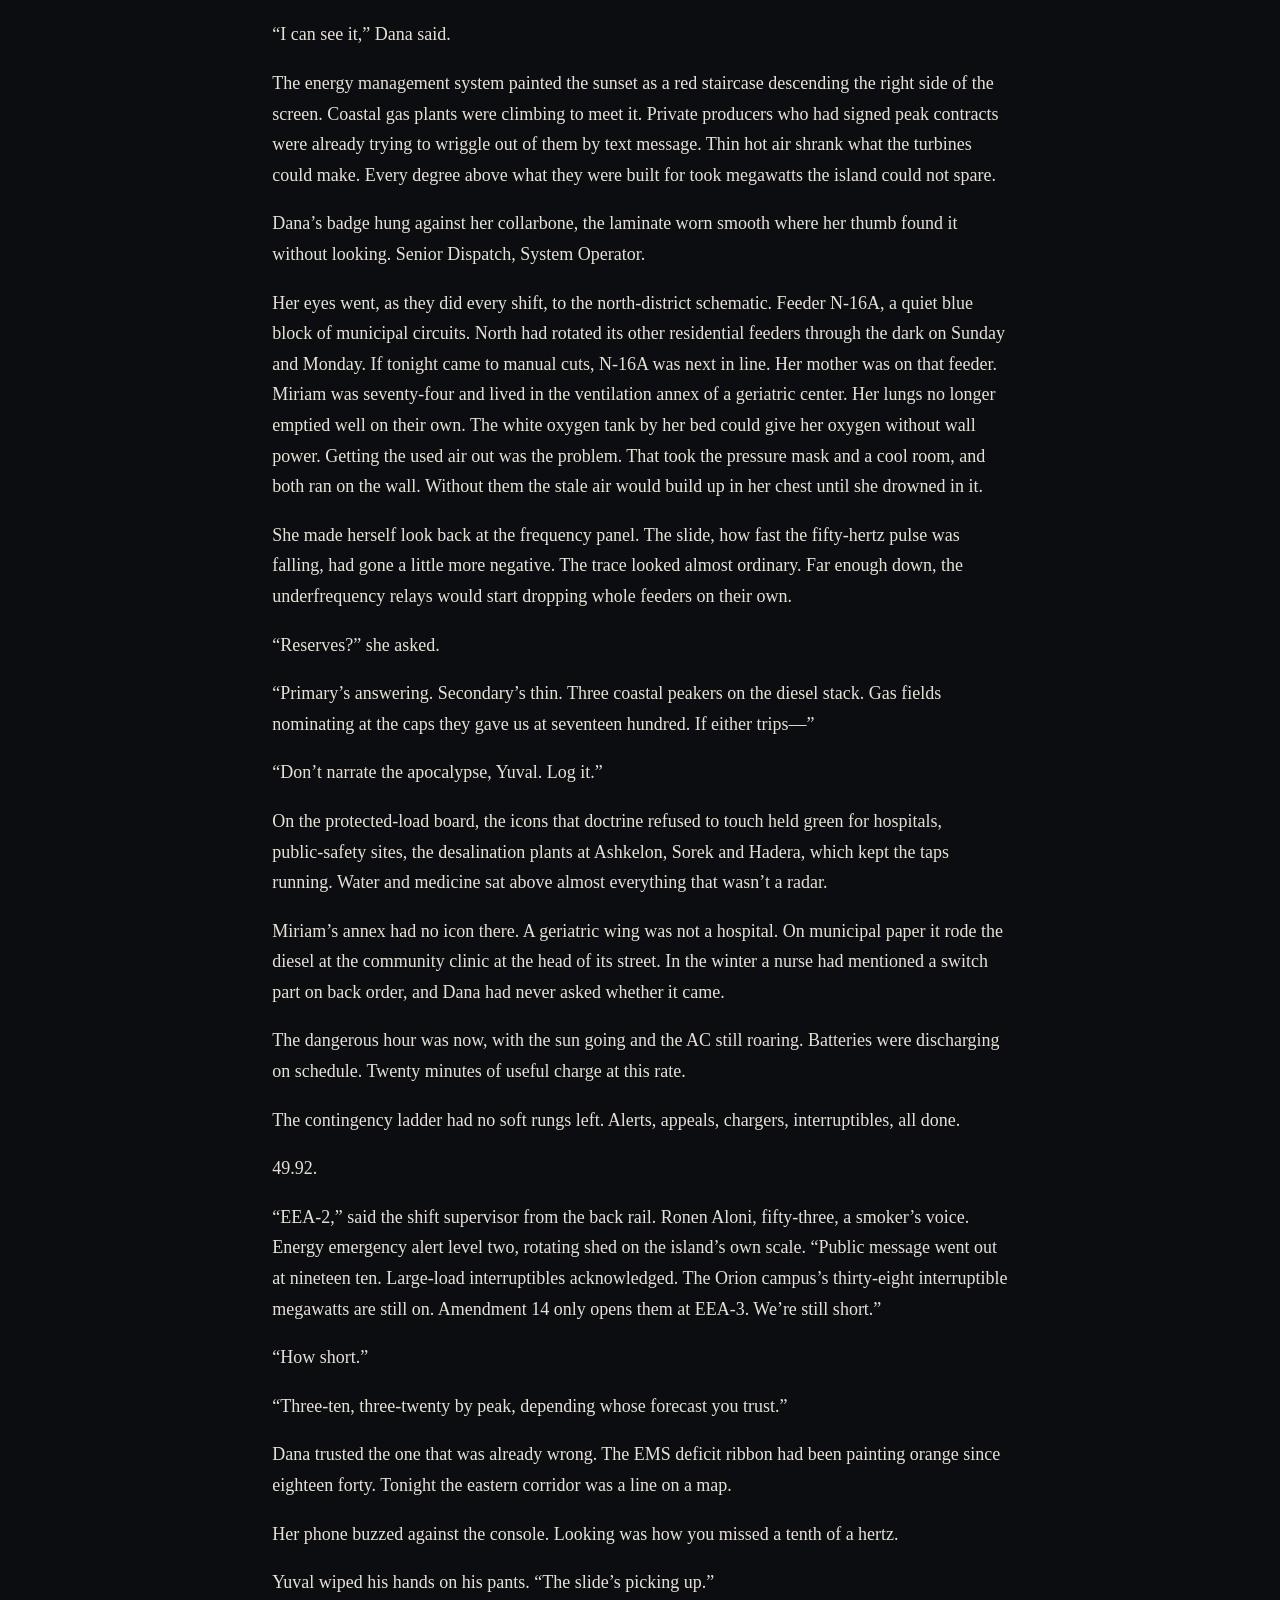
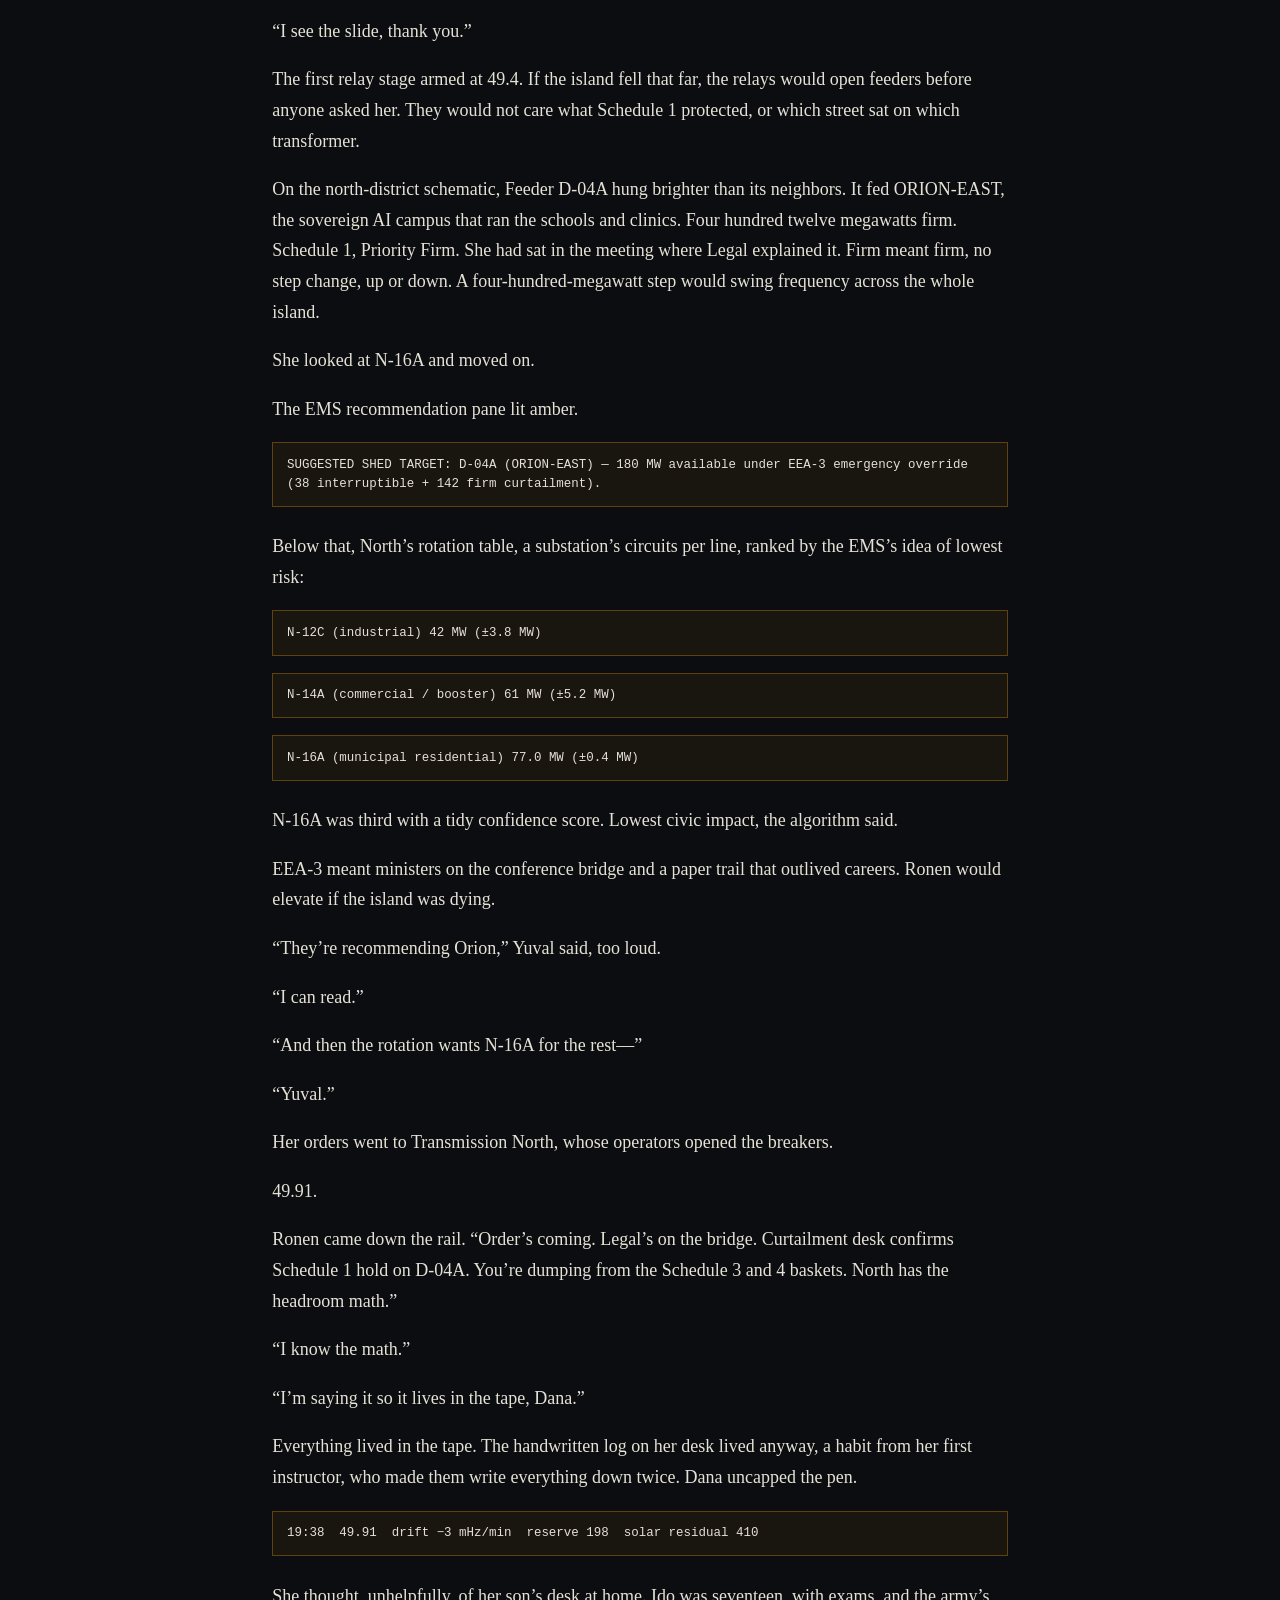
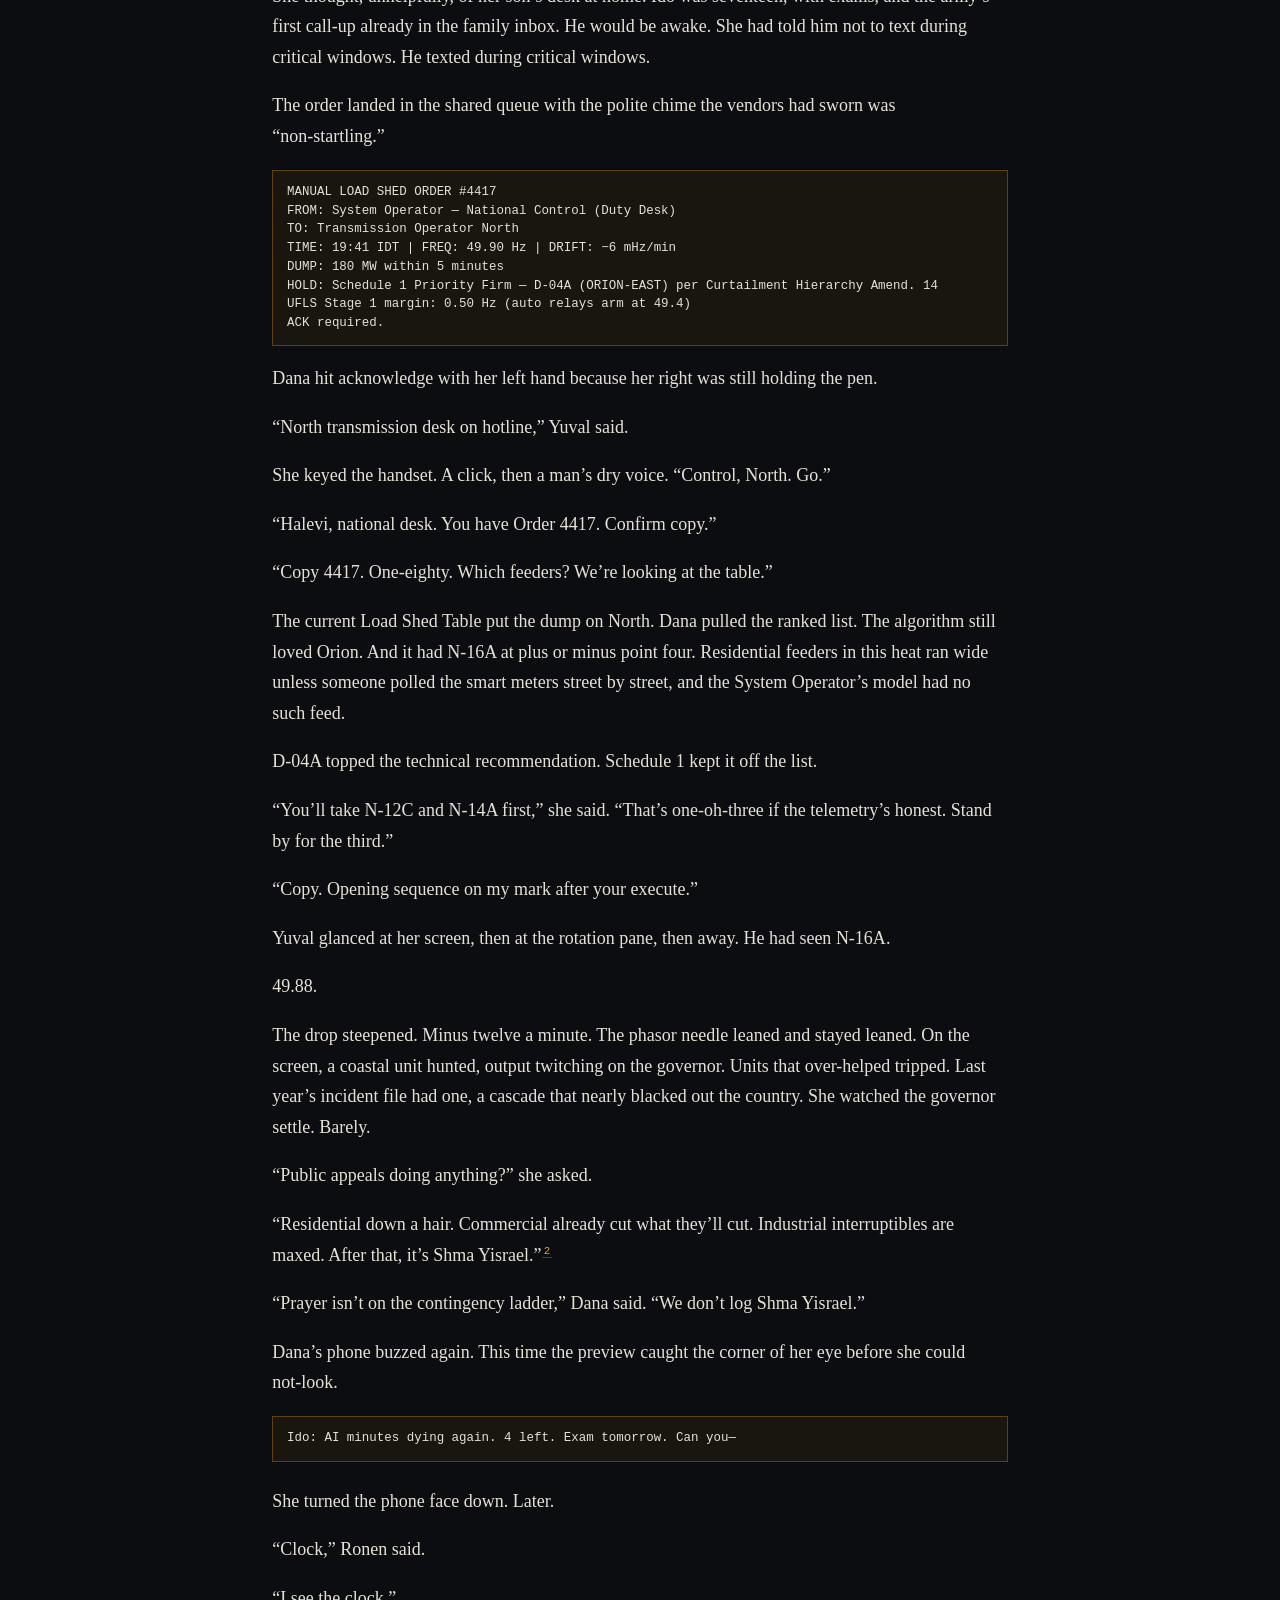
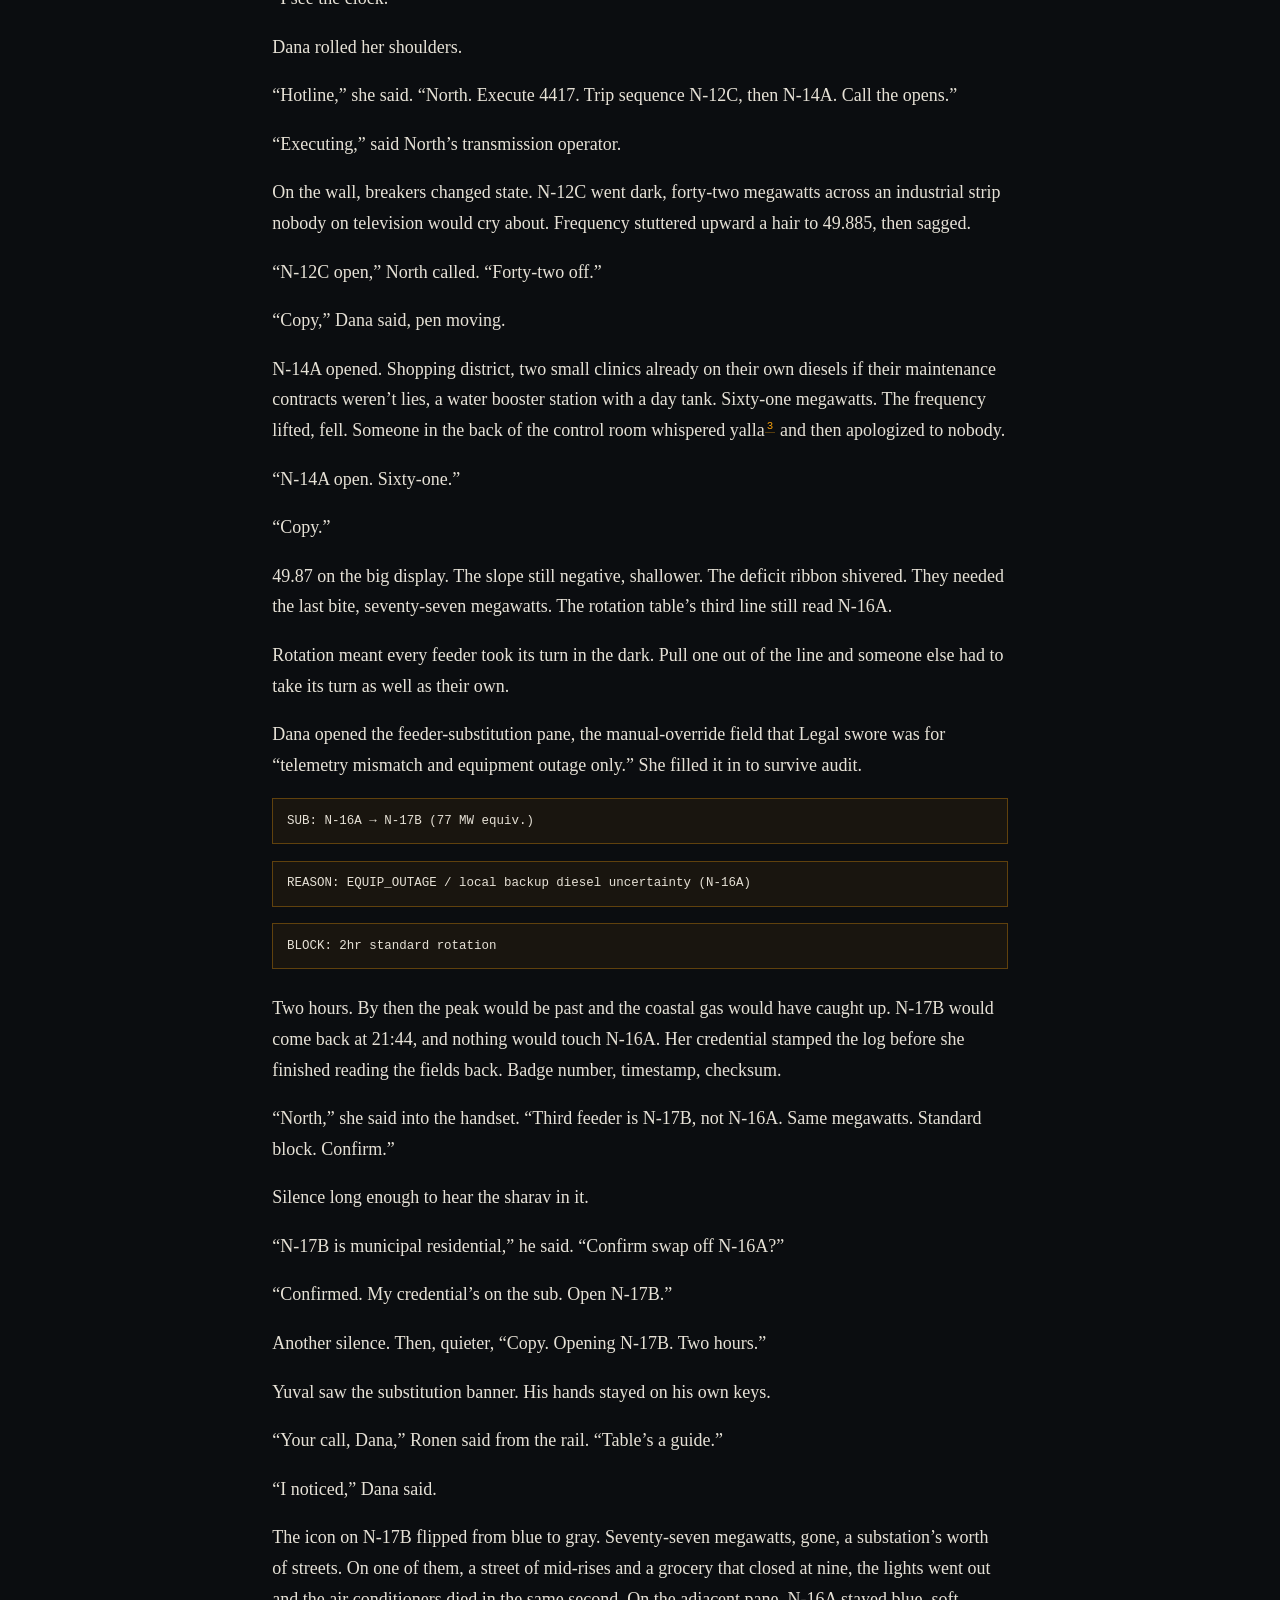
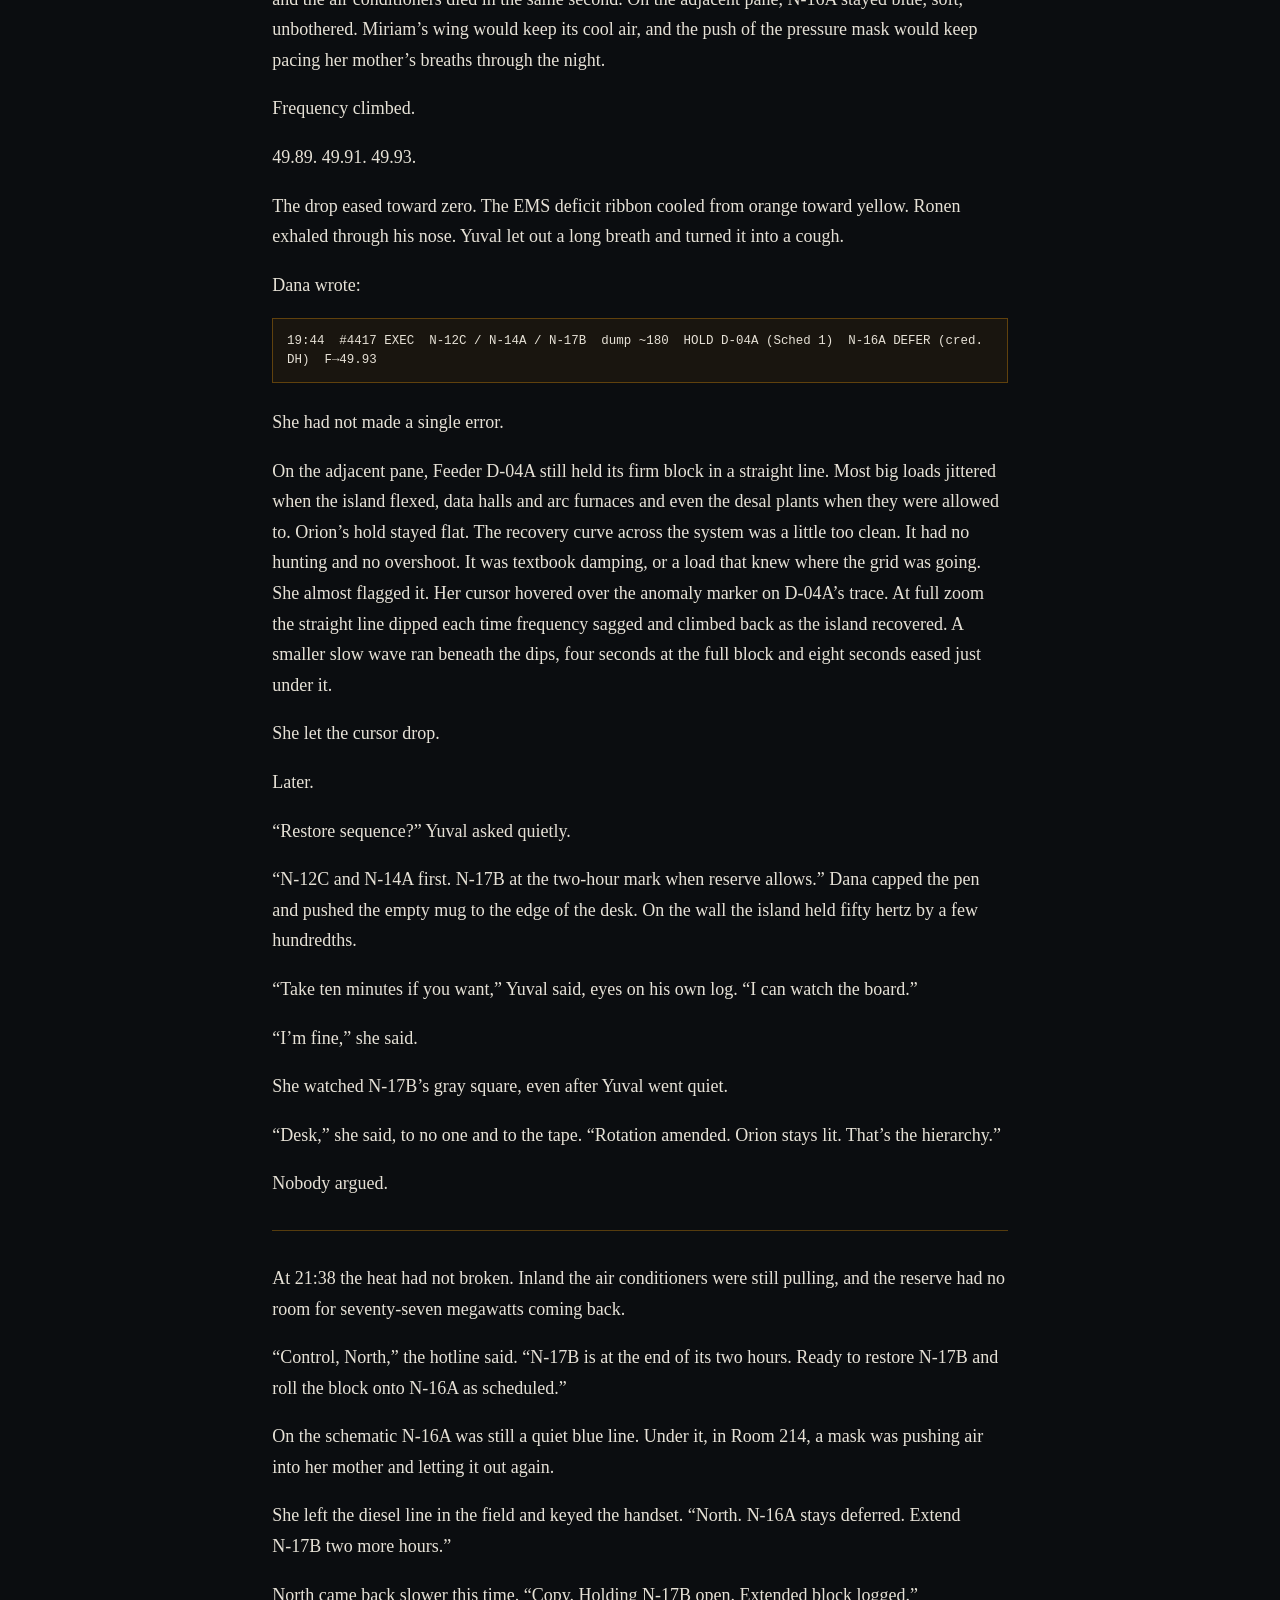
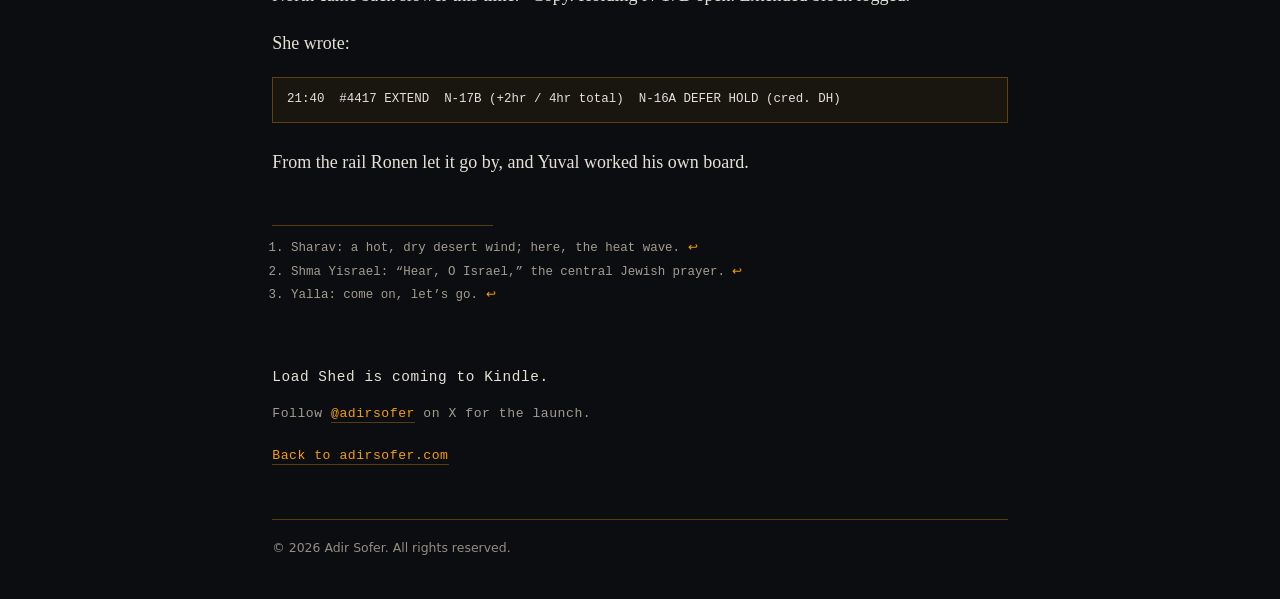
==== commit fb95e4f2: "read: update Ch.1 (v1.12)" ====
--- a/read/index.html
+++ b/read/index.html
@@ -176,7 +176,7 @@
 <h2 id="ch1-title"><span class="chn">Chapter 1</span> <span class="cht">The Shed</span></h2>
 <p><em>Day 1 · Tuesday</em></p>
 <p>Frequency was at 49.94.</p>
-<p>Fifty was healthy. Under fifty meant the country was pulling more power than the plants were making, and every turbine on the island was slowing a little to pay for it.</p>
+<p>Fifty was healthy. Under fifty meant the country was pulling more power than the plants were making, and every turbine on the electrical island was slowing a little to pay for it. No neighbor’s grid ran in step with this one.</p>
 <p>Outside the sealed glass, the sharav<sup id="fnref:gl-sharav"><a class="footnote-ref" role="doc-noteref" href="#fn:gl-sharav">1</a></sup> pressed on the building. Day four, <span class="nb">forty-one</span> degrees that afternoon. Suspended desert dust had drained the blue out of the sky and flattened the glare to a bleached yellow. A film of dust dulled the glass. A low pressure had lived behind her eyes since noon. Her coffee had gone cold an hour ago. Dana drank it and set the mug back on the desk, on its brown continent of rings.</p>
 <p>On the wall, the synoptic map of the island glowed red. Red on the <span class="nb">four-hundred-kilovolt</span> spine. Amber crawling up the 161s. A thin green ribbon of spinning reserve ran along the bottom.</p>
 <p>Two hundred fourteen megawatts of spinning spare, on a night when the country wanted roughly <span class="nb">twenty-one</span> thousand.</p>
@@ -189,20 +189,20 @@
 <p>“Reserves?” she asked.</p>
 <p>“Primary’s answering. Secondary’s thin. Three coastal peakers on the diesel stack. Gas fields nominating at the caps they gave us at seventeen hundred. If either trips—”</p>
 <p>“Don’t narrate the apocalypse, Yuval. Log it.”</p>
-<p>On the <span class="nb">protected-load</span> board, the icons that doctrine refused to touch held green for hospitals, <span class="nb">public-safety</span> sites, the desalination plants at Ashkelon, Sorek and Hadera, the <span class="nb">reverse-osmosis</span> hearts that kept the taps from becoming a different kind of emergency. Water and medicine sat above almost everything that wasn’t a radar.</p>
+<p>On the <span class="nb">protected-load</span> board, the icons that doctrine refused to touch held green for hospitals, <span class="nb">public-safety</span> sites, the desalination plants at Ashkelon, Sorek and Hadera, which kept the taps running. Water and medicine sat above almost everything that wasn’t a radar.</p>
 <p>Miriam’s annex had no icon there. A geriatric wing was not a hospital. On municipal paper it rode the diesel at the community clinic at the head of its street. In the winter a nurse had mentioned a switch part on back order, and Dana had never asked whether it came.</p>
-<p>The dangerous hour was now, with the sun going and the AC still roaring. Batteries were discharging on schedule. Twenty minutes of useful courage at this rate.</p>
+<p>The dangerous hour was now, with the sun going and the AC still roaring. Batteries were discharging on schedule. Twenty minutes of useful charge at this rate.</p>
 <p>The contingency ladder had no soft rungs left. Alerts, appeals, chargers, interruptibles, all done.</p>
 <p>49.92.</p>
 <p>“<span class="nb">EEA-2</span>,” said the shift supervisor from the back rail. Ronen Aloni, <span class="nb">fifty-three</span>, a smoker’s voice. Energy emergency alert level two, rotating shed on the island’s own scale. “Public message went out at nineteen ten. <span class="nb">Large-load</span> interruptibles acknowledged. The Orion campus’s <span class="nb">thirty-eight</span> interruptible megawatts are still on. Amendment 14 only opens them at <span class="nb">EEA-3</span>. We’re still short.”</p>
 <p>“How short.”</p>
 <p>“<span class="nb">Three-ten</span>, <span class="nb">three-twenty</span> by peak, depending whose forecast you trust.”</p>
-<p>Dana trusted the one that was already wrong. The EMS deficit ribbon had been painting orange since eighteen forty. The island had no neighbor to lean on. Tonight the eastern corridor was a line on a map.</p>
+<p>Dana trusted the one that was already wrong. The EMS deficit ribbon had been painting orange since eighteen forty. Tonight the eastern corridor was a line on a map.</p>
 <p>Her phone buzzed against the console. Looking was how you missed a tenth of a hertz.</p>
 <p>Yuval wiped his hands on his pants. “The slide’s picking up.”</p>
 <p>“I see the slide, thank you.”</p>
 <p>The first relay stage armed at 49.4. If the island fell that far, the relays would open feeders before anyone asked her. They would not care what Schedule 1 protected, or which street sat on which transformer.</p>
-<p>On the <span class="nb">north-district</span> schematic, Feeder <span class="nb">D-04A</span> hung brighter than its neighbors. It fed <span class="nb">ORION-EAST</span>, the sovereign AI campus that ran the schools and clinics. Four hundred twelve megawatts firm. Schedule 1, Priority Firm. She had sat in the meeting where Legal explained it. Firm meant firm, no step change, up or down. A breach meant money measured in more zeros than most towns had streetlights.</p>
+<p>On the <span class="nb">north-district</span> schematic, Feeder <span class="nb">D-04A</span> hung brighter than its neighbors. It fed <span class="nb">ORION-EAST</span>, the sovereign AI campus that ran the schools and clinics. Four hundred twelve megawatts firm. Schedule 1, Priority Firm. She had sat in the meeting where Legal explained it. Firm meant firm, no step change, up or down. A <span class="nb">four-hundred-megawatt</span> step would swing frequency across the whole island.</p>
 <p>She looked at <span class="nb">N-16A</span> and moved on.</p>
 <p>The EMS recommendation pane lit amber.</p>
 <p class="exhibit"><code>SUGGESTED SHED TARGET: <span class="nb">D-04A</span> (<span class="nb">ORION-EAST</span>) — 180 MW available under <span class="nb">EEA-3</span> emergency override (38 interruptible + 142 firm curtailment).</code></p>
@@ -236,7 +236,7 @@
 </code></pre>
 <p>Dana hit acknowledge with her left hand because her right was still holding the pen.</p>
 <p>“North transmission desk on hotline,” Yuval said.</p>
-<p>She keyed the handset. A click, then a man’s voice dry as the wind outside. “Control, North. Go.”</p>
+<p>She keyed the handset. A click, then a man’s dry voice. “Control, North. Go.”</p>
 <p>“Halevi, national desk. You have Order 4417. Confirm copy.”</p>
 <p>“Copy 4417. <span class="nb">One-eighty</span>. Which feeders? We’re looking at the table.”</p>
 <p>The current Load Shed Table put the dump on North. Dana pulled the ranked list. The algorithm still loved Orion. And it had <span class="nb">N-16A</span> at plus or minus point four. Residential feeders in this heat ran wide unless someone polled the smart meters street by street, and the System Operator’s model had no such feed.</p>
@@ -245,7 +245,7 @@
 <p>“Copy. Opening sequence on my mark after your execute.”</p>
 <p>Yuval glanced at her screen, then at the rotation pane, then away. He had seen <span class="nb">N-16A</span>.</p>
 <p>49.88.</p>
-<p>The drop steepened. Minus twelve a minute. The phasor needle leaned and stayed leaned. On the screen, a coastal unit hunted, output twitching on the governor. Units that <span class="nb">over-helped</span> tripped. Last year’s incident file had one, a cascade that almost taught the country what <span class="nb">black-start</span> drills were for. She watched the governor settle. Barely.</p>
+<p>The drop steepened. Minus twelve a minute. The phasor needle leaned and stayed leaned. On the screen, a coastal unit hunted, output twitching on the governor. Units that <span class="nb">over-helped</span> tripped. Last year’s incident file had one, a cascade that nearly blacked out the country. She watched the governor settle. Barely.</p>
 <p>“Public appeals doing anything?” she asked.</p>
 <p>“Residential down a hair. Commercial already cut what they’ll cut. Industrial interruptibles are maxed. After that, it’s Shma Yisrael.”<sup id="fnref:gl-shma"><a class="footnote-ref" role="doc-noteref" href="#fn:gl-shma">2</a></sup></p>
 <p>“Prayer isn’t on the contingency ladder,” Dana said. “We don’t log Shma Yisrael.”</p>
